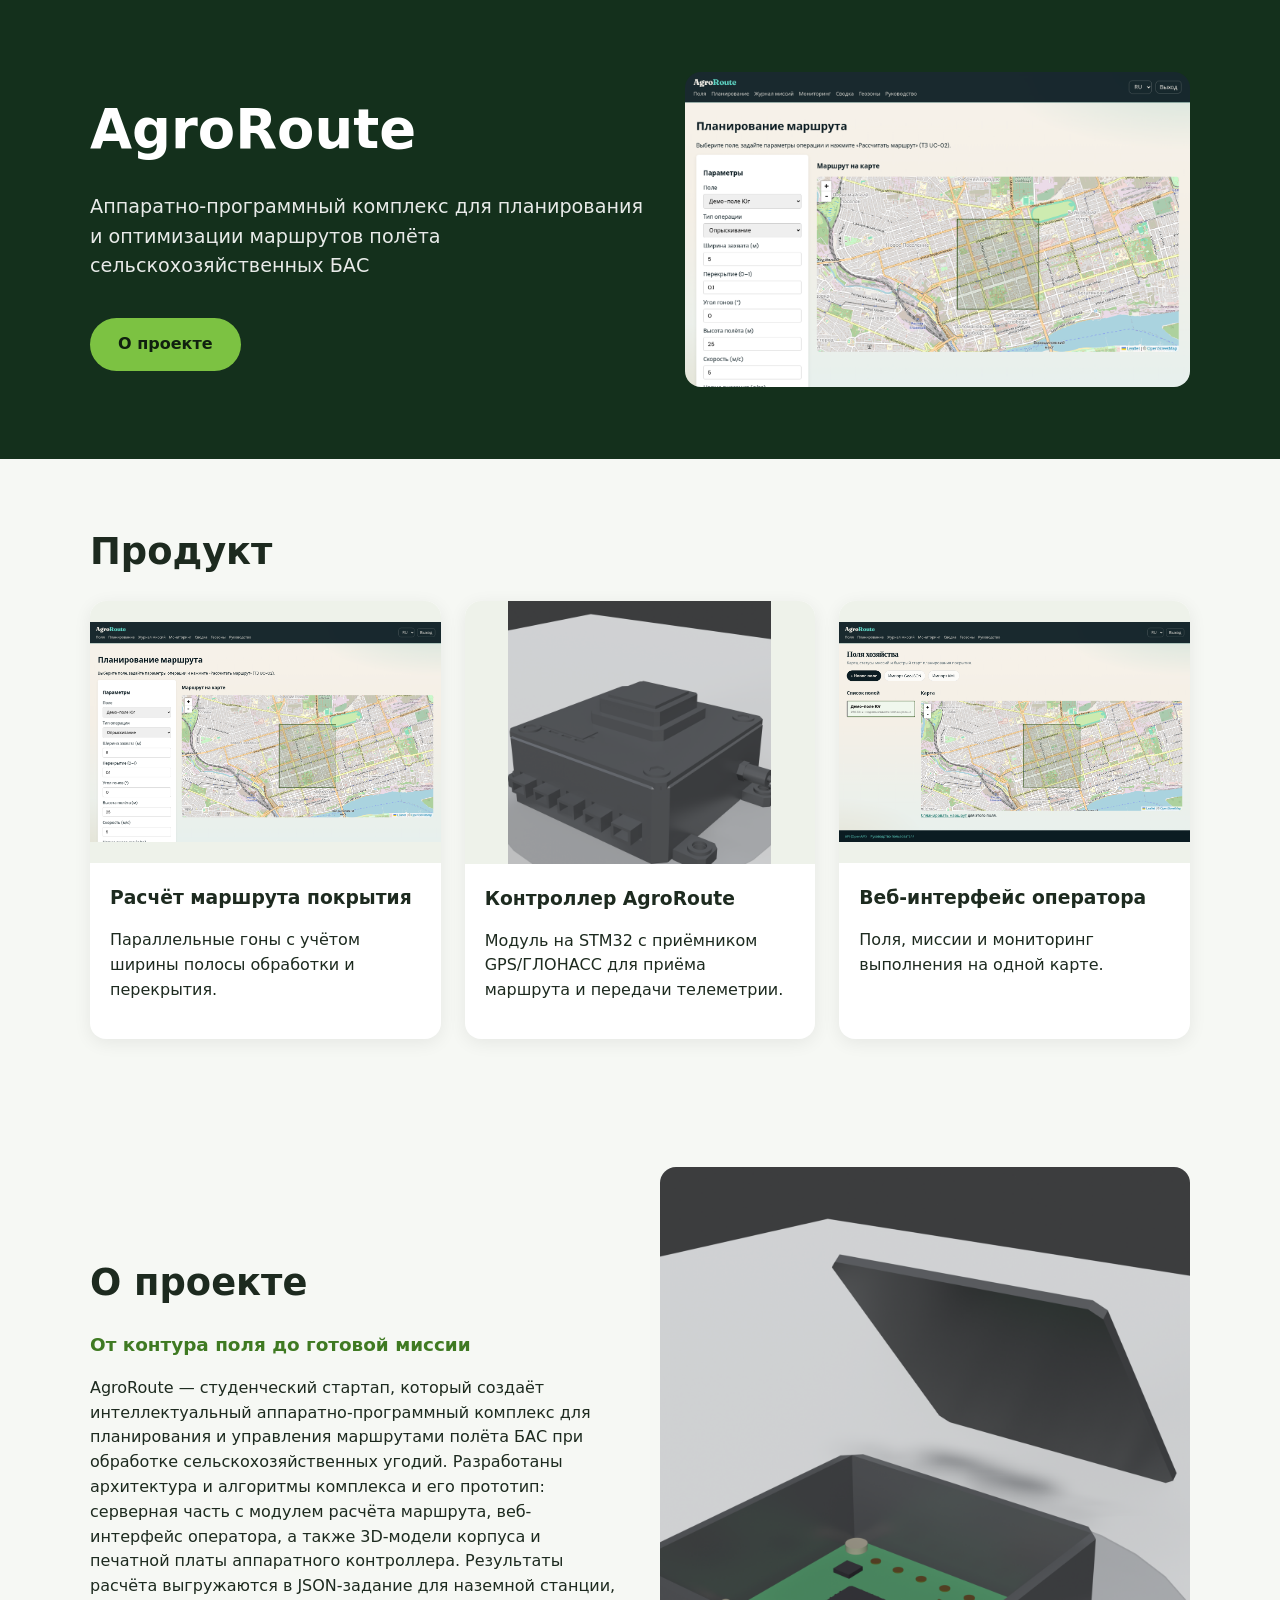
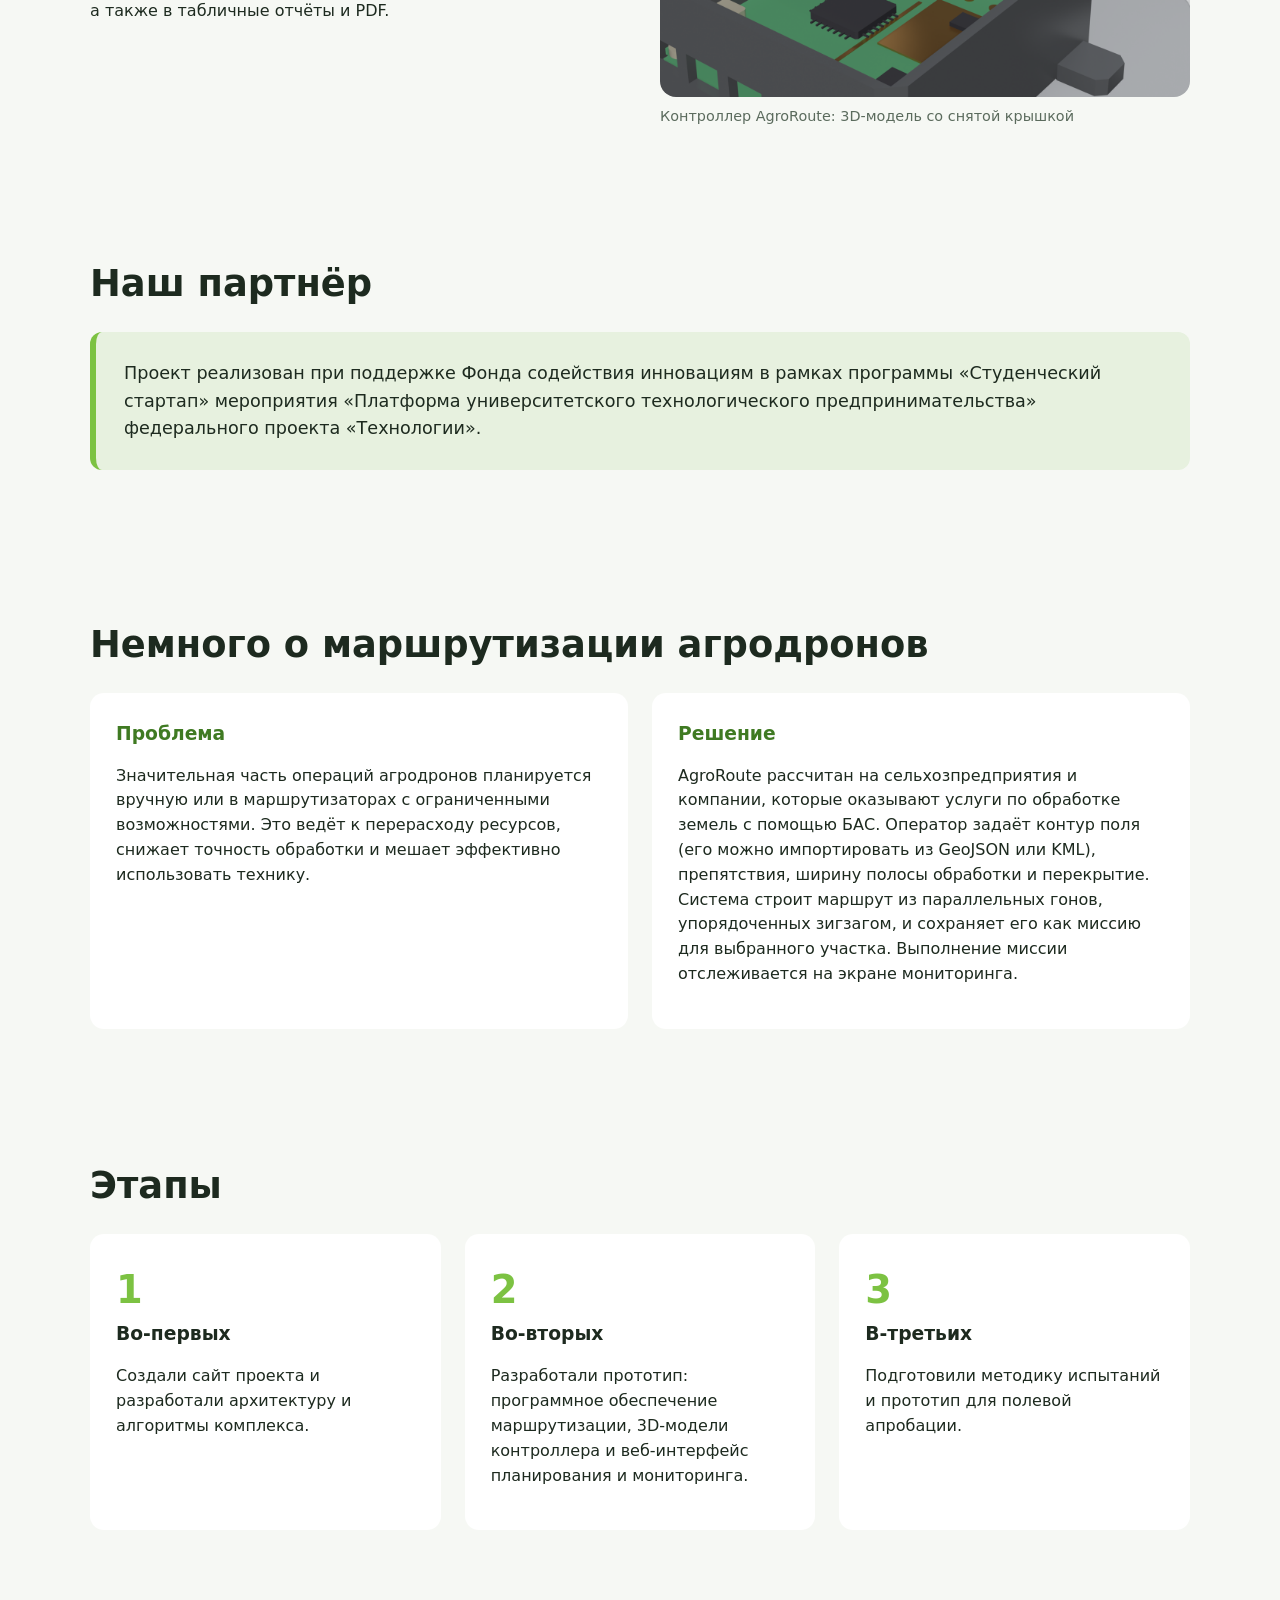
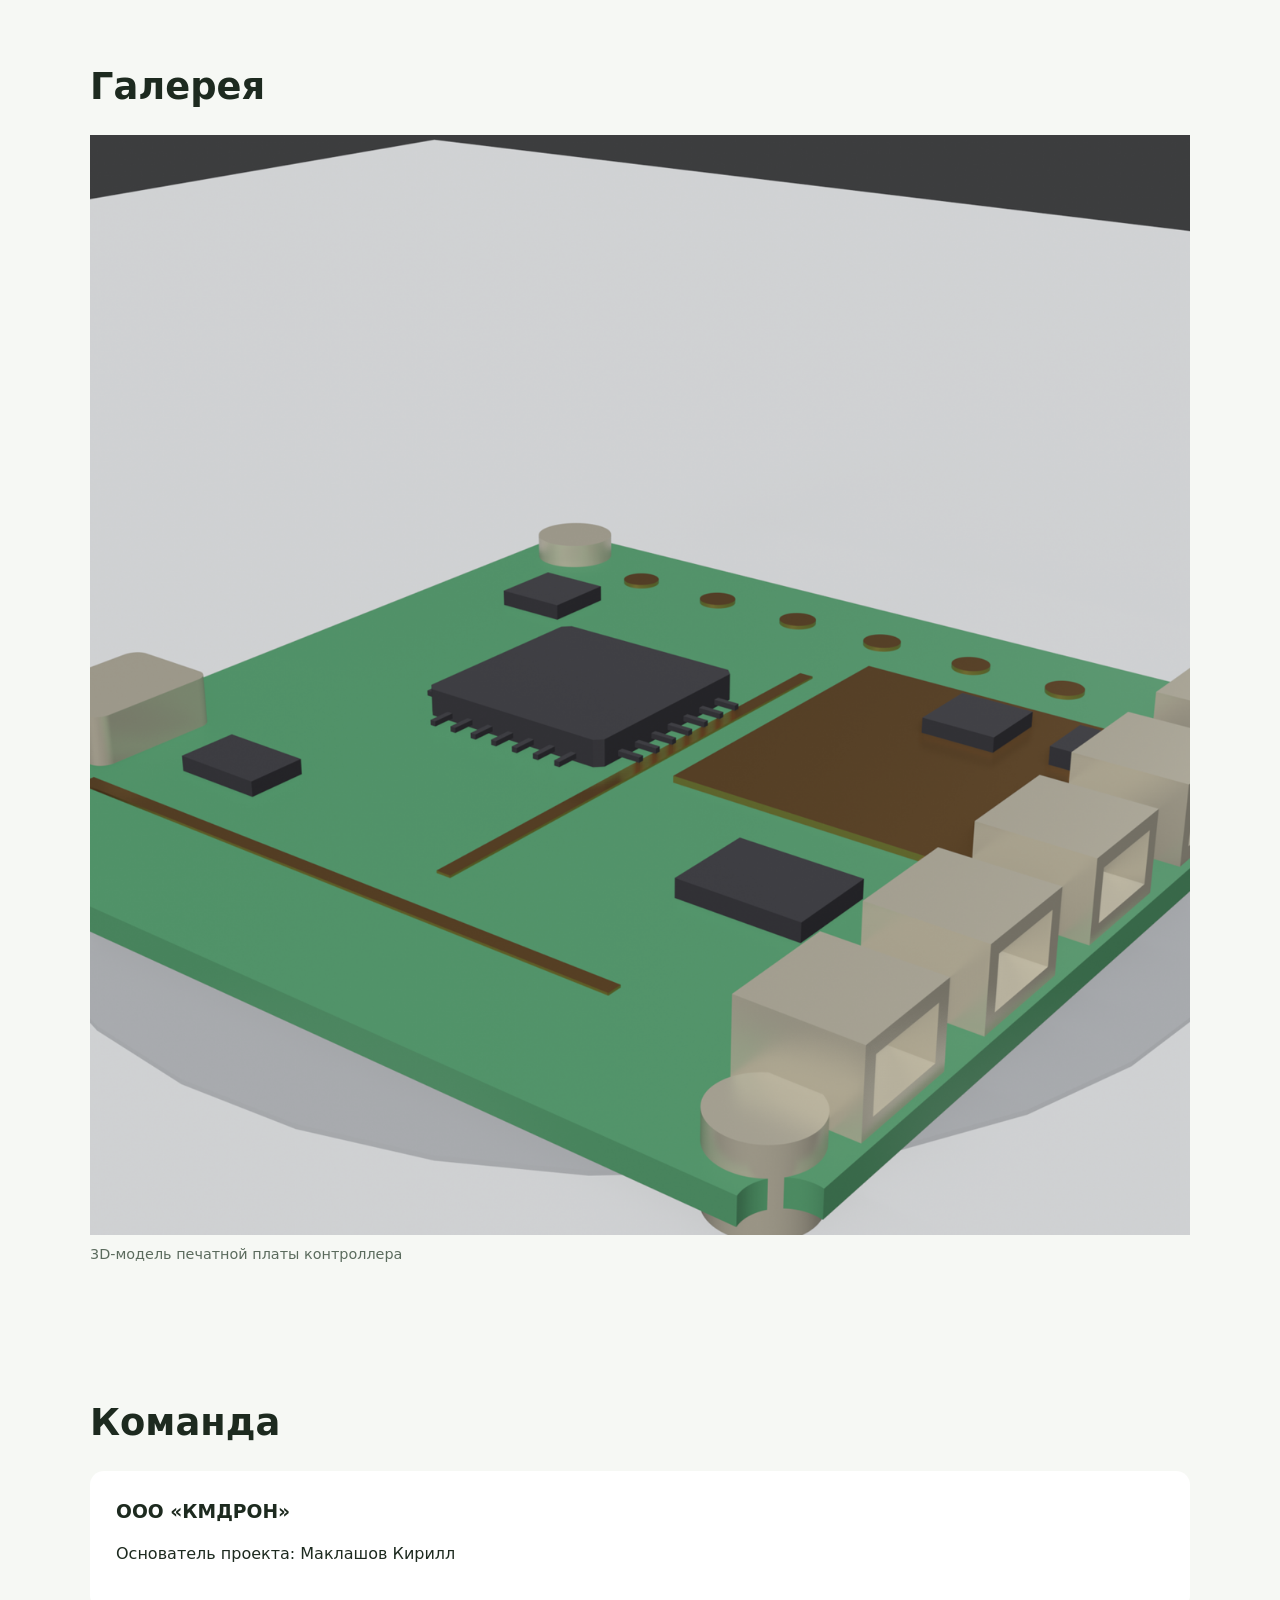
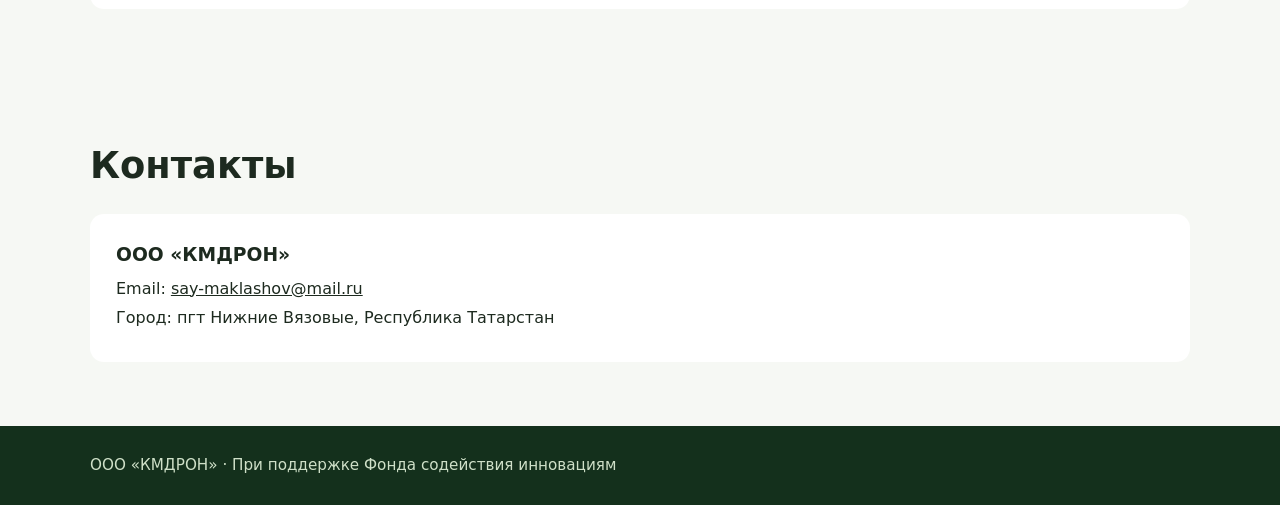
==== index.html @ 7f1ad987 "Add contacts section" ====
<!doctype html><html lang="ru"><head><meta charset="utf-8"><meta name="viewport" content="width=device-width,initial-scale=1"><title>AgroRoute</title><meta name="description" content="Аппаратно-программный комплекс для планирования и оптимизации маршрутов полёта сельскохозяйственных БАС"><link rel="stylesheet" href="style.css"></head><body>
<header class="hero"><div class="wrap"><div><h1>AgroRoute</h1><p>Аппаратно-программный комплекс для планирования и оптимизации маршрутов полёта сельскохозяйственных БАС</p><a class="btn" href="#about">О проекте</a></div><img src="img/01_planirovanie_marshruta_pokrytiya.png" alt="AgroRoute"></div></header>
<section><div class="wrap"><h2>Продукт</h2><div class="cards"><article class="card"><img src="img/01_planirovanie_marshruta_pokrytiya.png" alt="Расчёт маршрута покрытия" loading="lazy"><div class="b"><h3>Расчёт маршрута покрытия</h3><p>Параллельные гоны с учётом ширины полосы обработки и перекрытия.</p></div></article><article class="card"><img src="img/02_kontroller_agroroute_3d_izometriya.png" alt="Контроллер AgroRoute" loading="lazy"><div class="b"><h3>Контроллер AgroRoute</h3><p>Модуль на STM32 с приёмником GPS/ГЛОНАСС для приёма маршрута и передачи телеметрии.</p></div></article><article class="card"><img src="img/05_polya_hozyajstva_karta.png" alt="Веб-интерфейс оператора" loading="lazy"><div class="b"><h3>Веб-интерфейс оператора</h3><p>Поля, миссии и мониторинг выполнения на одной карте.</p></div></article></div></div></section>
<section id="about"><div class="wrap split"><div><h2>О проекте</h2><div class="sub">От контура поля до готовой миссии</div><p>AgroRoute — студенческий стартап, который создаёт интеллектуальный аппаратно-программный комплекс для планирования и управления маршрутами полёта БАС при обработке сельскохозяйственных угодий. Разработаны архитектура и алгоритмы комплекса и его прототип: серверная часть с модулем расчёта маршрута, веб-интерфейс оператора, а также 3D-модели корпуса и печатной платы аппаратного контроллера. Результаты расчёта выгружаются в JSON-задание для наземной станции, а также в табличные отчёты и PDF.</p></div><figure><img src="img/03_kontroller_agroroute_otkrytaya_kryshka.png" alt="Контроллер AgroRoute: 3D-модель со снятой крышкой" loading="lazy"><figcaption>Контроллер AgroRoute: 3D-модель со снятой крышкой</figcaption></figure></div></section>
<section><div class="wrap"><h2>Наш партнёр</h2><p class="fund">Проект реализован при поддержке Фонда содействия инновациям в рамках программы «Студенческий стартап» мероприятия «Платформа университетского технологического предпринимательства» федерального проекта «Технологии».</p></div></section>
<section><div class="wrap"><h2>Немного о маршрутизации агродронов</h2><div class="pb"><div><h3>Проблема</h3><p>Значительная часть операций агродронов планируется вручную или в маршрутизаторах с ограниченными возможностями. Это ведёт к перерасходу ресурсов, снижает точность обработки и мешает эффективно использовать технику.</p></div><div><h3>Решение</h3><p>AgroRoute рассчитан на сельхозпредприятия и компании, которые оказывают услуги по обработке земель с помощью БАС. Оператор задаёт контур поля (его можно импортировать из GeoJSON или KML), препятствия, ширину полосы обработки и перекрытие. Система строит маршрут из параллельных гонов, упорядоченных зигзагом, и сохраняет его как миссию для выбранного участка. Выполнение миссии отслеживается на экране мониторинга.</p></div></div></div></section>
<section><div class="wrap"><h2>Этапы</h2><div class="steps"><div class="step"><div class="n">1</div><h3>Во-первых</h3><p>Создали сайт проекта и разработали архитектуру и алгоритмы комплекса.</p></div><div class="step"><div class="n">2</div><h3>Во-вторых</h3><p>Разработали прототип: программное обеспечение маршрутизации, 3D-модели контроллера и веб-интерфейс планирования и мониторинга.</p></div><div class="step"><div class="n">3</div><h3>В-третьих</h3><p>Подготовили методику испытаний и прототип для полевой апробации.</p></div></div></div></section><section><div class="wrap"><h2>Галерея</h2><div class="cards" style="grid-template-columns:repeat(auto-fit,minmax(280px,1fr))"><figure><img src="img/04_pechatnaya_plata_kontrollera_3d.png" alt="3D-модель печатной платы контроллера" loading="lazy"><figcaption>3D-модель печатной платы контроллера</figcaption></figure></div></div></section>
<section><div class="wrap"><h2>Команда</h2><div class="team"><h3>ООО «КМДРОН»</h3><p>Основатель проекта: Маклашов Кирилл</p></div></div></section>
<section id="contacts"><div class="wrap"><h2>Контакты</h2><div class="team contacts"><h3>ООО «КМДРОН»</h3><p>Email: <a href="mailto:say-maklashov@mail.ru">say-maklashov@mail.ru</a></p><p>Город: пгт Нижние Вязовые, Республика Татарстан</p></div></div></section>
<footer><div class="wrap">ООО «КМДРОН» · При поддержке Фонда содействия инновациям</div></footer></body></html>
---- style.css ----
*{box-sizing:border-box}body{margin:0;font-family:system-ui,-apple-system,"Segoe UI",Roboto,Arial,sans-serif;color:#1d2a1f;background:#f6f8f4;line-height:1.55}
img{max-width:100%;display:block}.wrap{max-width:1140px;margin:0 auto;padding:0 20px}section{padding:64px 0}
h1{font-size:clamp(2rem,5vw,3.4rem);margin:0 0 16px}h2{font-size:clamp(1.6rem,3.5vw,2.3rem);margin:0 0 20px}h3{margin:0 0 8px}
.hero{background:#14301c;color:#fff;padding:72px 0}.hero .wrap{display:grid;grid-template-columns:1.1fr 1fr;gap:40px;align-items:center}
.hero p{font-size:1.2rem;opacity:.9}.btn{display:inline-block;margin-top:18px;background:#7cc242;color:#10200f;padding:14px 28px;border-radius:30px;text-decoration:none;font-weight:600}
.hero img{border-radius:16px;background:#fff}.cards{display:grid;grid-template-columns:repeat(3,1fr);gap:24px}
.card{background:#fff;border-radius:16px;overflow:hidden;box-shadow:0 4px 18px rgba(0,0,0,.07);display:flex;flex-direction:column}
.card img{aspect-ratio:4/3;object-fit:contain;background:#eef2ea;width:100%}.card .b{padding:20px}.cap{font-size:.85rem;color:#5b6b5d;padding:6px 20px 0}
.split{display:grid;grid-template-columns:1fr 1fr;gap:40px;align-items:center}.split img{border-radius:16px;background:#fff}
.sub{color:#3f7a22;font-weight:600;font-size:1.15rem;margin-bottom:12px}.fund{background:#e7f1df;border-left:6px solid #7cc242;padding:28px;border-radius:12px;font-size:1.1rem}
.pb{display:grid;grid-template-columns:1fr 1fr;gap:24px}.pb div{background:#fff;padding:26px;border-radius:14px}.pb h3{color:#3f7a22}
.steps{display:grid;grid-template-columns:repeat(3,1fr);gap:24px;counter-reset:s}.step{background:#fff;padding:26px;border-radius:14px;position:relative}
.step .n{font-size:2.4rem;font-weight:800;color:#7cc242}figure{margin:0}figcaption{font-size:.9rem;color:#5b6b5d;margin-top:8px}
.team{background:#fff;border-radius:14px;padding:26px}footer{background:#14301c;color:#cfe0c8;padding:28px 0;font-size:.95rem}
@media(max-width:820px){.hero .wrap,.split,.pb{grid-template-columns:1fr}.cards,.steps{grid-template-columns:1fr}section{padding:44px 0}}
.contacts a{color:inherit;text-decoration:underline}
.contacts p{margin:.3em 0}
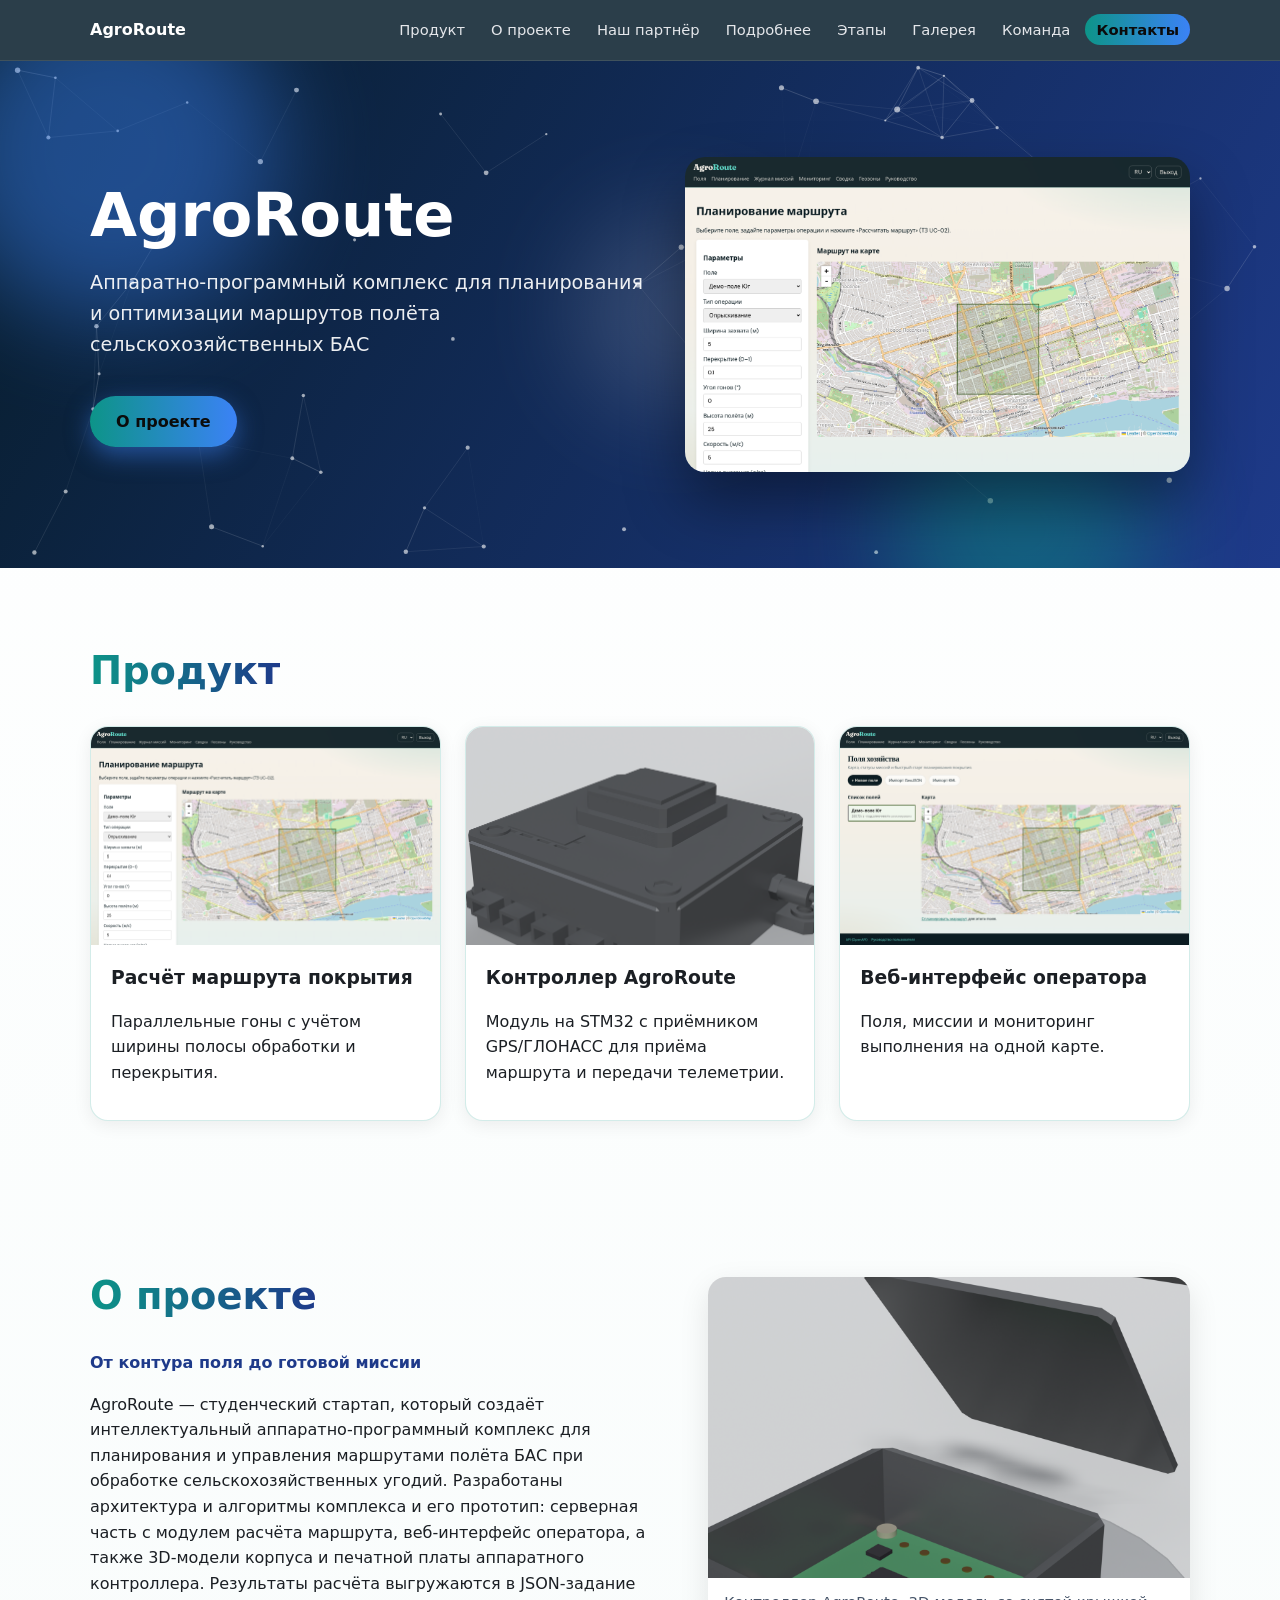
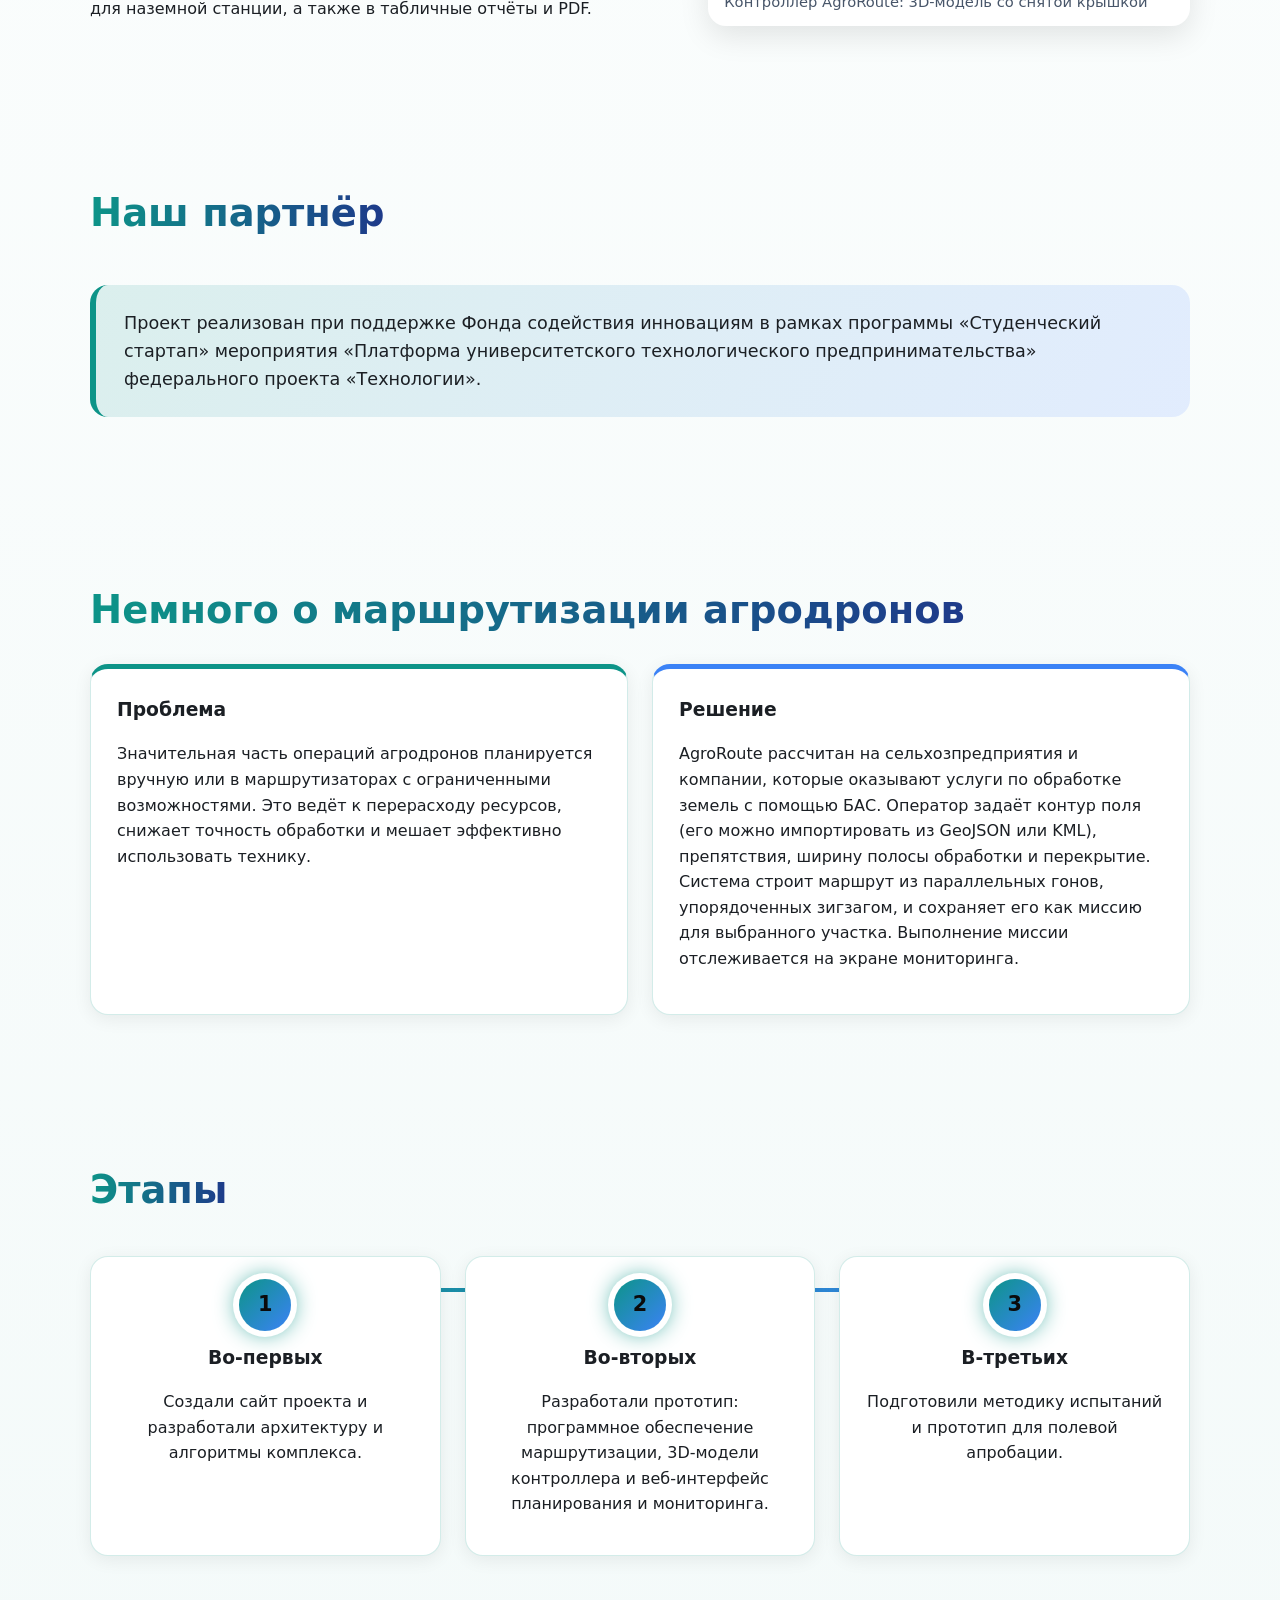
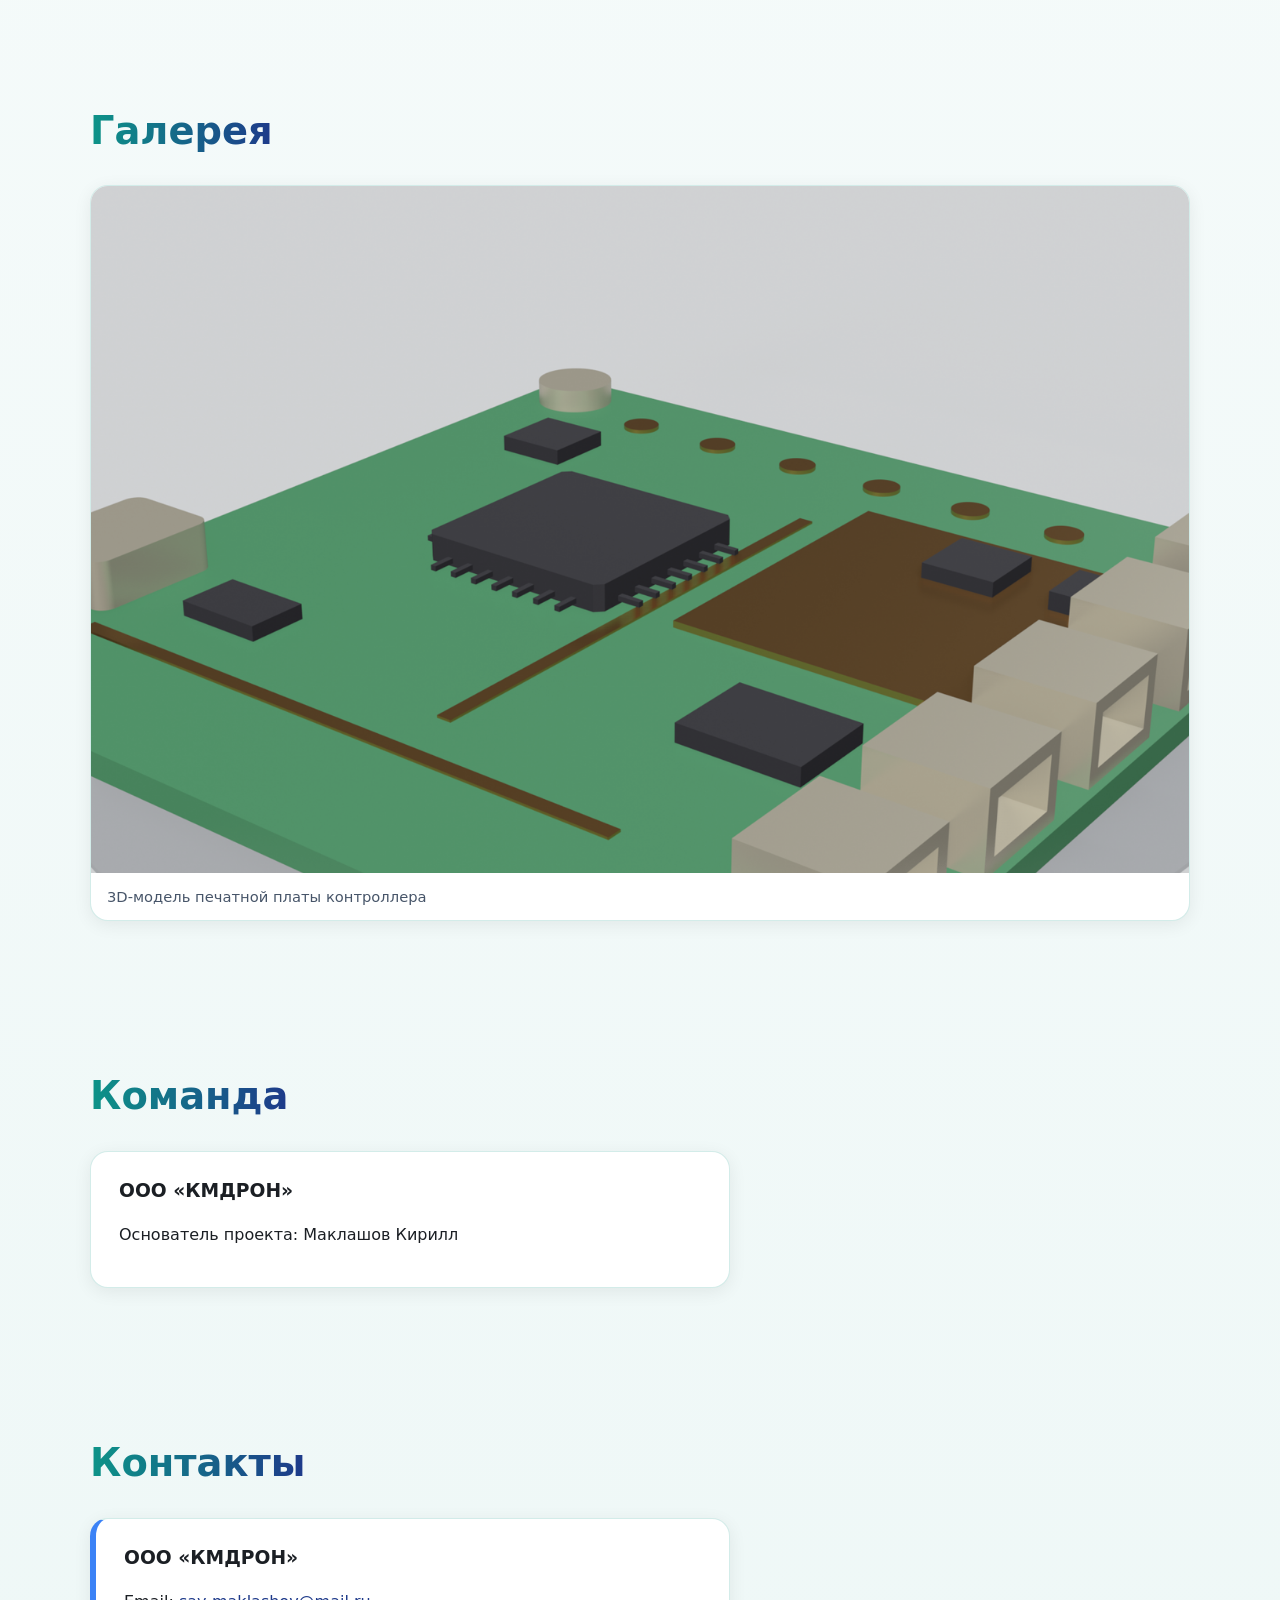
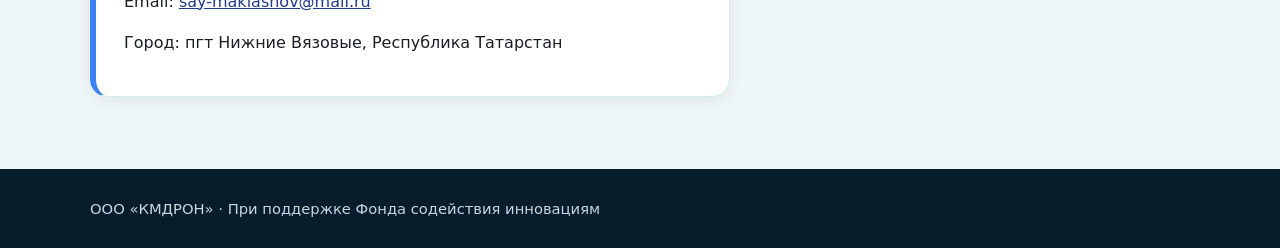
==== commit c4b638b8: "Colorful interactive redesign" ====
--- a/index.html
+++ b/index.html
@@ -1,10 +1,10 @@
-<!doctype html><html lang="ru"><head><meta charset="utf-8"><meta name="viewport" content="width=device-width,initial-scale=1"><title>AgroRoute</title><meta name="description" content="Аппаратно-программный комплекс для планирования и оптимизации маршрутов полёта сельскохозяйственных БАС"><link rel="stylesheet" href="style.css"></head><body>
-<header class="hero"><div class="wrap"><div><h1>AgroRoute</h1><p>Аппаратно-программный комплекс для планирования и оптимизации маршрутов полёта сельскохозяйственных БАС</p><a class="btn" href="#about">О проекте</a></div><img src="img/01_planirovanie_marshruta_pokrytiya.png" alt="AgroRoute"></div></header>
-<section><div class="wrap"><h2>Продукт</h2><div class="cards"><article class="card"><img src="img/01_planirovanie_marshruta_pokrytiya.png" alt="Расчёт маршрута покрытия" loading="lazy"><div class="b"><h3>Расчёт маршрута покрытия</h3><p>Параллельные гоны с учётом ширины полосы обработки и перекрытия.</p></div></article><article class="card"><img src="img/02_kontroller_agroroute_3d_izometriya.png" alt="Контроллер AgroRoute" loading="lazy"><div class="b"><h3>Контроллер AgroRoute</h3><p>Модуль на STM32 с приёмником GPS/ГЛОНАСС для приёма маршрута и передачи телеметрии.</p></div></article><article class="card"><img src="img/05_polya_hozyajstva_karta.png" alt="Веб-интерфейс оператора" loading="lazy"><div class="b"><h3>Веб-интерфейс оператора</h3><p>Поля, миссии и мониторинг выполнения на одной карте.</p></div></article></div></div></section>
-<section id="about"><div class="wrap split"><div><h2>О проекте</h2><div class="sub">От контура поля до готовой миссии</div><p>AgroRoute — студенческий стартап, который создаёт интеллектуальный аппаратно-программный комплекс для планирования и управления маршрутами полёта БАС при обработке сельскохозяйственных угодий. Разработаны архитектура и алгоритмы комплекса и его прототип: серверная часть с модулем расчёта маршрута, веб-интерфейс оператора, а также 3D-модели корпуса и печатной платы аппаратного контроллера. Результаты расчёта выгружаются в JSON-задание для наземной станции, а также в табличные отчёты и PDF.</p></div><figure><img src="img/03_kontroller_agroroute_otkrytaya_kryshka.png" alt="Контроллер AgroRoute: 3D-модель со снятой крышкой" loading="lazy"><figcaption>Контроллер AgroRoute: 3D-модель со снятой крышкой</figcaption></figure></div></section>
-<section><div class="wrap"><h2>Наш партнёр</h2><p class="fund">Проект реализован при поддержке Фонда содействия инновациям в рамках программы «Студенческий стартап» мероприятия «Платформа университетского технологического предпринимательства» федерального проекта «Технологии».</p></div></section>
-<section><div class="wrap"><h2>Немного о маршрутизации агродронов</h2><div class="pb"><div><h3>Проблема</h3><p>Значительная часть операций агродронов планируется вручную или в маршрутизаторах с ограниченными возможностями. Это ведёт к перерасходу ресурсов, снижает точность обработки и мешает эффективно использовать технику.</p></div><div><h3>Решение</h3><p>AgroRoute рассчитан на сельхозпредприятия и компании, которые оказывают услуги по обработке земель с помощью БАС. Оператор задаёт контур поля (его можно импортировать из GeoJSON или KML), препятствия, ширину полосы обработки и перекрытие. Система строит маршрут из параллельных гонов, упорядоченных зигзагом, и сохраняет его как миссию для выбранного участка. Выполнение миссии отслеживается на экране мониторинга.</p></div></div></div></section>
-<section><div class="wrap"><h2>Этапы</h2><div class="steps"><div class="step"><div class="n">1</div><h3>Во-первых</h3><p>Создали сайт проекта и разработали архитектуру и алгоритмы комплекса.</p></div><div class="step"><div class="n">2</div><h3>Во-вторых</h3><p>Разработали прототип: программное обеспечение маршрутизации, 3D-модели контроллера и веб-интерфейс планирования и мониторинга.</p></div><div class="step"><div class="n">3</div><h3>В-третьих</h3><p>Подготовили методику испытаний и прототип для полевой апробации.</p></div></div></div></section><section><div class="wrap"><h2>Галерея</h2><div class="cards" style="grid-template-columns:repeat(auto-fit,minmax(280px,1fr))"><figure><img src="img/04_pechatnaya_plata_kontrollera_3d.png" alt="3D-модель печатной платы контроллера" loading="lazy"><figcaption>3D-модель печатной платы контроллера</figcaption></figure></div></div></section>
-<section><div class="wrap"><h2>Команда</h2><div class="team"><h3>ООО «КМДРОН»</h3><p>Основатель проекта: Маклашов Кирилл</p></div></div></section>
-<section id="contacts"><div class="wrap"><h2>Контакты</h2><div class="team contacts"><h3>ООО «КМДРОН»</h3><p>Email: <a href="mailto:say-maklashov@mail.ru">say-maklashov@mail.ru</a></p><p>Город: пгт Нижние Вязовые, Республика Татарстан</p></div></div></section>
-<footer><div class="wrap">ООО «КМДРОН» · При поддержке Фонда содействия инновациям</div></footer></body></html>+<!doctype html><html lang="ru"><head><meta charset="utf-8"><meta name="viewport" content="width=device-width,initial-scale=1"><title>AgroRoute</title><meta name="description" content="Аппаратно-программный комплекс для планирования и оптимизации маршрутов полёта сельскохозяйственных БАС"><link rel="stylesheet" href="style.css"></head><body><nav id="topnav"><div class="wrap"><a class="logo" href="#top">AgroRoute</a><button class="burger" aria-label="Меню" aria-expanded="false"><span></span><span></span><span></span></button><ul><li><a href="#product">Продукт</a></li><li><a href="#about">О проекте</a></li><li><a href="#partner">Наш партнёр</a></li><li><a href="#info">Подробнее</a></li><li><a href="#steps">Этапы</a></li><li><a href="#gallery">Галерея</a></li><li><a href="#team">Команда</a></li><li><a href="#contacts">Контакты</a></li></ul></div></nav>
+<header class="hero" id="top"><canvas id="fx" aria-hidden="true"></canvas><div class="blob b1"></div><div class="blob b2"></div><div class="blob b3"></div><div class="wrap"><div><h1>AgroRoute</h1><p>Аппаратно-программный комплекс для планирования и оптимизации маршрутов полёта сельскохозяйственных БАС</p><a class="btn" href="#about">О проекте</a></div><img src="img/01_planirovanie_marshruta_pokrytiya.png" alt="AgroRoute"></div></header>
+<section id="product" class="reveal"><div class="wrap"><h2>Продукт</h2><div class="cards"><article class="card"><img src="img/01_planirovanie_marshruta_pokrytiya.png" alt="Расчёт маршрута покрытия" loading="lazy"><div class="b"><h3>Расчёт маршрута покрытия</h3><p>Параллельные гоны с учётом ширины полосы обработки и перекрытия.</p></div></article><article class="card"><img src="img/02_kontroller_agroroute_3d_izometriya.png" alt="Контроллер AgroRoute" loading="lazy"><div class="b"><h3>Контроллер AgroRoute</h3><p>Модуль на STM32 с приёмником GPS/ГЛОНАСС для приёма маршрута и передачи телеметрии.</p></div></article><article class="card"><img src="img/05_polya_hozyajstva_karta.png" alt="Веб-интерфейс оператора" loading="lazy"><div class="b"><h3>Веб-интерфейс оператора</h3><p>Поля, миссии и мониторинг выполнения на одной карте.</p></div></article></div></div></section>
+<section id="about" class="reveal"><div class="wrap split"><div><h2>О проекте</h2><div class="sub">От контура поля до готовой миссии</div><p>AgroRoute — студенческий стартап, который создаёт интеллектуальный аппаратно-программный комплекс для планирования и управления маршрутами полёта БАС при обработке сельскохозяйственных угодий. Разработаны архитектура и алгоритмы комплекса и его прототип: серверная часть с модулем расчёта маршрута, веб-интерфейс оператора, а также 3D-модели корпуса и печатной платы аппаратного контроллера. Результаты расчёта выгружаются в JSON-задание для наземной станции, а также в табличные отчёты и PDF.</p></div><figure><img src="img/03_kontroller_agroroute_otkrytaya_kryshka.png" alt="Контроллер AgroRoute: 3D-модель со снятой крышкой" loading="lazy"><figcaption>Контроллер AgroRoute: 3D-модель со снятой крышкой</figcaption></figure></div></section>
+<section id="partner" class="reveal"><div class="wrap"><h2>Наш партнёр</h2><p class="fund">Проект реализован при поддержке Фонда содействия инновациям в рамках программы «Студенческий стартап» мероприятия «Платформа университетского технологического предпринимательства» федерального проекта «Технологии».</p></div></section>
+<section id="info" class="reveal"><div class="wrap"><h2>Немного о маршрутизации агродронов</h2><div class="pb"><div><h3>Проблема</h3><p>Значительная часть операций агродронов планируется вручную или в маршрутизаторах с ограниченными возможностями. Это ведёт к перерасходу ресурсов, снижает точность обработки и мешает эффективно использовать технику.</p></div><div><h3>Решение</h3><p>AgroRoute рассчитан на сельхозпредприятия и компании, которые оказывают услуги по обработке земель с помощью БАС. Оператор задаёт контур поля (его можно импортировать из GeoJSON или KML), препятствия, ширину полосы обработки и перекрытие. Система строит маршрут из параллельных гонов, упорядоченных зигзагом, и сохраняет его как миссию для выбранного участка. Выполнение миссии отслеживается на экране мониторинга.</p></div></div></div></section>
+<section id="steps" class="reveal"><div class="wrap"><h2>Этапы</h2><div class="steps"><div class="step"><div class="n">1</div><h3>Во-первых</h3><p>Создали сайт проекта и разработали архитектуру и алгоритмы комплекса.</p></div><div class="step"><div class="n">2</div><h3>Во-вторых</h3><p>Разработали прототип: программное обеспечение маршрутизации, 3D-модели контроллера и веб-интерфейс планирования и мониторинга.</p></div><div class="step"><div class="n">3</div><h3>В-третьих</h3><p>Подготовили методику испытаний и прототип для полевой апробации.</p></div></div></div></section><section id="gallery" class="reveal"><div class="wrap"><h2>Галерея</h2><div class="cards" style="grid-template-columns:repeat(auto-fit,minmax(280px,1fr))"><figure><img src="img/04_pechatnaya_plata_kontrollera_3d.png" alt="3D-модель печатной платы контроллера" loading="lazy"><figcaption>3D-модель печатной платы контроллера</figcaption></figure></div></div></section>
+<section id="team" class="reveal"><div class="wrap"><h2>Команда</h2><div class="team"><h3>ООО «КМДРОН»</h3><p>Основатель проекта: Маклашов Кирилл</p></div></div></section>
+<section id="contacts" class="reveal"><div class="wrap"><h2>Контакты</h2><div class="team contacts"><h3>ООО «КМДРОН»</h3><p>Email: <a href="mailto:say-maklashov@mail.ru">say-maklashov@mail.ru</a></p><p>Город: пгт Нижние Вязовые, Республика Татарстан</p></div></div></section>
+<footer><div class="wrap">ООО «КМДРОН» · При поддержке Фонда содействия инновациям</div></footer><div id="lb" hidden><button aria-label="Закрыть">×</button><img alt=""><p></p></div><script src="app.js" defer></script></body></html>
--- a/style.css
+++ b/style.css
@@ -1,17 +1,41 @@
-*{box-sizing:border-box}body{margin:0;font-family:system-ui,-apple-system,"Segoe UI",Roboto,Arial,sans-serif;color:#1d2a1f;background:#f6f8f4;line-height:1.55}
-img{max-width:100%;display:block}.wrap{max-width:1140px;margin:0 auto;padding:0 20px}section{padding:64px 0}
-h1{font-size:clamp(2rem,5vw,3.4rem);margin:0 0 16px}h2{font-size:clamp(1.6rem,3.5vw,2.3rem);margin:0 0 20px}h3{margin:0 0 8px}
-.hero{background:#14301c;color:#fff;padding:72px 0}.hero .wrap{display:grid;grid-template-columns:1.1fr 1fr;gap:40px;align-items:center}
-.hero p{font-size:1.2rem;opacity:.9}.btn{display:inline-block;margin-top:18px;background:#7cc242;color:#10200f;padding:14px 28px;border-radius:30px;text-decoration:none;font-weight:600}
-.hero img{border-radius:16px;background:#fff}.cards{display:grid;grid-template-columns:repeat(3,1fr);gap:24px}
-.card{background:#fff;border-radius:16px;overflow:hidden;box-shadow:0 4px 18px rgba(0,0,0,.07);display:flex;flex-direction:column}
-.card img{aspect-ratio:4/3;object-fit:contain;background:#eef2ea;width:100%}.card .b{padding:20px}.cap{font-size:.85rem;color:#5b6b5d;padding:6px 20px 0}
-.split{display:grid;grid-template-columns:1fr 1fr;gap:40px;align-items:center}.split img{border-radius:16px;background:#fff}
-.sub{color:#3f7a22;font-weight:600;font-size:1.15rem;margin-bottom:12px}.fund{background:#e7f1df;border-left:6px solid #7cc242;padding:28px;border-radius:12px;font-size:1.1rem}
-.pb{display:grid;grid-template-columns:1fr 1fr;gap:24px}.pb div{background:#fff;padding:26px;border-radius:14px}.pb h3{color:#3f7a22}
-.steps{display:grid;grid-template-columns:repeat(3,1fr);gap:24px;counter-reset:s}.step{background:#fff;padding:26px;border-radius:14px;position:relative}
-.step .n{font-size:2.4rem;font-weight:800;color:#7cc242}figure{margin:0}figcaption{font-size:.9rem;color:#5b6b5d;margin-top:8px}
-.team{background:#fff;border-radius:14px;padding:26px}footer{background:#14301c;color:#cfe0c8;padding:28px 0;font-size:.95rem}
-@media(max-width:820px){.hero .wrap,.split,.pb{grid-template-columns:1fr}.cards,.steps{grid-template-columns:1fr}section{padding:44px 0}}
-.contacts a{color:inherit;text-decoration:underline}
-.contacts p{margin:.3em 0}
+:root{--a:#0d9488;--b:#3b82f6;--c:#1e3a8a;--d:#071d2b}
+*{box-sizing:border-box}html{scroll-behavior:smooth;scroll-padding-top:70px}body{margin:0;font-family:system-ui,-apple-system,"Segoe UI",Roboto,Arial,sans-serif;color:#1b1f24;background:linear-gradient(180deg,#fff,color-mix(in srgb,var(--a) 7%,#fff));line-height:1.6}
+img{max-width:100%;display:block}.wrap{max-width:1140px;margin:0 auto;padding:0 20px}section{padding:72px 0;position:relative}
+h1{font-size:clamp(2.1rem,5.5vw,3.8rem);margin:0 0 16px;line-height:1.1}h2{font-size:clamp(1.6rem,3.5vw,2.4rem);margin:0 0 24px;display:inline-block;background:linear-gradient(90deg,var(--a),var(--c));-webkit-background-clip:text;background-clip:text;color:transparent}h3{margin:0 0 8px}
+a{color:var(--c)}
+#topnav{position:sticky;top:0;z-index:50;background:color-mix(in srgb,var(--d) 85%,transparent);backdrop-filter:blur(10px);-webkit-backdrop-filter:blur(10px);border-bottom:1px solid rgba(255,255,255,.1)}
+#topnav .wrap{display:flex;align-items:center;justify-content:space-between;height:60px}.logo{color:#fff;font-weight:800;text-decoration:none;white-space:nowrap}
+#topnav ul{display:flex;gap:4px;list-style:none;margin:0;padding:0}#topnav ul a{color:#e5e7eb;text-decoration:none;padding:7px 11px;border-radius:999px;font-size:.92rem;transition:.25s}
+#topnav ul a:hover{background:rgba(255,255,255,.12)}#topnav ul a.active{background:linear-gradient(90deg,var(--a),var(--b));color:#0b0b0b;font-weight:600}
+.burger{display:none;background:none;border:0;padding:8px;cursor:pointer}.burger span{display:block;width:24px;height:2px;background:#fff;margin:5px 0;transition:.3s}
+.burger[aria-expanded=true] span:nth-child(1){transform:translateY(7px) rotate(45deg)}.burger[aria-expanded=true] span:nth-child(2){opacity:0}.burger[aria-expanded=true] span:nth-child(3){transform:translateY(-7px) rotate(-45deg)}
+@media(max-width:900px){.burger{display:block}#topnav ul{position:absolute;top:60px;left:0;right:0;flex-direction:column;background:var(--d);padding:10px 16px 18px;transform:translateY(-12px);opacity:0;pointer-events:none;transition:.3s}#topnav ul.open{transform:none;opacity:1;pointer-events:auto}#topnav ul a{display:block;padding:12px 14px}}
+.hero{position:relative;overflow:hidden;color:#fff;padding:96px 0;background:linear-gradient(120deg,var(--d),var(--c),var(--a),var(--d));background-size:300% 300%;animation:grad 16s ease infinite}
+@keyframes grad{0%,100%{background-position:0 50%}50%{background-position:100% 50%}}
+#fx{position:absolute;inset:0;width:100%;height:100%}.blob{position:absolute;border-radius:50%;filter:blur(50px);opacity:.45;animation:float 14s ease-in-out infinite}
+.b1{width:340px;height:340px;background:var(--b);top:-80px;left:-60px}.b2{width:260px;height:260px;background:var(--a);bottom:-90px;right:10%;animation-delay:-5s}.b3{width:200px;height:200px;background:#fff;top:30%;left:45%;opacity:.15;animation-delay:-9s}
+@keyframes float{0%,100%{transform:translate(0,0) scale(1)}50%{transform:translate(40px,30px) scale(1.15)}}
+.hero .wrap{position:relative;display:grid;grid-template-columns:1.1fr 1fr;gap:40px;align-items:center}.hero p{font-size:1.2rem;opacity:.92}
+.hero img{border-radius:20px;box-shadow:0 30px 60px rgba(0,0,0,.4);animation:bob 6s ease-in-out infinite}@keyframes bob{50%{transform:translateY(-10px)}}
+.btn{display:inline-block;margin-top:16px;padding:13px 26px;border-radius:999px;background:linear-gradient(90deg,var(--a),var(--b));color:#0b0b0b;font-weight:700;text-decoration:none;box-shadow:0 8px 24px color-mix(in srgb,var(--b) 50%,transparent);transition:.25s}.btn:hover{transform:translateY(-3px) scale(1.03)}
+.cards{display:grid;grid-template-columns:repeat(auto-fit,minmax(260px,1fr));gap:24px}
+.card,.cards figure,.pb>div,.team,.step{background:#fff;border-radius:18px;overflow:hidden;box-shadow:0 4px 18px rgba(0,0,0,.07);border:1px solid color-mix(in srgb,var(--a) 18%,transparent);transition:transform .3s,box-shadow .3s}
+.card:hover,.cards figure:hover,.pb>div:hover,.team:hover,.step:hover{transform:translateY(-6px);box-shadow:0 18px 40px color-mix(in srgb,var(--a) 35%,transparent)}
+.card img,figure img{width:100%;aspect-ratio:16/10;object-fit:cover;cursor:zoom-in;transition:transform .4s}.card:hover img,figure:hover img{transform:scale(1.04)}
+.card .b{padding:18px 20px}.cap{font-size:.8rem;padding:6px 20px 0;color:var(--c)}
+figure{margin:0}figcaption{padding:12px 16px;font-size:.92rem;color:#475569}.split{display:grid;grid-template-columns:1.2fr 1fr;gap:40px;align-items:center}.split figure{border-radius:18px;overflow:hidden;box-shadow:0 10px 30px rgba(0,0,0,.1);background:#fff}
+.sub{font-weight:700;color:var(--c);margin-bottom:10px}
+.fund{font-size:1.1rem;padding:24px 28px;border-radius:18px;background:linear-gradient(120deg,color-mix(in srgb,var(--a) 15%,#fff),color-mix(in srgb,var(--b) 15%,#fff));border-left:6px solid var(--a)}
+.pb{display:grid;grid-template-columns:1fr 1fr;gap:24px}.pb>div{padding:26px;border-top:5px solid var(--a)}.pb>div+div{border-top-color:var(--b)}
+.steps{position:relative;display:grid;grid-template-columns:repeat(3,1fr);gap:24px;padding-top:12px}
+.steps:before{content:"";position:absolute;top:44px;left:8%;right:8%;height:4px;border-radius:4px;background:linear-gradient(90deg,var(--a),var(--b));transform-origin:left;transform:scaleX(0);transition:transform 1.4s ease}
+.in .steps:before{transform:scaleX(1)}.step{position:relative;padding:22px;text-align:center}
+.step .n{width:52px;height:52px;margin:0 auto 12px;border-radius:50%;display:grid;place-items:center;font-weight:800;font-size:1.3rem;color:#0b0b0b;background:linear-gradient(135deg,var(--a),var(--b));box-shadow:0 0 0 6px #fff,0 0 24px var(--a)}
+.reveal .step{opacity:0;transform:translateY(30px);transition:.6s}.in .step{opacity:1;transform:none}.in .step:nth-child(2){transition-delay:.25s}.in .step:nth-child(3){transition-delay:.5s}
+.team{padding:24px 28px;max-width:640px}.contacts{border-left:6px solid var(--b)}
+footer{background:var(--d);color:#cbd5e1;padding:28px 0;font-size:.92rem}
+.reveal>.wrap{opacity:0;transform:translateY(40px);transition:opacity .8s,transform .8s}.reveal.in>.wrap{opacity:1;transform:none}
+#lb{position:fixed;inset:0;z-index:100;background:rgba(5,8,15,.9);display:flex;flex-direction:column;align-items:center;justify-content:center;padding:20px}#lb[hidden]{display:none}
+#lb img{max-height:82vh;max-width:94vw;border-radius:10px;animation:zoom .3s}#lb p{color:#e5e7eb}#lb button{position:absolute;top:14px;right:20px;font-size:2.4rem;background:none;border:0;color:#fff;cursor:pointer}@keyframes zoom{from{transform:scale(.9);opacity:0}}
+@media(max-width:800px){.hero{padding:56px 0}.hero .wrap,.split,.pb,.steps{grid-template-columns:1fr}.steps:before{top:8%;bottom:8%;left:50%;right:auto;width:4px;height:auto;transform-origin:top;transform:scaleY(0)}.in .steps:before{transform:scaleY(1)}section{padding:52px 0}}
+@media(prefers-reduced-motion:reduce){*,*:before,*:after{animation:none!important;transition:none!important;scroll-behavior:auto!important}.reveal>.wrap,.reveal .step{opacity:1;transform:none}.steps:before{transform:none}}
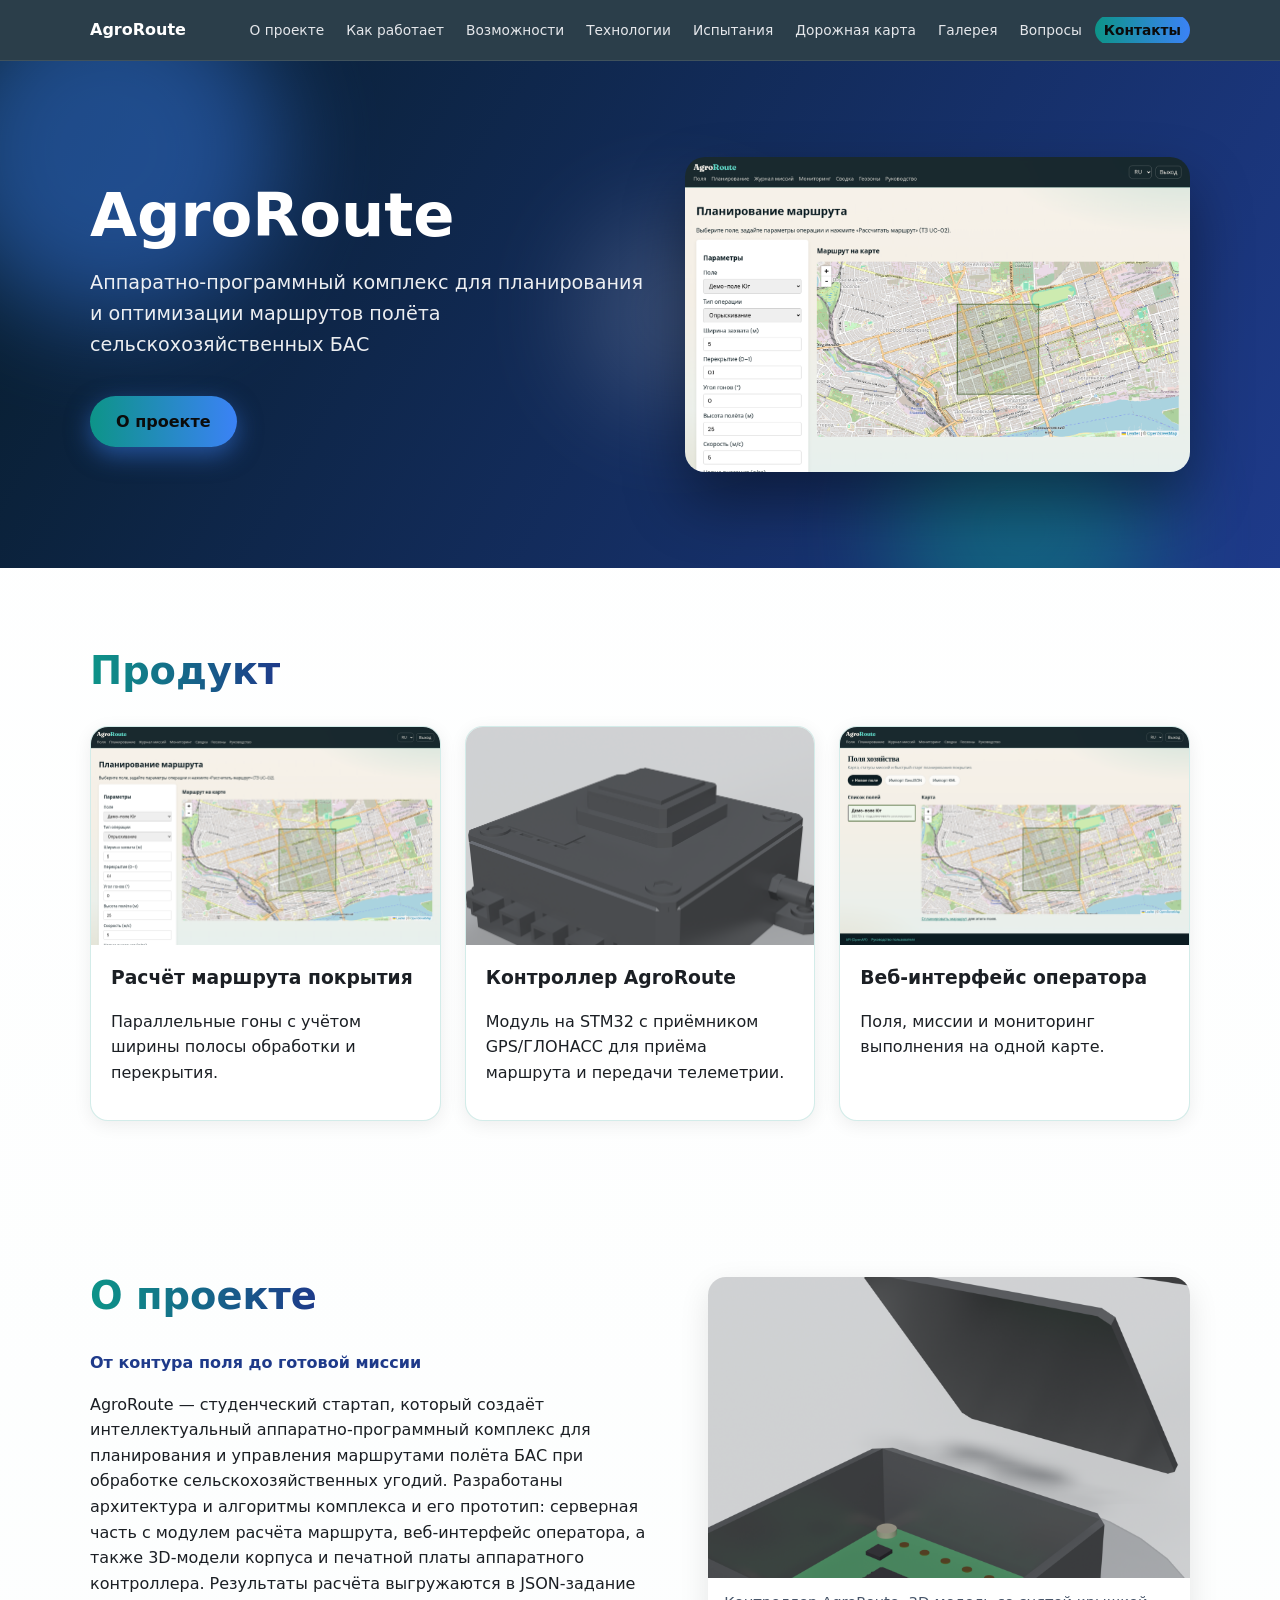
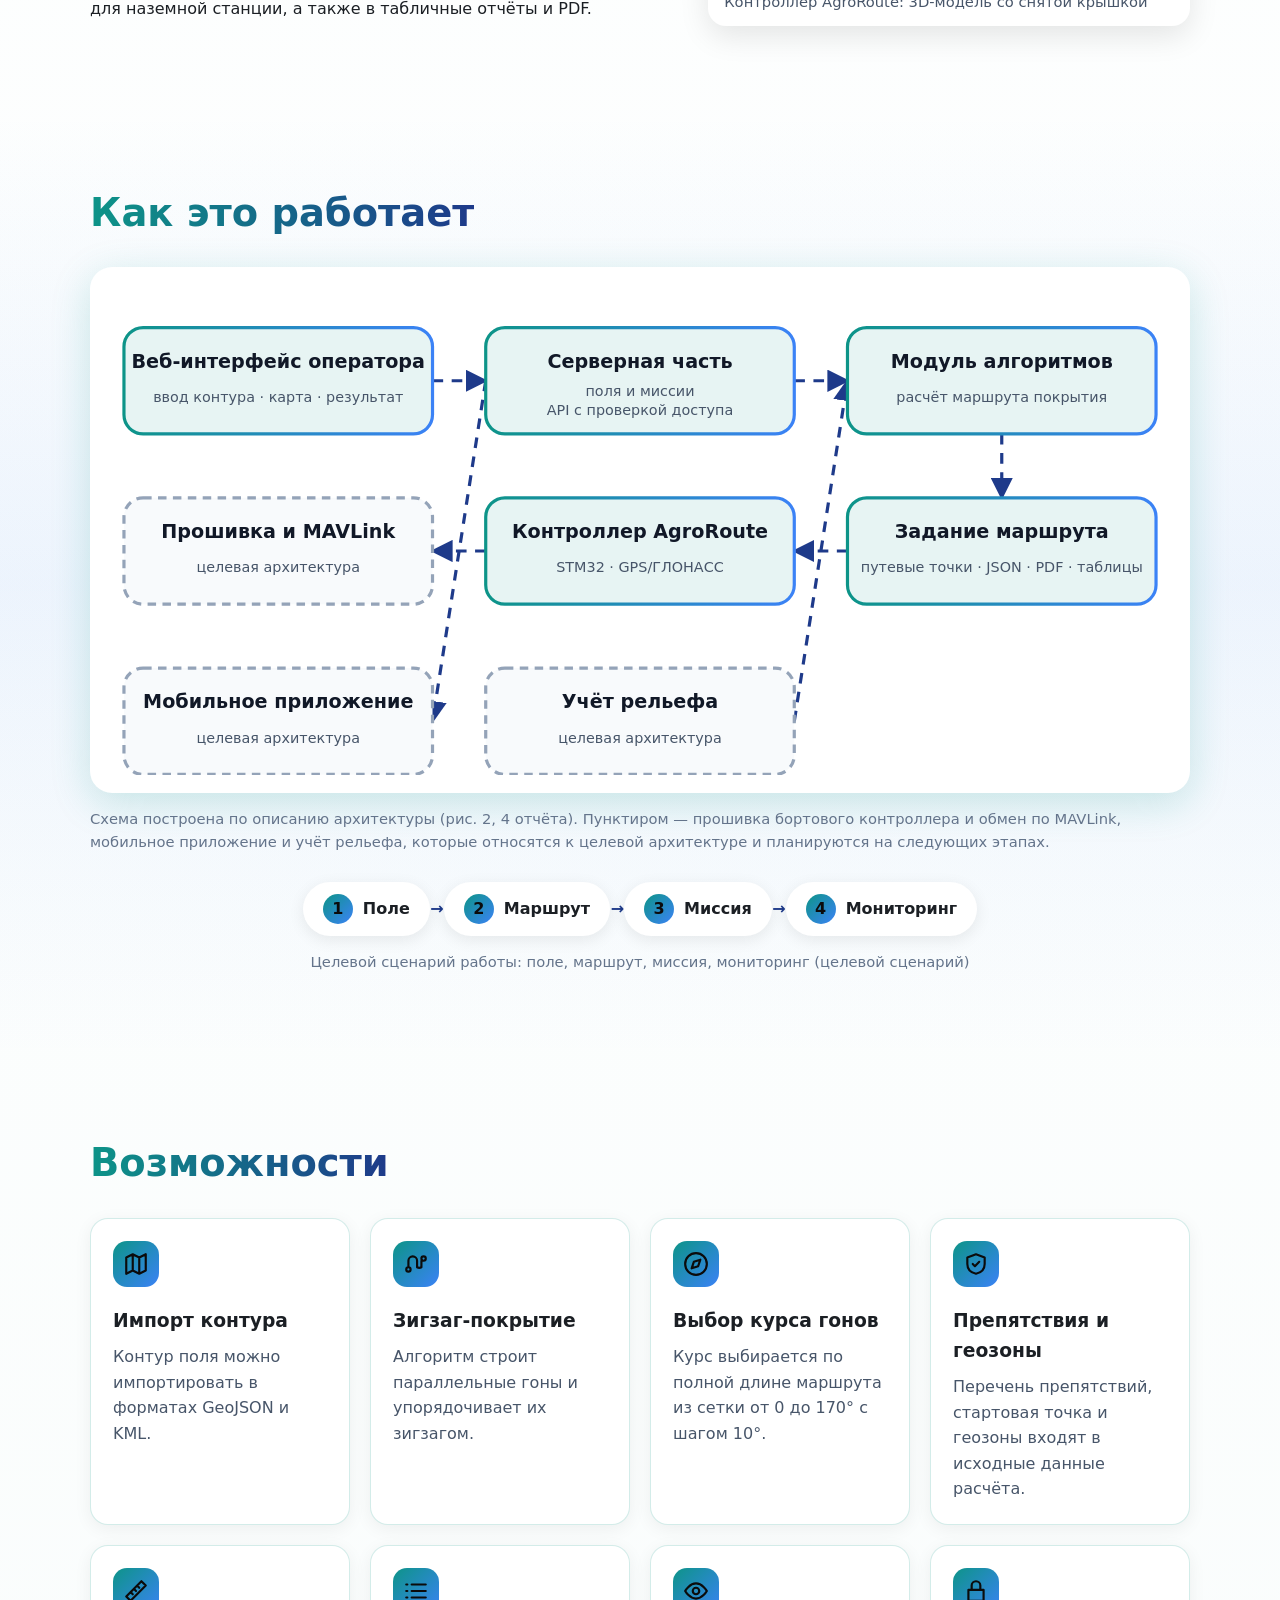
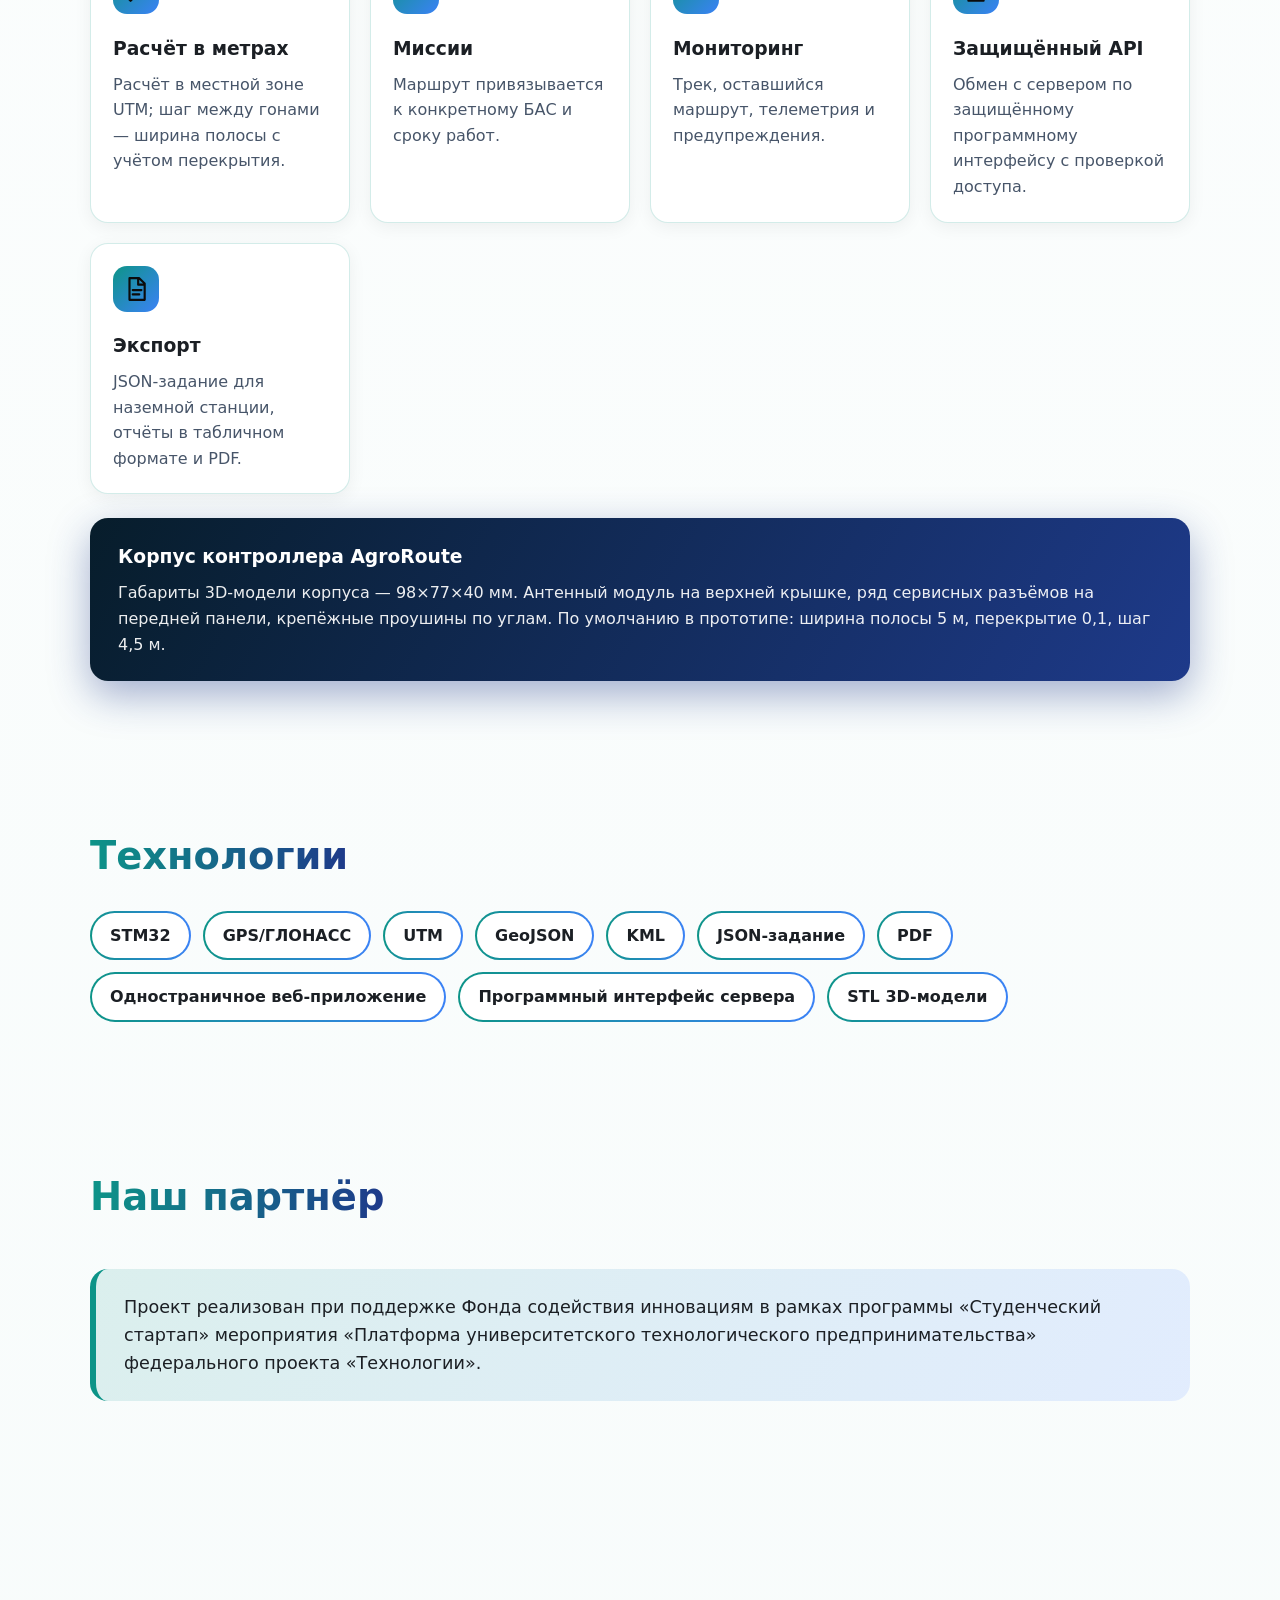
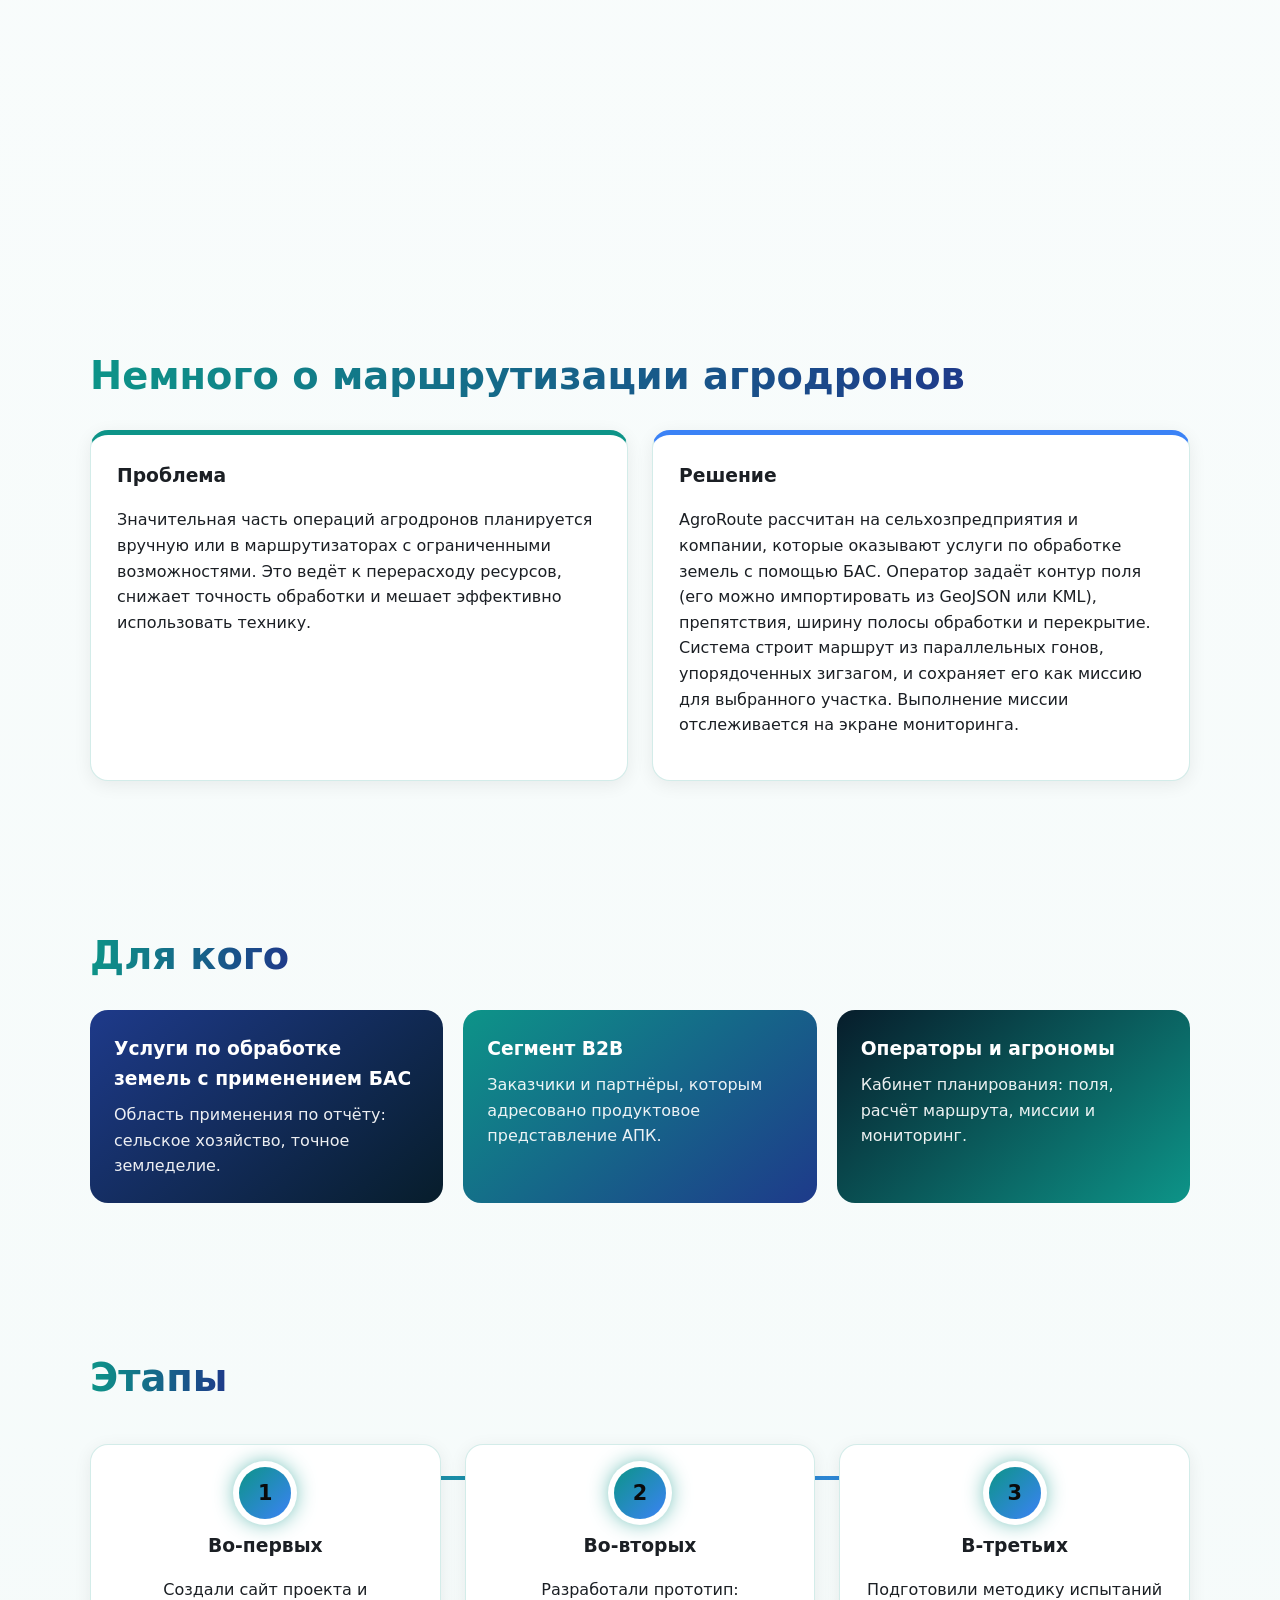
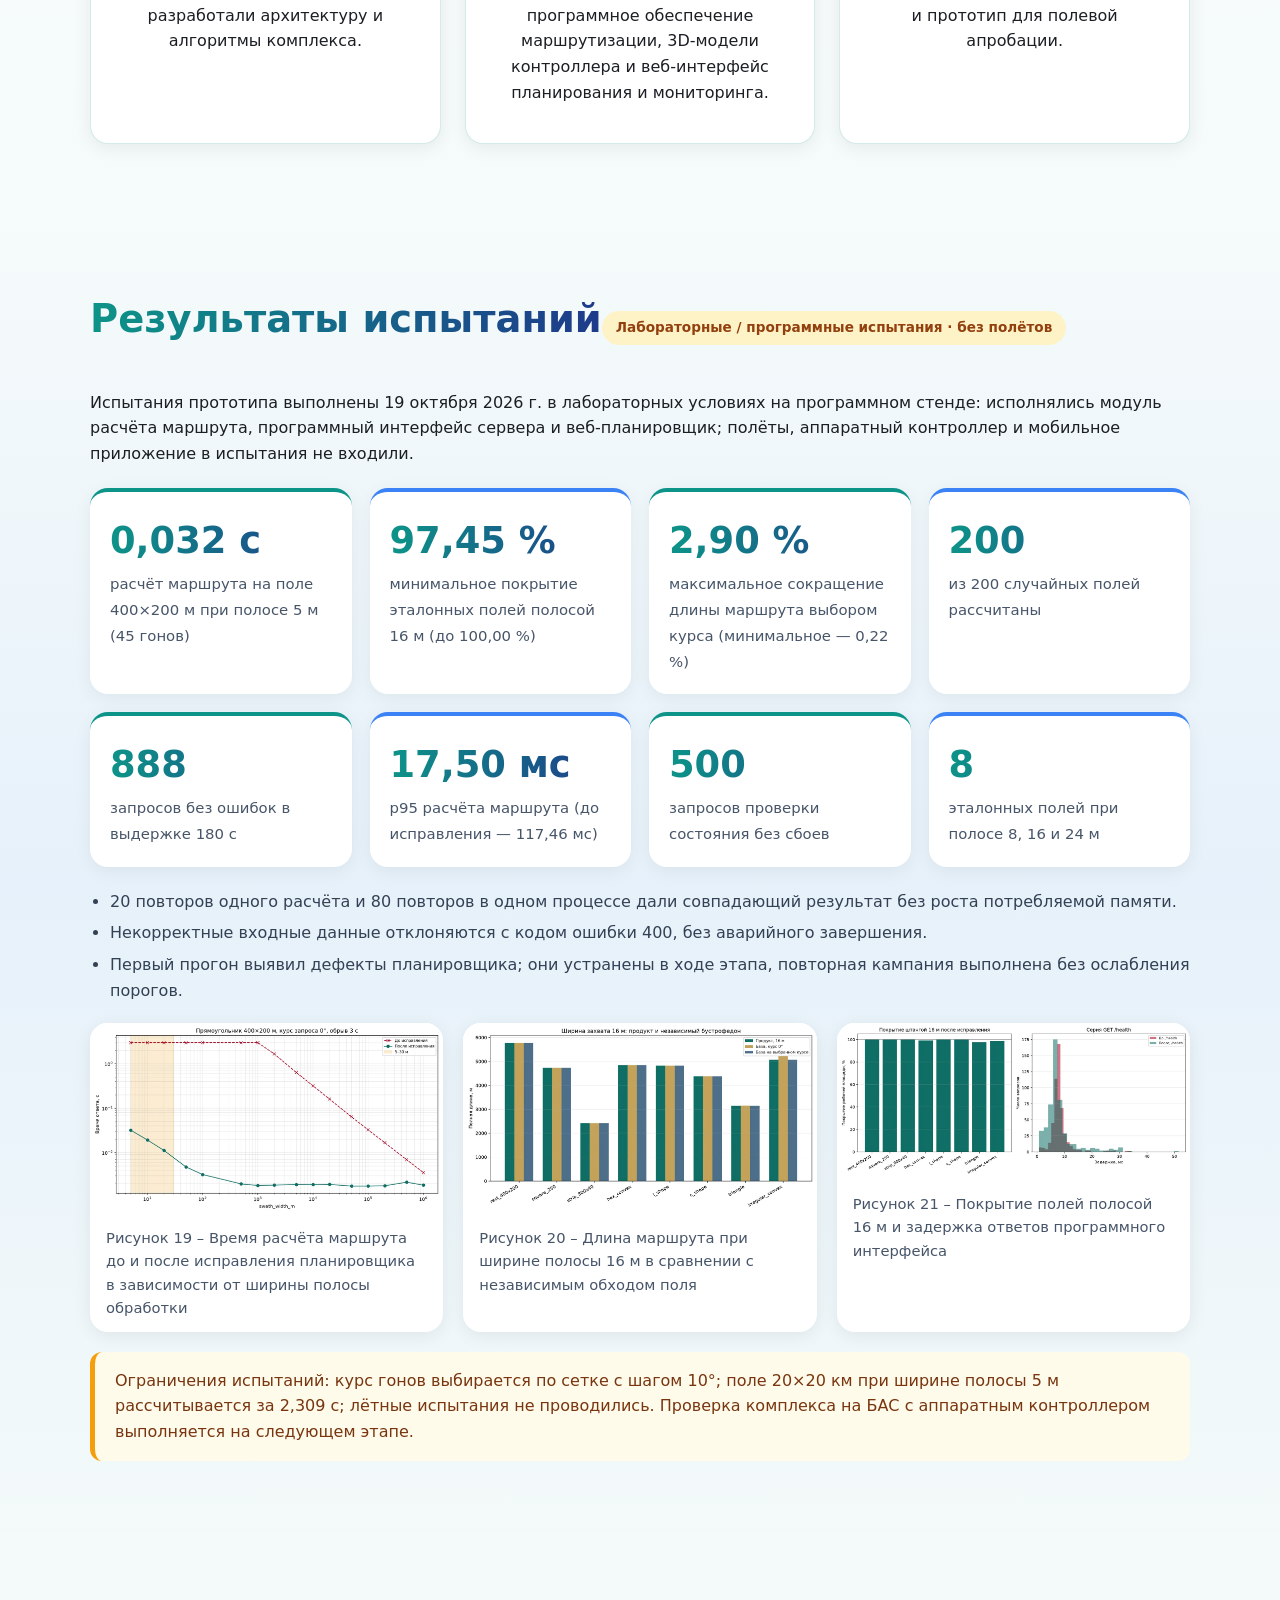
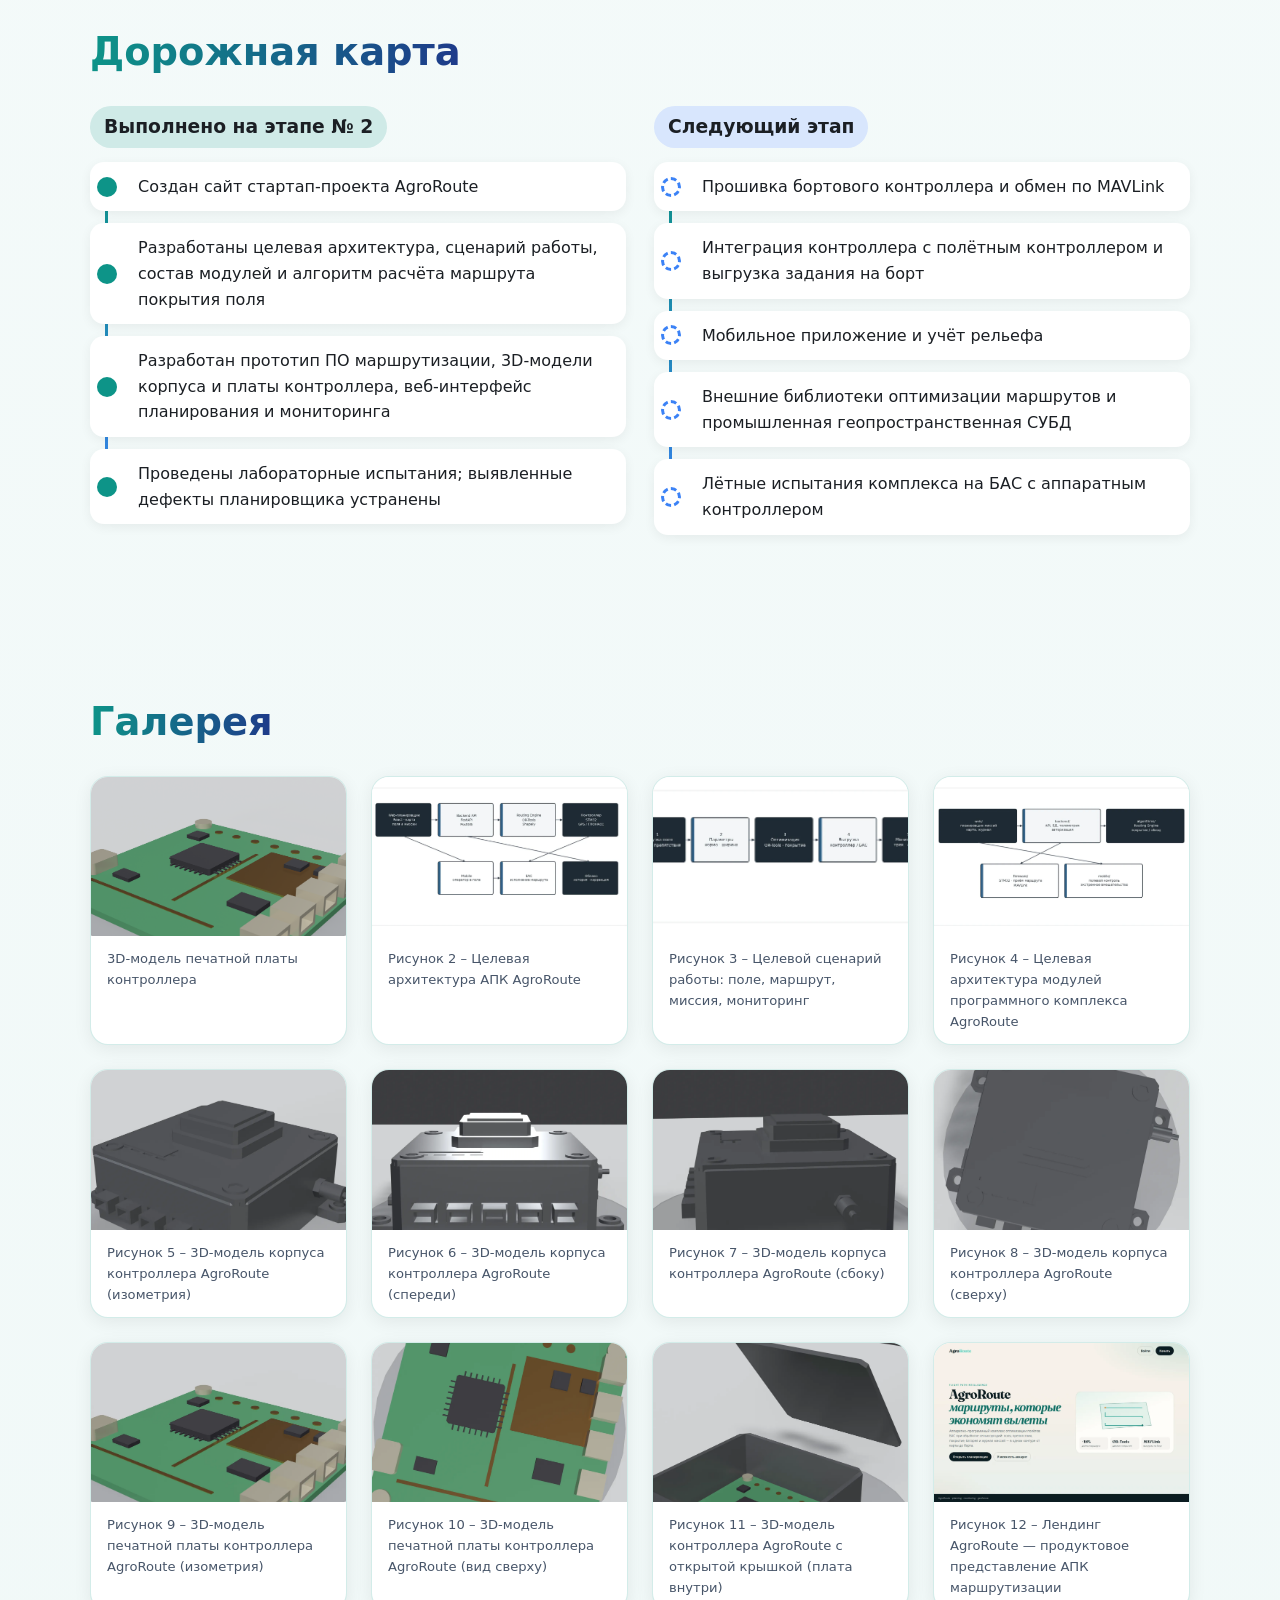
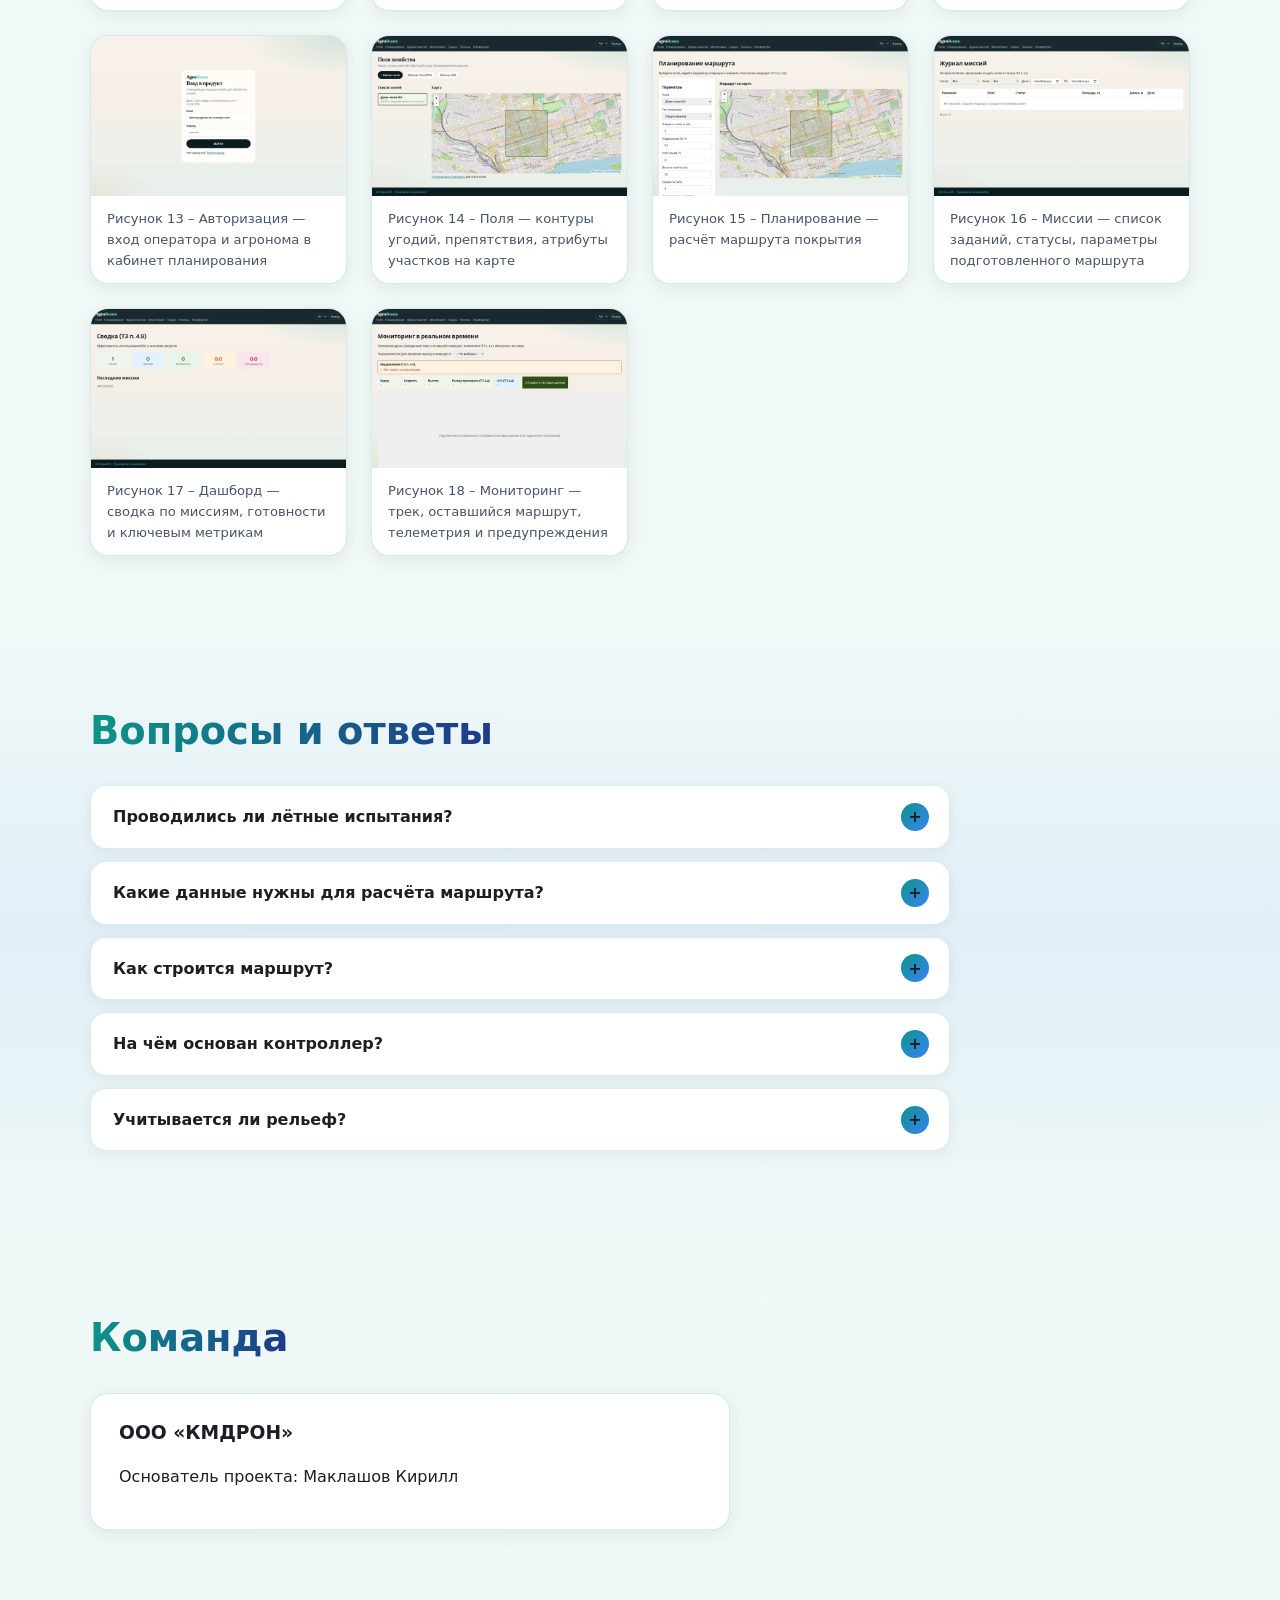
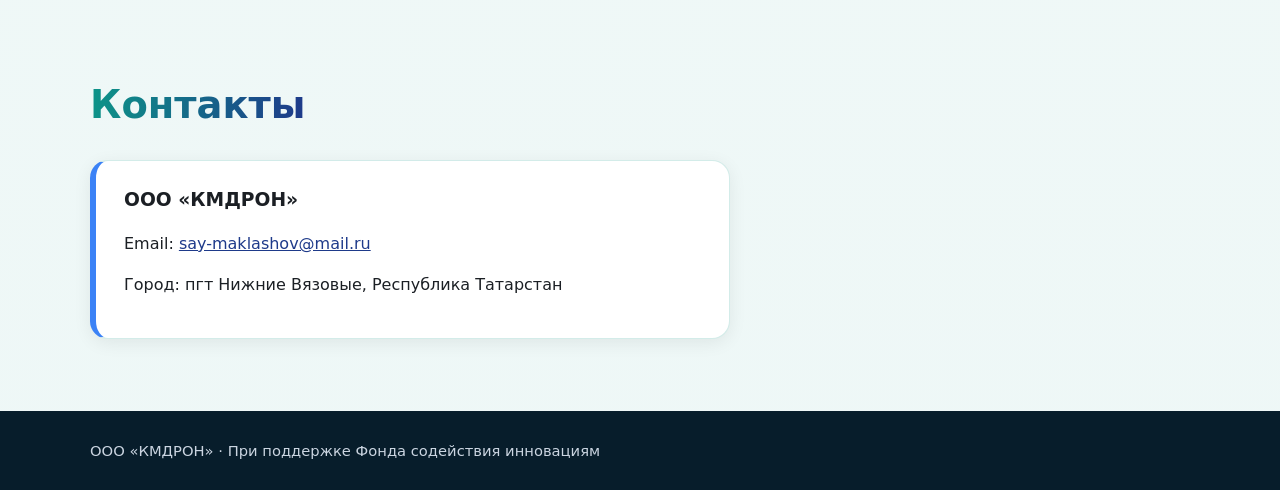
==== commit c323e971: "Add report-based sections: architecture, features, tech, tests, roadmap, FAQ, gallery, grant" ====
--- a/index.html
+++ b/index.html
@@ -1,10 +1,10 @@
-<!doctype html><html lang="ru"><head><meta charset="utf-8"><meta name="viewport" content="width=device-width,initial-scale=1"><title>AgroRoute</title><meta name="description" content="Аппаратно-программный комплекс для планирования и оптимизации маршрутов полёта сельскохозяйственных БАС"><link rel="stylesheet" href="style.css"></head><body><nav id="topnav"><div class="wrap"><a class="logo" href="#top">AgroRoute</a><button class="burger" aria-label="Меню" aria-expanded="false"><span></span><span></span><span></span></button><ul><li><a href="#product">Продукт</a></li><li><a href="#about">О проекте</a></li><li><a href="#partner">Наш партнёр</a></li><li><a href="#info">Подробнее</a></li><li><a href="#steps">Этапы</a></li><li><a href="#gallery">Галерея</a></li><li><a href="#team">Команда</a></li><li><a href="#contacts">Контакты</a></li></ul></div></nav>
+<!doctype html><html lang="ru"><head><meta charset="utf-8"><meta name="viewport" content="width=device-width,initial-scale=1"><title>AgroRoute</title><meta name="description" content="Аппаратно-программный комплекс для планирования и оптимизации маршрутов полёта сельскохозяйственных БАС"><link rel="stylesheet" href="style.css"></head><body><nav id="topnav"><div class="wrap"><a class="logo" href="#top">AgroRoute</a><button class="burger" aria-label="Меню" aria-expanded="false"><span></span><span></span><span></span></button><ul><li><a href="#about">О проекте</a></li><li><a href="#how">Как работает</a></li><li><a href="#features">Возможности</a></li><li><a href="#tech">Технологии</a></li><li><a href="#tests">Испытания</a></li><li><a href="#roadmap">Дорожная карта</a></li><li><a href="#gallery">Галерея</a></li><li><a href="#faq">Вопросы</a></li><li><a href="#contacts">Контакты</a></li></ul></div></nav>
 <header class="hero" id="top"><canvas id="fx" aria-hidden="true"></canvas><div class="blob b1"></div><div class="blob b2"></div><div class="blob b3"></div><div class="wrap"><div><h1>AgroRoute</h1><p>Аппаратно-программный комплекс для планирования и оптимизации маршрутов полёта сельскохозяйственных БАС</p><a class="btn" href="#about">О проекте</a></div><img src="img/01_planirovanie_marshruta_pokrytiya.png" alt="AgroRoute"></div></header>
 <section id="product" class="reveal"><div class="wrap"><h2>Продукт</h2><div class="cards"><article class="card"><img src="img/01_planirovanie_marshruta_pokrytiya.png" alt="Расчёт маршрута покрытия" loading="lazy"><div class="b"><h3>Расчёт маршрута покрытия</h3><p>Параллельные гоны с учётом ширины полосы обработки и перекрытия.</p></div></article><article class="card"><img src="img/02_kontroller_agroroute_3d_izometriya.png" alt="Контроллер AgroRoute" loading="lazy"><div class="b"><h3>Контроллер AgroRoute</h3><p>Модуль на STM32 с приёмником GPS/ГЛОНАСС для приёма маршрута и передачи телеметрии.</p></div></article><article class="card"><img src="img/05_polya_hozyajstva_karta.png" alt="Веб-интерфейс оператора" loading="lazy"><div class="b"><h3>Веб-интерфейс оператора</h3><p>Поля, миссии и мониторинг выполнения на одной карте.</p></div></article></div></div></section>
-<section id="about" class="reveal"><div class="wrap split"><div><h2>О проекте</h2><div class="sub">От контура поля до готовой миссии</div><p>AgroRoute — студенческий стартап, который создаёт интеллектуальный аппаратно-программный комплекс для планирования и управления маршрутами полёта БАС при обработке сельскохозяйственных угодий. Разработаны архитектура и алгоритмы комплекса и его прототип: серверная часть с модулем расчёта маршрута, веб-интерфейс оператора, а также 3D-модели корпуса и печатной платы аппаратного контроллера. Результаты расчёта выгружаются в JSON-задание для наземной станции, а также в табличные отчёты и PDF.</p></div><figure><img src="img/03_kontroller_agroroute_otkrytaya_kryshka.png" alt="Контроллер AgroRoute: 3D-модель со снятой крышкой" loading="lazy"><figcaption>Контроллер AgroRoute: 3D-модель со снятой крышкой</figcaption></figure></div></section>
-<section id="partner" class="reveal"><div class="wrap"><h2>Наш партнёр</h2><p class="fund">Проект реализован при поддержке Фонда содействия инновациям в рамках программы «Студенческий стартап» мероприятия «Платформа университетского технологического предпринимательства» федерального проекта «Технологии».</p></div></section>
-<section id="info" class="reveal"><div class="wrap"><h2>Немного о маршрутизации агродронов</h2><div class="pb"><div><h3>Проблема</h3><p>Значительная часть операций агродронов планируется вручную или в маршрутизаторах с ограниченными возможностями. Это ведёт к перерасходу ресурсов, снижает точность обработки и мешает эффективно использовать технику.</p></div><div><h3>Решение</h3><p>AgroRoute рассчитан на сельхозпредприятия и компании, которые оказывают услуги по обработке земель с помощью БАС. Оператор задаёт контур поля (его можно импортировать из GeoJSON или KML), препятствия, ширину полосы обработки и перекрытие. Система строит маршрут из параллельных гонов, упорядоченных зигзагом, и сохраняет его как миссию для выбранного участка. Выполнение миссии отслеживается на экране мониторинга.</p></div></div></div></section>
-<section id="steps" class="reveal"><div class="wrap"><h2>Этапы</h2><div class="steps"><div class="step"><div class="n">1</div><h3>Во-первых</h3><p>Создали сайт проекта и разработали архитектуру и алгоритмы комплекса.</p></div><div class="step"><div class="n">2</div><h3>Во-вторых</h3><p>Разработали прототип: программное обеспечение маршрутизации, 3D-модели контроллера и веб-интерфейс планирования и мониторинга.</p></div><div class="step"><div class="n">3</div><h3>В-третьих</h3><p>Подготовили методику испытаний и прототип для полевой апробации.</p></div></div></div></section><section id="gallery" class="reveal"><div class="wrap"><h2>Галерея</h2><div class="cards" style="grid-template-columns:repeat(auto-fit,minmax(280px,1fr))"><figure><img src="img/04_pechatnaya_plata_kontrollera_3d.png" alt="3D-модель печатной платы контроллера" loading="lazy"><figcaption>3D-модель печатной платы контроллера</figcaption></figure></div></div></section>
-<section id="team" class="reveal"><div class="wrap"><h2>Команда</h2><div class="team"><h3>ООО «КМДРОН»</h3><p>Основатель проекта: Маклашов Кирилл</p></div></div></section>
+<section id="about" class="reveal"><div class="wrap split"><div><h2>О проекте</h2><div class="sub">От контура поля до готовой миссии</div><p>AgroRoute — студенческий стартап, который создаёт интеллектуальный аппаратно-программный комплекс для планирования и управления маршрутами полёта БАС при обработке сельскохозяйственных угодий. Разработаны архитектура и алгоритмы комплекса и его прототип: серверная часть с модулем расчёта маршрута, веб-интерфейс оператора, а также 3D-модели корпуса и печатной платы аппаратного контроллера. Результаты расчёта выгружаются в JSON-задание для наземной станции, а также в табличные отчёты и PDF.</p></div><figure><img src="img/03_kontroller_agroroute_otkrytaya_kryshka.png" alt="Контроллер AgroRoute: 3D-модель со снятой крышкой" loading="lazy"><figcaption>Контроллер AgroRoute: 3D-модель со снятой крышкой</figcaption></figure></div></section><section id="how" class="reveal"><div class="wrap"><h2>Как это работает</h2><div class="archbox"><svg class="arch" viewBox="0 0 1000 460" role="img" aria-label="Схема архитектуры"><defs><linearGradient id="ag" x1="0" x2="1"><stop offset="0" stop-color="var(--a)"/><stop offset="1" stop-color="var(--b)"/></linearGradient><marker id="ar" viewBox="0 0 10 10" refX="9" refY="5" markerWidth="7" markerHeight="7" orient="auto"><path d="M0 0L10 5L0 10z" fill="var(--c)"/></marker></defs><path class="flow" d="M305 90.0 L355 90.0" marker-end="url(#ar)"/><path class="flow" d="M645 90.0 L695 90.0" marker-end="url(#ar)"/><path class="flow" d="M840.0 140 L840.0 200" marker-end="url(#ar)"/><path class="flow" d="M695 250.0 L645 250.0" marker-end="url(#ar)"/><path class="flow" d="M355 250.0 L305 250.0" marker-end="url(#ar)"/><path class="flow" d="M355 90.0 L305 410.0" marker-end="url(#ar)"/><path class="flow" d="M645 410.0 L695 90.0" marker-end="url(#ar)"/><g class="node"><rect x="15" y="40" width="290" height="100" rx="18"/><text x="160.0" y="78" class="t">Веб-интерфейс оператора</text><text x="160.0" y="110" class="s">ввод контура · карта · результат</text></g><g class="node"><rect x="355" y="40" width="290" height="100" rx="18"/><text x="500.0" y="78" class="t">Серверная часть</text><text x="500.0" y="104" class="s">поля и миссии</text><text x="500.0" y="122" class="s">API с проверкой доступа</text></g><g class="node"><rect x="695" y="40" width="290" height="100" rx="18"/><text x="840.0" y="78" class="t">Модуль алгоритмов</text><text x="840.0" y="110" class="s">расчёт маршрута покрытия</text></g><g class="node"><rect x="695" y="200" width="290" height="100" rx="18"/><text x="840.0" y="238" class="t">Задание маршрута</text><text x="840.0" y="270" class="s">путевые точки · JSON · PDF · таблицы</text></g><g class="node"><rect x="355" y="200" width="290" height="100" rx="18"/><text x="500.0" y="238" class="t">Контроллер AgroRoute</text><text x="500.0" y="270" class="s">STM32 · GPS/ГЛОНАСС</text></g><g class="node plan"><rect x="15" y="200" width="290" height="100" rx="18"/><text x="160.0" y="238" class="t">Прошивка и MAVLink</text><text x="160.0" y="270" class="s">целевая архитектура</text></g><g class="node plan"><rect x="15" y="360" width="290" height="100" rx="18"/><text x="160.0" y="398" class="t">Мобильное приложение</text><text x="160.0" y="430" class="s">целевая архитектура</text></g><g class="node plan"><rect x="355" y="360" width="290" height="100" rx="18"/><text x="500.0" y="398" class="t">Учёт рельефа</text><text x="500.0" y="430" class="s">целевая архитектура</text></g></svg></div><p class="note">Схема построена по описанию архитектуры (рис. 2, 4 отчёта). Пунктиром — прошивка бортового контроллера и обмен по MAVLink, мобильное приложение и учёт рельефа, которые относятся к целевой архитектуре и планируются на следующих этапах.</p><ol class="flowline"><li><span>1</span>Поле</li><li><span>2</span>Маршрут</li><li><span>3</span>Миссия</li><li><span>4</span>Мониторинг</li></ol><p class="note center">Целевой сценарий работы: поле, маршрут, миссия, мониторинг (целевой сценарий)</p></div></section><section id="features" class="reveal"><div class="wrap"><h2>Возможности</h2><div class="feat"><div class="fc"><svg viewBox="0 0 24 24" aria-hidden="true"><path d="M3 6l6-3 6 3 6-3v15l-6 3-6-3-6 3zM9 3v15M15 6v15"/></svg><h3>Импорт контура</h3><p>Контур поля можно импортировать в форматах GeoJSON и KML.</p></div><div class="fc"><svg viewBox="0 0 24 24" aria-hidden="true"><path d="M5 19a2 2 0 1 0 0-4 2 2 0 0 0 0 4zM19 9a2 2 0 1 0 0-4 2 2 0 0 0 0 4zM5 15V9a4 4 0 0 1 8 0v6a4 4 0 0 0 4 0V9"/></svg><h3>Зигзаг-покрытие</h3><p>Алгоритм строит параллельные гоны и упорядочивает их зигзагом.</p></div><div class="fc"><svg viewBox="0 0 24 24" aria-hidden="true"><path d="M12 2a10 10 0 1 0 0 20 10 10 0 0 0 0-20zM16 8l-2 6-6 2 2-6z"/></svg><h3>Выбор курса гонов</h3><p>Курс выбирается по полной длине маршрута из сетки от 0 до 170° с шагом 10°.</p></div><div class="fc"><svg viewBox="0 0 24 24" aria-hidden="true"><path d="M12 3l8 3v6c0 5-3.5 8-8 9-4.5-1-8-4-8-9V6zM9 12l2 2 4-4"/></svg><h3>Препятствия и геозоны</h3><p>Перечень препятствий, стартовая точка и геозоны входят в исходные данные расчёта.</p></div><div class="fc"><svg viewBox="0 0 24 24" aria-hidden="true"><path d="M3 17L17 3l4 4L7 21zM7 13l2 2M10 10l2 2M13 7l2 2"/></svg><h3>Расчёт в метрах</h3><p>Расчёт в местной зоне UTM; шаг между гонами — ширина полосы с учётом перекрытия.</p></div><div class="fc"><svg viewBox="0 0 24 24" aria-hidden="true"><path d="M8 6h13M8 12h13M8 18h13M3 6h1M3 12h1M3 18h1"/></svg><h3>Миссии</h3><p>Маршрут привязывается к конкретному БАС и сроку работ.</p></div><div class="fc"><svg viewBox="0 0 24 24" aria-hidden="true"><path d="M2 12s4-7 10-7 10 7 10 7-4 7-10 7S2 12 2 12zM12 9a3 3 0 1 0 0 6 3 3 0 0 0 0-6"/></svg><h3>Мониторинг</h3><p>Трек, оставшийся маршрут, телеметрия и предупреждения.</p></div><div class="fc"><svg viewBox="0 0 24 24" aria-hidden="true"><path d="M5 11h14v10H5zM8 11V7a4 4 0 0 1 8 0v4"/></svg><h3>Защищённый API</h3><p>Обмен с сервером по защищённому программному интерфейсу с проверкой доступа.</p></div><div class="fc"><svg viewBox="0 0 24 24" aria-hidden="true"><path d="M6 2h9l5 5v15H6zM14 2v6h6M9 13h8M9 17h6"/></svg><h3>Экспорт</h3><p>JSON-задание для наземной станции, отчёты в табличном формате и PDF.</p></div></div><div class="spec"><h3>Корпус контроллера AgroRoute</h3><p>Габариты 3D-модели корпуса — 98×77×40 мм. Антенный модуль на верхней крышке, ряд сервисных разъёмов на передней панели, крепёжные проушины по углам. По умолчанию в прототипе: ширина полосы 5 м, перекрытие 0,1, шаг 4,5 м.</p></div></div></section><section id="tech" class="reveal"><div class="wrap"><h2>Технологии</h2><div class="chips"><span class="chip">STM32</span><span class="chip">GPS/ГЛОНАСС</span><span class="chip">UTM</span><span class="chip">GeoJSON</span><span class="chip">KML</span><span class="chip">JSON-задание</span><span class="chip">PDF</span><span class="chip">Одностраничное веб-приложение</span><span class="chip">Программный интерфейс сервера</span><span class="chip">STL 3D-модели</span></div></div></section>
+<section id="partner" class="reveal"><div class="wrap"><h2>Наш партнёр</h2><p class="fund">Проект реализован при поддержке Фонда содействия инновациям в рамках программы «Студенческий стартап» мероприятия «Платформа университетского технологического предпринимательства» федерального проекта «Технологии».</p></div></section><section id="grant" class="reveal"><div class="wrap"><h2>Разработано при поддержке гранта</h2><div class="grant"><div class="gi"><svg viewBox="0 0 24 24" aria-hidden="true"><path d="M12 3l8 3v6c0 5-3.5 8-8 9-4.5-1-8-4-8-9V6zM9 12l2 2 4-4"/></svg></div><div><p>Тема проекта: «Аппаратно-программный комплекс оптимизации маршрутов полёта БАС (AgroRoute)».</p><p>Основанием для выполнения работы является договор <b>№ 535ГССС27/108819 от 2025 г.</b></p><p class="note">Фонд содействия инновациям · программа «Студенческий стартап»</p></div></div></div></section>
+<section id="info" class="reveal"><div class="wrap"><h2>Немного о маршрутизации агродронов</h2><div class="pb"><div><h3>Проблема</h3><p>Значительная часть операций агродронов планируется вручную или в маршрутизаторах с ограниченными возможностями. Это ведёт к перерасходу ресурсов, снижает точность обработки и мешает эффективно использовать технику.</p></div><div><h3>Решение</h3><p>AgroRoute рассчитан на сельхозпредприятия и компании, которые оказывают услуги по обработке земель с помощью БАС. Оператор задаёт контур поля (его можно импортировать из GeoJSON или KML), препятствия, ширину полосы обработки и перекрытие. Система строит маршрут из параллельных гонов, упорядоченных зигзагом, и сохраняет его как миссию для выбранного участка. Выполнение миссии отслеживается на экране мониторинга.</p></div></div></div></section><section id="who" class="reveal"><div class="wrap"><h2>Для кого</h2><div class="who"><div class="wc"><h3>Услуги по обработке земель с применением БАС</h3><p>Область применения по отчёту: сельское хозяйство, точное земледелие.</p></div><div class="wc"><h3>Сегмент B2B</h3><p>Заказчики и партнёры, которым адресовано продуктовое представление АПК.</p></div><div class="wc"><h3>Операторы и агрономы</h3><p>Кабинет планирования: поля, расчёт маршрута, миссии и мониторинг.</p></div></div></div></section>
+<section id="steps" class="reveal"><div class="wrap"><h2>Этапы</h2><div class="steps"><div class="step"><div class="n">1</div><h3>Во-первых</h3><p>Создали сайт проекта и разработали архитектуру и алгоритмы комплекса.</p></div><div class="step"><div class="n">2</div><h3>Во-вторых</h3><p>Разработали прототип: программное обеспечение маршрутизации, 3D-модели контроллера и веб-интерфейс планирования и мониторинга.</p></div><div class="step"><div class="n">3</div><h3>В-третьих</h3><p>Подготовили методику испытаний и прототип для полевой апробации.</p></div></div></div></section><section id="tests" class="reveal"><div class="wrap"><h2>Результаты испытаний</h2><div class="badge">Лабораторные / программные испытания · без полётов</div><p>Испытания прототипа выполнены 19 октября 2026 г. в лабораторных условиях на программном стенде: исполнялись модуль расчёта маршрута, программный интерфейс сервера и веб-планировщик; полёты, аппаратный контроллер и мобильное приложение в испытания не входили.</p><div class="counters"><div class="ct"><b data-to="0.032" data-dec="3" data-suf=" с">0,032 с</b><span>расчёт маршрута на поле 400×200 м при полосе 5 м (45 гонов)</span></div><div class="ct"><b data-to="97.45" data-dec="2" data-suf=" %">97,45 %</b><span>минимальное покрытие эталонных полей полосой 16 м (до 100,00 %)</span></div><div class="ct"><b data-to="2.9" data-dec="2" data-suf=" %">2,90 %</b><span>максимальное сокращение длины маршрута выбором курса (минимальное — 0,22 %)</span></div><div class="ct"><b data-to="200" data-dec="0" data-suf="">200</b><span>из 200 случайных полей рассчитаны</span></div><div class="ct"><b data-to="888" data-dec="0" data-suf="">888</b><span>запросов без ошибок в выдержке 180 с</span></div><div class="ct"><b data-to="17.5" data-dec="2" data-suf=" мс">17,50 мс</b><span>p95 расчёта маршрута (до исправления — 117,46 мс)</span></div><div class="ct"><b data-to="500" data-dec="0" data-suf="">500</b><span>запросов проверки состояния без сбоев</span></div><div class="ct"><b data-to="8" data-dec="0" data-suf="">8</b><span>эталонных полей при полосе 8, 16 и 24 м</span></div></div><ul class="more"><li>20 повторов одного расчёта и 80 повторов в одном процессе дали совпадающий результат без роста потребляемой памяти.</li><li>Некорректные входные данные отклоняются с кодом ошибки 400, без аварийного завершения.</li><li>Первый прогон выявил дефекты планировщика; они устранены в ходе этапа, повторная кампания выполнена без ослабления порогов.</li></ul><div class="charts"><figure><img src="img/r/fig19.webp" alt="Рисунок 19 – Время расчёта маршрута до и после исправления планировщика в зависимости от ширины полосы обработки" loading="lazy"><figcaption>Рисунок 19 – Время расчёта маршрута до и после исправления планировщика в зависимости от ширины полосы обработки</figcaption></figure><figure><img src="img/r/fig20.webp" alt="Рисунок 20 – Длина маршрута при ширине полосы 16 м в сравнении с независимым обходом поля" loading="lazy"><figcaption>Рисунок 20 – Длина маршрута при ширине полосы 16 м в сравнении с независимым обходом поля</figcaption></figure><figure><img src="img/r/fig21.webp" alt="Рисунок 21 – Покрытие полей полосой 16 м и задержка ответов программного интерфейса" loading="lazy"><figcaption>Рисунок 21 – Покрытие полей полосой 16 м и задержка ответов программного интерфейса</figcaption></figure></div><p class="limits">Ограничения испытаний: курс гонов выбирается по сетке с шагом 10°; поле 20×20 км при ширине полосы 5 м рассчитывается за 2,309 с; лётные испытания не проводились. Проверка комплекса на БАС с аппаратным контроллером выполняется на следующем этапе.</p></div></section><section id="roadmap" class="reveal"><div class="wrap"><h2>Дорожная карта</h2><div class="road"><div><h3 class="rh done">Выполнено на этапе № 2</h3><ul><li class="ok">Создан сайт стартап-проекта AgroRoute</li><li class="ok">Разработаны целевая архитектура, сценарий работы, состав модулей и алгоритм расчёта маршрута покрытия поля</li><li class="ok">Разработан прототип ПО маршрутизации, 3D-модели корпуса и платы контроллера, веб-интерфейс планирования и мониторинга</li><li class="ok">Проведены лабораторные испытания; выявленные дефекты планировщика устранены</li></ul></div><div><h3 class="rh next">Следующий этап</h3><ul><li class="nx">Прошивка бортового контроллера и обмен по MAVLink</li><li class="nx">Интеграция контроллера с полётным контроллером и выгрузка задания на борт</li><li class="nx">Мобильное приложение и учёт рельефа</li><li class="nx">Внешние библиотеки оптимизации маршрутов и промышленная геопространственная СУБД</li><li class="nx">Лётные испытания комплекса на БАС с аппаратным контроллером</li></ul></div></div></div></section><section id="gallery" class="reveal"><div class="wrap"><h2>Галерея</h2><div class="cards gal"><figure><img src="img/04_pechatnaya_plata_kontrollera_3d.png" alt="3D-модель печатной платы контроллера" loading="lazy"><figcaption>3D-модель печатной платы контроллера</figcaption></figure><figure><img src="img/r/fig02.webp" alt="Рисунок 2 – Целевая архитектура АПК AgroRoute" loading="lazy"><figcaption>Рисунок 2 – Целевая архитектура АПК AgroRoute</figcaption></figure><figure><img src="img/r/fig03.webp" alt="Рисунок 3 – Целевой сценарий работы: поле, маршрут, миссия, мониторинг" loading="lazy"><figcaption>Рисунок 3 – Целевой сценарий работы: поле, маршрут, миссия, мониторинг</figcaption></figure><figure><img src="img/r/fig04.webp" alt="Рисунок 4 – Целевая архитектура модулей программного комплекса AgroRoute" loading="lazy"><figcaption>Рисунок 4 – Целевая архитектура модулей программного комплекса AgroRoute</figcaption></figure><figure><img src="img/r/fig05.webp" alt="Рисунок 5 – 3D-модель корпуса контроллера AgroRoute (изометрия)" loading="lazy"><figcaption>Рисунок 5 – 3D-модель корпуса контроллера AgroRoute (изометрия)</figcaption></figure><figure><img src="img/r/fig06.webp" alt="Рисунок 6 – 3D-модель корпуса контроллера AgroRoute (спереди)" loading="lazy"><figcaption>Рисунок 6 – 3D-модель корпуса контроллера AgroRoute (спереди)</figcaption></figure><figure><img src="img/r/fig07.webp" alt="Рисунок 7 – 3D-модель корпуса контроллера AgroRoute (сбоку)" loading="lazy"><figcaption>Рисунок 7 – 3D-модель корпуса контроллера AgroRoute (сбоку)</figcaption></figure><figure><img src="img/r/fig08.webp" alt="Рисунок 8 – 3D-модель корпуса контроллера AgroRoute (сверху)" loading="lazy"><figcaption>Рисунок 8 – 3D-модель корпуса контроллера AgroRoute (сверху)</figcaption></figure><figure><img src="img/r/fig09.webp" alt="Рисунок 9 – 3D-модель печатной платы контроллера AgroRoute (изометрия)" loading="lazy"><figcaption>Рисунок 9 – 3D-модель печатной платы контроллера AgroRoute (изометрия)</figcaption></figure><figure><img src="img/r/fig10.webp" alt="Рисунок 10 – 3D-модель печатной платы контроллера AgroRoute (вид сверху)" loading="lazy"><figcaption>Рисунок 10 – 3D-модель печатной платы контроллера AgroRoute (вид сверху)</figcaption></figure><figure><img src="img/r/fig11.webp" alt="Рисунок 11 – 3D-модель контроллера AgroRoute с открытой крышкой (плата внутри)" loading="lazy"><figcaption>Рисунок 11 – 3D-модель контроллера AgroRoute с открытой крышкой (плата внутри)</figcaption></figure><figure><img src="img/r/fig12.webp" alt="Рисунок 12 – Лендинг AgroRoute — продуктовое представление АПК маршрутизации" loading="lazy"><figcaption>Рисунок 12 – Лендинг AgroRoute — продуктовое представление АПК маршрутизации</figcaption></figure><figure><img src="img/r/fig13.webp" alt="Рисунок 13 – Авторизация — вход оператора и агронома в кабинет планирования" loading="lazy"><figcaption>Рисунок 13 – Авторизация — вход оператора и агронома в кабинет планирования</figcaption></figure><figure><img src="img/r/fig14.webp" alt="Рисунок 14 – Поля — контуры угодий, препятствия, атрибуты участков на карте" loading="lazy"><figcaption>Рисунок 14 – Поля — контуры угодий, препятствия, атрибуты участков на карте</figcaption></figure><figure><img src="img/r/fig15.webp" alt="Рисунок 15 – Планирование — расчёт маршрута покрытия" loading="lazy"><figcaption>Рисунок 15 – Планирование — расчёт маршрута покрытия</figcaption></figure><figure><img src="img/r/fig16.webp" alt="Рисунок 16 – Миссии — список заданий, статусы, параметры подготовленного маршрута" loading="lazy"><figcaption>Рисунок 16 – Миссии — список заданий, статусы, параметры подготовленного маршрута</figcaption></figure><figure><img src="img/r/fig17.webp" alt="Рисунок 17 – Дашборд — сводка по миссиям, готовности и ключевым метрикам" loading="lazy"><figcaption>Рисунок 17 – Дашборд — сводка по миссиям, готовности и ключевым метрикам</figcaption></figure><figure><img src="img/r/fig18.webp" alt="Рисунок 18 – Мониторинг — трек, оставшийся маршрут, телеметрия и предупреждения" loading="lazy"><figcaption>Рисунок 18 – Мониторинг — трек, оставшийся маршрут, телеметрия и предупреждения</figcaption></figure></div></div></section>
+<section id="faq" class="reveal"><div class="wrap"><h2>Вопросы и ответы</h2><div class="faq"><details><summary>Проводились ли лётные испытания?</summary><p>Нет. Испытания выполнены в лабораторных условиях на программном стенде; лётные испытания выполняются на следующем этапе.</p></details><details><summary>Какие данные нужны для расчёта маршрута?</summary><p>Геометрия поля, перечень препятствий, ширина полосы обработки, доля перекрытия, угол гонов, необязательная стартовая точка и геозоны.</p></details><details><summary>Как строится маршрут?</summary><p>Алгоритм покрытия строит параллельные гоны и упорядочивает их зигзагом; шаг между гонами равен ширине полосы обработки с учётом перекрытия.</p></details><details><summary>На чём основан контроллер?</summary><p>На микроконтроллере STM32 и приёмнике GPS/ГЛОНАСС. Контроллер предназначен для приёма маршрута и передачи телеметрии.</p></details><details><summary>Учитывается ли рельеф?</summary><p>Учёт рельефа местности в прототипе не реализован и планируется.</p></details></div></div></section><section id="team" class="reveal"><div class="wrap"><h2>Команда</h2><div class="team"><h3>ООО «КМДРОН»</h3><p>Основатель проекта: Маклашов Кирилл</p></div></div></section>
 <section id="contacts" class="reveal"><div class="wrap"><h2>Контакты</h2><div class="team contacts"><h3>ООО «КМДРОН»</h3><p>Email: <a href="mailto:say-maklashov@mail.ru">say-maklashov@mail.ru</a></p><p>Город: пгт Нижние Вязовые, Республика Татарстан</p></div></div></section>
 <footer><div class="wrap">ООО «КМДРОН» · При поддержке Фонда содействия инновациям</div></footer><div id="lb" hidden><button aria-label="Закрыть">×</button><img alt=""><p></p></div><script src="app.js" defer></script></body></html>
--- a/style.css
+++ b/style.css
@@ -39,3 +39,57 @@
 #lb img{max-height:82vh;max-width:94vw;border-radius:10px;animation:zoom .3s}#lb p{color:#e5e7eb}#lb button{position:absolute;top:14px;right:20px;font-size:2.4rem;background:none;border:0;color:#fff;cursor:pointer}@keyframes zoom{from{transform:scale(.9);opacity:0}}
 @media(max-width:800px){.hero{padding:56px 0}.hero .wrap,.split,.pb,.steps{grid-template-columns:1fr}.steps:before{top:8%;bottom:8%;left:50%;right:auto;width:4px;height:auto;transform-origin:top;transform:scaleY(0)}.in .steps:before{transform:scaleY(1)}section{padding:52px 0}}
 @media(prefers-reduced-motion:reduce){*,*:before,*:after{animation:none!important;transition:none!important;scroll-behavior:auto!important}.reveal>.wrap,.reveal .step{opacity:1;transform:none}.steps:before{transform:none}}
+/* v2 sections */
+#topnav ul{overflow-x:auto;scrollbar-width:none}#topnav ul a{white-space:nowrap}
+@media(min-width:901px){#topnav ul a{padding:7px 9px;font-size:.86rem}}
+#how,#tests,#faq{background:linear-gradient(180deg,transparent,color-mix(in srgb,var(--b) 8%,transparent),transparent)}
+.archbox{background:#fff;border-radius:22px;padding:18px;box-shadow:0 10px 40px color-mix(in srgb,var(--a) 20%,transparent);overflow-x:auto}
+.arch{width:100%;min-width:600px;height:auto;display:block}
+.arch .node rect{fill:color-mix(in srgb,var(--a) 10%,#fff);stroke:url(#ag);stroke-width:3;transition:.3s}
+.arch .node:hover rect{fill:color-mix(in srgb,var(--b) 22%,#fff)}
+.arch .plan rect{stroke:#94a3b8;stroke-dasharray:8 6;fill:#f8fafc}
+.arch .t{text-anchor:middle;font-weight:700;font-size:18px;fill:#111827}.arch .s{text-anchor:middle;font-size:13.5px;fill:#475569}
+.arch .flow{stroke:var(--c);stroke-width:3;fill:none;stroke-dasharray:10 8;animation:dash 1.2s linear infinite}@keyframes dash{to{stroke-dashoffset:-36}}
+.note{font-size:.92rem;color:#64748b;margin-top:14px}.center{text-align:center}
+.flowline{list-style:none;padding:0;margin:28px 0 0;display:flex;gap:14px;flex-wrap:wrap;justify-content:center}
+.flowline li{display:flex;align-items:center;gap:10px;padding:12px 20px;border-radius:999px;background:#fff;font-weight:700;box-shadow:0 4px 16px rgba(0,0,0,.08);position:relative}
+.flowline li span{width:30px;height:30px;border-radius:50%;display:grid;place-items:center;background:linear-gradient(135deg,var(--a),var(--b));color:#0b0b0b}
+.flowline li:not(:last-child):after{content:"→";position:absolute;right:-14px;color:var(--c);font-weight:900}
+.feat{display:grid;grid-template-columns:repeat(auto-fit,minmax(250px,1fr));gap:20px}
+.fc{background:#fff;border-radius:18px;padding:22px;box-shadow:0 4px 18px rgba(0,0,0,.06);border:1px solid color-mix(in srgb,var(--a) 18%,transparent);transition:.3s}
+.fc:hover{transform:translateY(-6px) rotate(-.4deg);box-shadow:0 18px 40px color-mix(in srgb,var(--b) 35%,transparent)}
+.fc svg,.gi svg{width:46px;height:46px;padding:10px;border-radius:14px;background:linear-gradient(135deg,var(--a),var(--b));stroke:#0b0b0b;stroke-width:2;fill:none;stroke-linecap:round;stroke-linejoin:round;margin-bottom:12px}
+.fc p{margin:0;color:#475569}
+.spec{margin-top:24px;padding:24px 28px;border-radius:18px;color:#fff;background:linear-gradient(120deg,var(--d),var(--c));box-shadow:0 14px 40px color-mix(in srgb,var(--c) 40%,transparent)}.spec p{margin:0;opacity:.92}
+.chips{display:flex;flex-wrap:wrap;gap:12px}
+.chip{padding:10px 18px;border-radius:999px;font-weight:600;background:#fff;border:2px solid transparent;background-image:linear-gradient(#fff,#fff),linear-gradient(90deg,var(--a),var(--b));background-origin:border-box;background-clip:padding-box,border-box;transition:.25s;cursor:default}
+.chip:hover{transform:translateY(-3px) scale(1.05);box-shadow:0 8px 20px color-mix(in srgb,var(--a) 40%,transparent)}
+.grant{display:flex;gap:22px;align-items:flex-start;padding:26px 30px;border-radius:22px;background:linear-gradient(120deg,color-mix(in srgb,var(--a) 14%,#fff),color-mix(in srgb,var(--b) 18%,#fff));border:1px solid color-mix(in srgb,var(--a) 30%,transparent)}
+.grant p{margin:0 0 8px}.gi svg{width:64px;height:64px;padding:14px}
+.who{display:grid;grid-template-columns:repeat(auto-fit,minmax(260px,1fr));gap:20px}
+.wc{padding:24px;border-radius:18px;color:#fff;background:linear-gradient(140deg,var(--c),var(--d));transition:.3s}.wc:nth-child(2){background:linear-gradient(140deg,var(--a),var(--c))}.wc:nth-child(3){background:linear-gradient(140deg,var(--d),var(--a))}
+.wc:hover{transform:translateY(-6px);box-shadow:0 18px 40px color-mix(in srgb,var(--a) 40%,transparent)}.wc p{margin:0;opacity:.92}
+.badge{display:inline-block;padding:6px 14px;border-radius:999px;background:#fef3c7;color:#92400e;font-weight:700;font-size:.85rem;margin-bottom:10px}
+.counters{display:grid;grid-template-columns:repeat(auto-fit,minmax(220px,1fr));gap:18px;margin:22px 0}
+.ct{background:#fff;border-radius:18px;padding:20px;box-shadow:0 4px 18px rgba(0,0,0,.06);border-top:4px solid var(--a);transition:.3s}.ct:nth-child(even){border-top-color:var(--b)}
+.ct:hover{transform:translateY(-5px);box-shadow:0 16px 36px color-mix(in srgb,var(--a) 30%,transparent)}
+.ct b{display:block;font-size:clamp(1.7rem,3.5vw,2.3rem);background:linear-gradient(90deg,var(--a),var(--c));-webkit-background-clip:text;background-clip:text;color:transparent;font-variant-numeric:tabular-nums}
+.ct span{color:#475569;font-size:.93rem}
+.more{padding-left:20px;color:#334155}.more li{margin:6px 0}
+.charts{display:grid;grid-template-columns:repeat(auto-fit,minmax(320px,1fr));gap:20px;margin-top:20px}
+.charts figure{background:#fff;border-radius:18px;overflow:hidden;box-shadow:0 4px 18px rgba(0,0,0,.07)}.charts img{aspect-ratio:auto;object-fit:contain;background:#fff}
+.limits{margin-top:20px;padding:16px 20px;border-left:5px solid #f59e0b;background:#fffbeb;border-radius:12px;color:#78350f}
+.road{display:grid;grid-template-columns:1fr 1fr;gap:28px}.road ul{list-style:none;padding:0;margin:0;position:relative}
+.road ul:before{content:"";position:absolute;left:15px;top:6px;bottom:6px;width:3px;background:linear-gradient(var(--a),var(--b));border-radius:3px}
+.road li{position:relative;padding:12px 16px 12px 48px;margin-bottom:12px;background:#fff;border-radius:14px;box-shadow:0 3px 12px rgba(0,0,0,.06);opacity:0;transform:translateX(-20px);transition:.5s}
+.in .road li{opacity:1;transform:none}.in .road li:nth-child(2){transition-delay:.1s}.in .road li:nth-child(3){transition-delay:.2s}.in .road li:nth-child(4){transition-delay:.3s}.in .road li:nth-child(5){transition-delay:.4s}
+.road li:before{content:"";position:absolute;left:7px;top:50%;margin-top:-10px;width:20px;height:20px;border-radius:50%;box-shadow:0 0 0 4px #fff}
+.ok:before{background:var(--a)}.nx:before{background:#fff;border:3px dashed var(--b);box-sizing:border-box}
+.rh{display:inline-block;padding:6px 14px;border-radius:999px;margin-bottom:14px}.rh.done{background:color-mix(in srgb,var(--a) 20%,#fff)}.rh.next{background:color-mix(in srgb,var(--b) 20%,#fff)}
+.gal{grid-template-columns:repeat(auto-fill,minmax(240px,1fr))!important}.gal figcaption{font-size:.82rem}
+.faq{max-width:860px}.faq details{background:#fff;border-radius:16px;margin-bottom:12px;box-shadow:0 3px 14px rgba(0,0,0,.06);border:1px solid color-mix(in srgb,var(--a) 15%,transparent);overflow:hidden}
+.faq summary{cursor:pointer;padding:18px 56px 18px 22px;font-weight:700;list-style:none;position:relative}.faq summary::-webkit-details-marker{display:none}
+.faq summary:after{content:"+";position:absolute;right:20px;top:50%;transform:translateY(-50%);width:28px;height:28px;border-radius:50%;display:grid;place-items:center;background:linear-gradient(135deg,var(--a),var(--b));transition:.3s}
+.faq details[open] summary:after{transform:translateY(-50%) rotate(45deg)}.faq details p{margin:0;padding:0 22px 18px;color:#475569;animation:fade .35s}@keyframes fade{from{opacity:0;transform:translateY(-6px)}}
+@media(max-width:800px){.road{grid-template-columns:1fr}.grant{flex-direction:column}.flowline li:after{display:none}}
+@media(prefers-reduced-motion:reduce){.road li{opacity:1;transform:none}.arch .flow{animation:none}}
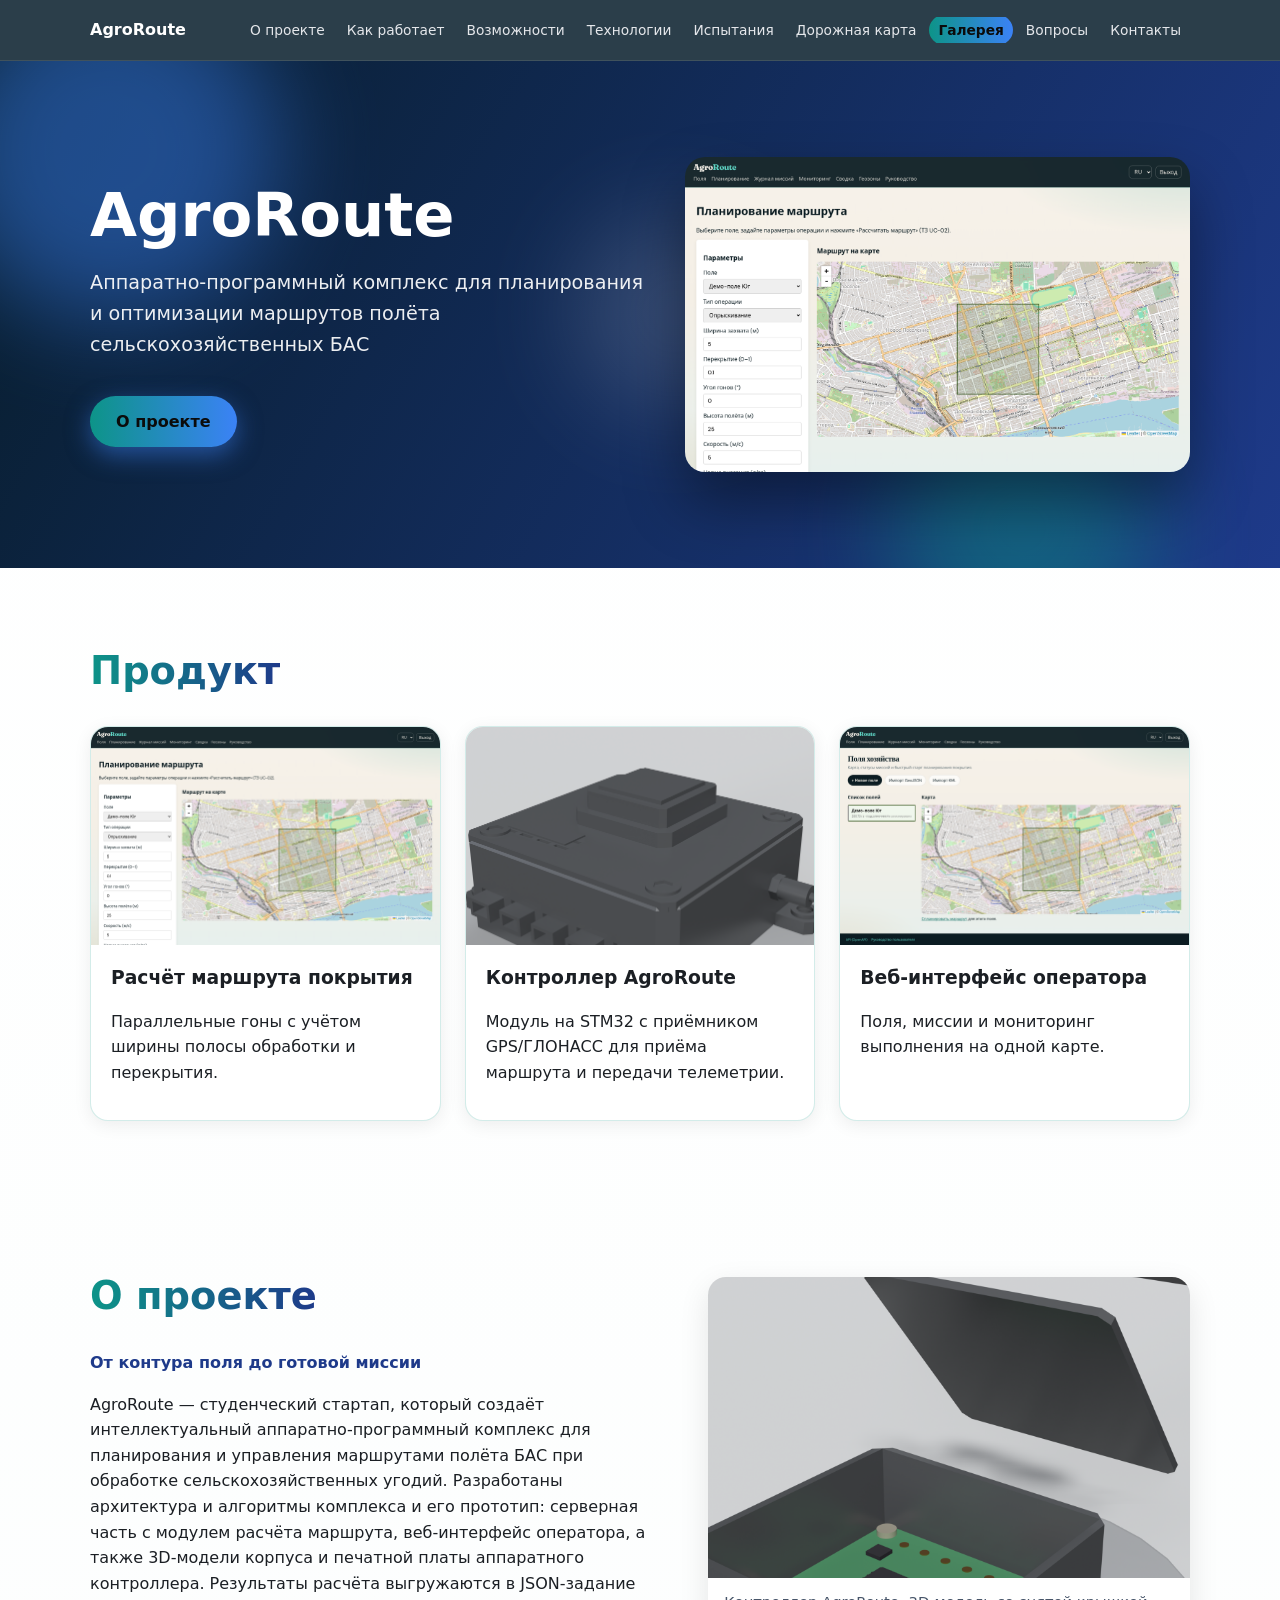
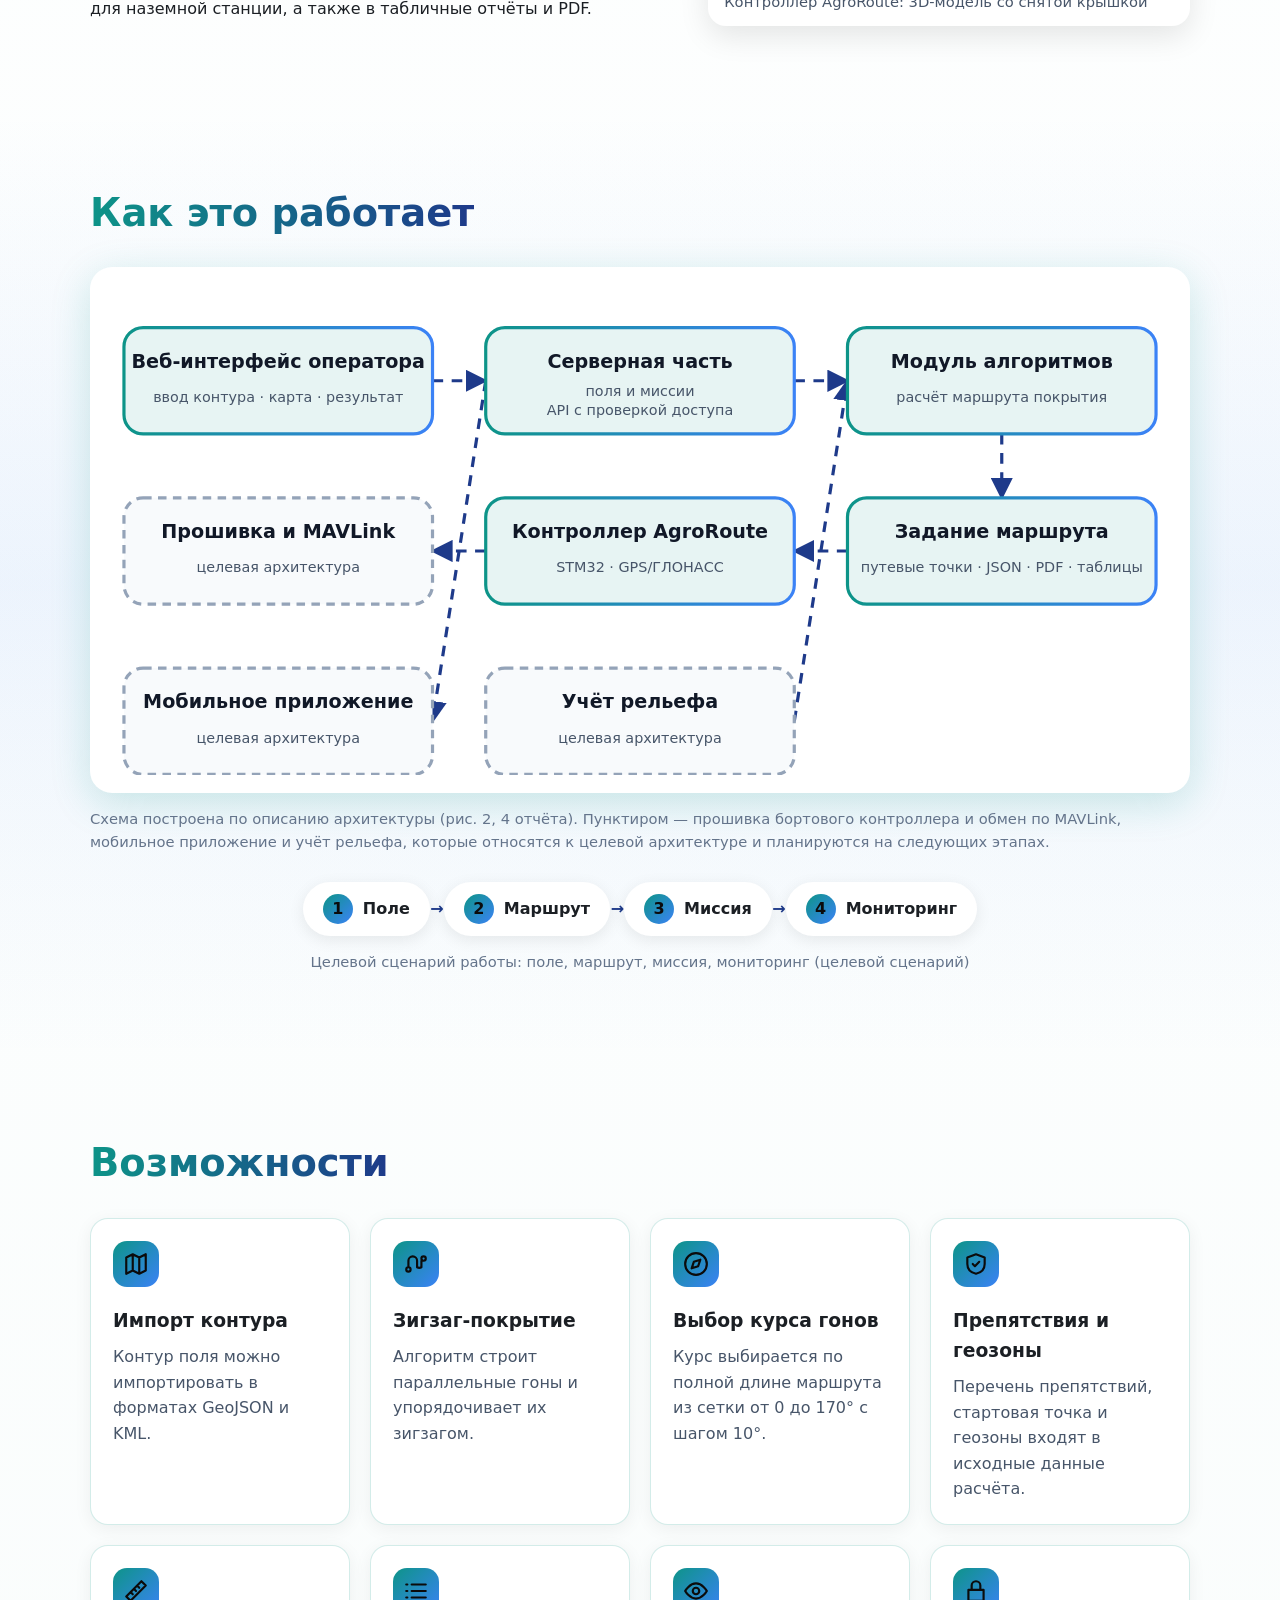
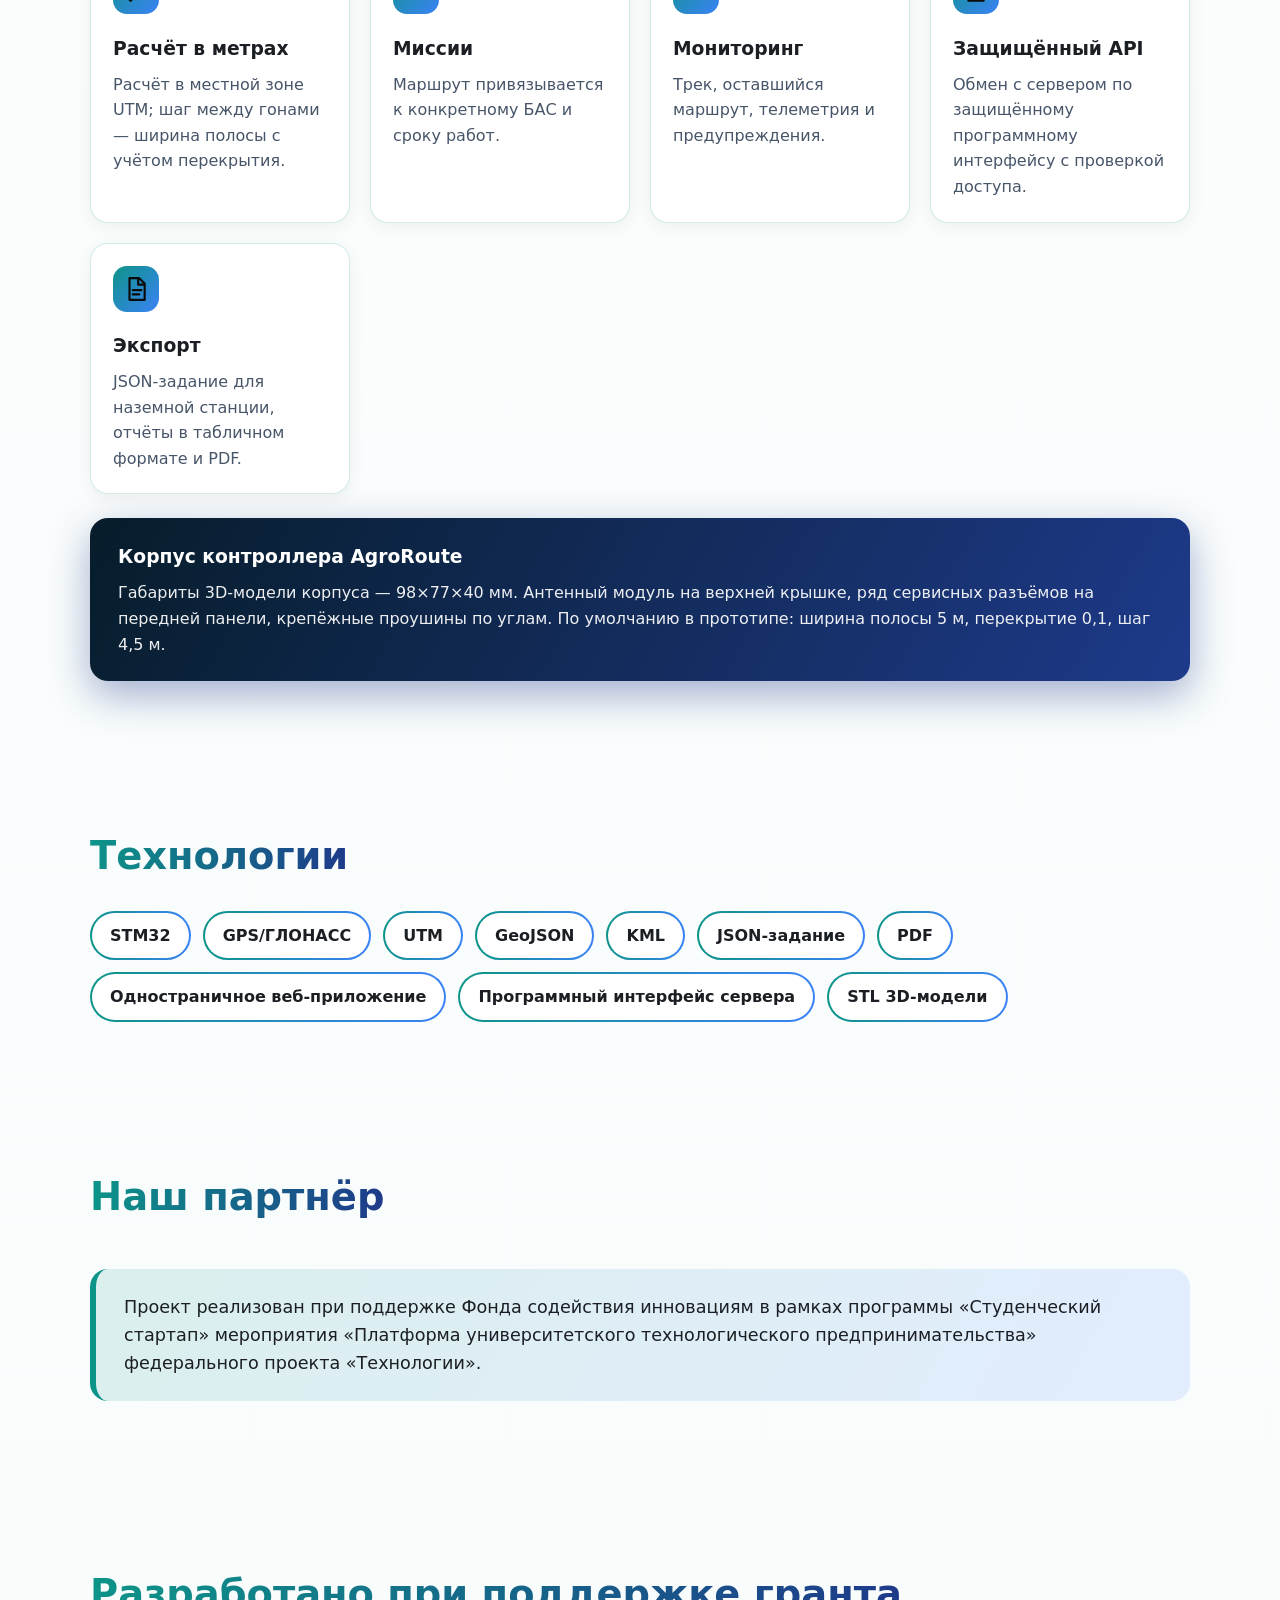
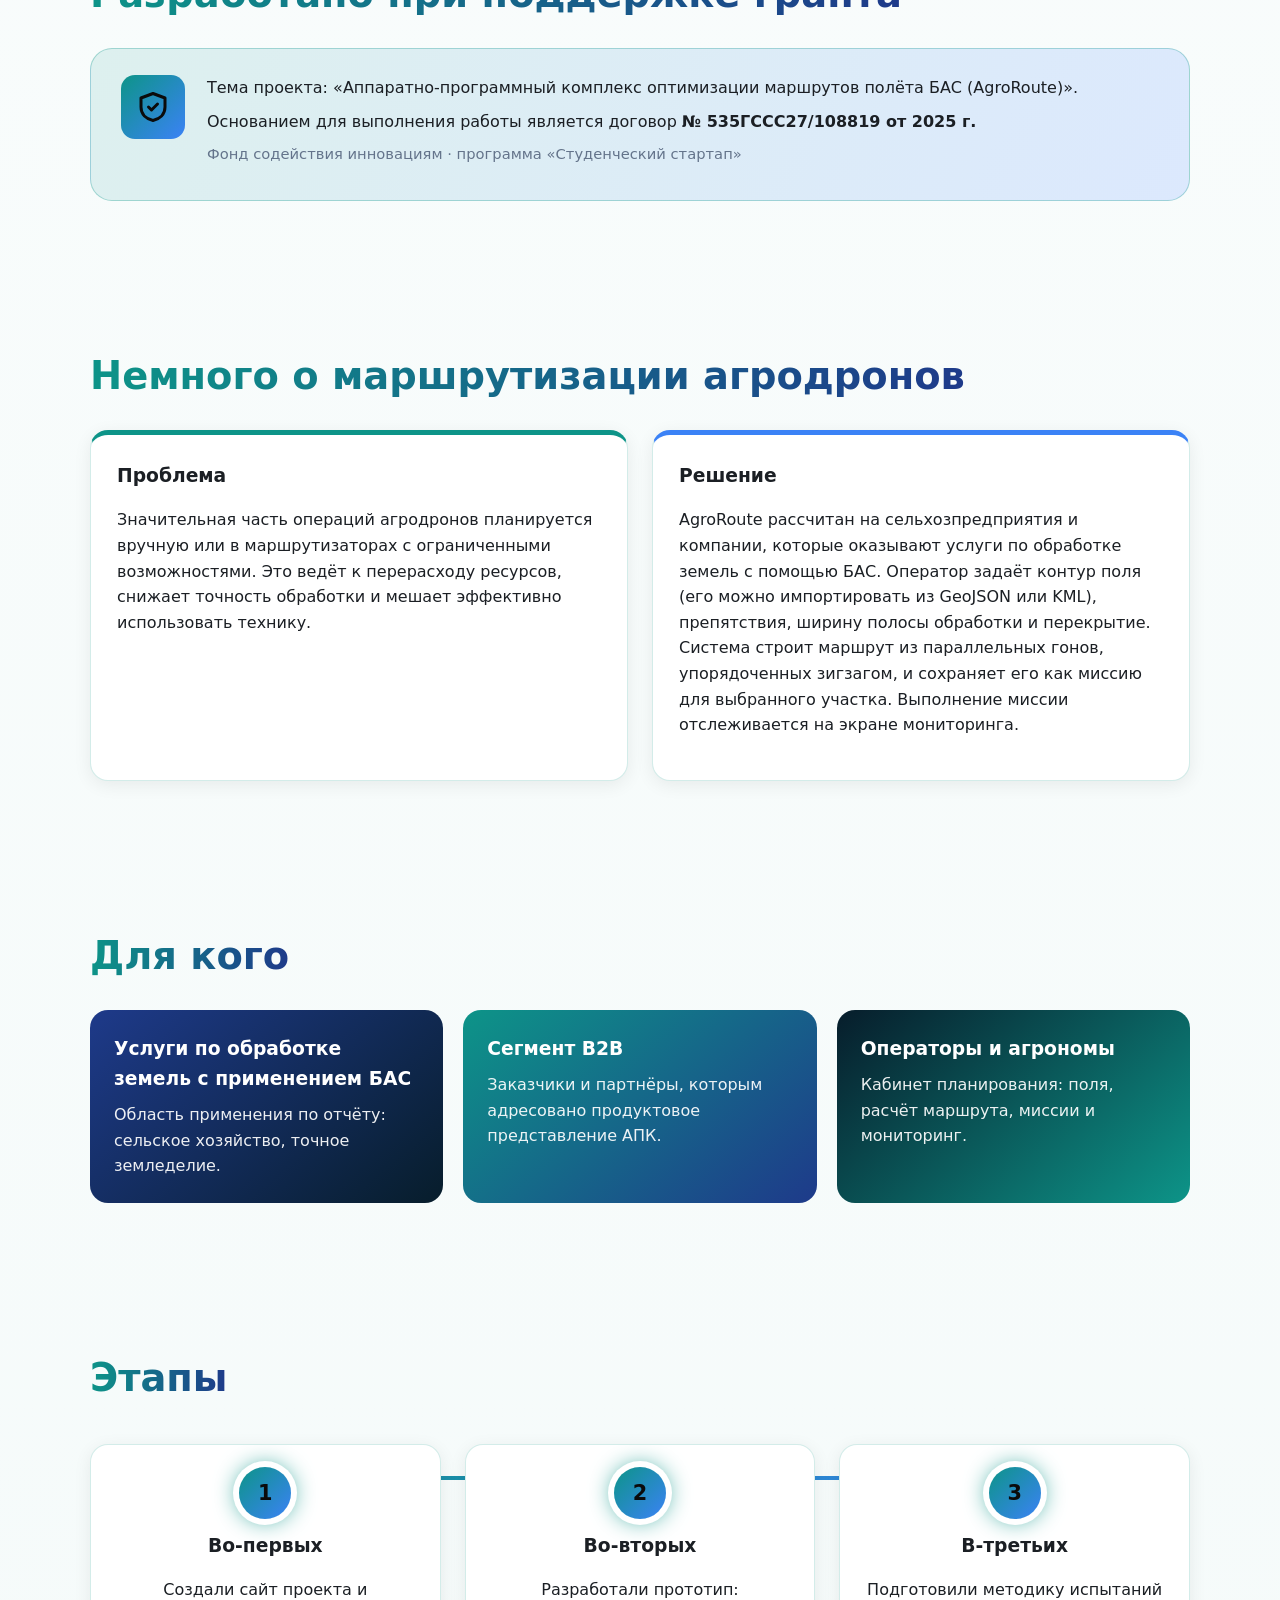
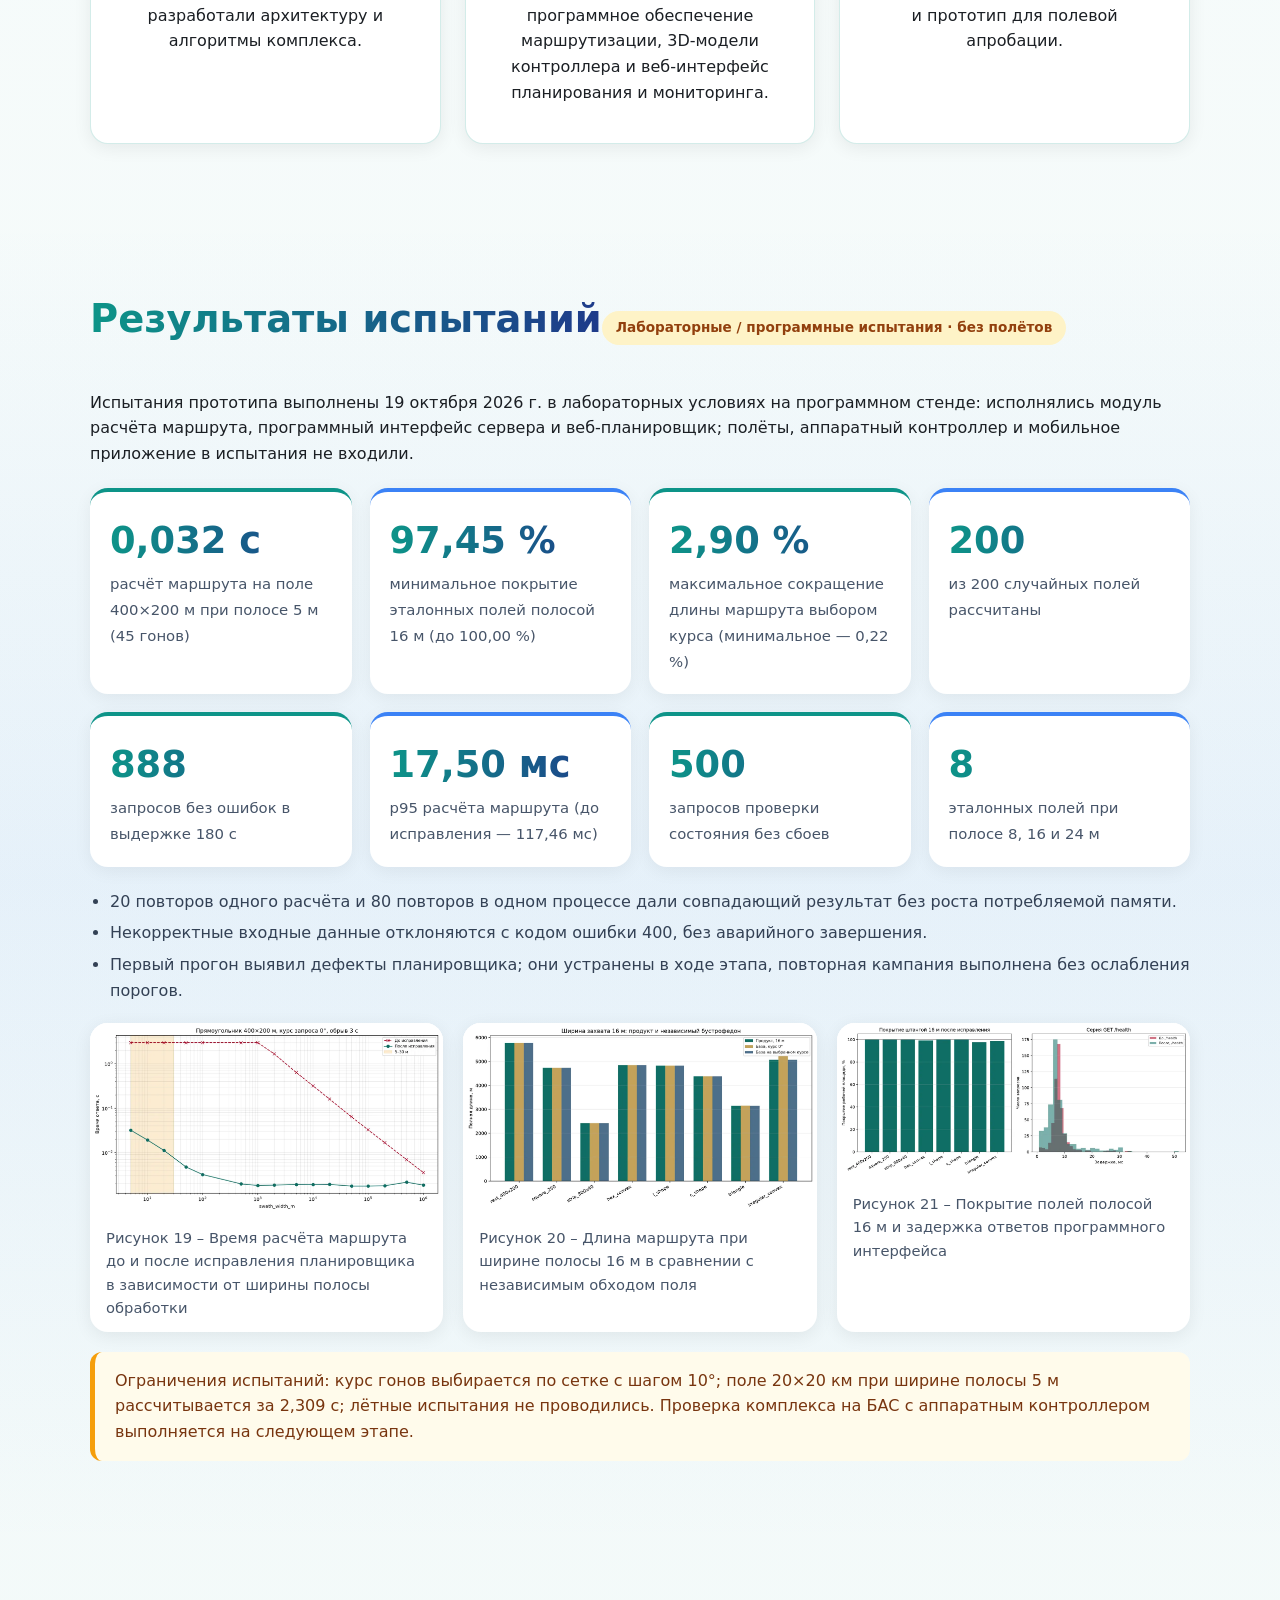
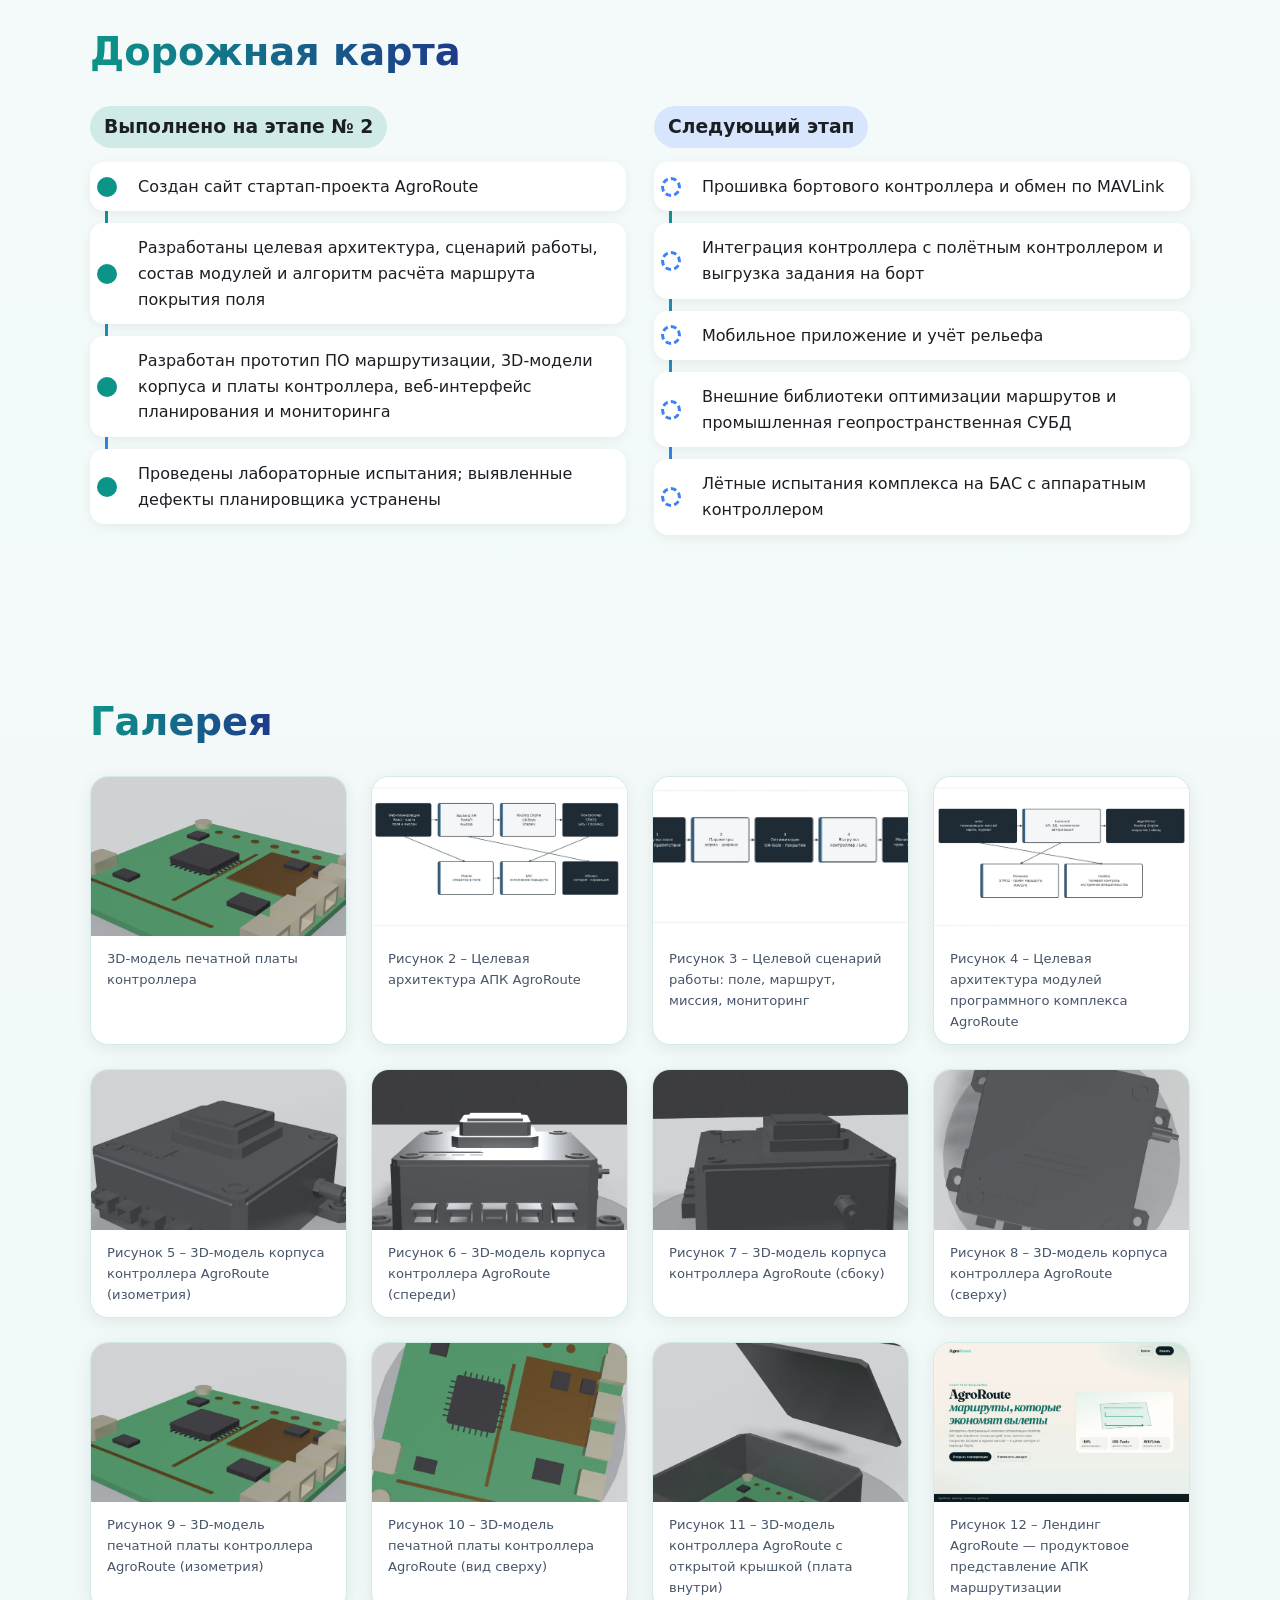
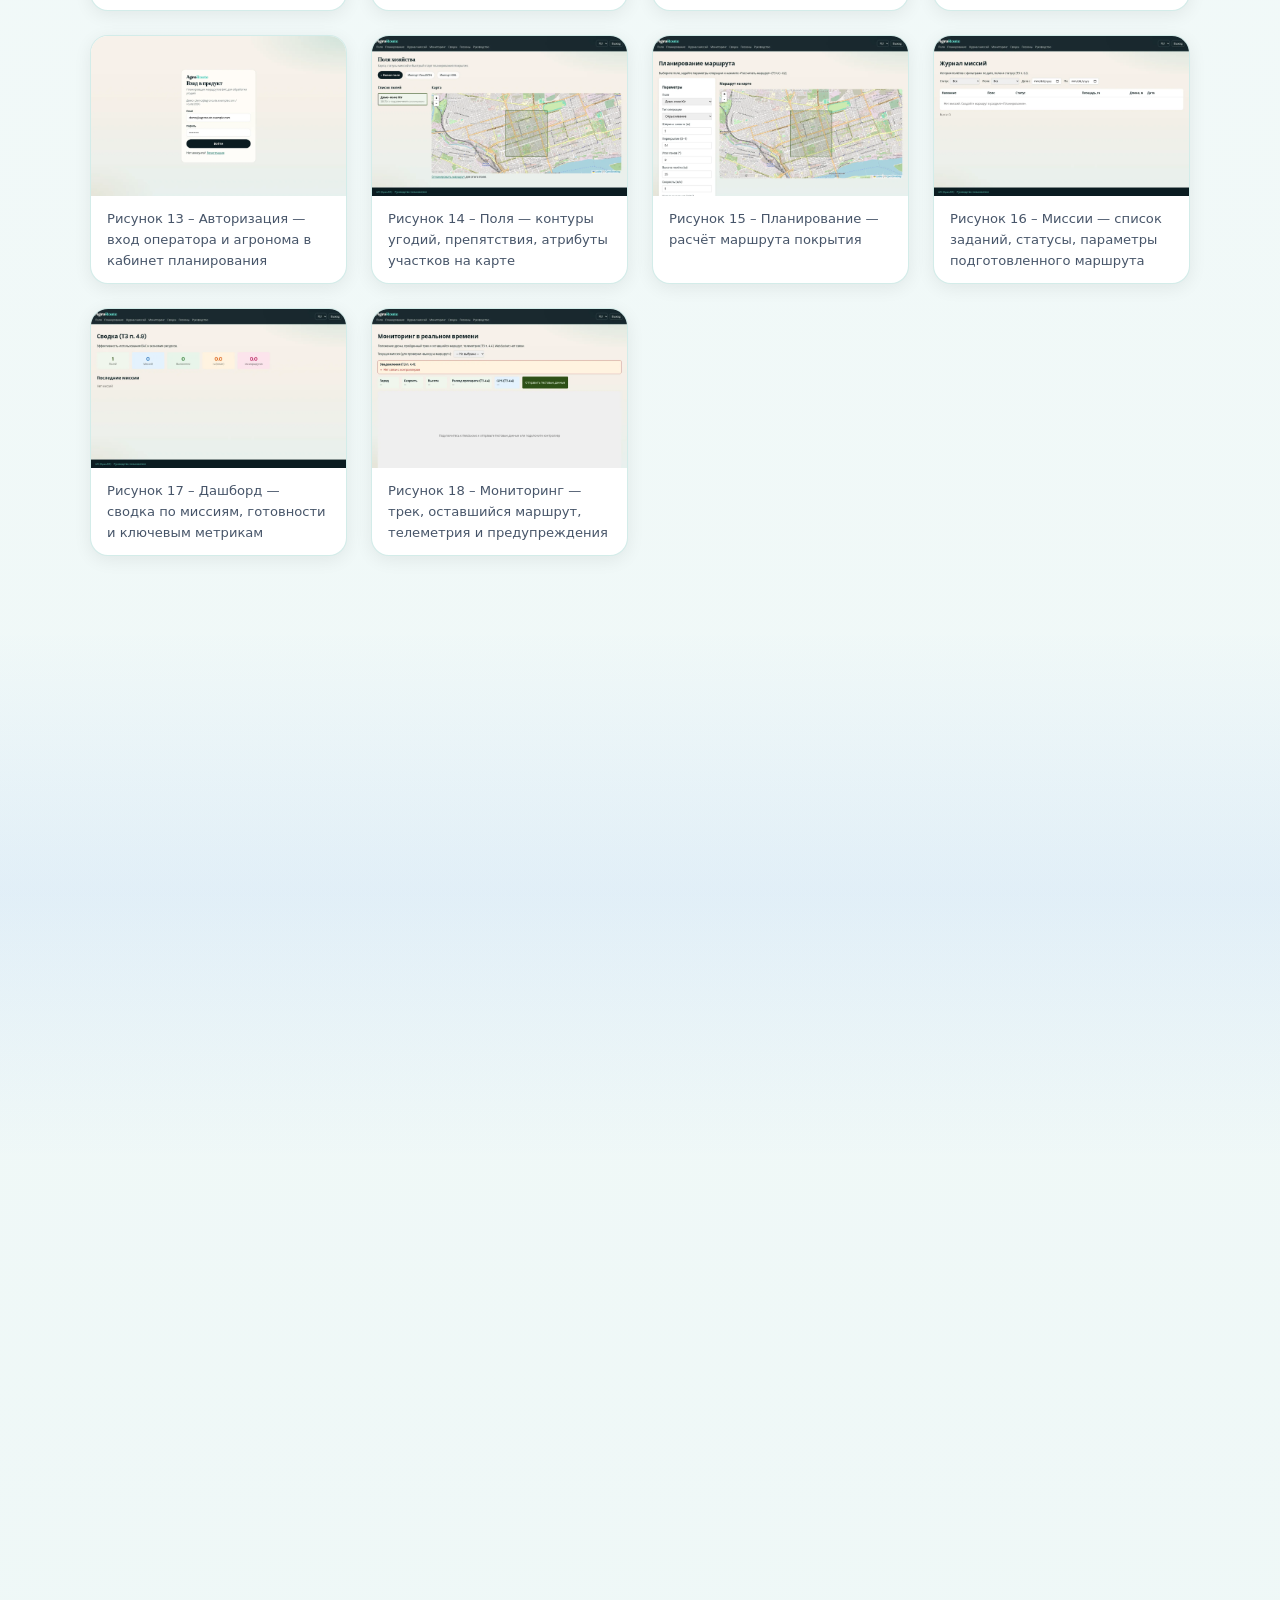
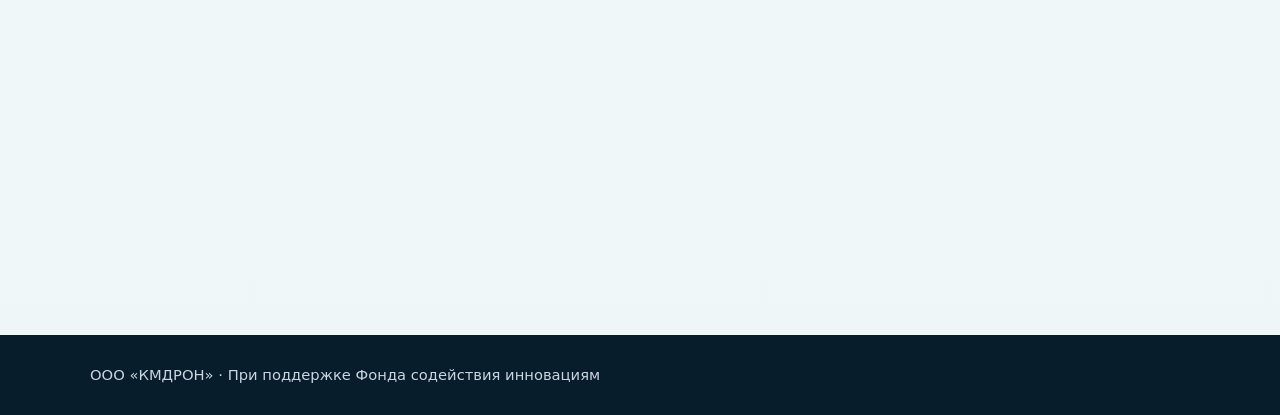
==== commit 1573b8ad: "Убран вопрос о полётах" ====
--- a/index.html
+++ b/index.html
@@ -5,6 +5,6 @@
 <section id="partner" class="reveal"><div class="wrap"><h2>Наш партнёр</h2><p class="fund">Проект реализован при поддержке Фонда содействия инновациям в рамках программы «Студенческий стартап» мероприятия «Платформа университетского технологического предпринимательства» федерального проекта «Технологии».</p></div></section><section id="grant" class="reveal"><div class="wrap"><h2>Разработано при поддержке гранта</h2><div class="grant"><div class="gi"><svg viewBox="0 0 24 24" aria-hidden="true"><path d="M12 3l8 3v6c0 5-3.5 8-8 9-4.5-1-8-4-8-9V6zM9 12l2 2 4-4"/></svg></div><div><p>Тема проекта: «Аппаратно-программный комплекс оптимизации маршрутов полёта БАС (AgroRoute)».</p><p>Основанием для выполнения работы является договор <b>№ 535ГССС27/108819 от 2025 г.</b></p><p class="note">Фонд содействия инновациям · программа «Студенческий стартап»</p></div></div></div></section>
 <section id="info" class="reveal"><div class="wrap"><h2>Немного о маршрутизации агродронов</h2><div class="pb"><div><h3>Проблема</h3><p>Значительная часть операций агродронов планируется вручную или в маршрутизаторах с ограниченными возможностями. Это ведёт к перерасходу ресурсов, снижает точность обработки и мешает эффективно использовать технику.</p></div><div><h3>Решение</h3><p>AgroRoute рассчитан на сельхозпредприятия и компании, которые оказывают услуги по обработке земель с помощью БАС. Оператор задаёт контур поля (его можно импортировать из GeoJSON или KML), препятствия, ширину полосы обработки и перекрытие. Система строит маршрут из параллельных гонов, упорядоченных зигзагом, и сохраняет его как миссию для выбранного участка. Выполнение миссии отслеживается на экране мониторинга.</p></div></div></div></section><section id="who" class="reveal"><div class="wrap"><h2>Для кого</h2><div class="who"><div class="wc"><h3>Услуги по обработке земель с применением БАС</h3><p>Область применения по отчёту: сельское хозяйство, точное земледелие.</p></div><div class="wc"><h3>Сегмент B2B</h3><p>Заказчики и партнёры, которым адресовано продуктовое представление АПК.</p></div><div class="wc"><h3>Операторы и агрономы</h3><p>Кабинет планирования: поля, расчёт маршрута, миссии и мониторинг.</p></div></div></div></section>
 <section id="steps" class="reveal"><div class="wrap"><h2>Этапы</h2><div class="steps"><div class="step"><div class="n">1</div><h3>Во-первых</h3><p>Создали сайт проекта и разработали архитектуру и алгоритмы комплекса.</p></div><div class="step"><div class="n">2</div><h3>Во-вторых</h3><p>Разработали прототип: программное обеспечение маршрутизации, 3D-модели контроллера и веб-интерфейс планирования и мониторинга.</p></div><div class="step"><div class="n">3</div><h3>В-третьих</h3><p>Подготовили методику испытаний и прототип для полевой апробации.</p></div></div></div></section><section id="tests" class="reveal"><div class="wrap"><h2>Результаты испытаний</h2><div class="badge">Лабораторные / программные испытания · без полётов</div><p>Испытания прототипа выполнены 19 октября 2026 г. в лабораторных условиях на программном стенде: исполнялись модуль расчёта маршрута, программный интерфейс сервера и веб-планировщик; полёты, аппаратный контроллер и мобильное приложение в испытания не входили.</p><div class="counters"><div class="ct"><b data-to="0.032" data-dec="3" data-suf=" с">0,032 с</b><span>расчёт маршрута на поле 400×200 м при полосе 5 м (45 гонов)</span></div><div class="ct"><b data-to="97.45" data-dec="2" data-suf=" %">97,45 %</b><span>минимальное покрытие эталонных полей полосой 16 м (до 100,00 %)</span></div><div class="ct"><b data-to="2.9" data-dec="2" data-suf=" %">2,90 %</b><span>максимальное сокращение длины маршрута выбором курса (минимальное — 0,22 %)</span></div><div class="ct"><b data-to="200" data-dec="0" data-suf="">200</b><span>из 200 случайных полей рассчитаны</span></div><div class="ct"><b data-to="888" data-dec="0" data-suf="">888</b><span>запросов без ошибок в выдержке 180 с</span></div><div class="ct"><b data-to="17.5" data-dec="2" data-suf=" мс">17,50 мс</b><span>p95 расчёта маршрута (до исправления — 117,46 мс)</span></div><div class="ct"><b data-to="500" data-dec="0" data-suf="">500</b><span>запросов проверки состояния без сбоев</span></div><div class="ct"><b data-to="8" data-dec="0" data-suf="">8</b><span>эталонных полей при полосе 8, 16 и 24 м</span></div></div><ul class="more"><li>20 повторов одного расчёта и 80 повторов в одном процессе дали совпадающий результат без роста потребляемой памяти.</li><li>Некорректные входные данные отклоняются с кодом ошибки 400, без аварийного завершения.</li><li>Первый прогон выявил дефекты планировщика; они устранены в ходе этапа, повторная кампания выполнена без ослабления порогов.</li></ul><div class="charts"><figure><img src="img/r/fig19.webp" alt="Рисунок 19 – Время расчёта маршрута до и после исправления планировщика в зависимости от ширины полосы обработки" loading="lazy"><figcaption>Рисунок 19 – Время расчёта маршрута до и после исправления планировщика в зависимости от ширины полосы обработки</figcaption></figure><figure><img src="img/r/fig20.webp" alt="Рисунок 20 – Длина маршрута при ширине полосы 16 м в сравнении с независимым обходом поля" loading="lazy"><figcaption>Рисунок 20 – Длина маршрута при ширине полосы 16 м в сравнении с независимым обходом поля</figcaption></figure><figure><img src="img/r/fig21.webp" alt="Рисунок 21 – Покрытие полей полосой 16 м и задержка ответов программного интерфейса" loading="lazy"><figcaption>Рисунок 21 – Покрытие полей полосой 16 м и задержка ответов программного интерфейса</figcaption></figure></div><p class="limits">Ограничения испытаний: курс гонов выбирается по сетке с шагом 10°; поле 20×20 км при ширине полосы 5 м рассчитывается за 2,309 с; лётные испытания не проводились. Проверка комплекса на БАС с аппаратным контроллером выполняется на следующем этапе.</p></div></section><section id="roadmap" class="reveal"><div class="wrap"><h2>Дорожная карта</h2><div class="road"><div><h3 class="rh done">Выполнено на этапе № 2</h3><ul><li class="ok">Создан сайт стартап-проекта AgroRoute</li><li class="ok">Разработаны целевая архитектура, сценарий работы, состав модулей и алгоритм расчёта маршрута покрытия поля</li><li class="ok">Разработан прототип ПО маршрутизации, 3D-модели корпуса и платы контроллера, веб-интерфейс планирования и мониторинга</li><li class="ok">Проведены лабораторные испытания; выявленные дефекты планировщика устранены</li></ul></div><div><h3 class="rh next">Следующий этап</h3><ul><li class="nx">Прошивка бортового контроллера и обмен по MAVLink</li><li class="nx">Интеграция контроллера с полётным контроллером и выгрузка задания на борт</li><li class="nx">Мобильное приложение и учёт рельефа</li><li class="nx">Внешние библиотеки оптимизации маршрутов и промышленная геопространственная СУБД</li><li class="nx">Лётные испытания комплекса на БАС с аппаратным контроллером</li></ul></div></div></div></section><section id="gallery" class="reveal"><div class="wrap"><h2>Галерея</h2><div class="cards gal"><figure><img src="img/04_pechatnaya_plata_kontrollera_3d.png" alt="3D-модель печатной платы контроллера" loading="lazy"><figcaption>3D-модель печатной платы контроллера</figcaption></figure><figure><img src="img/r/fig02.webp" alt="Рисунок 2 – Целевая архитектура АПК AgroRoute" loading="lazy"><figcaption>Рисунок 2 – Целевая архитектура АПК AgroRoute</figcaption></figure><figure><img src="img/r/fig03.webp" alt="Рисунок 3 – Целевой сценарий работы: поле, маршрут, миссия, мониторинг" loading="lazy"><figcaption>Рисунок 3 – Целевой сценарий работы: поле, маршрут, миссия, мониторинг</figcaption></figure><figure><img src="img/r/fig04.webp" alt="Рисунок 4 – Целевая архитектура модулей программного комплекса AgroRoute" loading="lazy"><figcaption>Рисунок 4 – Целевая архитектура модулей программного комплекса AgroRoute</figcaption></figure><figure><img src="img/r/fig05.webp" alt="Рисунок 5 – 3D-модель корпуса контроллера AgroRoute (изометрия)" loading="lazy"><figcaption>Рисунок 5 – 3D-модель корпуса контроллера AgroRoute (изометрия)</figcaption></figure><figure><img src="img/r/fig06.webp" alt="Рисунок 6 – 3D-модель корпуса контроллера AgroRoute (спереди)" loading="lazy"><figcaption>Рисунок 6 – 3D-модель корпуса контроллера AgroRoute (спереди)</figcaption></figure><figure><img src="img/r/fig07.webp" alt="Рисунок 7 – 3D-модель корпуса контроллера AgroRoute (сбоку)" loading="lazy"><figcaption>Рисунок 7 – 3D-модель корпуса контроллера AgroRoute (сбоку)</figcaption></figure><figure><img src="img/r/fig08.webp" alt="Рисунок 8 – 3D-модель корпуса контроллера AgroRoute (сверху)" loading="lazy"><figcaption>Рисунок 8 – 3D-модель корпуса контроллера AgroRoute (сверху)</figcaption></figure><figure><img src="img/r/fig09.webp" alt="Рисунок 9 – 3D-модель печатной платы контроллера AgroRoute (изометрия)" loading="lazy"><figcaption>Рисунок 9 – 3D-модель печатной платы контроллера AgroRoute (изометрия)</figcaption></figure><figure><img src="img/r/fig10.webp" alt="Рисунок 10 – 3D-модель печатной платы контроллера AgroRoute (вид сверху)" loading="lazy"><figcaption>Рисунок 10 – 3D-модель печатной платы контроллера AgroRoute (вид сверху)</figcaption></figure><figure><img src="img/r/fig11.webp" alt="Рисунок 11 – 3D-модель контроллера AgroRoute с открытой крышкой (плата внутри)" loading="lazy"><figcaption>Рисунок 11 – 3D-модель контроллера AgroRoute с открытой крышкой (плата внутри)</figcaption></figure><figure><img src="img/r/fig12.webp" alt="Рисунок 12 – Лендинг AgroRoute — продуктовое представление АПК маршрутизации" loading="lazy"><figcaption>Рисунок 12 – Лендинг AgroRoute — продуктовое представление АПК маршрутизации</figcaption></figure><figure><img src="img/r/fig13.webp" alt="Рисунок 13 – Авторизация — вход оператора и агронома в кабинет планирования" loading="lazy"><figcaption>Рисунок 13 – Авторизация — вход оператора и агронома в кабинет планирования</figcaption></figure><figure><img src="img/r/fig14.webp" alt="Рисунок 14 – Поля — контуры угодий, препятствия, атрибуты участков на карте" loading="lazy"><figcaption>Рисунок 14 – Поля — контуры угодий, препятствия, атрибуты участков на карте</figcaption></figure><figure><img src="img/r/fig15.webp" alt="Рисунок 15 – Планирование — расчёт маршрута покрытия" loading="lazy"><figcaption>Рисунок 15 – Планирование — расчёт маршрута покрытия</figcaption></figure><figure><img src="img/r/fig16.webp" alt="Рисунок 16 – Миссии — список заданий, статусы, параметры подготовленного маршрута" loading="lazy"><figcaption>Рисунок 16 – Миссии — список заданий, статусы, параметры подготовленного маршрута</figcaption></figure><figure><img src="img/r/fig17.webp" alt="Рисунок 17 – Дашборд — сводка по миссиям, готовности и ключевым метрикам" loading="lazy"><figcaption>Рисунок 17 – Дашборд — сводка по миссиям, готовности и ключевым метрикам</figcaption></figure><figure><img src="img/r/fig18.webp" alt="Рисунок 18 – Мониторинг — трек, оставшийся маршрут, телеметрия и предупреждения" loading="lazy"><figcaption>Рисунок 18 – Мониторинг — трек, оставшийся маршрут, телеметрия и предупреждения</figcaption></figure></div></div></section>
-<section id="faq" class="reveal"><div class="wrap"><h2>Вопросы и ответы</h2><div class="faq"><details><summary>Проводились ли лётные испытания?</summary><p>Нет. Испытания выполнены в лабораторных условиях на программном стенде; лётные испытания выполняются на следующем этапе.</p></details><details><summary>Какие данные нужны для расчёта маршрута?</summary><p>Геометрия поля, перечень препятствий, ширина полосы обработки, доля перекрытия, угол гонов, необязательная стартовая точка и геозоны.</p></details><details><summary>Как строится маршрут?</summary><p>Алгоритм покрытия строит параллельные гоны и упорядочивает их зигзагом; шаг между гонами равен ширине полосы обработки с учётом перекрытия.</p></details><details><summary>На чём основан контроллер?</summary><p>На микроконтроллере STM32 и приёмнике GPS/ГЛОНАСС. Контроллер предназначен для приёма маршрута и передачи телеметрии.</p></details><details><summary>Учитывается ли рельеф?</summary><p>Учёт рельефа местности в прототипе не реализован и планируется.</p></details></div></div></section><section id="team" class="reveal"><div class="wrap"><h2>Команда</h2><div class="team"><h3>ООО «КМДРОН»</h3><p>Основатель проекта: Маклашов Кирилл</p></div></div></section>
+<section id="faq" class="reveal"><div class="wrap"><h2>Вопросы и ответы</h2><div class="faq"><details><summary>Какие данные нужны для расчёта маршрута?</summary><p>Геометрия поля, перечень препятствий, ширина полосы обработки, доля перекрытия, угол гонов, необязательная стартовая точка и геозоны.</p></details><details><summary>Как строится маршрут?</summary><p>Алгоритм покрытия строит параллельные гоны и упорядочивает их зигзагом; шаг между гонами равен ширине полосы обработки с учётом перекрытия.</p></details><details><summary>На чём основан контроллер?</summary><p>На микроконтроллере STM32 и приёмнике GPS/ГЛОНАСС. Контроллер предназначен для приёма маршрута и передачи телеметрии.</p></details><details><summary>Учитывается ли рельеф?</summary><p>Учёт рельефа местности в прототипе не реализован и планируется.</p></details></div></div></section><section id="team" class="reveal"><div class="wrap"><h2>Команда</h2><div class="team"><h3>ООО «КМДРОН»</h3><p>Основатель проекта: Маклашов Кирилл</p></div></div></section>
 <section id="contacts" class="reveal"><div class="wrap"><h2>Контакты</h2><div class="team contacts"><h3>ООО «КМДРОН»</h3><p>Email: <a href="mailto:say-maklashov@mail.ru">say-maklashov@mail.ru</a></p><p>Город: пгт Нижние Вязовые, Республика Татарстан</p></div></div></section>
 <footer><div class="wrap">ООО «КМДРОН» · При поддержке Фонда содействия инновациям</div></footer><div id="lb" hidden><button aria-label="Закрыть">×</button><img alt=""><p></p></div><script src="app.js" defer></script></body></html>
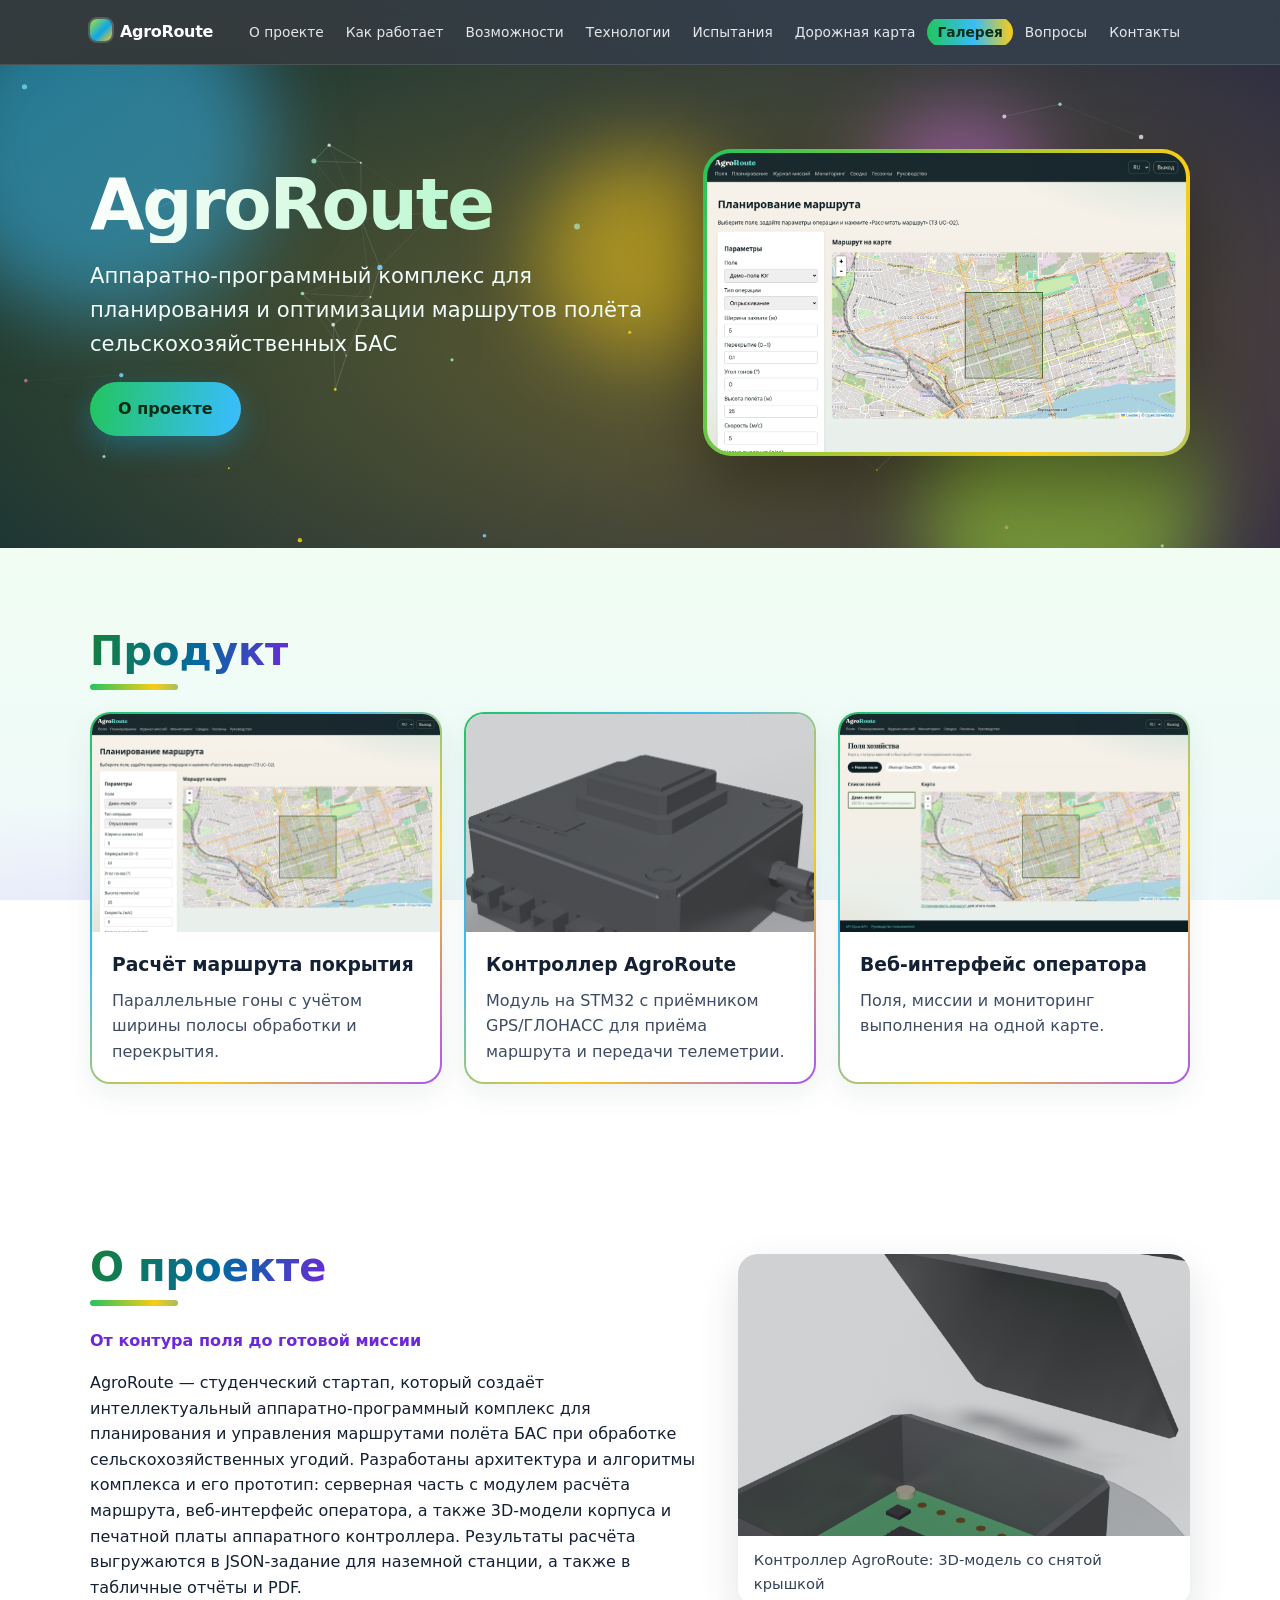
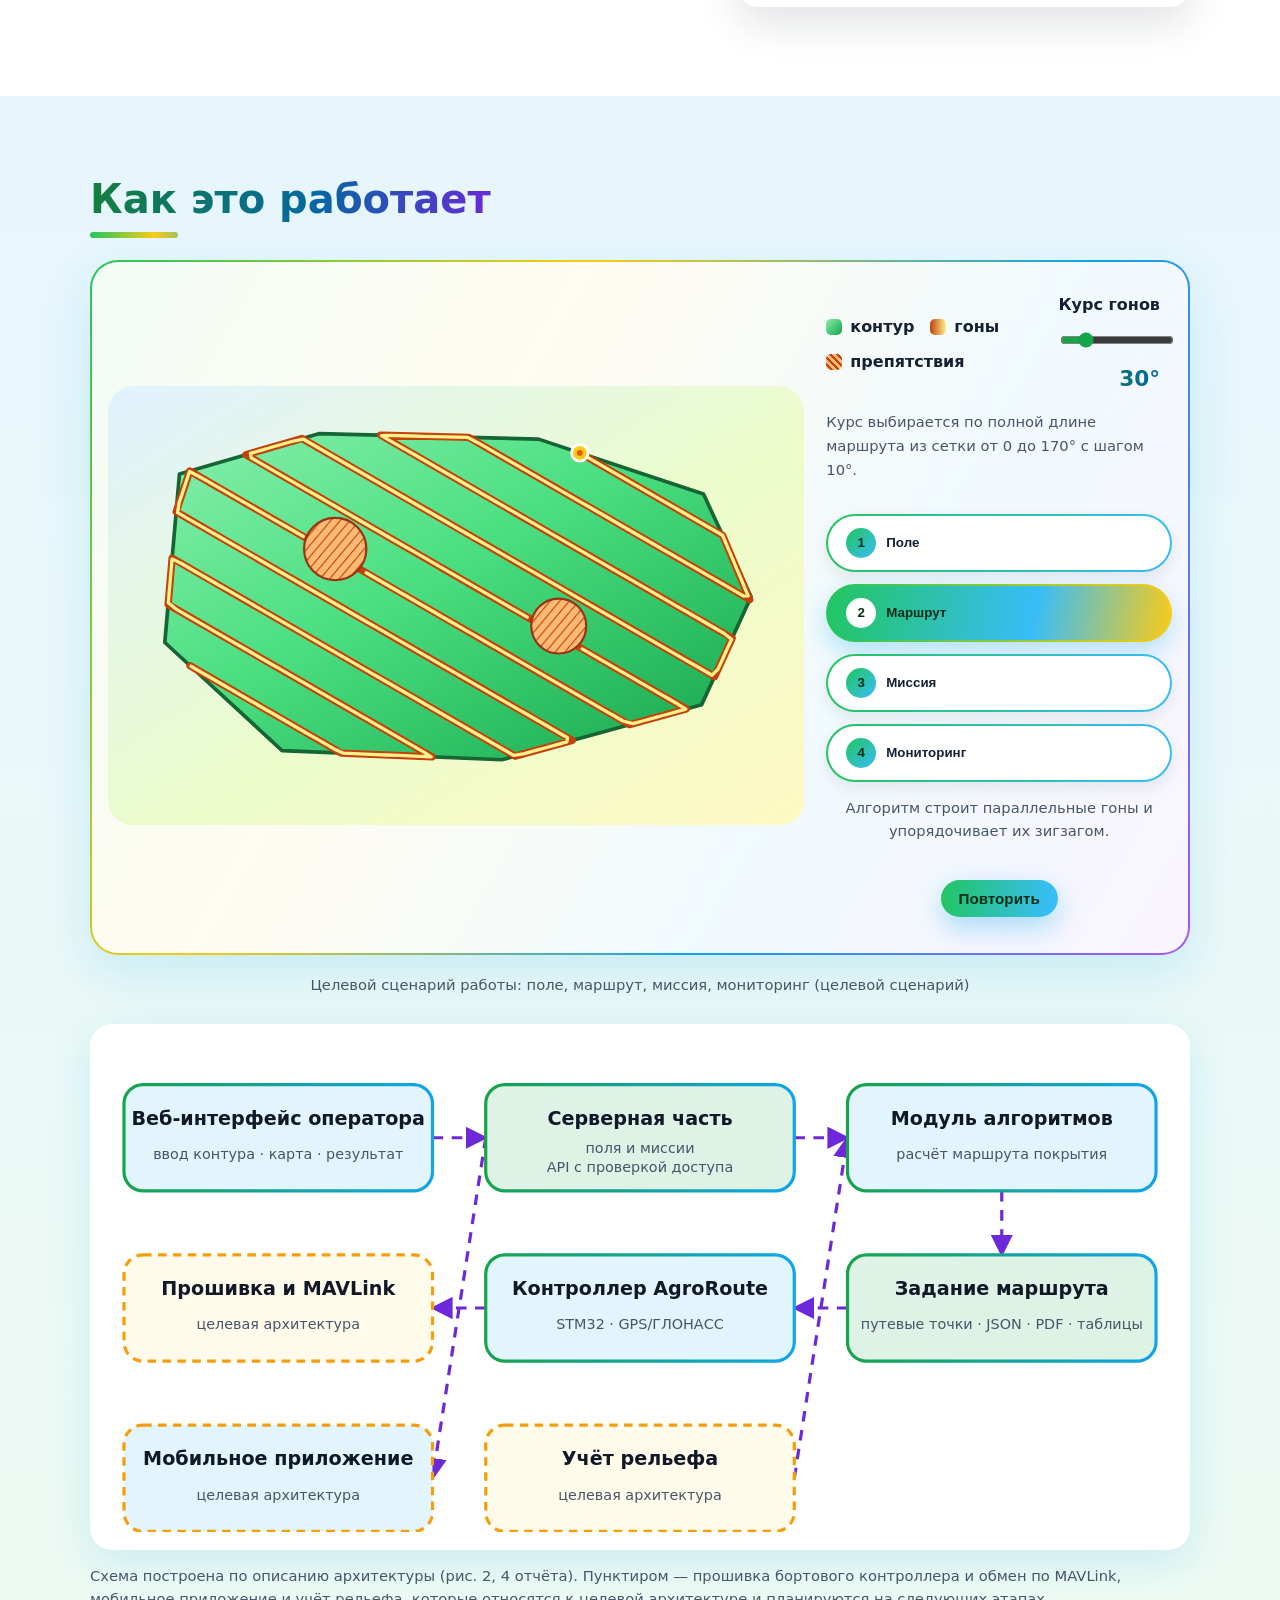
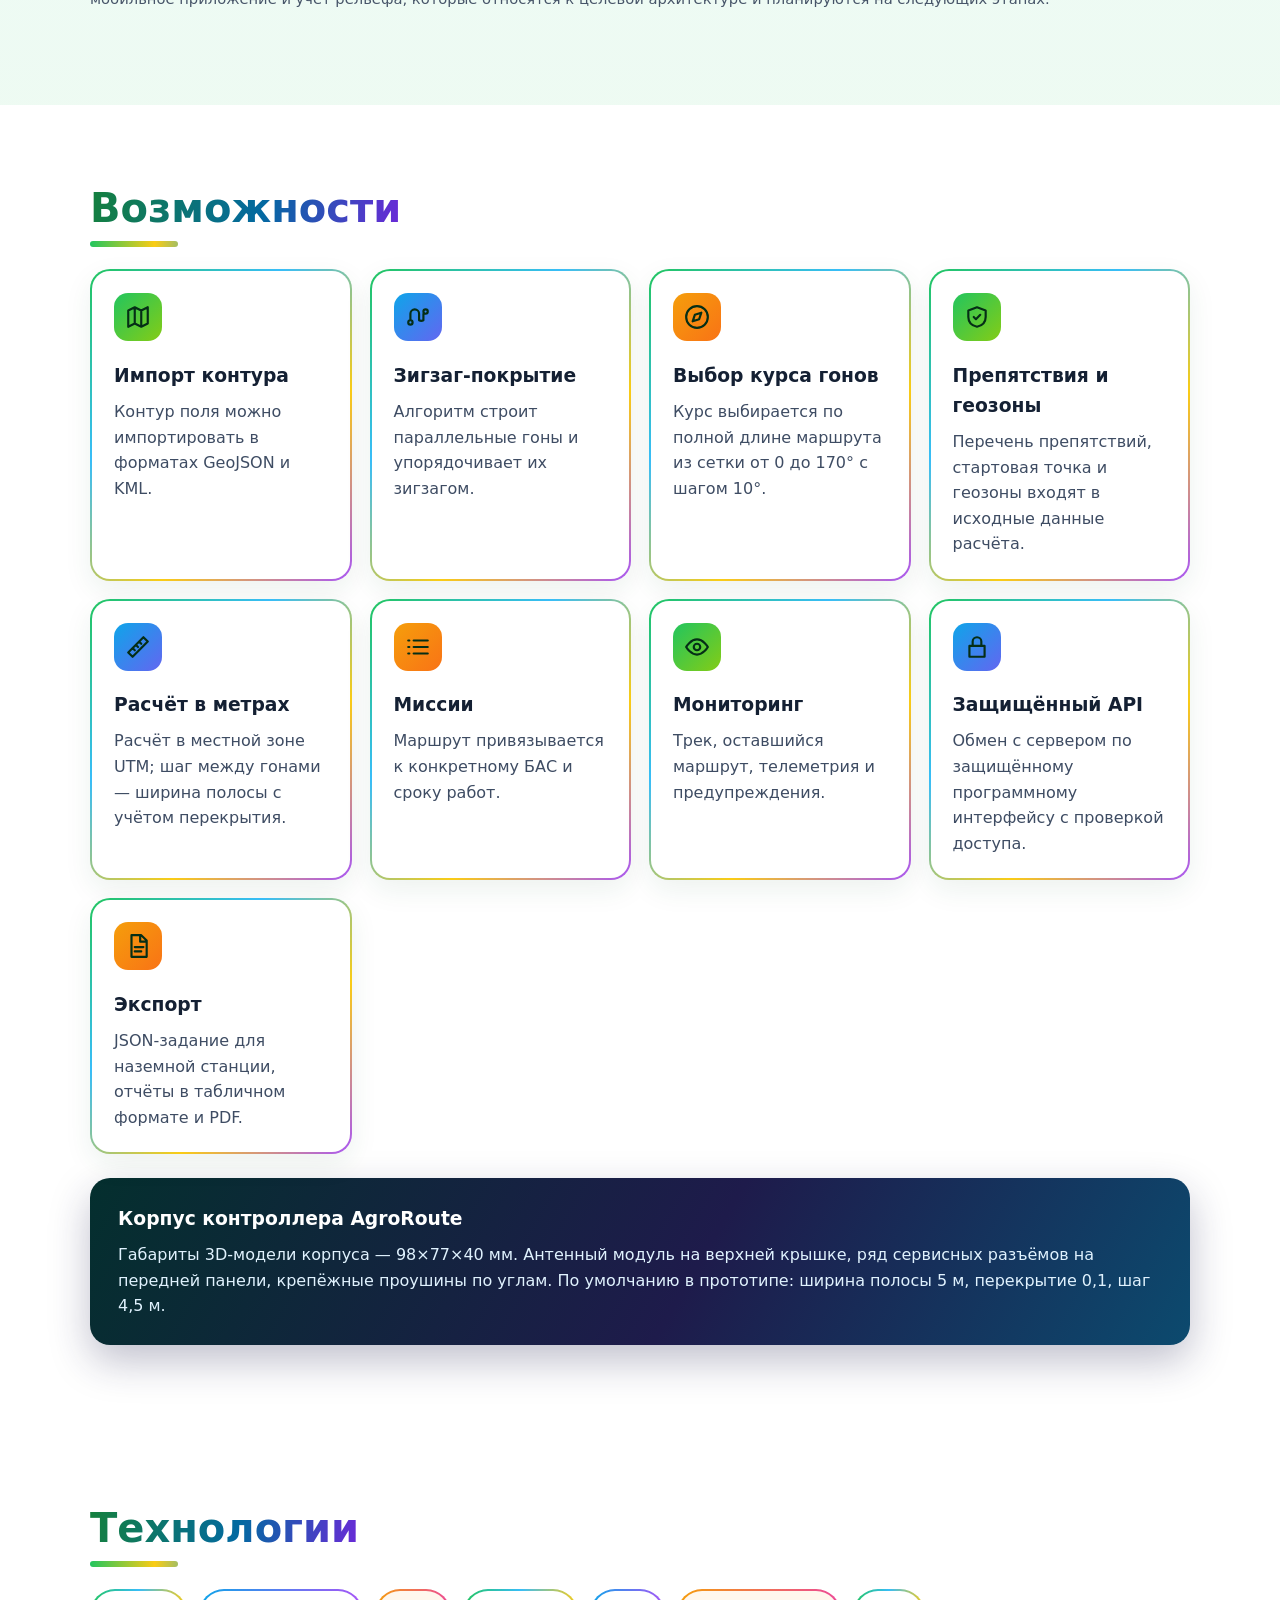
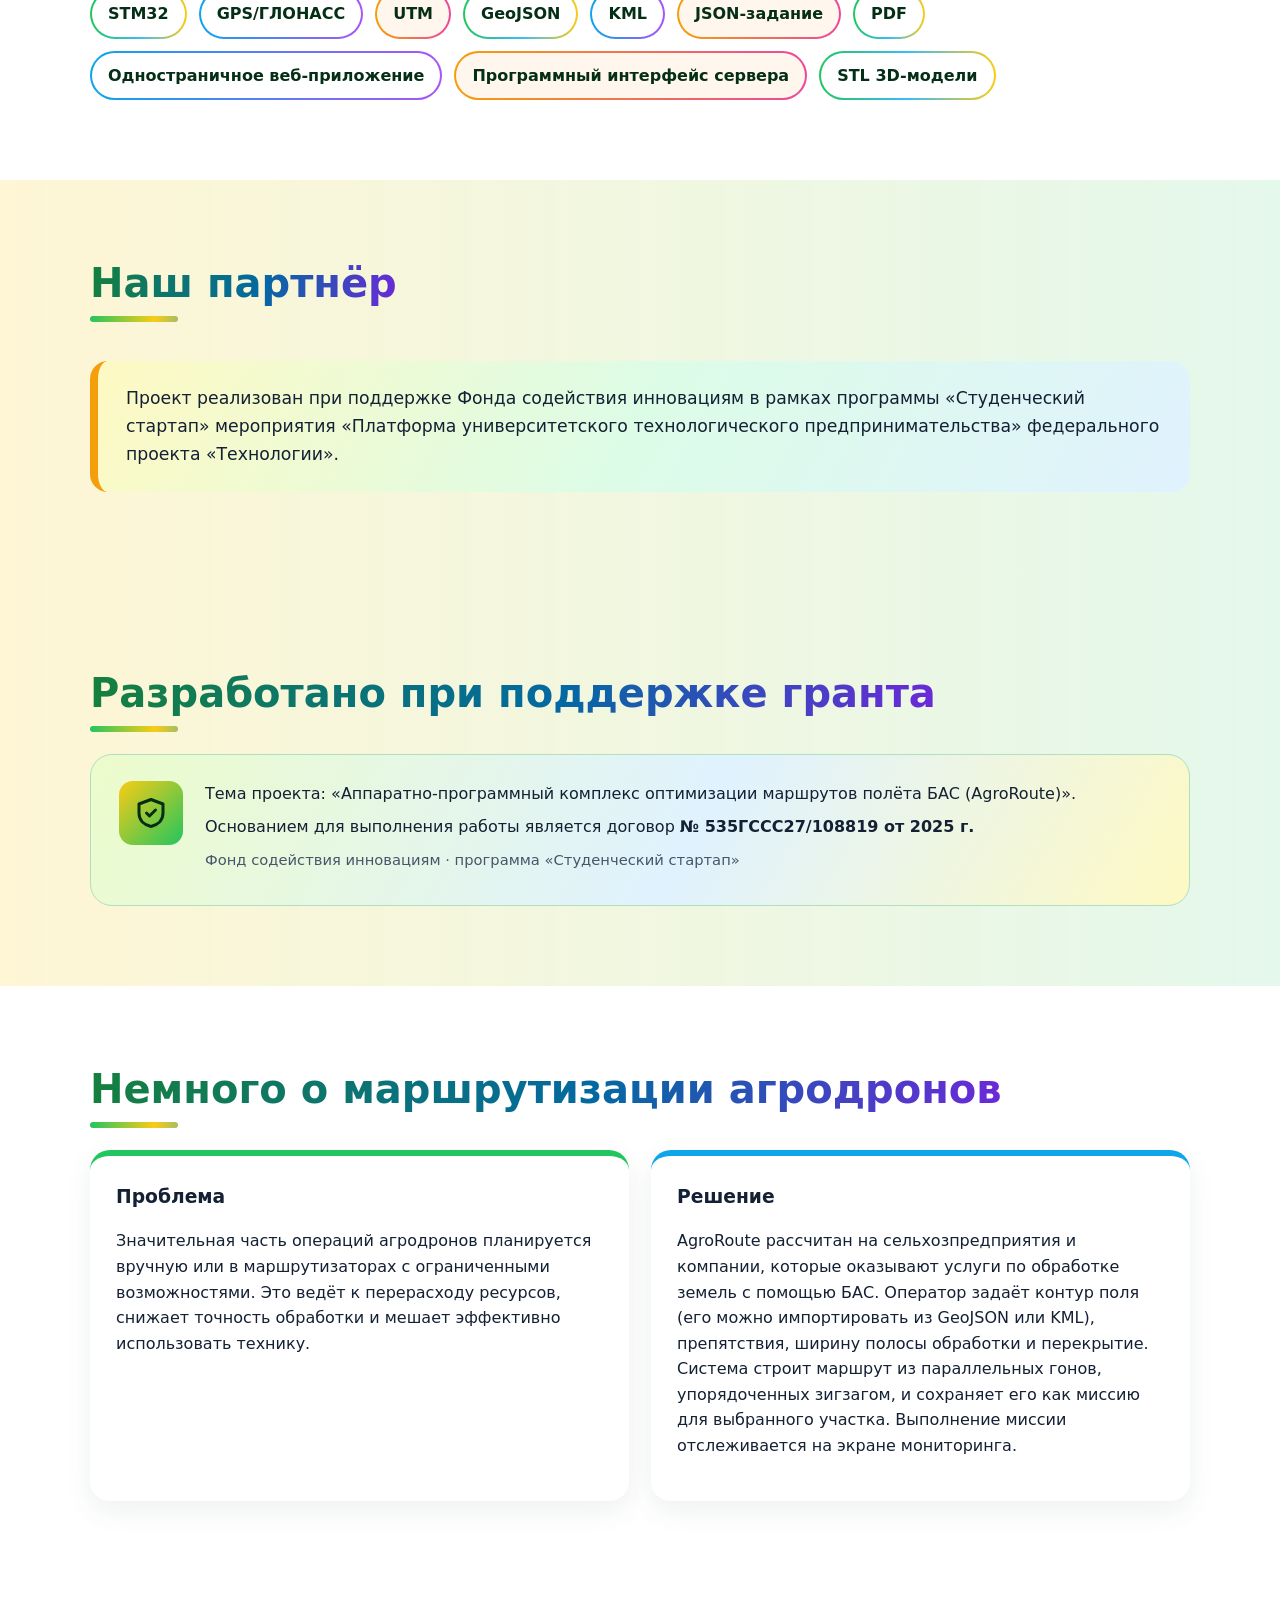
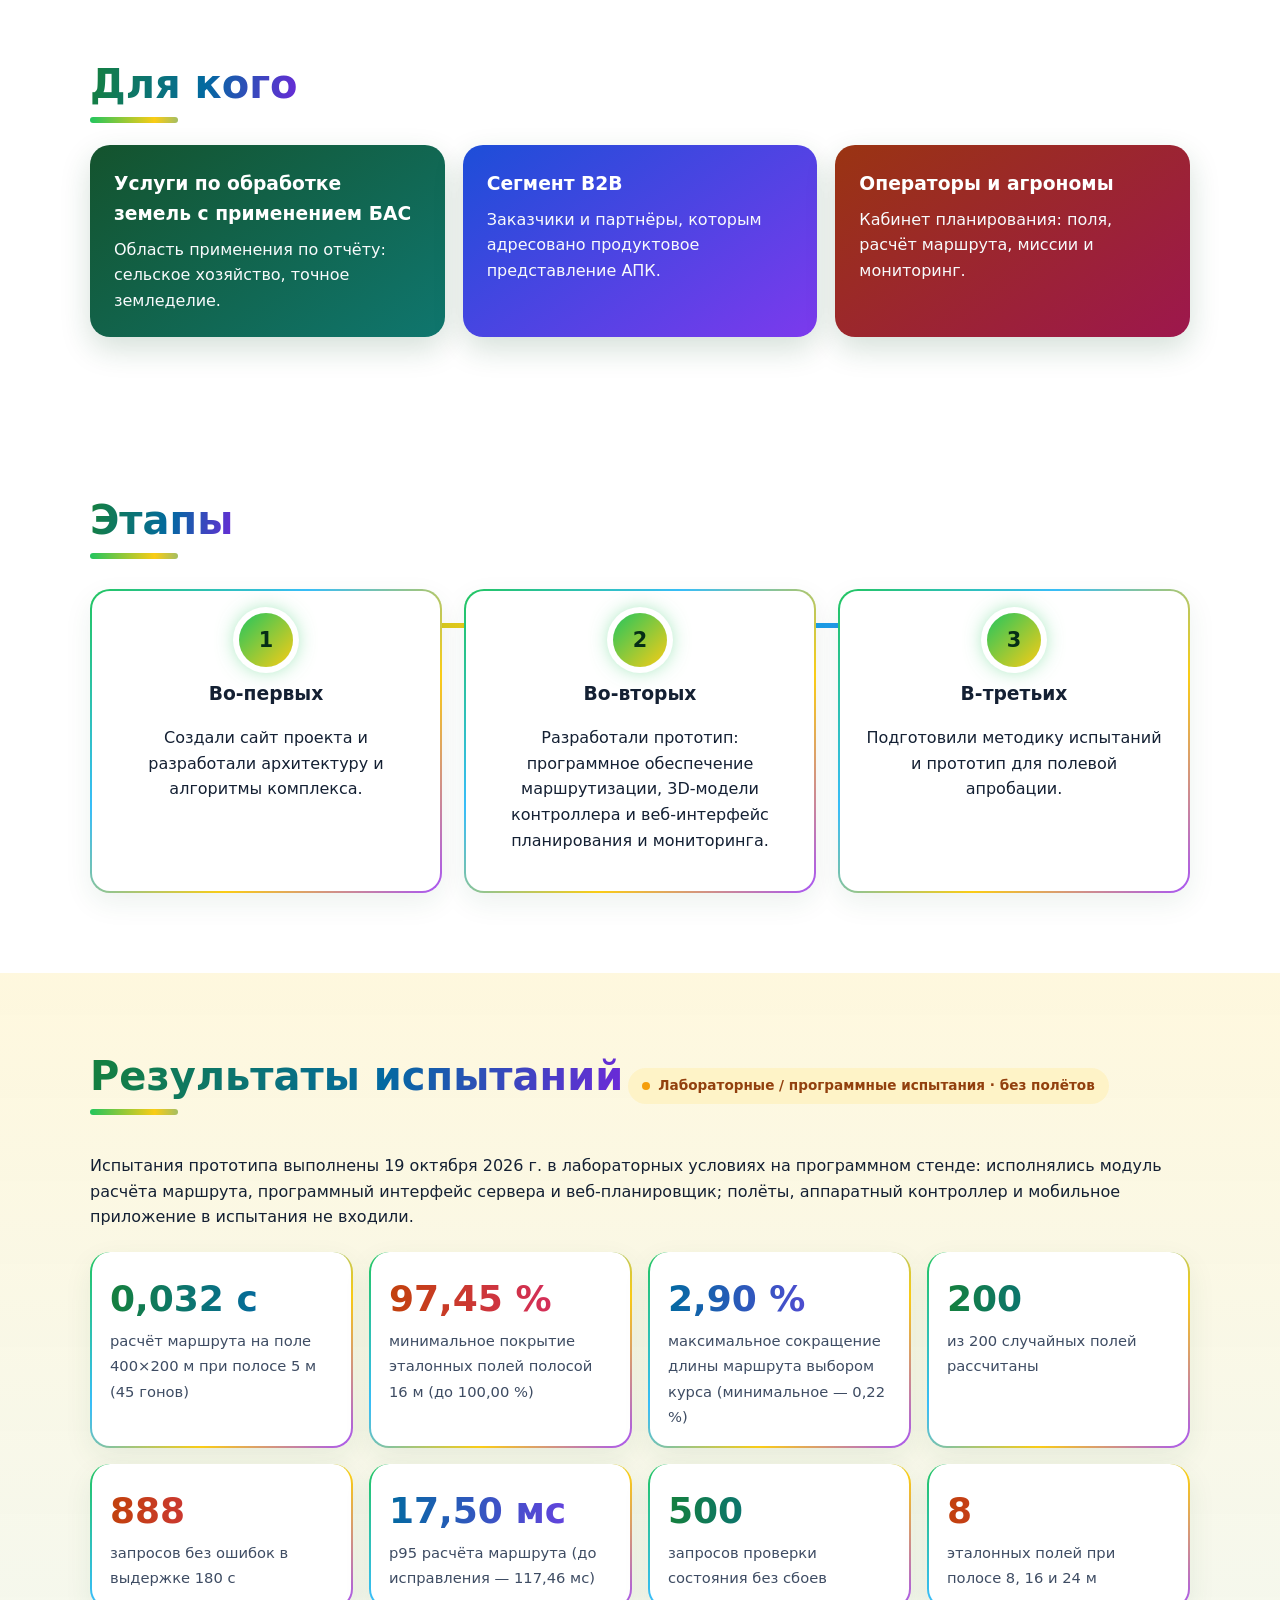
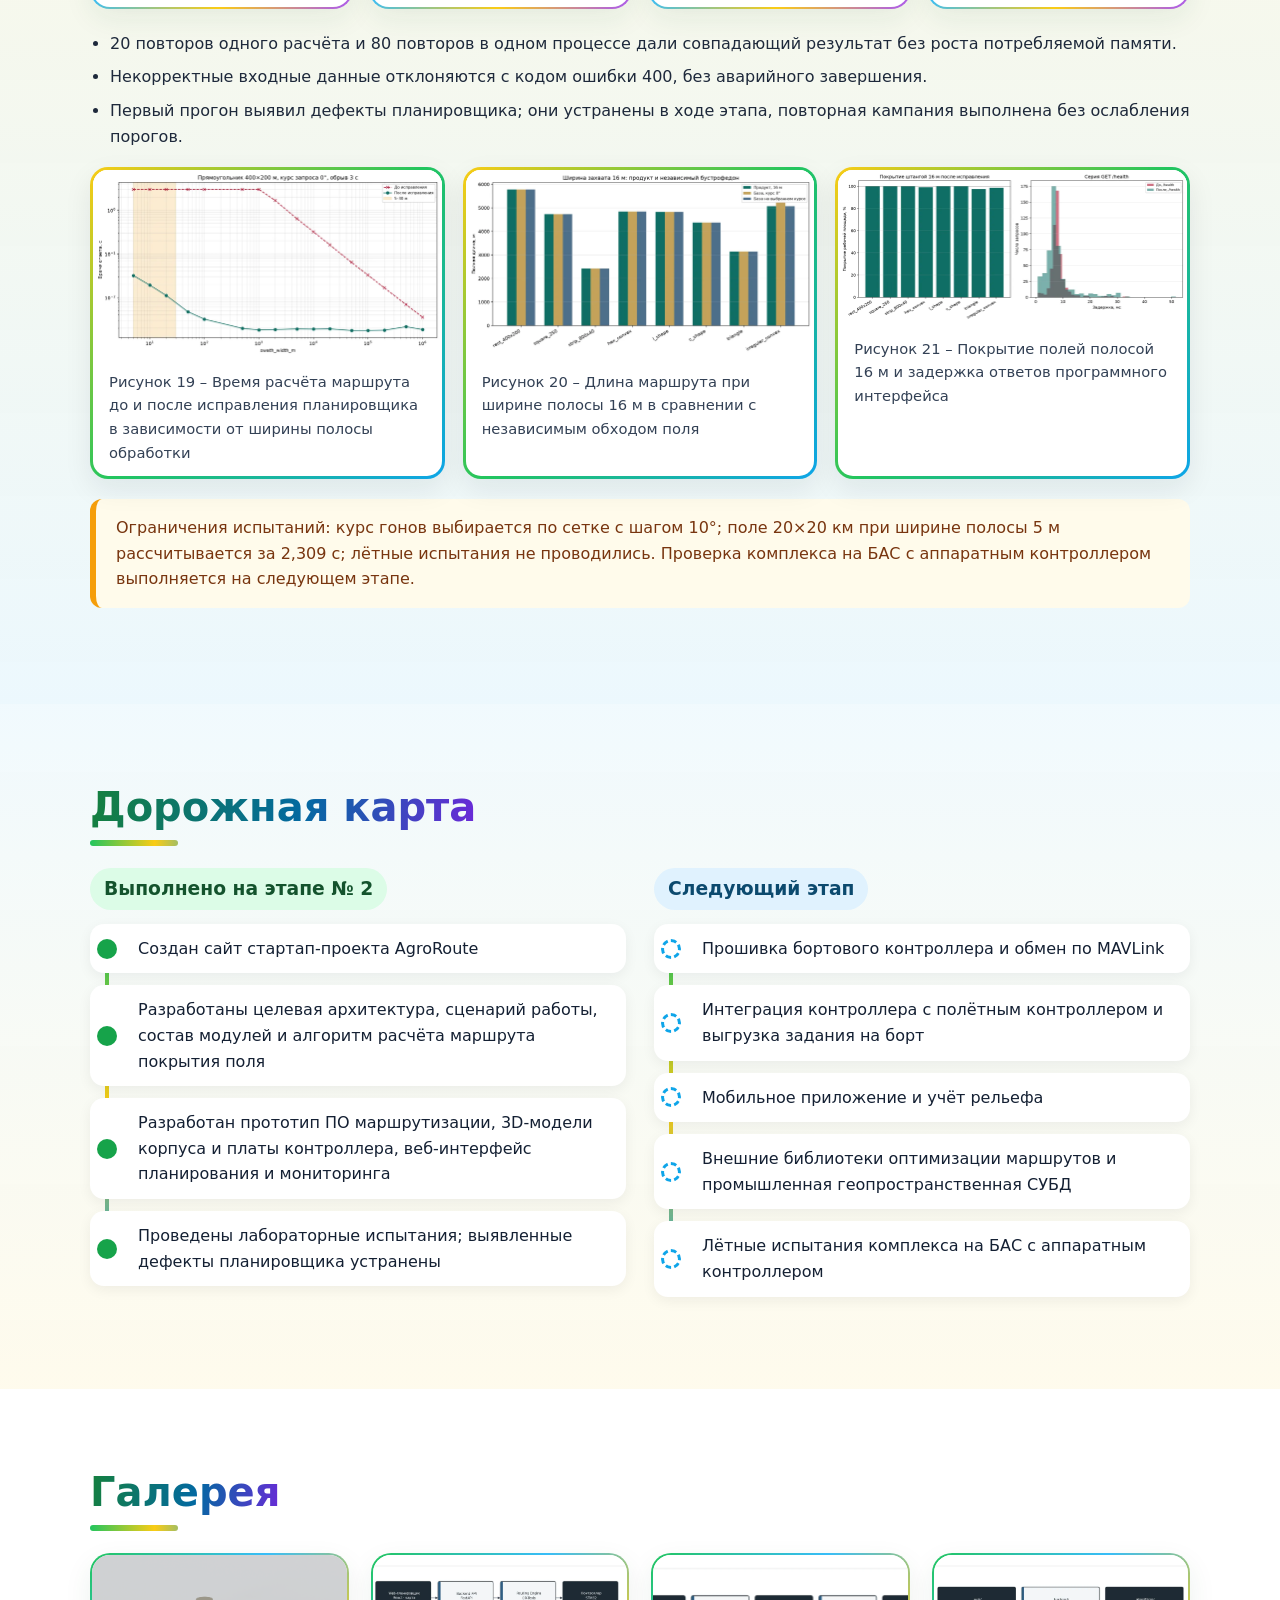
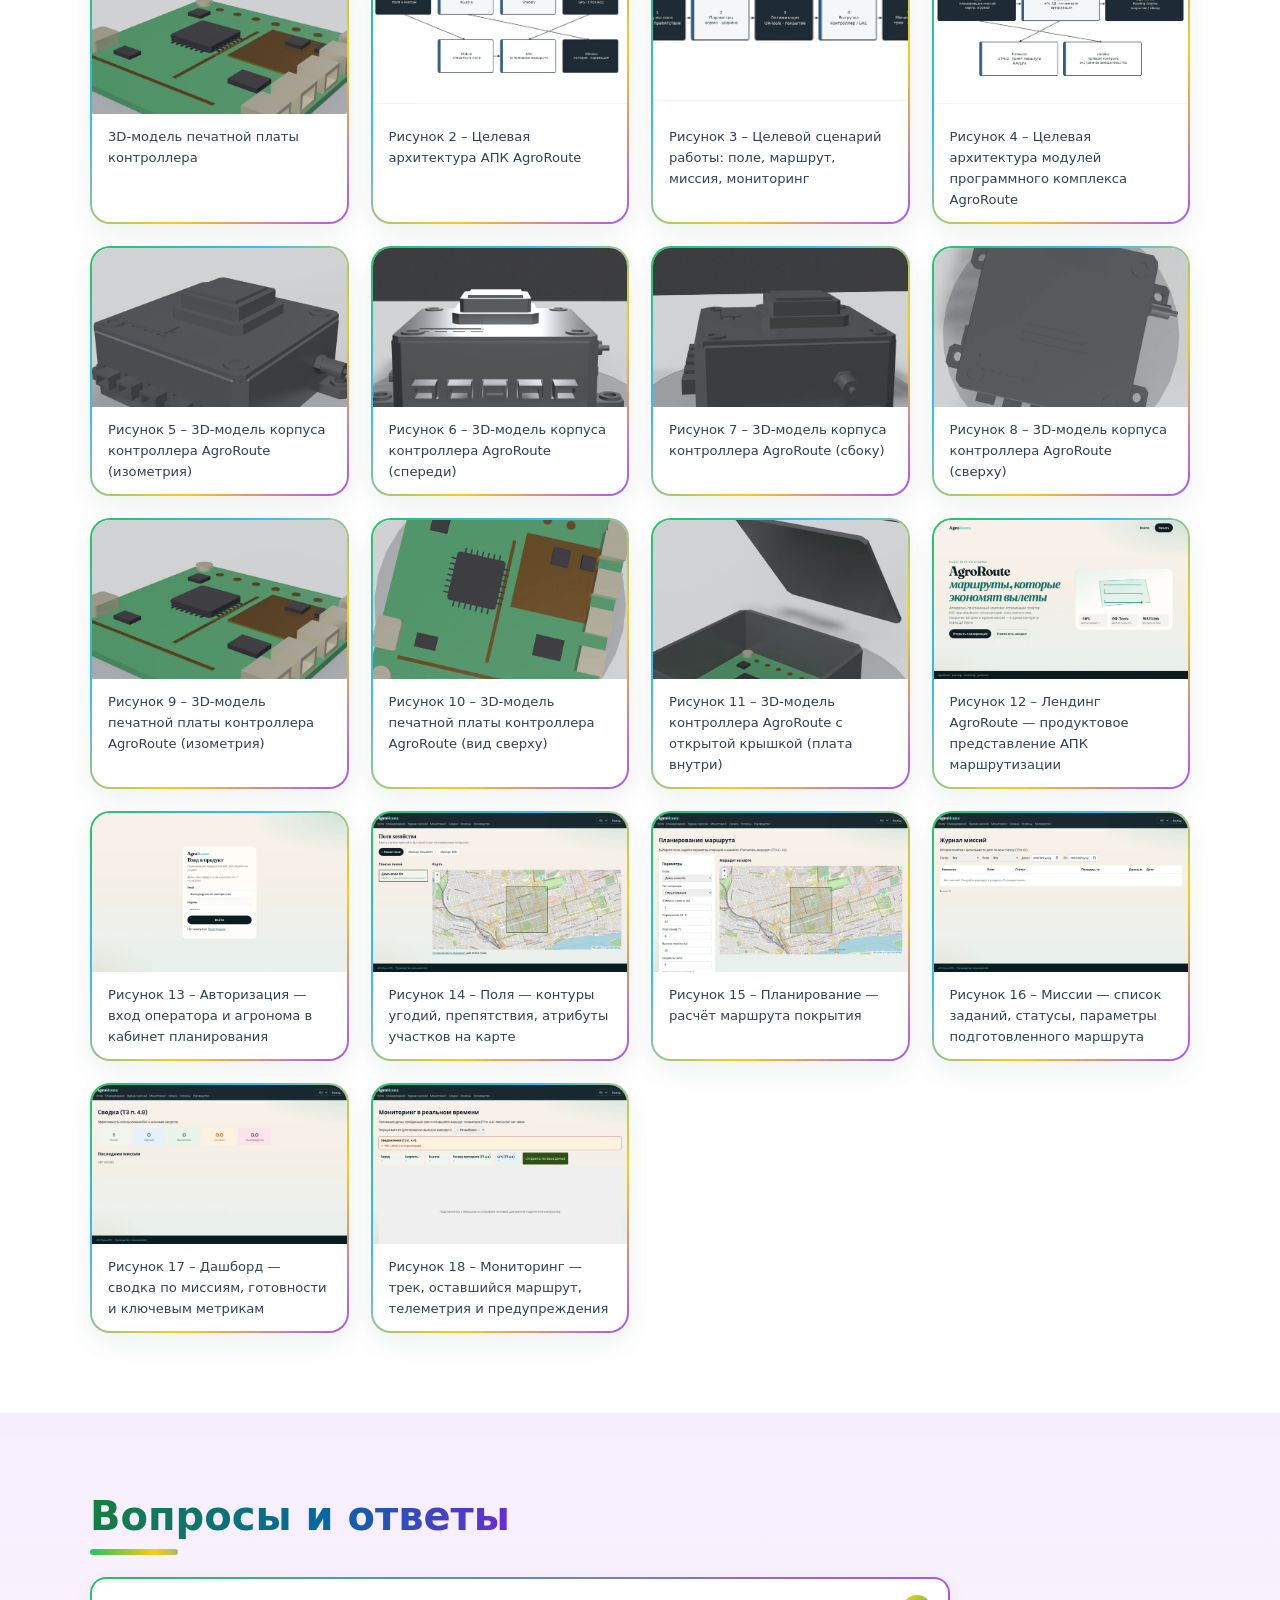
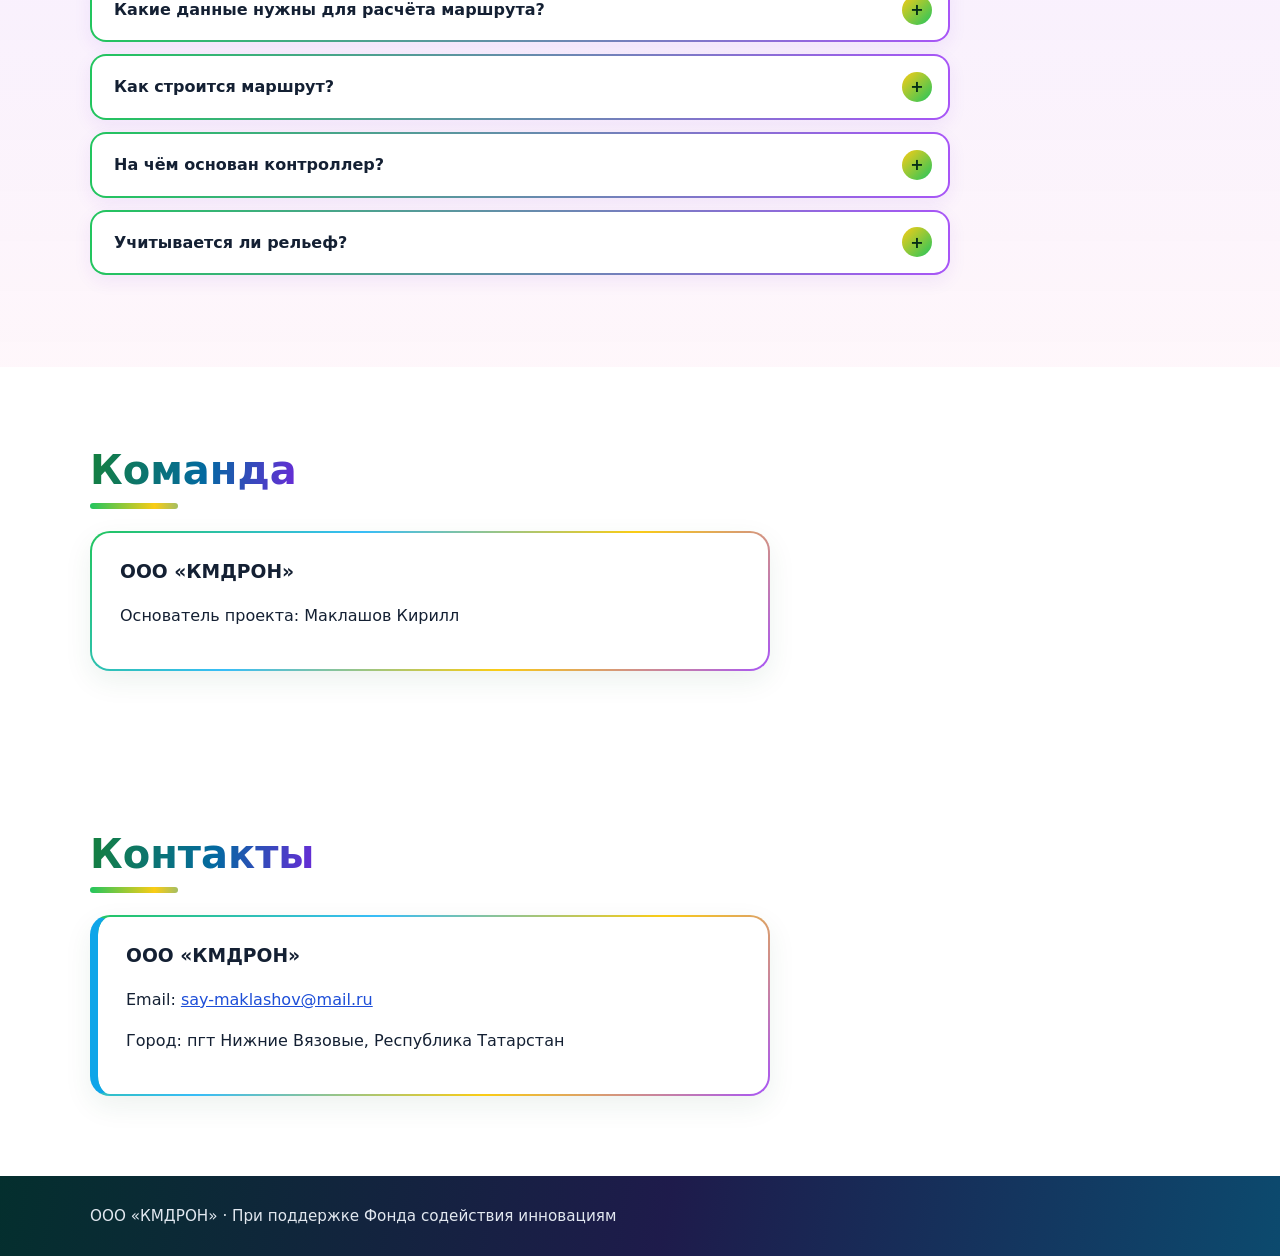
==== commit 1aeef2d8: "Make the AgroRoute landing page more colorful and interactive. Add a page-wide animated gradient, a " ====
--- a/index.html
+++ b/index.html
@@ -1,10 +1,400 @@
-<!doctype html><html lang="ru"><head><meta charset="utf-8"><meta name="viewport" content="width=device-width,initial-scale=1"><title>AgroRoute</title><meta name="description" content="Аппаратно-программный комплекс для планирования и оптимизации маршрутов полёта сельскохозяйственных БАС"><link rel="stylesheet" href="style.css"></head><body><nav id="topnav"><div class="wrap"><a class="logo" href="#top">AgroRoute</a><button class="burger" aria-label="Меню" aria-expanded="false"><span></span><span></span><span></span></button><ul><li><a href="#about">О проекте</a></li><li><a href="#how">Как работает</a></li><li><a href="#features">Возможности</a></li><li><a href="#tech">Технологии</a></li><li><a href="#tests">Испытания</a></li><li><a href="#roadmap">Дорожная карта</a></li><li><a href="#gallery">Галерея</a></li><li><a href="#faq">Вопросы</a></li><li><a href="#contacts">Контакты</a></li></ul></div></nav>
-<header class="hero" id="top"><canvas id="fx" aria-hidden="true"></canvas><div class="blob b1"></div><div class="blob b2"></div><div class="blob b3"></div><div class="wrap"><div><h1>AgroRoute</h1><p>Аппаратно-программный комплекс для планирования и оптимизации маршрутов полёта сельскохозяйственных БАС</p><a class="btn" href="#about">О проекте</a></div><img src="img/01_planirovanie_marshruta_pokrytiya.png" alt="AgroRoute"></div></header>
-<section id="product" class="reveal"><div class="wrap"><h2>Продукт</h2><div class="cards"><article class="card"><img src="img/01_planirovanie_marshruta_pokrytiya.png" alt="Расчёт маршрута покрытия" loading="lazy"><div class="b"><h3>Расчёт маршрута покрытия</h3><p>Параллельные гоны с учётом ширины полосы обработки и перекрытия.</p></div></article><article class="card"><img src="img/02_kontroller_agroroute_3d_izometriya.png" alt="Контроллер AgroRoute" loading="lazy"><div class="b"><h3>Контроллер AgroRoute</h3><p>Модуль на STM32 с приёмником GPS/ГЛОНАСС для приёма маршрута и передачи телеметрии.</p></div></article><article class="card"><img src="img/05_polya_hozyajstva_karta.png" alt="Веб-интерфейс оператора" loading="lazy"><div class="b"><h3>Веб-интерфейс оператора</h3><p>Поля, миссии и мониторинг выполнения на одной карте.</p></div></article></div></div></section>
-<section id="about" class="reveal"><div class="wrap split"><div><h2>О проекте</h2><div class="sub">От контура поля до готовой миссии</div><p>AgroRoute — студенческий стартап, который создаёт интеллектуальный аппаратно-программный комплекс для планирования и управления маршрутами полёта БАС при обработке сельскохозяйственных угодий. Разработаны архитектура и алгоритмы комплекса и его прототип: серверная часть с модулем расчёта маршрута, веб-интерфейс оператора, а также 3D-модели корпуса и печатной платы аппаратного контроллера. Результаты расчёта выгружаются в JSON-задание для наземной станции, а также в табличные отчёты и PDF.</p></div><figure><img src="img/03_kontroller_agroroute_otkrytaya_kryshka.png" alt="Контроллер AgroRoute: 3D-модель со снятой крышкой" loading="lazy"><figcaption>Контроллер AgroRoute: 3D-модель со снятой крышкой</figcaption></figure></div></section><section id="how" class="reveal"><div class="wrap"><h2>Как это работает</h2><div class="archbox"><svg class="arch" viewBox="0 0 1000 460" role="img" aria-label="Схема архитектуры"><defs><linearGradient id="ag" x1="0" x2="1"><stop offset="0" stop-color="var(--a)"/><stop offset="1" stop-color="var(--b)"/></linearGradient><marker id="ar" viewBox="0 0 10 10" refX="9" refY="5" markerWidth="7" markerHeight="7" orient="auto"><path d="M0 0L10 5L0 10z" fill="var(--c)"/></marker></defs><path class="flow" d="M305 90.0 L355 90.0" marker-end="url(#ar)"/><path class="flow" d="M645 90.0 L695 90.0" marker-end="url(#ar)"/><path class="flow" d="M840.0 140 L840.0 200" marker-end="url(#ar)"/><path class="flow" d="M695 250.0 L645 250.0" marker-end="url(#ar)"/><path class="flow" d="M355 250.0 L305 250.0" marker-end="url(#ar)"/><path class="flow" d="M355 90.0 L305 410.0" marker-end="url(#ar)"/><path class="flow" d="M645 410.0 L695 90.0" marker-end="url(#ar)"/><g class="node"><rect x="15" y="40" width="290" height="100" rx="18"/><text x="160.0" y="78" class="t">Веб-интерфейс оператора</text><text x="160.0" y="110" class="s">ввод контура · карта · результат</text></g><g class="node"><rect x="355" y="40" width="290" height="100" rx="18"/><text x="500.0" y="78" class="t">Серверная часть</text><text x="500.0" y="104" class="s">поля и миссии</text><text x="500.0" y="122" class="s">API с проверкой доступа</text></g><g class="node"><rect x="695" y="40" width="290" height="100" rx="18"/><text x="840.0" y="78" class="t">Модуль алгоритмов</text><text x="840.0" y="110" class="s">расчёт маршрута покрытия</text></g><g class="node"><rect x="695" y="200" width="290" height="100" rx="18"/><text x="840.0" y="238" class="t">Задание маршрута</text><text x="840.0" y="270" class="s">путевые точки · JSON · PDF · таблицы</text></g><g class="node"><rect x="355" y="200" width="290" height="100" rx="18"/><text x="500.0" y="238" class="t">Контроллер AgroRoute</text><text x="500.0" y="270" class="s">STM32 · GPS/ГЛОНАСС</text></g><g class="node plan"><rect x="15" y="200" width="290" height="100" rx="18"/><text x="160.0" y="238" class="t">Прошивка и MAVLink</text><text x="160.0" y="270" class="s">целевая архитектура</text></g><g class="node plan"><rect x="15" y="360" width="290" height="100" rx="18"/><text x="160.0" y="398" class="t">Мобильное приложение</text><text x="160.0" y="430" class="s">целевая архитектура</text></g><g class="node plan"><rect x="355" y="360" width="290" height="100" rx="18"/><text x="500.0" y="398" class="t">Учёт рельефа</text><text x="500.0" y="430" class="s">целевая архитектура</text></g></svg></div><p class="note">Схема построена по описанию архитектуры (рис. 2, 4 отчёта). Пунктиром — прошивка бортового контроллера и обмен по MAVLink, мобильное приложение и учёт рельефа, которые относятся к целевой архитектуре и планируются на следующих этапах.</p><ol class="flowline"><li><span>1</span>Поле</li><li><span>2</span>Маршрут</li><li><span>3</span>Миссия</li><li><span>4</span>Мониторинг</li></ol><p class="note center">Целевой сценарий работы: поле, маршрут, миссия, мониторинг (целевой сценарий)</p></div></section><section id="features" class="reveal"><div class="wrap"><h2>Возможности</h2><div class="feat"><div class="fc"><svg viewBox="0 0 24 24" aria-hidden="true"><path d="M3 6l6-3 6 3 6-3v15l-6 3-6-3-6 3zM9 3v15M15 6v15"/></svg><h3>Импорт контура</h3><p>Контур поля можно импортировать в форматах GeoJSON и KML.</p></div><div class="fc"><svg viewBox="0 0 24 24" aria-hidden="true"><path d="M5 19a2 2 0 1 0 0-4 2 2 0 0 0 0 4zM19 9a2 2 0 1 0 0-4 2 2 0 0 0 0 4zM5 15V9a4 4 0 0 1 8 0v6a4 4 0 0 0 4 0V9"/></svg><h3>Зигзаг-покрытие</h3><p>Алгоритм строит параллельные гоны и упорядочивает их зигзагом.</p></div><div class="fc"><svg viewBox="0 0 24 24" aria-hidden="true"><path d="M12 2a10 10 0 1 0 0 20 10 10 0 0 0 0-20zM16 8l-2 6-6 2 2-6z"/></svg><h3>Выбор курса гонов</h3><p>Курс выбирается по полной длине маршрута из сетки от 0 до 170° с шагом 10°.</p></div><div class="fc"><svg viewBox="0 0 24 24" aria-hidden="true"><path d="M12 3l8 3v6c0 5-3.5 8-8 9-4.5-1-8-4-8-9V6zM9 12l2 2 4-4"/></svg><h3>Препятствия и геозоны</h3><p>Перечень препятствий, стартовая точка и геозоны входят в исходные данные расчёта.</p></div><div class="fc"><svg viewBox="0 0 24 24" aria-hidden="true"><path d="M3 17L17 3l4 4L7 21zM7 13l2 2M10 10l2 2M13 7l2 2"/></svg><h3>Расчёт в метрах</h3><p>Расчёт в местной зоне UTM; шаг между гонами — ширина полосы с учётом перекрытия.</p></div><div class="fc"><svg viewBox="0 0 24 24" aria-hidden="true"><path d="M8 6h13M8 12h13M8 18h13M3 6h1M3 12h1M3 18h1"/></svg><h3>Миссии</h3><p>Маршрут привязывается к конкретному БАС и сроку работ.</p></div><div class="fc"><svg viewBox="0 0 24 24" aria-hidden="true"><path d="M2 12s4-7 10-7 10 7 10 7-4 7-10 7S2 12 2 12zM12 9a3 3 0 1 0 0 6 3 3 0 0 0 0-6"/></svg><h3>Мониторинг</h3><p>Трек, оставшийся маршрут, телеметрия и предупреждения.</p></div><div class="fc"><svg viewBox="0 0 24 24" aria-hidden="true"><path d="M5 11h14v10H5zM8 11V7a4 4 0 0 1 8 0v4"/></svg><h3>Защищённый API</h3><p>Обмен с сервером по защищённому программному интерфейсу с проверкой доступа.</p></div><div class="fc"><svg viewBox="0 0 24 24" aria-hidden="true"><path d="M6 2h9l5 5v15H6zM14 2v6h6M9 13h8M9 17h6"/></svg><h3>Экспорт</h3><p>JSON-задание для наземной станции, отчёты в табличном формате и PDF.</p></div></div><div class="spec"><h3>Корпус контроллера AgroRoute</h3><p>Габариты 3D-модели корпуса — 98×77×40 мм. Антенный модуль на верхней крышке, ряд сервисных разъёмов на передней панели, крепёжные проушины по углам. По умолчанию в прототипе: ширина полосы 5 м, перекрытие 0,1, шаг 4,5 м.</p></div></div></section><section id="tech" class="reveal"><div class="wrap"><h2>Технологии</h2><div class="chips"><span class="chip">STM32</span><span class="chip">GPS/ГЛОНАСС</span><span class="chip">UTM</span><span class="chip">GeoJSON</span><span class="chip">KML</span><span class="chip">JSON-задание</span><span class="chip">PDF</span><span class="chip">Одностраничное веб-приложение</span><span class="chip">Программный интерфейс сервера</span><span class="chip">STL 3D-модели</span></div></div></section>
-<section id="partner" class="reveal"><div class="wrap"><h2>Наш партнёр</h2><p class="fund">Проект реализован при поддержке Фонда содействия инновациям в рамках программы «Студенческий стартап» мероприятия «Платформа университетского технологического предпринимательства» федерального проекта «Технологии».</p></div></section><section id="grant" class="reveal"><div class="wrap"><h2>Разработано при поддержке гранта</h2><div class="grant"><div class="gi"><svg viewBox="0 0 24 24" aria-hidden="true"><path d="M12 3l8 3v6c0 5-3.5 8-8 9-4.5-1-8-4-8-9V6zM9 12l2 2 4-4"/></svg></div><div><p>Тема проекта: «Аппаратно-программный комплекс оптимизации маршрутов полёта БАС (AgroRoute)».</p><p>Основанием для выполнения работы является договор <b>№ 535ГССС27/108819 от 2025 г.</b></p><p class="note">Фонд содействия инновациям · программа «Студенческий стартап»</p></div></div></div></section>
-<section id="info" class="reveal"><div class="wrap"><h2>Немного о маршрутизации агродронов</h2><div class="pb"><div><h3>Проблема</h3><p>Значительная часть операций агродронов планируется вручную или в маршрутизаторах с ограниченными возможностями. Это ведёт к перерасходу ресурсов, снижает точность обработки и мешает эффективно использовать технику.</p></div><div><h3>Решение</h3><p>AgroRoute рассчитан на сельхозпредприятия и компании, которые оказывают услуги по обработке земель с помощью БАС. Оператор задаёт контур поля (его можно импортировать из GeoJSON или KML), препятствия, ширину полосы обработки и перекрытие. Система строит маршрут из параллельных гонов, упорядоченных зигзагом, и сохраняет его как миссию для выбранного участка. Выполнение миссии отслеживается на экране мониторинга.</p></div></div></div></section><section id="who" class="reveal"><div class="wrap"><h2>Для кого</h2><div class="who"><div class="wc"><h3>Услуги по обработке земель с применением БАС</h3><p>Область применения по отчёту: сельское хозяйство, точное земледелие.</p></div><div class="wc"><h3>Сегмент B2B</h3><p>Заказчики и партнёры, которым адресовано продуктовое представление АПК.</p></div><div class="wc"><h3>Операторы и агрономы</h3><p>Кабинет планирования: поля, расчёт маршрута, миссии и мониторинг.</p></div></div></div></section>
-<section id="steps" class="reveal"><div class="wrap"><h2>Этапы</h2><div class="steps"><div class="step"><div class="n">1</div><h3>Во-первых</h3><p>Создали сайт проекта и разработали архитектуру и алгоритмы комплекса.</p></div><div class="step"><div class="n">2</div><h3>Во-вторых</h3><p>Разработали прототип: программное обеспечение маршрутизации, 3D-модели контроллера и веб-интерфейс планирования и мониторинга.</p></div><div class="step"><div class="n">3</div><h3>В-третьих</h3><p>Подготовили методику испытаний и прототип для полевой апробации.</p></div></div></div></section><section id="tests" class="reveal"><div class="wrap"><h2>Результаты испытаний</h2><div class="badge">Лабораторные / программные испытания · без полётов</div><p>Испытания прототипа выполнены 19 октября 2026 г. в лабораторных условиях на программном стенде: исполнялись модуль расчёта маршрута, программный интерфейс сервера и веб-планировщик; полёты, аппаратный контроллер и мобильное приложение в испытания не входили.</p><div class="counters"><div class="ct"><b data-to="0.032" data-dec="3" data-suf=" с">0,032 с</b><span>расчёт маршрута на поле 400×200 м при полосе 5 м (45 гонов)</span></div><div class="ct"><b data-to="97.45" data-dec="2" data-suf=" %">97,45 %</b><span>минимальное покрытие эталонных полей полосой 16 м (до 100,00 %)</span></div><div class="ct"><b data-to="2.9" data-dec="2" data-suf=" %">2,90 %</b><span>максимальное сокращение длины маршрута выбором курса (минимальное — 0,22 %)</span></div><div class="ct"><b data-to="200" data-dec="0" data-suf="">200</b><span>из 200 случайных полей рассчитаны</span></div><div class="ct"><b data-to="888" data-dec="0" data-suf="">888</b><span>запросов без ошибок в выдержке 180 с</span></div><div class="ct"><b data-to="17.5" data-dec="2" data-suf=" мс">17,50 мс</b><span>p95 расчёта маршрута (до исправления — 117,46 мс)</span></div><div class="ct"><b data-to="500" data-dec="0" data-suf="">500</b><span>запросов проверки состояния без сбоев</span></div><div class="ct"><b data-to="8" data-dec="0" data-suf="">8</b><span>эталонных полей при полосе 8, 16 и 24 м</span></div></div><ul class="more"><li>20 повторов одного расчёта и 80 повторов в одном процессе дали совпадающий результат без роста потребляемой памяти.</li><li>Некорректные входные данные отклоняются с кодом ошибки 400, без аварийного завершения.</li><li>Первый прогон выявил дефекты планировщика; они устранены в ходе этапа, повторная кампания выполнена без ослабления порогов.</li></ul><div class="charts"><figure><img src="img/r/fig19.webp" alt="Рисунок 19 – Время расчёта маршрута до и после исправления планировщика в зависимости от ширины полосы обработки" loading="lazy"><figcaption>Рисунок 19 – Время расчёта маршрута до и после исправления планировщика в зависимости от ширины полосы обработки</figcaption></figure><figure><img src="img/r/fig20.webp" alt="Рисунок 20 – Длина маршрута при ширине полосы 16 м в сравнении с независимым обходом поля" loading="lazy"><figcaption>Рисунок 20 – Длина маршрута при ширине полосы 16 м в сравнении с независимым обходом поля</figcaption></figure><figure><img src="img/r/fig21.webp" alt="Рисунок 21 – Покрытие полей полосой 16 м и задержка ответов программного интерфейса" loading="lazy"><figcaption>Рисунок 21 – Покрытие полей полосой 16 м и задержка ответов программного интерфейса</figcaption></figure></div><p class="limits">Ограничения испытаний: курс гонов выбирается по сетке с шагом 10°; поле 20×20 км при ширине полосы 5 м рассчитывается за 2,309 с; лётные испытания не проводились. Проверка комплекса на БАС с аппаратным контроллером выполняется на следующем этапе.</p></div></section><section id="roadmap" class="reveal"><div class="wrap"><h2>Дорожная карта</h2><div class="road"><div><h3 class="rh done">Выполнено на этапе № 2</h3><ul><li class="ok">Создан сайт стартап-проекта AgroRoute</li><li class="ok">Разработаны целевая архитектура, сценарий работы, состав модулей и алгоритм расчёта маршрута покрытия поля</li><li class="ok">Разработан прототип ПО маршрутизации, 3D-модели корпуса и платы контроллера, веб-интерфейс планирования и мониторинга</li><li class="ok">Проведены лабораторные испытания; выявленные дефекты планировщика устранены</li></ul></div><div><h3 class="rh next">Следующий этап</h3><ul><li class="nx">Прошивка бортового контроллера и обмен по MAVLink</li><li class="nx">Интеграция контроллера с полётным контроллером и выгрузка задания на борт</li><li class="nx">Мобильное приложение и учёт рельефа</li><li class="nx">Внешние библиотеки оптимизации маршрутов и промышленная геопространственная СУБД</li><li class="nx">Лётные испытания комплекса на БАС с аппаратным контроллером</li></ul></div></div></div></section><section id="gallery" class="reveal"><div class="wrap"><h2>Галерея</h2><div class="cards gal"><figure><img src="img/04_pechatnaya_plata_kontrollera_3d.png" alt="3D-модель печатной платы контроллера" loading="lazy"><figcaption>3D-модель печатной платы контроллера</figcaption></figure><figure><img src="img/r/fig02.webp" alt="Рисунок 2 – Целевая архитектура АПК AgroRoute" loading="lazy"><figcaption>Рисунок 2 – Целевая архитектура АПК AgroRoute</figcaption></figure><figure><img src="img/r/fig03.webp" alt="Рисунок 3 – Целевой сценарий работы: поле, маршрут, миссия, мониторинг" loading="lazy"><figcaption>Рисунок 3 – Целевой сценарий работы: поле, маршрут, миссия, мониторинг</figcaption></figure><figure><img src="img/r/fig04.webp" alt="Рисунок 4 – Целевая архитектура модулей программного комплекса AgroRoute" loading="lazy"><figcaption>Рисунок 4 – Целевая архитектура модулей программного комплекса AgroRoute</figcaption></figure><figure><img src="img/r/fig05.webp" alt="Рисунок 5 – 3D-модель корпуса контроллера AgroRoute (изометрия)" loading="lazy"><figcaption>Рисунок 5 – 3D-модель корпуса контроллера AgroRoute (изометрия)</figcaption></figure><figure><img src="img/r/fig06.webp" alt="Рисунок 6 – 3D-модель корпуса контроллера AgroRoute (спереди)" loading="lazy"><figcaption>Рисунок 6 – 3D-модель корпуса контроллера AgroRoute (спереди)</figcaption></figure><figure><img src="img/r/fig07.webp" alt="Рисунок 7 – 3D-модель корпуса контроллера AgroRoute (сбоку)" loading="lazy"><figcaption>Рисунок 7 – 3D-модель корпуса контроллера AgroRoute (сбоку)</figcaption></figure><figure><img src="img/r/fig08.webp" alt="Рисунок 8 – 3D-модель корпуса контроллера AgroRoute (сверху)" loading="lazy"><figcaption>Рисунок 8 – 3D-модель корпуса контроллера AgroRoute (сверху)</figcaption></figure><figure><img src="img/r/fig09.webp" alt="Рисунок 9 – 3D-модель печатной платы контроллера AgroRoute (изометрия)" loading="lazy"><figcaption>Рисунок 9 – 3D-модель печатной платы контроллера AgroRoute (изометрия)</figcaption></figure><figure><img src="img/r/fig10.webp" alt="Рисунок 10 – 3D-модель печатной платы контроллера AgroRoute (вид сверху)" loading="lazy"><figcaption>Рисунок 10 – 3D-модель печатной платы контроллера AgroRoute (вид сверху)</figcaption></figure><figure><img src="img/r/fig11.webp" alt="Рисунок 11 – 3D-модель контроллера AgroRoute с открытой крышкой (плата внутри)" loading="lazy"><figcaption>Рисунок 11 – 3D-модель контроллера AgroRoute с открытой крышкой (плата внутри)</figcaption></figure><figure><img src="img/r/fig12.webp" alt="Рисунок 12 – Лендинг AgroRoute — продуктовое представление АПК маршрутизации" loading="lazy"><figcaption>Рисунок 12 – Лендинг AgroRoute — продуктовое представление АПК маршрутизации</figcaption></figure><figure><img src="img/r/fig13.webp" alt="Рисунок 13 – Авторизация — вход оператора и агронома в кабинет планирования" loading="lazy"><figcaption>Рисунок 13 – Авторизация — вход оператора и агронома в кабинет планирования</figcaption></figure><figure><img src="img/r/fig14.webp" alt="Рисунок 14 – Поля — контуры угодий, препятствия, атрибуты участков на карте" loading="lazy"><figcaption>Рисунок 14 – Поля — контуры угодий, препятствия, атрибуты участков на карте</figcaption></figure><figure><img src="img/r/fig15.webp" alt="Рисунок 15 – Планирование — расчёт маршрута покрытия" loading="lazy"><figcaption>Рисунок 15 – Планирование — расчёт маршрута покрытия</figcaption></figure><figure><img src="img/r/fig16.webp" alt="Рисунок 16 – Миссии — список заданий, статусы, параметры подготовленного маршрута" loading="lazy"><figcaption>Рисунок 16 – Миссии — список заданий, статусы, параметры подготовленного маршрута</figcaption></figure><figure><img src="img/r/fig17.webp" alt="Рисунок 17 – Дашборд — сводка по миссиям, готовности и ключевым метрикам" loading="lazy"><figcaption>Рисунок 17 – Дашборд — сводка по миссиям, готовности и ключевым метрикам</figcaption></figure><figure><img src="img/r/fig18.webp" alt="Рисунок 18 – Мониторинг — трек, оставшийся маршрут, телеметрия и предупреждения" loading="lazy"><figcaption>Рисунок 18 – Мониторинг — трек, оставшийся маршрут, телеметрия и предупреждения</figcaption></figure></div></div></section>
-<section id="faq" class="reveal"><div class="wrap"><h2>Вопросы и ответы</h2><div class="faq"><details><summary>Какие данные нужны для расчёта маршрута?</summary><p>Геометрия поля, перечень препятствий, ширина полосы обработки, доля перекрытия, угол гонов, необязательная стартовая точка и геозоны.</p></details><details><summary>Как строится маршрут?</summary><p>Алгоритм покрытия строит параллельные гоны и упорядочивает их зигзагом; шаг между гонами равен ширине полосы обработки с учётом перекрытия.</p></details><details><summary>На чём основан контроллер?</summary><p>На микроконтроллере STM32 и приёмнике GPS/ГЛОНАСС. Контроллер предназначен для приёма маршрута и передачи телеметрии.</p></details><details><summary>Учитывается ли рельеф?</summary><p>Учёт рельефа местности в прототипе не реализован и планируется.</p></details></div></div></section><section id="team" class="reveal"><div class="wrap"><h2>Команда</h2><div class="team"><h3>ООО «КМДРОН»</h3><p>Основатель проекта: Маклашов Кирилл</p></div></div></section>
-<section id="contacts" class="reveal"><div class="wrap"><h2>Контакты</h2><div class="team contacts"><h3>ООО «КМДРОН»</h3><p>Email: <a href="mailto:say-maklashov@mail.ru">say-maklashov@mail.ru</a></p><p>Город: пгт Нижние Вязовые, Республика Татарстан</p></div></div></section>
-<footer><div class="wrap">ООО «КМДРОН» · При поддержке Фонда содействия инновациям</div></footer><div id="lb" hidden><button aria-label="Закрыть">×</button><img alt=""><p></p></div><script src="app.js" defer></script></body></html>+<!doctype html>
+<html lang="ru">
+<head>
+<meta charset="utf-8">
+<meta name="viewport" content="width=device-width, initial-scale=1">
+<title>AgroRoute</title>
+<meta name="description" content="Аппаратно-программный комплекс для планирования и оптимизации маршрутов полёта сельскохозяйственных БАС">
+<link rel="stylesheet" href="style.css">
+<script>document.documentElement.classList.add('js')</script>
+</head>
+<body>
+<div class="progress" aria-hidden="true"><span id="progress"></span></div>
+<div class="mesh" aria-hidden="true"></div>
+<nav id="topnav">
+  <div class="wrap">
+    <a class="logo" href="#top"><span class="logo-mark" aria-hidden="true"></span>AgroRoute</a>
+    <button class="burger" type="button" aria-label="Меню" aria-expanded="false"><span></span><span></span><span></span></button>
+    <ul>
+      <li><a href="#about">О проекте</a></li>
+      <li><a href="#how">Как работает</a></li>
+      <li><a href="#features">Возможности</a></li>
+      <li><a href="#tech">Технологии</a></li>
+      <li><a href="#tests">Испытания</a></li>
+      <li><a href="#roadmap">Дорожная карта</a></li>
+      <li><a href="#gallery">Галерея</a></li>
+      <li><a href="#faq">Вопросы</a></li>
+      <li><a href="#contacts">Контакты</a></li>
+    </ul>
+  </div>
+</nav>
+
+<header class="hero" id="top">
+  <div class="hero-sky" data-depth="0.22" aria-hidden="true"></div>
+  <canvas id="fx" aria-hidden="true"></canvas>
+  <div class="blobs" data-depth="0.14" aria-hidden="true"><i class="b1"></i><i class="b2"></i><i class="b3"></i><i class="b4"></i></div>
+  <div class="wrap hero-grid">
+    <div class="hero-copy" data-depth="0.05">
+      <h1>AgroRoute</h1>
+      <p>Аппаратно-программный комплекс для планирования и оптимизации маршрутов полёта сельскохозяйственных БАС</p>
+      <a class="btn" href="#about">О проекте</a>
+    </div>
+    <div class="hero-visual" data-depth="-0.07">
+      <img src="img/01_planirovanie_marshruta_pokrytiya.png" alt="AgroRoute" fetchpriority="high">
+    </div>
+  </div>
+</header>
+
+<section id="product" class="reveal">
+  <div class="wrap">
+    <h2>Продукт</h2>
+    <div class="cards">
+      <article class="card pop">
+        <img src="img/01_planirovanie_marshruta_pokrytiya.png" alt="Расчёт маршрута покрытия" loading="lazy">
+        <div class="b"><h3>Расчёт маршрута покрытия</h3><p>Параллельные гоны с учётом ширины полосы обработки и перекрытия.</p></div>
+      </article>
+      <article class="card pop">
+        <img src="img/02_kontroller_agroroute_3d_izometriya.png" alt="Контроллер AgroRoute" loading="lazy">
+        <div class="b"><h3>Контроллер AgroRoute</h3><p>Модуль на STM32 с приёмником GPS/ГЛОНАСС для приёма маршрута и передачи телеметрии.</p></div>
+      </article>
+      <article class="card pop">
+        <img src="img/05_polya_hozyajstva_karta.png" alt="Веб-интерфейс оператора" loading="lazy">
+        <div class="b"><h3>Веб-интерфейс оператора</h3><p>Поля, миссии и мониторинг выполнения на одной карте.</p></div>
+      </article>
+    </div>
+  </div>
+</section>
+
+<section id="about" class="reveal">
+  <div class="wrap split">
+    <div>
+      <h2>О проекте</h2>
+      <div class="sub">От контура поля до готовой миссии</div>
+      <p>AgroRoute — студенческий стартап, который создаёт интеллектуальный аппаратно-программный комплекс для планирования и управления маршрутами полёта БАС при обработке сельскохозяйственных угодий. Разработаны архитектура и алгоритмы комплекса и его прототип: серверная часть с модулем расчёта маршрута, веб-интерфейс оператора, а также 3D-модели корпуса и печатной платы аппаратного контроллера. Результаты расчёта выгружаются в JSON-задание для наземной станции, а также в табличные отчёты и PDF.</p>
+    </div>
+    <figure class="pop">
+      <img src="img/03_kontroller_agroroute_otkrytaya_kryshka.png" alt="Контроллер AgroRoute: 3D-модель со снятой крышкой" loading="lazy">
+      <figcaption>Контроллер AgroRoute: 3D-модель со снятой крышкой</figcaption>
+    </figure>
+  </div>
+</section>
+
+<section id="how" class="reveal">
+  <div class="wrap">
+    <h2>Как это работает</h2>
+    <div class="route-card" id="route-demo">
+      <svg id="field-svg" viewBox="0 0 760 480" role="img" aria-labelledby="field-title field-desc" data-mode="route">
+        <title id="field-title">Схема: параллельные гоны, упорядоченные зигзагом</title>
+        <desc id="field-desc">Наглядная схема: контур поля, параллельные гоны, упорядоченные зигзагом, и препятствия.</desc>
+        <defs>
+          <linearGradient id="rd-sky" x1="0" y1="0" x2="1" y2="1">
+            <stop offset="0" stop-color="#e0f2fe"/>
+            <stop offset="0.55" stop-color="#ecfccb"/>
+            <stop offset="1" stop-color="#fef9c3"/>
+          </linearGradient>
+          <linearGradient id="rd-field-fill" x1="0" y1="0" x2="1" y2="1">
+            <stop offset="0" stop-color="#86efac"/>
+            <stop offset="0.45" stop-color="#4ade80"/>
+            <stop offset="1" stop-color="#16a34a"/>
+          </linearGradient>
+          <pattern id="rd-hatch" width="8" height="8" patternUnits="userSpaceOnUse" patternTransform="rotate(40)">
+            <rect width="8" height="8" fill="#fdba74"/>
+            <line x1="0" y1="0" x2="0" y2="8" stroke="#c2410c" stroke-width="2.4"/>
+          </pattern>
+        </defs>
+        <rect width="760" height="480" rx="28" fill="url(#rd-sky)"/>
+        <path id="rd-field" d="M78 96 L230 52 L470 58 L650 118 L702 230 L648 348 L430 408 L190 398 L62 280 Z" fill="url(#rd-field-fill)" stroke="#166534" stroke-width="4" stroke-linejoin="round"/>
+        <path id="rd-under" fill="none" stroke="#c2410c" stroke-width="8" stroke-linecap="round" stroke-linejoin="round"/>
+        <path id="rd-route" fill="none" stroke="#fef08a" stroke-width="3.6" stroke-linecap="round" stroke-linejoin="round"/>
+        <path id="rd-done" fill="none" stroke="#fde047" stroke-width="5" stroke-linecap="round" stroke-linejoin="round"/>
+        <g id="rd-obs"></g>
+        <g id="rd-wps"></g>
+        <g id="rd-start" aria-hidden="true">
+          <circle r="9" fill="#facc15" stroke="#fff" stroke-width="3"/>
+          <circle r="3.2" fill="#ea580c"/>
+        </g>
+        <g id="rd-drone" aria-hidden="true">
+          <circle r="15" fill="#fff" stroke="#0f172a" stroke-width="1.5"/>
+          <line x1="-16" y1="-9" x2="16" y2="9" stroke="#0f172a" stroke-width="2"/>
+          <line x1="-16" y1="9" x2="16" y2="-9" stroke="#0f172a" stroke-width="2"/>
+          <circle cx="-16" cy="-9" r="5.5" fill="#38bdf8"/>
+          <circle cx="16" cy="-9" r="5.5" fill="#38bdf8"/>
+          <circle cx="-16" cy="9" r="5.5" fill="#a3e635"/>
+          <circle cx="16" cy="9" r="5.5" fill="#a3e635"/>
+          <circle r="4.2" fill="#facc15" stroke="#0f172a" stroke-width="1.2"/>
+        </g>
+      </svg>
+      <div class="route-controls">
+        <ul class="legend">
+          <li><i class="swatch sw-field"></i>контур</li>
+          <li><i class="swatch sw-route"></i>гоны</li>
+          <li><i class="swatch sw-obs"></i>препятствия</li>
+        </ul>
+        <label class="course">Курс гонов
+          <input id="course" type="range" min="0" max="170" step="10" value="30" aria-valuemin="0" aria-valuemax="170" aria-valuenow="30">
+          <output id="course-out" for="course">30°</output>
+        </label>
+      </div>
+      <p class="note">Курс выбирается по полной длине маршрута из сетки от 0 до 170° с шагом 10°.</p>
+      <div class="flowline" role="tablist" aria-label="Целевой сценарий работы">
+        <button type="button" role="tab" id="tab-field" aria-selected="false" aria-controls="route-caption" data-mode="field"><span>1</span>Поле</button>
+        <button type="button" role="tab" id="tab-route" aria-selected="true" aria-controls="route-caption" data-mode="route"><span>2</span>Маршрут</button>
+        <button type="button" role="tab" id="tab-mission" aria-selected="false" aria-controls="route-caption" data-mode="mission"><span>3</span>Миссия</button>
+        <button type="button" role="tab" id="tab-monitor" aria-selected="false" aria-controls="route-caption" data-mode="monitor"><span>4</span>Мониторинг</button>
+      </div>
+      <p class="note center" id="route-caption" role="tabpanel">Алгоритм строит параллельные гоны и упорядочивает их зигзагом.</p>
+      <p class="center"><button type="button" class="btn btn-small" id="replay">Повторить</button></p>
+    </div>
+    <p class="note center">Целевой сценарий работы: поле, маршрут, миссия, мониторинг (целевой сценарий)</p>
+
+    <div class="archbox">
+      <svg class="arch" viewBox="0 0 1000 460" role="img" aria-label="Схема архитектуры">
+        <defs>
+          <linearGradient id="ag" x1="0" x2="1"><stop offset="0" stop-color="var(--a)"/><stop offset="1" stop-color="var(--b)"/></linearGradient>
+          <marker id="ar" viewBox="0 0 10 10" refX="9" refY="5" markerWidth="7" markerHeight="7" orient="auto"><path d="M0 0L10 5L0 10z" fill="var(--c)"/></marker>
+        </defs>
+        <path class="flow" d="M305 90.0 L355 90.0" marker-end="url(#ar)"/>
+        <path class="flow" d="M645 90.0 L695 90.0" marker-end="url(#ar)"/>
+        <path class="flow" d="M840.0 140 L840.0 200" marker-end="url(#ar)"/>
+        <path class="flow" d="M695 250.0 L645 250.0" marker-end="url(#ar)"/>
+        <path class="flow" d="M355 250.0 L305 250.0" marker-end="url(#ar)"/>
+        <path class="flow" d="M355 90.0 L305 410.0" marker-end="url(#ar)"/>
+        <path class="flow" d="M645 410.0 L695 90.0" marker-end="url(#ar)"/>
+        <g class="node"><rect x="15" y="40" width="290" height="100" rx="18"/><text x="160.0" y="78" class="t">Веб-интерфейс оператора</text><text x="160.0" y="110" class="s">ввод контура · карта · результат</text></g>
+        <g class="node"><rect x="355" y="40" width="290" height="100" rx="18"/><text x="500.0" y="78" class="t">Серверная часть</text><text x="500.0" y="104" class="s">поля и миссии</text><text x="500.0" y="122" class="s">API с проверкой доступа</text></g>
+        <g class="node"><rect x="695" y="40" width="290" height="100" rx="18"/><text x="840.0" y="78" class="t">Модуль алгоритмов</text><text x="840.0" y="110" class="s">расчёт маршрута покрытия</text></g>
+        <g class="node"><rect x="695" y="200" width="290" height="100" rx="18"/><text x="840.0" y="238" class="t">Задание маршрута</text><text x="840.0" y="270" class="s">путевые точки · JSON · PDF · таблицы</text></g>
+        <g class="node"><rect x="355" y="200" width="290" height="100" rx="18"/><text x="500.0" y="238" class="t">Контроллер AgroRoute</text><text x="500.0" y="270" class="s">STM32 · GPS/ГЛОНАСС</text></g>
+        <g class="node plan"><rect x="15" y="200" width="290" height="100" rx="18"/><text x="160.0" y="238" class="t">Прошивка и MAVLink</text><text x="160.0" y="270" class="s">целевая архитектура</text></g>
+        <g class="node plan"><rect x="15" y="360" width="290" height="100" rx="18"/><text x="160.0" y="398" class="t">Мобильное приложение</text><text x="160.0" y="430" class="s">целевая архитектура</text></g>
+        <g class="node plan"><rect x="355" y="360" width="290" height="100" rx="18"/><text x="500.0" y="398" class="t">Учёт рельефа</text><text x="500.0" y="430" class="s">целевая архитектура</text></g>
+      </svg>
+    </div>
+    <p class="note">Схема построена по описанию архитектуры (рис. 2, 4 отчёта). Пунктиром — прошивка бортового контроллера и обмен по MAVLink, мобильное приложение и учёт рельефа, которые относятся к целевой архитектуре и планируются на следующих этапах.</p>
+  </div>
+</section>
+
+<section id="features" class="reveal">
+  <div class="wrap">
+    <h2>Возможности</h2>
+    <div class="feat">
+      <div class="fc pop"><svg viewBox="0 0 24 24" aria-hidden="true"><path d="M3 6l6-3 6 3 6-3v15l-6 3-6-3-6 3zM9 3v15M15 6v15"/></svg><h3>Импорт контура</h3><p>Контур поля можно импортировать в форматах GeoJSON и KML.</p></div>
+      <div class="fc pop"><svg viewBox="0 0 24 24" aria-hidden="true"><path d="M5 19a2 2 0 1 0 0-4 2 2 0 0 0 0 4zM19 9a2 2 0 1 0 0-4 2 2 0 0 0 0 4zM5 15V9a4 4 0 0 1 8 0v6a4 4 0 0 0 4 0V9"/></svg><h3>Зигзаг-покрытие</h3><p>Алгоритм строит параллельные гоны и упорядочивает их зигзагом.</p></div>
+      <div class="fc pop"><svg viewBox="0 0 24 24" aria-hidden="true"><path d="M12 2a10 10 0 1 0 0 20 10 10 0 0 0 0-20zM16 8l-2 6-6 2 2-6z"/></svg><h3>Выбор курса гонов</h3><p>Курс выбирается по полной длине маршрута из сетки от 0 до 170° с шагом 10°.</p></div>
+      <div class="fc pop"><svg viewBox="0 0 24 24" aria-hidden="true"><path d="M12 3l8 3v6c0 5-3.5 8-8 9-4.5-1-8-4-8-9V6zM9 12l2 2 4-4"/></svg><h3>Препятствия и геозоны</h3><p>Перечень препятствий, стартовая точка и геозоны входят в исходные данные расчёта.</p></div>
+      <div class="fc pop"><svg viewBox="0 0 24 24" aria-hidden="true"><path d="M3 17L17 3l4 4L7 21zM7 13l2 2M10 10l2 2M13 7l2 2"/></svg><h3>Расчёт в метрах</h3><p>Расчёт в местной зоне UTM; шаг между гонами — ширина полосы с учётом перекрытия.</p></div>
+      <div class="fc pop"><svg viewBox="0 0 24 24" aria-hidden="true"><path d="M8 6h13M8 12h13M8 18h13M3 6h1M3 12h1M3 18h1"/></svg><h3>Миссии</h3><p>Маршрут привязывается к конкретному БАС и сроку работ.</p></div>
+      <div class="fc pop"><svg viewBox="0 0 24 24" aria-hidden="true"><path d="M2 12s4-7 10-7 10 7 10 7-4 7-10 7S2 12 2 12zM12 9a3 3 0 1 0 0 6 3 3 0 0 0 0-6"/></svg><h3>Мониторинг</h3><p>Трек, оставшийся маршрут, телеметрия и предупреждения.</p></div>
+      <div class="fc pop"><svg viewBox="0 0 24 24" aria-hidden="true"><path d="M5 11h14v10H5zM8 11V7a4 4 0 0 1 8 0v4"/></svg><h3>Защищённый API</h3><p>Обмен с сервером по защищённому программному интерфейсу с проверкой доступа.</p></div>
+      <div class="fc pop"><svg viewBox="0 0 24 24" aria-hidden="true"><path d="M6 2h9l5 5v15H6zM14 2v6h6M9 13h8M9 17h6"/></svg><h3>Экспорт</h3><p>JSON-задание для наземной станции, отчёты в табличном формате и PDF.</p></div>
+    </div>
+    <div class="spec">
+      <h3>Корпус контроллера AgroRoute</h3>
+      <p>Габариты 3D-модели корпуса — 98×77×40 мм. Антенный модуль на верхней крышке, ряд сервисных разъёмов на передней панели, крепёжные проушины по углам. По умолчанию в прототипе: ширина полосы 5 м, перекрытие 0,1, шаг 4,5 м.</p>
+    </div>
+  </div>
+</section>
+
+<section id="tech" class="reveal">
+  <div class="wrap">
+    <h2>Технологии</h2>
+    <div class="chips">
+      <span class="chip pop">STM32</span>
+      <span class="chip pop">GPS/ГЛОНАСС</span>
+      <span class="chip pop">UTM</span>
+      <span class="chip pop">GeoJSON</span>
+      <span class="chip pop">KML</span>
+      <span class="chip pop">JSON-задание</span>
+      <span class="chip pop">PDF</span>
+      <span class="chip pop">Одностраничное веб-приложение</span>
+      <span class="chip pop">Программный интерфейс сервера</span>
+      <span class="chip pop">STL 3D-модели</span>
+    </div>
+  </div>
+</section>
+
+<section id="partner" class="reveal">
+  <div class="wrap">
+    <h2>Наш партнёр</h2>
+    <p class="fund">Проект реализован при поддержке Фонда содействия инновациям в рамках программы «Студенческий стартап» мероприятия «Платформа университетского технологического предпринимательства» федерального проекта «Технологии».</p>
+  </div>
+</section>
+
+<section id="grant" class="reveal">
+  <div class="wrap">
+    <h2>Разработано при поддержке гранта</h2>
+    <div class="grant">
+      <div class="gi"><svg viewBox="0 0 24 24" aria-hidden="true"><path d="M12 3l8 3v6c0 5-3.5 8-8 9-4.5-1-8-4-8-9V6zM9 12l2 2 4-4"/></svg></div>
+      <div>
+        <p>Тема проекта: «Аппаратно-программный комплекс оптимизации маршрутов полёта БАС (AgroRoute)».</p>
+        <p>Основанием для выполнения работы является договор <b>№ 535ГССС27/108819 от 2025 г.</b></p>
+        <p class="note">Фонд содействия инновациям · программа «Студенческий стартап»</p>
+      </div>
+    </div>
+  </div>
+</section>
+
+<section id="info" class="reveal">
+  <div class="wrap">
+    <h2>Немного о маршрутизации агродронов</h2>
+    <div class="pb">
+      <div class="pop"><h3>Проблема</h3><p>Значительная часть операций агродронов планируется вручную или в маршрутизаторах с ограниченными возможностями. Это ведёт к перерасходу ресурсов, снижает точность обработки и мешает эффективно использовать технику.</p></div>
+      <div class="pop"><h3>Решение</h3><p>AgroRoute рассчитан на сельхозпредприятия и компании, которые оказывают услуги по обработке земель с помощью БАС. Оператор задаёт контур поля (его можно импортировать из GeoJSON или KML), препятствия, ширину полосы обработки и перекрытие. Система строит маршрут из параллельных гонов, упорядоченных зигзагом, и сохраняет его как миссию для выбранного участка. Выполнение миссии отслеживается на экране мониторинга.</p></div>
+    </div>
+  </div>
+</section>
+
+<section id="who" class="reveal">
+  <div class="wrap">
+    <h2>Для кого</h2>
+    <div class="who">
+      <div class="wc pop"><h3>Услуги по обработке земель с применением БАС</h3><p>Область применения по отчёту: сельское хозяйство, точное земледелие.</p></div>
+      <div class="wc pop"><h3>Сегмент B2B</h3><p>Заказчики и партнёры, которым адресовано продуктовое представление АПК.</p></div>
+      <div class="wc pop"><h3>Операторы и агрономы</h3><p>Кабинет планирования: поля, расчёт маршрута, миссии и мониторинг.</p></div>
+    </div>
+  </div>
+</section>
+
+<section id="steps" class="reveal">
+  <div class="wrap">
+    <h2>Этапы</h2>
+    <div class="steps">
+      <div class="step pop"><div class="n">1</div><h3>Во-первых</h3><p>Создали сайт проекта и разработали архитектуру и алгоритмы комплекса.</p></div>
+      <div class="step pop"><div class="n">2</div><h3>Во-вторых</h3><p>Разработали прототип: программное обеспечение маршрутизации, 3D-модели контроллера и веб-интерфейс планирования и мониторинга.</p></div>
+      <div class="step pop"><div class="n">3</div><h3>В-третьих</h3><p>Подготовили методику испытаний и прототип для полевой апробации.</p></div>
+    </div>
+  </div>
+</section>
+
+<section id="tests" class="reveal">
+  <div class="wrap">
+    <h2>Результаты испытаний</h2>
+    <div class="badge">Лабораторные / программные испытания · без полётов</div>
+    <p>Испытания прототипа выполнены 19 октября 2026 г. в лабораторных условиях на программном стенде: исполнялись модуль расчёта маршрута, программный интерфейс сервера и веб-планировщик; полёты, аппаратный контроллер и мобильное приложение в испытания не входили.</p>
+    <div class="counters">
+      <div class="ct pop"><b data-to="0.032" data-dec="3" data-suf=" с">0,032 с</b><span>расчёт маршрута на поле 400×200 м при полосе 5 м (45 гонов)</span></div>
+      <div class="ct pop"><b data-to="97.45" data-dec="2" data-suf=" %">97,45 %</b><span>минимальное покрытие эталонных полей полосой 16 м (до 100,00 %)</span></div>
+      <div class="ct pop"><b data-to="2.9" data-dec="2" data-suf=" %">2,90 %</b><span>максимальное сокращение длины маршрута выбором курса (минимальное — 0,22 %)</span></div>
+      <div class="ct pop"><b data-to="200" data-dec="0" data-suf="">200</b><span>из 200 случайных полей рассчитаны</span></div>
+      <div class="ct pop"><b data-to="888" data-dec="0" data-suf="">888</b><span>запросов без ошибок в выдержке 180 с</span></div>
+      <div class="ct pop"><b data-to="17.5" data-dec="2" data-suf=" мс">17,50 мс</b><span>p95 расчёта маршрута (до исправления — 117,46 мс)</span></div>
+      <div class="ct pop"><b data-to="500" data-dec="0" data-suf="">500</b><span>запросов проверки состояния без сбоев</span></div>
+      <div class="ct pop"><b data-to="8" data-dec="0" data-suf="">8</b><span>эталонных полей при полосе 8, 16 и 24 м</span></div>
+    </div>
+    <ul class="more">
+      <li>20 повторов одного расчёта и 80 повторов в одном процессе дали совпадающий результат без роста потребляемой памяти.</li>
+      <li>Некорректные входные данные отклоняются с кодом ошибки 400, без аварийного завершения.</li>
+      <li>Первый прогон выявил дефекты планировщика; они устранены в ходе этапа, повторная кампания выполнена без ослабления порогов.</li>
+    </ul>
+    <div class="charts">
+      <figure><img src="img/r/fig19.webp" alt="Рисунок 19 – Время расчёта маршрута до и после исправления планировщика в зависимости от ширины полосы обработки" loading="lazy"><figcaption>Рисунок 19 – Время расчёта маршрута до и после исправления планировщика в зависимости от ширины полосы обработки</figcaption></figure>
+      <figure><img src="img/r/fig20.webp" alt="Рисунок 20 – Длина маршрута при ширине полосы 16&nbsp;м в сравнении с независимым обходом поля" loading="lazy"><figcaption>Рисунок 20 – Длина маршрута при ширине полосы 16&nbsp;м в сравнении с независимым обходом поля</figcaption></figure>
+      <figure><img src="img/r/fig21.webp" alt="Рисунок 21 – Покрытие полей полосой 16&nbsp;м и задержка ответов программного интерфейса" loading="lazy"><figcaption>Рисунок 21 – Покрытие полей полосой 16&nbsp;м и задержка ответов программного интерфейса</figcaption></figure>
+    </div>
+    <p class="limits">Ограничения испытаний: курс гонов выбирается по сетке с шагом 10°; поле 20×20 км при ширине полосы 5 м рассчитывается за 2,309 с; лётные испытания не проводились. Проверка комплекса на БАС с аппаратным контроллером выполняется на следующем этапе.</p>
+  </div>
+</section>
+
+<section id="roadmap" class="reveal">
+  <div class="wrap">
+    <h2>Дорожная карта</h2>
+    <div class="road">
+      <div>
+        <h3 class="rh done">Выполнено на этапе № 2</h3>
+        <ul>
+          <li class="ok">Создан сайт стартап-проекта AgroRoute</li>
+          <li class="ok">Разработаны целевая архитектура, сценарий работы, состав модулей и алгоритм расчёта маршрута покрытия поля</li>
+          <li class="ok">Разработан прототип ПО маршрутизации, 3D-модели корпуса и платы контроллера, веб-интерфейс планирования и мониторинга</li>
+          <li class="ok">Проведены лабораторные испытания; выявленные дефекты планировщика устранены</li>
+        </ul>
+      </div>
+      <div>
+        <h3 class="rh next">Следующий этап</h3>
+        <ul>
+          <li class="nx">Прошивка бортового контроллера и обмен по MAVLink</li>
+          <li class="nx">Интеграция контроллера с полётным контроллером и выгрузка задания на борт</li>
+          <li class="nx">Мобильное приложение и учёт рельефа</li>
+          <li class="nx">Внешние библиотеки оптимизации маршрутов и промышленная геопространственная СУБД</li>
+          <li class="nx">Лётные испытания комплекса на БАС с аппаратным контроллером</li>
+        </ul>
+      </div>
+    </div>
+  </div>
+</section>
+
+<section id="gallery" class="reveal">
+  <div class="wrap">
+    <h2>Галерея</h2>
+    <div class="cards gal">
+      <figure class="pop"><img src="img/04_pechatnaya_plata_kontrollera_3d.png" alt="3D-модель печатной платы контроллера" loading="lazy"><figcaption>3D-модель печатной платы контроллера</figcaption></figure>
+      <figure class="pop"><img src="img/r/fig02.webp" alt="Рисунок 2 – Целевая архитектура АПК AgroRoute" loading="lazy"><figcaption>Рисунок 2 – Целевая архитектура АПК AgroRoute</figcaption></figure>
+      <figure class="pop"><img src="img/r/fig03.webp" alt="Рисунок 3 – Целевой сценарий работы: поле, маршрут, миссия, мониторинг" loading="lazy"><figcaption>Рисунок 3 – Целевой сценарий работы: поле, маршрут, миссия, мониторинг</figcaption></figure>
+      <figure class="pop"><img src="img/r/fig04.webp" alt="Рисунок 4 – Целевая архитектура модулей программного комплекса AgroRoute" loading="lazy"><figcaption>Рисунок 4 – Целевая архитектура модулей программного комплекса AgroRoute</figcaption></figure>
+      <figure class="pop"><img src="img/r/fig05.webp" alt="Рисунок 5 – 3D-модель корпуса контроллера AgroRoute (изометрия)" loading="lazy"><figcaption>Рисунок 5 – 3D-модель корпуса контроллера AgroRoute (изометрия)</figcaption></figure>
+      <figure class="pop"><img src="img/r/fig06.webp" alt="Рисунок 6 – 3D-модель корпуса контроллера AgroRoute (спереди)" loading="lazy"><figcaption>Рисунок 6 – 3D-модель корпуса контроллера AgroRoute (спереди)</figcaption></figure>
+      <figure class="pop"><img src="img/r/fig07.webp" alt="Рисунок 7 – 3D-модель корпуса контроллера AgroRoute (сбоку)" loading="lazy"><figcaption>Рисунок 7 – 3D-модель корпуса контроллера AgroRoute (сбоку)</figcaption></figure>
+      <figure class="pop"><img src="img/r/fig08.webp" alt="Рисунок 8 – 3D-модель корпуса контроллера AgroRoute (сверху)" loading="lazy"><figcaption>Рисунок 8 – 3D-модель корпуса контроллера AgroRoute (сверху)</figcaption></figure>
+      <figure class="pop"><img src="img/r/fig09.webp" alt="Рисунок 9 – 3D-модель печатной платы контроллера AgroRoute (изометрия)" loading="lazy"><figcaption>Рисунок 9 – 3D-модель печатной платы контроллера AgroRoute (изометрия)</figcaption></figure>
+      <figure class="pop"><img src="img/r/fig10.webp" alt="Рисунок 10 – 3D-модель печатной платы контроллера AgroRoute (вид сверху)" loading="lazy"><figcaption>Рисунок 10 – 3D-модель печатной платы контроллера AgroRoute (вид сверху)</figcaption></figure>
+      <figure class="pop"><img src="img/r/fig11.webp" alt="Рисунок 11 – 3D-модель контроллера AgroRoute с открытой крышкой (плата внутри)" loading="lazy"><figcaption>Рисунок 11 – 3D-модель контроллера AgroRoute с открытой крышкой (плата внутри)</figcaption></figure>
+      <figure class="pop"><img src="img/r/fig12.webp" alt="Рисунок 12 – Лендинг AgroRoute — продуктовое представление АПК маршрутизации" loading="lazy"><figcaption>Рисунок 12 – Лендинг AgroRoute — продуктовое представление АПК маршрутизации</figcaption></figure>
+      <figure class="pop"><img src="img/r/fig13.webp" alt="Рисунок 13 – Авторизация — вход оператора и агронома в кабинет планирования" loading="lazy"><figcaption>Рисунок 13 – Авторизация — вход оператора и агронома в кабинет планирования</figcaption></figure>
+      <figure class="pop"><img src="img/r/fig14.webp" alt="Рисунок 14 – Поля — контуры угодий, препятствия, атрибуты участков на карте" loading="lazy"><figcaption>Рисунок 14 – Поля — контуры угодий, препятствия, атрибуты участков на карте</figcaption></figure>
+      <figure class="pop"><img src="img/r/fig15.webp" alt="Рисунок 15 – Планирование — расчёт маршрута покрытия" loading="lazy"><figcaption>Рисунок 15 – Планирование — расчёт маршрута покрытия</figcaption></figure>
+      <figure class="pop"><img src="img/r/fig16.webp" alt="Рисунок 16 – Миссии — список заданий, статусы, параметры подготовленного маршрута" loading="lazy"><figcaption>Рисунок 16 – Миссии — список заданий, статусы, параметры подготовленного маршрута</figcaption></figure>
+      <figure class="pop"><img src="img/r/fig17.webp" alt="Рисунок 17 – Дашборд — сводка по миссиям, готовности и ключевым метрикам" loading="lazy"><figcaption>Рисунок 17 – Дашборд — сводка по миссиям, готовности и ключевым метрикам</figcaption></figure>
+      <figure class="pop"><img src="img/r/fig18.webp" alt="Рисунок 18 – Мониторинг — трек, оставшийся маршрут, телеметрия и предупреждения" loading="lazy"><figcaption>Рисунок 18 – Мониторинг — трек, оставшийся маршрут, телеметрия и предупреждения</figcaption></figure>
+    </div>
+  </div>
+</section>
+
+<section id="faq" class="reveal">
+  <div class="wrap">
+    <h2>Вопросы и ответы</h2>
+    <div class="faq">
+      <details>
+        <summary>Какие данные нужны для расчёта маршрута?</summary>
+        <div class="faq-a"><p>Геометрия поля, перечень препятствий, ширина полосы обработки, доля перекрытия, угол гонов, необязательная стартовая точка и геозоны.</p></div>
+      </details>
+      <details>
+        <summary>Как строится маршрут?</summary>
+        <div class="faq-a"><p>Алгоритм покрытия строит параллельные гоны и упорядочивает их зигзагом; шаг между гонами равен ширине полосы обработки с учётом перекрытия.</p></div>
+      </details>
+      <details>
+        <summary>На чём основан контроллер?</summary>
+        <div class="faq-a"><p>На микроконтроллере STM32 и приёмнике GPS/ГЛОНАСС. Контроллер предназначен для приёма маршрута и передачи телеметрии.</p></div>
+      </details>
+      <details>
+        <summary>Учитывается ли рельеф?</summary>
+        <div class="faq-a"><p>Учёт рельефа местности в прототипе не реализован и планируется.</p></div>
+      </details>
+    </div>
+  </div>
+</section>
+
+<section id="team" class="reveal">
+  <div class="wrap">
+    <h2>Команда</h2>
+    <div class="team">
+      <h3>ООО «КМДРОН»</h3>
+      <p>Основатель проекта: Маклашов Кирилл</p>
+    </div>
+  </div>
+</section>
+
+<section id="contacts" class="reveal">
+  <div class="wrap">
+    <h2>Контакты</h2>
+    <div class="team contacts">
+      <h3>ООО «КМДРОН»</h3>
+      <p>Email: <a href="mailto:say-maklashov@mail.ru">say-maklashov@mail.ru</a></p>
+      <p>Город: пгт Нижние Вязовые, Республика Татарстан</p>
+    </div>
+  </div>
+</section>
+
+<footer><div class="wrap">ООО «КМДРОН» · При поддержке Фонда содействия инновациям</div></footer>
+<div id="lb" hidden><button type="button" aria-label="Закрыть">×</button><img alt=""><p></p></div>
+<script src="app.js" defer></script>
+</body>
+</html>
--- a/style.css
+++ b/style.css
@@ -1,95 +1,517 @@
-:root{--a:#0d9488;--b:#3b82f6;--c:#1e3a8a;--d:#071d2b}
-*{box-sizing:border-box}html{scroll-behavior:smooth;scroll-padding-top:70px}body{margin:0;font-family:system-ui,-apple-system,"Segoe UI",Roboto,Arial,sans-serif;color:#1b1f24;background:linear-gradient(180deg,#fff,color-mix(in srgb,var(--a) 7%,#fff));line-height:1.6}
-img{max-width:100%;display:block}.wrap{max-width:1140px;margin:0 auto;padding:0 20px}section{padding:72px 0;position:relative}
-h1{font-size:clamp(2.1rem,5.5vw,3.8rem);margin:0 0 16px;line-height:1.1}h2{font-size:clamp(1.6rem,3.5vw,2.4rem);margin:0 0 24px;display:inline-block;background:linear-gradient(90deg,var(--a),var(--c));-webkit-background-clip:text;background-clip:text;color:transparent}h3{margin:0 0 8px}
-a{color:var(--c)}
-#topnav{position:sticky;top:0;z-index:50;background:color-mix(in srgb,var(--d) 85%,transparent);backdrop-filter:blur(10px);-webkit-backdrop-filter:blur(10px);border-bottom:1px solid rgba(255,255,255,.1)}
-#topnav .wrap{display:flex;align-items:center;justify-content:space-between;height:60px}.logo{color:#fff;font-weight:800;text-decoration:none;white-space:nowrap}
-#topnav ul{display:flex;gap:4px;list-style:none;margin:0;padding:0}#topnav ul a{color:#e5e7eb;text-decoration:none;padding:7px 11px;border-radius:999px;font-size:.92rem;transition:.25s}
-#topnav ul a:hover{background:rgba(255,255,255,.12)}#topnav ul a.active{background:linear-gradient(90deg,var(--a),var(--b));color:#0b0b0b;font-weight:600}
-.burger{display:none;background:none;border:0;padding:8px;cursor:pointer}.burger span{display:block;width:24px;height:2px;background:#fff;margin:5px 0;transition:.3s}
-.burger[aria-expanded=true] span:nth-child(1){transform:translateY(7px) rotate(45deg)}.burger[aria-expanded=true] span:nth-child(2){opacity:0}.burger[aria-expanded=true] span:nth-child(3){transform:translateY(-7px) rotate(-45deg)}
-@media(max-width:900px){.burger{display:block}#topnav ul{position:absolute;top:60px;left:0;right:0;flex-direction:column;background:var(--d);padding:10px 16px 18px;transform:translateY(-12px);opacity:0;pointer-events:none;transition:.3s}#topnav ul.open{transform:none;opacity:1;pointer-events:auto}#topnav ul a{display:block;padding:12px 14px}}
-.hero{position:relative;overflow:hidden;color:#fff;padding:96px 0;background:linear-gradient(120deg,var(--d),var(--c),var(--a),var(--d));background-size:300% 300%;animation:grad 16s ease infinite}
-@keyframes grad{0%,100%{background-position:0 50%}50%{background-position:100% 50%}}
-#fx{position:absolute;inset:0;width:100%;height:100%}.blob{position:absolute;border-radius:50%;filter:blur(50px);opacity:.45;animation:float 14s ease-in-out infinite}
-.b1{width:340px;height:340px;background:var(--b);top:-80px;left:-60px}.b2{width:260px;height:260px;background:var(--a);bottom:-90px;right:10%;animation-delay:-5s}.b3{width:200px;height:200px;background:#fff;top:30%;left:45%;opacity:.15;animation-delay:-9s}
-@keyframes float{0%,100%{transform:translate(0,0) scale(1)}50%{transform:translate(40px,30px) scale(1.15)}}
-.hero .wrap{position:relative;display:grid;grid-template-columns:1.1fr 1fr;gap:40px;align-items:center}.hero p{font-size:1.2rem;opacity:.92}
-.hero img{border-radius:20px;box-shadow:0 30px 60px rgba(0,0,0,.4);animation:bob 6s ease-in-out infinite}@keyframes bob{50%{transform:translateY(-10px)}}
-.btn{display:inline-block;margin-top:16px;padding:13px 26px;border-radius:999px;background:linear-gradient(90deg,var(--a),var(--b));color:#0b0b0b;font-weight:700;text-decoration:none;box-shadow:0 8px 24px color-mix(in srgb,var(--b) 50%,transparent);transition:.25s}.btn:hover{transform:translateY(-3px) scale(1.03)}
-.cards{display:grid;grid-template-columns:repeat(auto-fit,minmax(260px,1fr));gap:24px}
-.card,.cards figure,.pb>div,.team,.step{background:#fff;border-radius:18px;overflow:hidden;box-shadow:0 4px 18px rgba(0,0,0,.07);border:1px solid color-mix(in srgb,var(--a) 18%,transparent);transition:transform .3s,box-shadow .3s}
-.card:hover,.cards figure:hover,.pb>div:hover,.team:hover,.step:hover{transform:translateY(-6px);box-shadow:0 18px 40px color-mix(in srgb,var(--a) 35%,transparent)}
-.card img,figure img{width:100%;aspect-ratio:16/10;object-fit:cover;cursor:zoom-in;transition:transform .4s}.card:hover img,figure:hover img{transform:scale(1.04)}
-.card .b{padding:18px 20px}.cap{font-size:.8rem;padding:6px 20px 0;color:var(--c)}
-figure{margin:0}figcaption{padding:12px 16px;font-size:.92rem;color:#475569}.split{display:grid;grid-template-columns:1.2fr 1fr;gap:40px;align-items:center}.split figure{border-radius:18px;overflow:hidden;box-shadow:0 10px 30px rgba(0,0,0,.1);background:#fff}
-.sub{font-weight:700;color:var(--c);margin-bottom:10px}
-.fund{font-size:1.1rem;padding:24px 28px;border-radius:18px;background:linear-gradient(120deg,color-mix(in srgb,var(--a) 15%,#fff),color-mix(in srgb,var(--b) 15%,#fff));border-left:6px solid var(--a)}
-.pb{display:grid;grid-template-columns:1fr 1fr;gap:24px}.pb>div{padding:26px;border-top:5px solid var(--a)}.pb>div+div{border-top-color:var(--b)}
-.steps{position:relative;display:grid;grid-template-columns:repeat(3,1fr);gap:24px;padding-top:12px}
-.steps:before{content:"";position:absolute;top:44px;left:8%;right:8%;height:4px;border-radius:4px;background:linear-gradient(90deg,var(--a),var(--b));transform-origin:left;transform:scaleX(0);transition:transform 1.4s ease}
-.in .steps:before{transform:scaleX(1)}.step{position:relative;padding:22px;text-align:center}
-.step .n{width:52px;height:52px;margin:0 auto 12px;border-radius:50%;display:grid;place-items:center;font-weight:800;font-size:1.3rem;color:#0b0b0b;background:linear-gradient(135deg,var(--a),var(--b));box-shadow:0 0 0 6px #fff,0 0 24px var(--a)}
-.reveal .step{opacity:0;transform:translateY(30px);transition:.6s}.in .step{opacity:1;transform:none}.in .step:nth-child(2){transition-delay:.25s}.in .step:nth-child(3){transition-delay:.5s}
-.team{padding:24px 28px;max-width:640px}.contacts{border-left:6px solid var(--b)}
-footer{background:var(--d);color:#cbd5e1;padding:28px 0;font-size:.92rem}
-.reveal>.wrap{opacity:0;transform:translateY(40px);transition:opacity .8s,transform .8s}.reveal.in>.wrap{opacity:1;transform:none}
-#lb{position:fixed;inset:0;z-index:100;background:rgba(5,8,15,.9);display:flex;flex-direction:column;align-items:center;justify-content:center;padding:20px}#lb[hidden]{display:none}
-#lb img{max-height:82vh;max-width:94vw;border-radius:10px;animation:zoom .3s}#lb p{color:#e5e7eb}#lb button{position:absolute;top:14px;right:20px;font-size:2.4rem;background:none;border:0;color:#fff;cursor:pointer}@keyframes zoom{from{transform:scale(.9);opacity:0}}
-@media(max-width:800px){.hero{padding:56px 0}.hero .wrap,.split,.pb,.steps{grid-template-columns:1fr}.steps:before{top:8%;bottom:8%;left:50%;right:auto;width:4px;height:auto;transform-origin:top;transform:scaleY(0)}.in .steps:before{transform:scaleY(1)}section{padding:52px 0}}
-@media(prefers-reduced-motion:reduce){*,*:before,*:after{animation:none!important;transition:none!important;scroll-behavior:auto!important}.reveal>.wrap,.reveal .step{opacity:1;transform:none}.steps:before{transform:none}}
-/* v2 sections */
-#topnav ul{overflow-x:auto;scrollbar-width:none}#topnav ul a{white-space:nowrap}
-@media(min-width:901px){#topnav ul a{padding:7px 9px;font-size:.86rem}}
-#how,#tests,#faq{background:linear-gradient(180deg,transparent,color-mix(in srgb,var(--b) 8%,transparent),transparent)}
-.archbox{background:#fff;border-radius:22px;padding:18px;box-shadow:0 10px 40px color-mix(in srgb,var(--a) 20%,transparent);overflow-x:auto}
-.arch{width:100%;min-width:600px;height:auto;display:block}
-.arch .node rect{fill:color-mix(in srgb,var(--a) 10%,#fff);stroke:url(#ag);stroke-width:3;transition:.3s}
-.arch .node:hover rect{fill:color-mix(in srgb,var(--b) 22%,#fff)}
-.arch .plan rect{stroke:#94a3b8;stroke-dasharray:8 6;fill:#f8fafc}
-.arch .t{text-anchor:middle;font-weight:700;font-size:18px;fill:#111827}.arch .s{text-anchor:middle;font-size:13.5px;fill:#475569}
-.arch .flow{stroke:var(--c);stroke-width:3;fill:none;stroke-dasharray:10 8;animation:dash 1.2s linear infinite}@keyframes dash{to{stroke-dashoffset:-36}}
-.note{font-size:.92rem;color:#64748b;margin-top:14px}.center{text-align:center}
-.flowline{list-style:none;padding:0;margin:28px 0 0;display:flex;gap:14px;flex-wrap:wrap;justify-content:center}
-.flowline li{display:flex;align-items:center;gap:10px;padding:12px 20px;border-radius:999px;background:#fff;font-weight:700;box-shadow:0 4px 16px rgba(0,0,0,.08);position:relative}
-.flowline li span{width:30px;height:30px;border-radius:50%;display:grid;place-items:center;background:linear-gradient(135deg,var(--a),var(--b));color:#0b0b0b}
-.flowline li:not(:last-child):after{content:"→";position:absolute;right:-14px;color:var(--c);font-weight:900}
-.feat{display:grid;grid-template-columns:repeat(auto-fit,minmax(250px,1fr));gap:20px}
-.fc{background:#fff;border-radius:18px;padding:22px;box-shadow:0 4px 18px rgba(0,0,0,.06);border:1px solid color-mix(in srgb,var(--a) 18%,transparent);transition:.3s}
-.fc:hover{transform:translateY(-6px) rotate(-.4deg);box-shadow:0 18px 40px color-mix(in srgb,var(--b) 35%,transparent)}
-.fc svg,.gi svg{width:46px;height:46px;padding:10px;border-radius:14px;background:linear-gradient(135deg,var(--a),var(--b));stroke:#0b0b0b;stroke-width:2;fill:none;stroke-linecap:round;stroke-linejoin:round;margin-bottom:12px}
-.fc p{margin:0;color:#475569}
-.spec{margin-top:24px;padding:24px 28px;border-radius:18px;color:#fff;background:linear-gradient(120deg,var(--d),var(--c));box-shadow:0 14px 40px color-mix(in srgb,var(--c) 40%,transparent)}.spec p{margin:0;opacity:.92}
-.chips{display:flex;flex-wrap:wrap;gap:12px}
-.chip{padding:10px 18px;border-radius:999px;font-weight:600;background:#fff;border:2px solid transparent;background-image:linear-gradient(#fff,#fff),linear-gradient(90deg,var(--a),var(--b));background-origin:border-box;background-clip:padding-box,border-box;transition:.25s;cursor:default}
-.chip:hover{transform:translateY(-3px) scale(1.05);box-shadow:0 8px 20px color-mix(in srgb,var(--a) 40%,transparent)}
-.grant{display:flex;gap:22px;align-items:flex-start;padding:26px 30px;border-radius:22px;background:linear-gradient(120deg,color-mix(in srgb,var(--a) 14%,#fff),color-mix(in srgb,var(--b) 18%,#fff));border:1px solid color-mix(in srgb,var(--a) 30%,transparent)}
-.grant p{margin:0 0 8px}.gi svg{width:64px;height:64px;padding:14px}
-.who{display:grid;grid-template-columns:repeat(auto-fit,minmax(260px,1fr));gap:20px}
-.wc{padding:24px;border-radius:18px;color:#fff;background:linear-gradient(140deg,var(--c),var(--d));transition:.3s}.wc:nth-child(2){background:linear-gradient(140deg,var(--a),var(--c))}.wc:nth-child(3){background:linear-gradient(140deg,var(--d),var(--a))}
-.wc:hover{transform:translateY(-6px);box-shadow:0 18px 40px color-mix(in srgb,var(--a) 40%,transparent)}.wc p{margin:0;opacity:.92}
-.badge{display:inline-block;padding:6px 14px;border-radius:999px;background:#fef3c7;color:#92400e;font-weight:700;font-size:.85rem;margin-bottom:10px}
-.counters{display:grid;grid-template-columns:repeat(auto-fit,minmax(220px,1fr));gap:18px;margin:22px 0}
-.ct{background:#fff;border-radius:18px;padding:20px;box-shadow:0 4px 18px rgba(0,0,0,.06);border-top:4px solid var(--a);transition:.3s}.ct:nth-child(even){border-top-color:var(--b)}
-.ct:hover{transform:translateY(-5px);box-shadow:0 16px 36px color-mix(in srgb,var(--a) 30%,transparent)}
-.ct b{display:block;font-size:clamp(1.7rem,3.5vw,2.3rem);background:linear-gradient(90deg,var(--a),var(--c));-webkit-background-clip:text;background-clip:text;color:transparent;font-variant-numeric:tabular-nums}
-.ct span{color:#475569;font-size:.93rem}
-.more{padding-left:20px;color:#334155}.more li{margin:6px 0}
-.charts{display:grid;grid-template-columns:repeat(auto-fit,minmax(320px,1fr));gap:20px;margin-top:20px}
-.charts figure{background:#fff;border-radius:18px;overflow:hidden;box-shadow:0 4px 18px rgba(0,0,0,.07)}.charts img{aspect-ratio:auto;object-fit:contain;background:#fff}
-.limits{margin-top:20px;padding:16px 20px;border-left:5px solid #f59e0b;background:#fffbeb;border-radius:12px;color:#78350f}
-.road{display:grid;grid-template-columns:1fr 1fr;gap:28px}.road ul{list-style:none;padding:0;margin:0;position:relative}
-.road ul:before{content:"";position:absolute;left:15px;top:6px;bottom:6px;width:3px;background:linear-gradient(var(--a),var(--b));border-radius:3px}
-.road li{position:relative;padding:12px 16px 12px 48px;margin-bottom:12px;background:#fff;border-radius:14px;box-shadow:0 3px 12px rgba(0,0,0,.06);opacity:0;transform:translateX(-20px);transition:.5s}
-.in .road li{opacity:1;transform:none}.in .road li:nth-child(2){transition-delay:.1s}.in .road li:nth-child(3){transition-delay:.2s}.in .road li:nth-child(4){transition-delay:.3s}.in .road li:nth-child(5){transition-delay:.4s}
-.road li:before{content:"";position:absolute;left:7px;top:50%;margin-top:-10px;width:20px;height:20px;border-radius:50%;box-shadow:0 0 0 4px #fff}
-.ok:before{background:var(--a)}.nx:before{background:#fff;border:3px dashed var(--b);box-sizing:border-box}
-.rh{display:inline-block;padding:6px 14px;border-radius:999px;margin-bottom:14px}.rh.done{background:color-mix(in srgb,var(--a) 20%,#fff)}.rh.next{background:color-mix(in srgb,var(--b) 20%,#fff)}
-.gal{grid-template-columns:repeat(auto-fill,minmax(240px,1fr))!important}.gal figcaption{font-size:.82rem}
-.faq{max-width:860px}.faq details{background:#fff;border-radius:16px;margin-bottom:12px;box-shadow:0 3px 14px rgba(0,0,0,.06);border:1px solid color-mix(in srgb,var(--a) 15%,transparent);overflow:hidden}
-.faq summary{cursor:pointer;padding:18px 56px 18px 22px;font-weight:700;list-style:none;position:relative}.faq summary::-webkit-details-marker{display:none}
-.faq summary:after{content:"+";position:absolute;right:20px;top:50%;transform:translateY(-50%);width:28px;height:28px;border-radius:50%;display:grid;place-items:center;background:linear-gradient(135deg,var(--a),var(--b));transition:.3s}
-.faq details[open] summary:after{transform:translateY(-50%) rotate(45deg)}.faq details p{margin:0;padding:0 22px 18px;color:#475569;animation:fade .35s}@keyframes fade{from{opacity:0;transform:translateY(-6px)}}
-@media(max-width:800px){.road{grid-template-columns:1fr}.grant{flex-direction:column}.flowline li:after{display:none}}
-@media(prefers-reduced-motion:reduce){.road li{opacity:1;transform:none}.arch .flow{animation:none}}
+:root {
+  --a: #16a34a;
+  --b: #0ea5e9;
+  --c: #6d28d9;
+  --d: #071427;
+  --sun: #f59e0b;
+  --ink: #142033;
+  --muted: #3e4c63;
+}
+* { box-sizing: border-box; }
+html { scroll-behavior: smooth; scroll-padding-top: 76px; }
+body {
+  margin: 0;
+  font-family: system-ui, -apple-system, "Segoe UI", Roboto, Arial, sans-serif;
+  color: var(--ink);
+  background: transparent;
+  line-height: 1.6;
+}
+img { max-width: 100%; display: block; }
+.wrap { max-width: 1140px; margin: 0 auto; padding: 0 20px; }
+section { padding: 80px 0; position: relative; z-index: 1; }
+header.hero, footer { position: relative; z-index: 1; }
+h1 { font-size: clamp(2.4rem, 6vw, 4.4rem); margin: 0 0 16px; line-height: 1.05; letter-spacing: -0.03em; }
+h2 {
+  font-size: clamp(1.7rem, 3.6vw, 2.5rem);
+  margin: 0 0 22px;
+  display: inline-block;
+  line-height: 1.15;
+  color: #14532d;
+}
+h2::after {
+  content: "";
+  display: block;
+  height: 6px;
+  width: 88px;
+  margin-top: 10px;
+  border-radius: 99px;
+  background: linear-gradient(90deg, #22c55e, #facc15, #0ea5e9, #a855f7);
+  background-size: 220% 100%;
+  animation: slide 5s linear infinite;
+}
+h3 { margin: 0 0 8px; }
+a { color: #1d4ed8; }
+:focus-visible { outline: 3px solid var(--sun); outline-offset: 3px; }
+
+@supports ((background-clip: text) or (-webkit-background-clip: text)) {
+  h2 {
+    background: linear-gradient(100deg, #15803d, #0369a1 55%, #6d28d9);
+    -webkit-background-clip: text;
+    background-clip: text;
+    -webkit-text-fill-color: transparent;
+    color: transparent;
+  }
+}
+
+.mesh {
+  position: fixed;
+  inset: 0;
+  z-index: 0;
+  pointer-events: none;
+  background:
+    radial-gradient(ellipse 48% 38% at 8% 12%, rgba(250, 204, 21, .55), transparent 68%),
+    radial-gradient(ellipse 42% 36% at 92% 4%, rgba(14, 165, 233, .42), transparent 70%),
+    radial-gradient(ellipse 40% 34% at 84% 72%, rgba(34, 197, 94, .38), transparent 68%),
+    radial-gradient(ellipse 36% 32% at 6% 78%, rgba(168, 85, 247, .28), transparent 70%),
+    radial-gradient(ellipse 30% 28% at 48% 100%, rgba(244, 114, 182, .22), transparent 70%),
+    linear-gradient(180deg, #fffbeb, #f0fdf4 42%, #eff6ff 74%, #fdf4ff);
+  background-size: 160% 160%;
+  animation: mesh 24s ease-in-out infinite alternate;
+}
+@keyframes mesh { from { background-position: 0% 0%; } to { background-position: 100% 40%; } }
+@keyframes slide { to { background-position: 220% 0; } }
+@keyframes grad { 0%, 100% { background-position: 0% 50%; } 50% { background-position: 100% 50%; } }
+@keyframes float { 0%, 100% { transform: translate3d(0, 0, 0) scale(1); } 50% { transform: translate3d(36px, 26px, 0) scale(1.12); } }
+@keyframes bob { 50% { transform: translateY(-12px); } }
+@keyframes shine { to { background-position: 220% center; } }
+@keyframes dash { to { stroke-dashoffset: -36; } }
+@keyframes pulse { 50% { transform: scale(1.06); } }
+
+.progress { position: fixed; top: 0; left: 0; right: 0; height: 4px; z-index: 80; pointer-events: none; }
+.progress span {
+  display: block; height: 100%; width: 100%; transform-origin: 0 50%; transform: scaleX(0);
+  background: linear-gradient(90deg, #22c55e, #facc15, #0ea5e9, #e879f9);
+}
+
+#topnav {
+  position: sticky; top: 0; z-index: 50;
+  background: color-mix(in srgb, var(--d) 82%, transparent);
+  backdrop-filter: blur(14px);
+  -webkit-backdrop-filter: blur(14px);
+  border-bottom: 1px solid rgba(255, 255, 255, .12);
+}
+#topnav .wrap { display: flex; align-items: center; justify-content: space-between; height: 64px; gap: 12px; }
+.logo { color: #fff; font-weight: 800; text-decoration: none; white-space: nowrap; letter-spacing: -0.02em; }
+.logo-mark {
+  width: 22px; height: 22px; border-radius: 7px; display: inline-block; margin-right: 8px; vertical-align: -4px;
+  background: linear-gradient(135deg, #a3e635, #0ea5e9 55%, #facc15);
+  box-shadow: 0 0 0 2px rgba(255, 255, 255, .18);
+}
+#topnav ul { display: flex; gap: 2px; list-style: none; margin: 0; padding: 0; overflow-x: auto; scrollbar-width: none; }
+#topnav ul::-webkit-scrollbar { display: none; }
+#topnav ul a {
+  color: #e5e7eb; text-decoration: none; padding: 7px 10px; border-radius: 999px;
+  font-size: .86rem; white-space: nowrap; transition: background .25s, color .25s, transform .25s;
+}
+#topnav ul a:hover { background: rgba(255, 255, 255, .14); color: #fff; }
+#topnav ul a.active {
+  background: linear-gradient(90deg, #22c55e, #38bdf8 55%, #facc15);
+  color: #052e16; font-weight: 700;
+}
+.burger { display: none; background: none; border: 0; padding: 8px; cursor: pointer; }
+.burger span { display: block; width: 24px; height: 2px; background: #fff; margin: 5px 0; transition: .3s; }
+.burger[aria-expanded="true"] span:nth-child(1) { transform: translateY(7px) rotate(45deg); }
+.burger[aria-expanded="true"] span:nth-child(2) { opacity: 0; }
+.burger[aria-expanded="true"] span:nth-child(3) { transform: translateY(-7px) rotate(-45deg); }
+
+.hero {
+  overflow: hidden;
+  color: #fff;
+  background: #042f2e;
+  isolation: isolate;
+}
+.hero-sky {
+  position: absolute; inset: -14%;
+  background:
+    radial-gradient(ellipse 40% 50% at 20% 20%, rgba(250, 204, 21, .35), transparent 60%),
+    radial-gradient(ellipse 36% 46% at 80% 10%, rgba(56, 189, 248, .4), transparent 62%),
+    radial-gradient(ellipse 30% 40% at 70% 80%, rgba(167, 139, 250, .35), transparent 64%),
+    linear-gradient(120deg, #042f2e, #1e1b4b 32%, #0c4a6e 58%, #14532d 82%, #3b0764);
+  background-size: 280% 280%;
+  animation: grad 18s ease infinite;
+}
+#fx { position: absolute; inset: 0; width: 100%; height: 100%; pointer-events: none; }
+.blobs { position: absolute; inset: 0; pointer-events: none; }
+.blobs i { position: absolute; border-radius: 50%; filter: blur(40px); opacity: .5; animation: float 14s ease-in-out infinite; }
+.b1 { width: 340px; height: 340px; background: #38bdf8; top: -90px; left: -70px; }
+.b2 { width: 280px; height: 280px; background: #a3e635; bottom: -100px; right: 6%; animation-delay: -5s; }
+.b3 { width: 200px; height: 200px; background: #facc15; top: 18%; left: 42%; opacity: .35; animation-delay: -9s; }
+.b4 { width: 180px; height: 180px; background: #e879f9; top: 10%; right: 18%; animation-delay: -3s; }
+.hero-grid {
+  position: relative; z-index: 2;
+  display: grid; grid-template-columns: 1.08fr .92fr; gap: 42px; align-items: center;
+  padding-top: 84px; padding-bottom: 92px;
+}
+.hero p { font-size: clamp(1.08rem, 2.1vw, 1.32rem); color: #f0fdfa; margin: 0; max-width: 38rem; }
+.hero h1 { color: #fff; }
+@supports ((background-clip: text) or (-webkit-background-clip: text)) {
+  .hero h1 {
+    background: linear-gradient(100deg, #fff, #bbf7d0 30%, #fde68a 55%, #bae6fd 78%, #fff);
+    background-size: 220% auto;
+    -webkit-background-clip: text;
+    background-clip: text;
+    -webkit-text-fill-color: transparent;
+    color: transparent;
+    animation: shine 9s linear infinite;
+  }
+}
+.hero-visual {
+  padding: 4px; border-radius: 28px;
+  background: linear-gradient(120deg, #22c55e, #facc15, #38bdf8, #c084fc, #22c55e);
+  background-size: 300% 300%;
+  animation: grad 8s ease infinite;
+  box-shadow: 0 30px 70px rgba(0, 0, 0, .38);
+}
+.hero-visual img { border-radius: 24px; width: 100%; animation: bob 6.5s ease-in-out infinite; background: #0f172a; }
+
+.btn {
+  display: inline-block; margin-top: 22px; padding: 14px 28px; border: 0; border-radius: 999px;
+  background: linear-gradient(100deg, #22c55e, #38bdf8 48%, #facc15);
+  background-size: 200% 100%;
+  color: #052e16; font-weight: 800; text-decoration: none; cursor: pointer;
+  box-shadow: 0 10px 28px rgba(14, 165, 233, .35);
+  transition: transform .25s, box-shadow .25s;
+  animation: slide 6s linear infinite;
+}
+.btn-small { margin-top: 6px; padding: 10px 18px; font-size: .95rem; }
+@media (hover: hover) {
+  .btn:hover { transform: translateY(-3px) scale(1.04); box-shadow: 0 16px 36px rgba(250, 204, 21, .35); }
+}
+.btn:active { transform: translateY(0) scale(.98); }
+
+.cards { display: grid; grid-template-columns: repeat(auto-fit, minmax(260px, 1fr)); gap: 22px; }
+.card, .cards figure, .pb > div, .team, .step, .fc, .ct {
+  background: #fff;
+  border-radius: 20px;
+  box-shadow: 0 10px 28px rgba(20, 83, 45, .08);
+}
+.card, .cards figure, .fc, .ct, .step, .team {
+  border: 2px solid transparent;
+  background-image: linear-gradient(#fff, #fff), linear-gradient(135deg, #22c55e, #38bdf8, #facc15, #a855f7);
+  background-origin: border-box;
+  background-clip: padding-box, border-box;
+}
+.card, .cards figure { overflow: hidden; }
+.card img, .gal figure img { width: 100%; aspect-ratio: 16/10; object-fit: cover; cursor: zoom-in; transition: transform .45s ease; }
+.card .b { padding: 18px 20px; }
+.card .b p, .fc p, .wc p { margin: 0; color: var(--muted); }
+figure { margin: 0; }
+figcaption { padding: 12px 16px; font-size: .92rem; color: #334155; }
+.split { display: grid; grid-template-columns: 1.15fr .85fr; gap: 36px; align-items: center; }
+.split figure { border-radius: 20px; overflow: hidden; background: #fff; box-shadow: 0 16px 40px rgba(15, 23, 42, .12); }
+.split figure img { width: 100%; aspect-ratio: 16/10; object-fit: cover; cursor: zoom-in; }
+.sub { font-weight: 800; color: #6d28d9; margin-bottom: 10px; }
+
+#how { background: linear-gradient(180deg, rgba(14, 165, 233, .1), rgba(34, 197, 94, .08)); }
+#tests { background: linear-gradient(180deg, rgba(250, 204, 21, .14), rgba(14, 165, 233, .08)); }
+#faq { background: linear-gradient(180deg, rgba(168, 85, 247, .1), rgba(244, 114, 182, .06)); }
+#partner, #grant { background: linear-gradient(90deg, rgba(250, 204, 21, .18), rgba(34, 197, 94, .12)); }
+#roadmap { background: linear-gradient(180deg, rgba(14, 165, 233, .06), rgba(250, 204, 21, .08)); }
+
+.route-card {
+  background: rgba(255, 255, 255, .9);
+  border-radius: 28px;
+  padding: 16px 16px 20px;
+  margin-bottom: 18px;
+  box-shadow: 0 18px 50px rgba(14, 165, 233, .16);
+  border: 2px solid transparent;
+  background-image: linear-gradient(rgba(255,255,255,.94), rgba(255,255,255,.94)), linear-gradient(120deg, #22c55e, #facc15, #0ea5e9, #a855f7);
+  background-origin: border-box;
+  background-clip: padding-box, border-box;
+}
+@media (min-width: 900px) {
+  .route-card {
+    display: grid;
+    grid-template-columns: minmax(0, 1.45fr) minmax(250px, .72fr);
+    column-gap: 22px;
+    align-items: center;
+  }
+  #field-svg { grid-column: 1; grid-row: 1 / span 6; }
+  .route-card > :not(#field-svg) { grid-column: 2; }
+  .route-card .flowline { flex-direction: column; align-items: stretch; }
+  .route-card .flowline button { width: 100%; justify-content: flex-start; }
+}
+#field-svg { width: 100%; height: auto; display: block; border-radius: 20px; }
+#field-svg .obs { transform-box: fill-box; transform-origin: center; }
+#field-svg[data-mode="field"] .obs { animation: pulse 2.6s ease-in-out infinite; }
+#rd-drone { display: none; }
+#rd-wps { opacity: 0; }
+#field-svg[data-mode="mission"] #rd-wps { opacity: 1; transition: opacity .35s ease; }
+#field-svg[data-mode="field"] #rd-under,
+#field-svg[data-mode="field"] #rd-route,
+#field-svg[data-mode="field"] #rd-done,
+#field-svg[data-mode="field"] #rd-drone { display: none; }
+#field-svg[data-mode="monitor"] #rd-route { display: none; }
+#field-svg:not([data-mode="monitor"]) #rd-done { display: none; }
+#field-svg[data-mode="monitor"] #rd-under { stroke: #0369a1; stroke-width: 4.5; stroke-dasharray: 1.5 11; opacity: .95; }
+.wp { fill: #fff; stroke: #6d28d9; stroke-width: 2; }
+.route-controls {
+  display: grid; grid-template-columns: auto 1fr; gap: 16px 28px; align-items: center;
+  margin-top: 14px;
+}
+.legend { display: flex; flex-wrap: wrap; gap: 10px 16px; list-style: none; margin: 0; padding: 0; font-weight: 700; }
+.legend li { display: flex; align-items: center; gap: 8px; }
+.swatch { width: 16px; height: 16px; border-radius: 5px; display: inline-block; }
+.sw-field { background: linear-gradient(135deg, #86efac, #16a34a); }
+.sw-route { background: linear-gradient(90deg, #c2410c, #fef08a); }
+.sw-obs { background: repeating-linear-gradient(45deg, #fdba74, #fdba74 3px, #c2410c 3px, #c2410c 5px); }
+.course { display: grid; grid-template-columns: 1fr auto; gap: 6px 12px; align-items: center; font-weight: 800; white-space: nowrap; }
+.course input { grid-column: 1 / -1; width: 100%; accent-color: #16a34a; height: 28px; cursor: pointer; }
+.course output { font-size: 1.35rem; min-width: 3.2rem; text-align: right; color: #15803d; font-weight: 800; }
+@supports ((background-clip: text) or (-webkit-background-clip: text)) {
+  .course output {
+    background: linear-gradient(90deg, #15803d, #0369a1);
+    -webkit-background-clip: text; background-clip: text; -webkit-text-fill-color: transparent; color: transparent;
+  }
+}
+.note { font-size: .92rem; color: #475569; margin-top: 14px; }
+.center { text-align: center; }
+
+.flowline { display: flex; gap: 12px; flex-wrap: wrap; justify-content: center; margin: 18px 0 0; }
+.flowline button {
+  display: flex; align-items: center; gap: 10px; padding: 12px 18px; border-radius: 999px;
+  background: #fff; font-weight: 800; border: 2px solid transparent; cursor: pointer; color: var(--ink);
+  box-shadow: 0 6px 16px rgba(15, 23, 42, .08);
+  background-image: linear-gradient(#fff, #fff), linear-gradient(90deg, #22c55e, #38bdf8);
+  background-origin: border-box; background-clip: padding-box, border-box;
+  transition: transform .25s, box-shadow .25s;
+}
+.flowline button span {
+  width: 30px; height: 30px; border-radius: 50%; display: grid; place-items: center;
+  background: linear-gradient(135deg, #22c55e, #38bdf8); color: #052e16;
+}
+.flowline button[aria-selected="true"] {
+  background-image: linear-gradient(100deg, #22c55e, #38bdf8 60%, #facc15), linear-gradient(90deg, #22c55e, #facc15);
+  color: #052e16;
+  box-shadow: 0 10px 24px rgba(14, 165, 233, .28);
+}
+.flowline button[aria-selected="true"] span { background: #fff; }
+@media (hover: hover) {
+  .flowline button:hover { transform: translateY(-3px); }
+}
+
+.archbox {
+  background: #fff; border-radius: 22px; padding: 18px; margin-top: 28px;
+  box-shadow: 0 12px 40px rgba(14, 165, 233, .16);
+  overflow-x: auto; -webkit-overflow-scrolling: touch;
+}
+.archbox::-webkit-scrollbar { height: 8px; }
+.archbox::-webkit-scrollbar-thumb { background: linear-gradient(90deg, #22c55e, #0ea5e9); border-radius: 99px; }
+.arch { width: 100%; min-width: 640px; height: auto; display: block; }
+.arch .node rect { fill: color-mix(in srgb, var(--a) 14%, #fff); stroke: url(#ag); stroke-width: 3; transition: fill .3s; }
+.arch .node:nth-child(odd) rect { fill: color-mix(in srgb, var(--b) 12%, #fff); }
+.arch .node:hover rect { fill: color-mix(in srgb, var(--sun) 28%, #fff); }
+.arch .plan rect { stroke: #f59e0b; stroke-dasharray: 8 6; fill: #fffbeb; }
+.arch .t { text-anchor: middle; font-weight: 700; font-size: 18px; fill: #111827; }
+.arch .s { text-anchor: middle; font-size: 13.5px; fill: #475569; }
+.arch .flow { stroke: var(--c); stroke-width: 3; fill: none; stroke-dasharray: 10 8; animation: dash 1.2s linear infinite; }
+
+.feat { display: grid; grid-template-columns: repeat(auto-fit, minmax(240px, 1fr)); gap: 18px; }
+.fc { padding: 22px; }
+.fc svg, .gi svg {
+  width: 48px; height: 48px; padding: 11px; border-radius: 14px;
+  background: linear-gradient(135deg, #22c55e, #84cc16);
+  stroke: #052e16; stroke-width: 2; fill: none; stroke-linecap: round; stroke-linejoin: round; margin-bottom: 12px;
+  transition: transform .3s;
+}
+.fc:nth-child(3n+2) svg { background: linear-gradient(135deg, #0ea5e9, #6366f1); }
+.fc:nth-child(3n) svg { background: linear-gradient(135deg, #f59e0b, #f97316); }
+.spec {
+  margin-top: 24px; padding: 26px 28px; border-radius: 20px; color: #fff;
+  background: linear-gradient(120deg, #042f2e, #1e1b4b 55%, #0c4a6e);
+  box-shadow: 0 16px 40px rgba(30, 27, 75, .28);
+}
+.spec p { margin: 0; color: #e0f2fe; }
+.chips { display: flex; flex-wrap: wrap; gap: 12px; }
+.chip {
+  padding: 10px 16px; border-radius: 999px; font-weight: 700; color: #052e16;
+  border: 2px solid transparent;
+  background-image: linear-gradient(#fff, #fff), linear-gradient(90deg, #22c55e, #38bdf8, #facc15);
+  background-origin: border-box; background-clip: padding-box, border-box;
+}
+.chip:nth-child(3n+2) { background-image: linear-gradient(#fff, #fff), linear-gradient(90deg, #0ea5e9, #a855f7); }
+.chip:nth-child(3n) { background-image: linear-gradient(#fff7ed, #fff7ed), linear-gradient(90deg, #f59e0b, #ec4899); }
+.grant {
+  display: flex; gap: 22px; align-items: flex-start; padding: 26px 28px; border-radius: 22px;
+  background: linear-gradient(120deg, #ecfccb, #e0f2fe 55%, #fef9c3);
+  border: 1px solid color-mix(in srgb, var(--a) 35%, #fff);
+}
+.grant p { margin: 0 0 8px; }
+.gi svg { width: 64px; height: 64px; padding: 14px; background: linear-gradient(135deg, #facc15, #22c55e); }
+.fund {
+  font-size: 1.08rem; padding: 24px 28px; border-radius: 18px;
+  background: linear-gradient(120deg, #fef9c3, #dcfce7 50%, #e0f2fe);
+  border-left: 8px solid #f59e0b;
+}
+.pb { display: grid; grid-template-columns: 1fr 1fr; gap: 22px; }
+.pb > div { padding: 26px; border-top: 6px solid #22c55e; }
+.pb > div + div { border-top-color: #0ea5e9; }
+.who { display: grid; grid-template-columns: repeat(auto-fit, minmax(240px, 1fr)); gap: 18px; }
+.wc { padding: 24px; border-radius: 20px; color: #fff; background: linear-gradient(145deg, #14532d, #0f766e); box-shadow: 0 12px 30px rgba(20, 83, 45, .18); }
+.wc:nth-child(2) { background: linear-gradient(145deg, #1d4ed8, #7c3aed); }
+.wc:nth-child(3) { background: linear-gradient(145deg, #9a3412, #9d174d); }
+.wc p { color: #f8fafc; }
+.steps { position: relative; display: grid; grid-template-columns: repeat(3, 1fr); gap: 22px; padding-top: 8px; }
+.steps:before {
+  content: ""; position: absolute; top: 42px; left: 8%; right: 8%; height: 5px; border-radius: 5px;
+  background: linear-gradient(90deg, #22c55e, #facc15, #0ea5e9, #a855f7);
+  transform: none; transform-origin: left; transition: transform 1.1s ease;
+}
+.js .steps:before { transform: scaleX(0); }
+.js .reveal.in .steps:before { transform: scaleX(1); }
+.step { position: relative; padding: 22px; text-align: center; }
+.step .n {
+  width: 54px; height: 54px; margin: 0 auto 12px; border-radius: 50%; display: grid; place-items: center;
+  font-weight: 800; font-size: 1.3rem; color: #052e16;
+  background: linear-gradient(135deg, #22c55e, #facc15);
+  box-shadow: 0 0 0 6px #fff, 0 0 22px rgba(34, 197, 94, .7);
+}
+.team { padding: 24px 28px; max-width: 680px; }
+.contacts { border-left: 8px solid #0ea5e9; }
+
+.badge {
+  display: inline-flex; align-items: center; gap: 8px; padding: 7px 14px; border-radius: 999px;
+  background: #fef3c7; color: #92400e; font-weight: 800; font-size: .85rem; margin-bottom: 10px;
+}
+.badge::before { content: ""; width: 8px; height: 8px; border-radius: 50%; background: #f59e0b; box-shadow: 0 0 0 0 rgba(245, 158, 11, .6); animation: ping 1.8s ease-out infinite; }
+@keyframes ping { 70%, 100% { box-shadow: 0 0 0 8px transparent; } }
+.counters { display: grid; grid-template-columns: repeat(auto-fit, minmax(210px, 1fr)); gap: 16px; margin: 22px 0; }
+.ct { padding: 18px 18px 16px; border-top: 0; }
+.ct b {
+  display: block; font-size: clamp(1.7rem, 3.2vw, 2.25rem); font-variant-numeric: tabular-nums;
+  background: linear-gradient(90deg, #15803d, #0369a1 70%, #6d28d9);
+  -webkit-background-clip: text; background-clip: text; color: transparent;
+}
+.ct:nth-child(3n+2) b { background-image: linear-gradient(90deg, #c2410c, #db2777); }
+.ct:nth-child(3n) b { background-image: linear-gradient(90deg, #0369a1, #7c3aed); }
+.ct span { color: var(--muted); font-size: .92rem; }
+.more { padding-left: 20px; color: #1e293b; }
+.more li { margin: 8px 0; }
+.charts { display: grid; grid-template-columns: repeat(auto-fit, minmax(280px, 1fr)); gap: 18px; margin-top: 18px; }
+.charts figure {
+  background: #fff; border-radius: 18px; overflow: hidden;
+  border: 3px solid transparent;
+  background-image: linear-gradient(#fff, #fff), linear-gradient(135deg, #facc15, #22c55e, #0ea5e9);
+  background-origin: border-box; background-clip: padding-box, border-box;
+  box-shadow: 0 10px 28px rgba(15, 23, 42, .08);
+}
+.charts img { width: 100%; height: auto; aspect-ratio: auto; object-fit: contain; background: #fff; cursor: zoom-in; }
+.limits { margin-top: 20px; padding: 16px 20px; border-left: 6px solid #f59e0b; background: #fffbeb; border-radius: 12px; color: #78350f; }
+
+.road { display: grid; grid-template-columns: 1fr 1fr; gap: 28px; }
+.road ul { list-style: none; padding: 0; margin: 0; position: relative; }
+.road ul:before {
+  content: ""; position: absolute; left: 15px; top: 6px; bottom: 6px; width: 4px; border-radius: 4px;
+  background: linear-gradient(#22c55e, #facc15, #0ea5e9);
+}
+.road li {
+  position: relative; padding: 12px 16px 12px 48px; margin-bottom: 12px; background: #fff; border-radius: 14px;
+  box-shadow: 0 4px 14px rgba(15, 23, 42, .06);
+}
+.road li:before { content: ""; position: absolute; left: 7px; top: 50%; margin-top: -10px; width: 20px; height: 20px; border-radius: 50%; box-shadow: 0 0 0 4px #fff; }
+.ok:before { background: #16a34a; }
+.nx:before { background: #fff; border: 3px dashed #0ea5e9; box-sizing: border-box; }
+.rh { display: inline-block; padding: 6px 14px; border-radius: 999px; margin-bottom: 14px; }
+.rh.done { background: #dcfce7; color: #14532d; }
+.rh.next { background: #e0f2fe; color: #0c4a6e; }
+.gal { grid-template-columns: repeat(auto-fill, minmax(230px, 1fr)); }
+.gal figcaption { font-size: .82rem; }
+
+.faq { max-width: 860px; }
+.faq details {
+  background: #fff; border-radius: 16px; margin-bottom: 12px;
+  box-shadow: 0 6px 18px rgba(109, 40, 217, .08);
+  border: 2px solid transparent;
+  background-image: linear-gradient(#fff, #fff), linear-gradient(90deg, #22c55e, #a855f7);
+  background-origin: border-box; background-clip: padding-box, border-box;
+  overflow: hidden;
+}
+.faq summary { cursor: pointer; padding: 18px 56px 18px 22px; font-weight: 800; list-style: none; position: relative; }
+.faq summary::-webkit-details-marker { display: none; }
+.faq summary:after {
+  content: "+"; position: absolute; right: 16px; top: 50%; transform: translateY(-50%);
+  width: 30px; height: 30px; border-radius: 50%; display: grid; place-items: center; color: #052e16;
+  background: linear-gradient(135deg, #facc15, #22c55e); transition: transform .3s;
+}
+.faq details[open] summary:after { transform: translateY(-50%) rotate(45deg); }
+.faq-a { display: grid; grid-template-rows: 0fr; transition: grid-template-rows .35s ease; }
+.faq details[open] .faq-a { grid-template-rows: 1fr; }
+.faq-a p { overflow: hidden; min-height: 0; margin: 0; padding: 0 22px 18px; color: #475569; }
+
+.js .reveal .pop { opacity: 0; transform: translateY(26px); transition: opacity .65s ease, transform .65s ease, box-shadow .3s; }
+.js .reveal.in .pop { opacity: 1; transform: none; }
+.pop:nth-child(2) { --d: 1; }
+.pop:nth-child(3) { --d: 2; }
+.pop:nth-child(4) { --d: 3; }
+.pop:nth-child(5) { --d: 4; }
+.pop:nth-child(6) { --d: 5; }
+.pop:nth-child(7) { --d: 6; }
+.pop:nth-child(8) { --d: 7; }
+.pop:nth-child(n+9) { --d: 4; }
+.js .reveal.in .pop { transition-delay: calc(var(--d, 0) * 55ms); }
+.js .road li { opacity: 0; transform: translateX(-18px); transition: opacity .5s ease, transform .5s ease; }
+.js .reveal.in .road li { opacity: 1; transform: none; }
+.js .reveal.in .road li:nth-child(2) { transition-delay: .08s; }
+.js .reveal.in .road li:nth-child(3) { transition-delay: .16s; }
+.js .reveal.in .road li:nth-child(4) { transition-delay: .24s; }
+.js .reveal.in .road li:nth-child(5) { transition-delay: .32s; }
+
+@media (hover: hover) {
+  .js .reveal.in .card:hover,
+  .js .reveal.in .fc:hover,
+  .js .reveal.in .ct:hover,
+  .js .reveal.in .step:hover,
+  .js .reveal.in .team:hover,
+  .js .reveal.in .wc:hover,
+  .js .reveal.in .pb > .pop:hover,
+  .card:hover, .fc:hover, .ct:hover, .step:hover, .team:hover, .wc:hover, .pb > div:hover {
+    transform: translateY(-8px);
+    box-shadow: 0 18px 40px rgba(14, 165, 233, .22);
+  }
+  .js .reveal.in .card:hover img,
+  .js .reveal.in figure:hover img,
+  .card:hover img, figure:hover img { transform: scale(1.05); }
+  .js .reveal.in .fc:hover svg, .fc:hover svg { transform: rotate(-8deg) scale(1.06); }
+  .js .reveal.in .chip:hover, .chip:hover { transform: translateY(-4px) scale(1.05); box-shadow: 0 10px 22px rgba(34, 197, 94, .25); }
+  .js .reveal.in .gal figure:hover { transform: translateY(-6px) rotate(-0.4deg); }
+}
+
+footer {
+  background: linear-gradient(100deg, #042f2e, #1e1b4b 52%, #0c4a6e);
+  color: #e2e8f0; padding: 28px 0; font-size: .95rem;
+}
+#lb {
+  position: fixed; inset: 0; z-index: 100; background: rgba(7, 10, 24, .9);
+  display: flex; flex-direction: column; align-items: center; justify-content: center; padding: 24px;
+}
+#lb[hidden] { display: none; }
+#lb img { max-height: 82vh; max-width: 94vw; border-radius: 14px; box-shadow: 0 0 0 4px #facc15; }
+#lb p { color: #e5e7eb; text-align: center; }
+#lb button { position: absolute; top: 12px; right: 16px; font-size: 2.4rem; background: none; border: 0; color: #fff; cursor: pointer; }
+
+@media (max-width: 1040px) {
+  .burger { display: block; }
+  #topnav ul {
+    position: absolute; top: 64px; left: 0; right: 0; flex-direction: column;
+    background: linear-gradient(180deg, #042f2e, #1e1b4b 62%, #0c4a6e);
+    padding: 10px 16px 18px; transform: translateY(-8px); opacity: 0; pointer-events: none; transition: .3s;
+  }
+  #topnav ul.open { transform: none; opacity: 1; pointer-events: auto; }
+  #topnav ul a { display: block; padding: 12px 14px; font-size: 1rem; }
+}
+@media (max-width: 800px) {
+  section { padding: 56px 0; }
+  .hero-grid, .split, .pb, .steps, .road, .route-controls { grid-template-columns: 1fr; }
+  .hero-grid { padding-top: 48px; padding-bottom: 56px; }
+  .grant { flex-direction: column; }
+  .steps:before { top: 8%; bottom: 8%; left: 26px; right: auto; width: 5px; height: auto; transform-origin: top; }
+  .js .steps:before { transform: scaleY(0); }
+  .js .reveal.in .steps:before { transform: scaleY(1); }
+  .flowline button { width: calc(50% - 8px); justify-content: flex-start; }
+}
+@media (prefers-reduced-motion: reduce) {
+  *, *::before, *::after { animation: none !important; transition: none !important; scroll-behavior: auto !important; }
+  .js .reveal .pop, .js .road li, .js .reveal.in .pop, .js .reveal.in .road li { opacity: 1 !important; transform: none !important; }
+  .steps:before, .js .steps:before, .js .reveal.in .steps:before { transform: none !important; }
+  #field-svg .obs { animation: none !important; }
+}
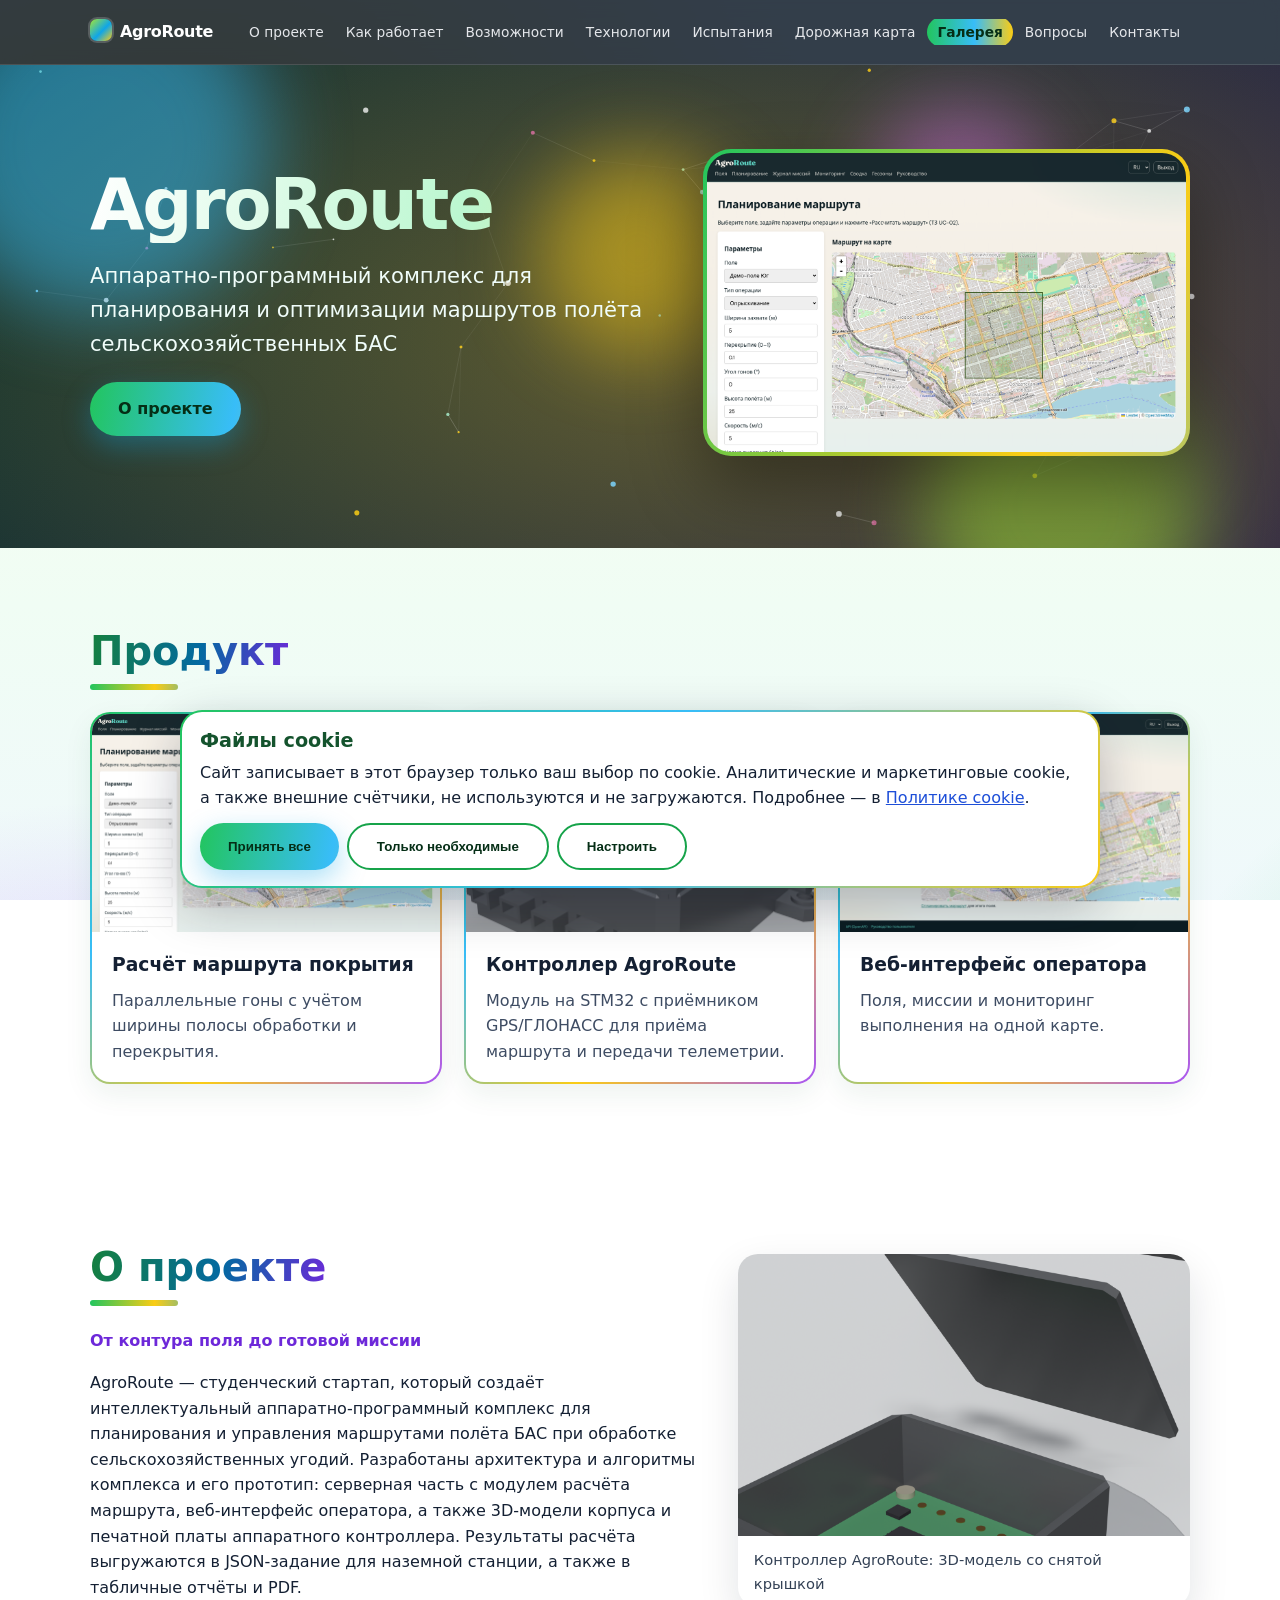
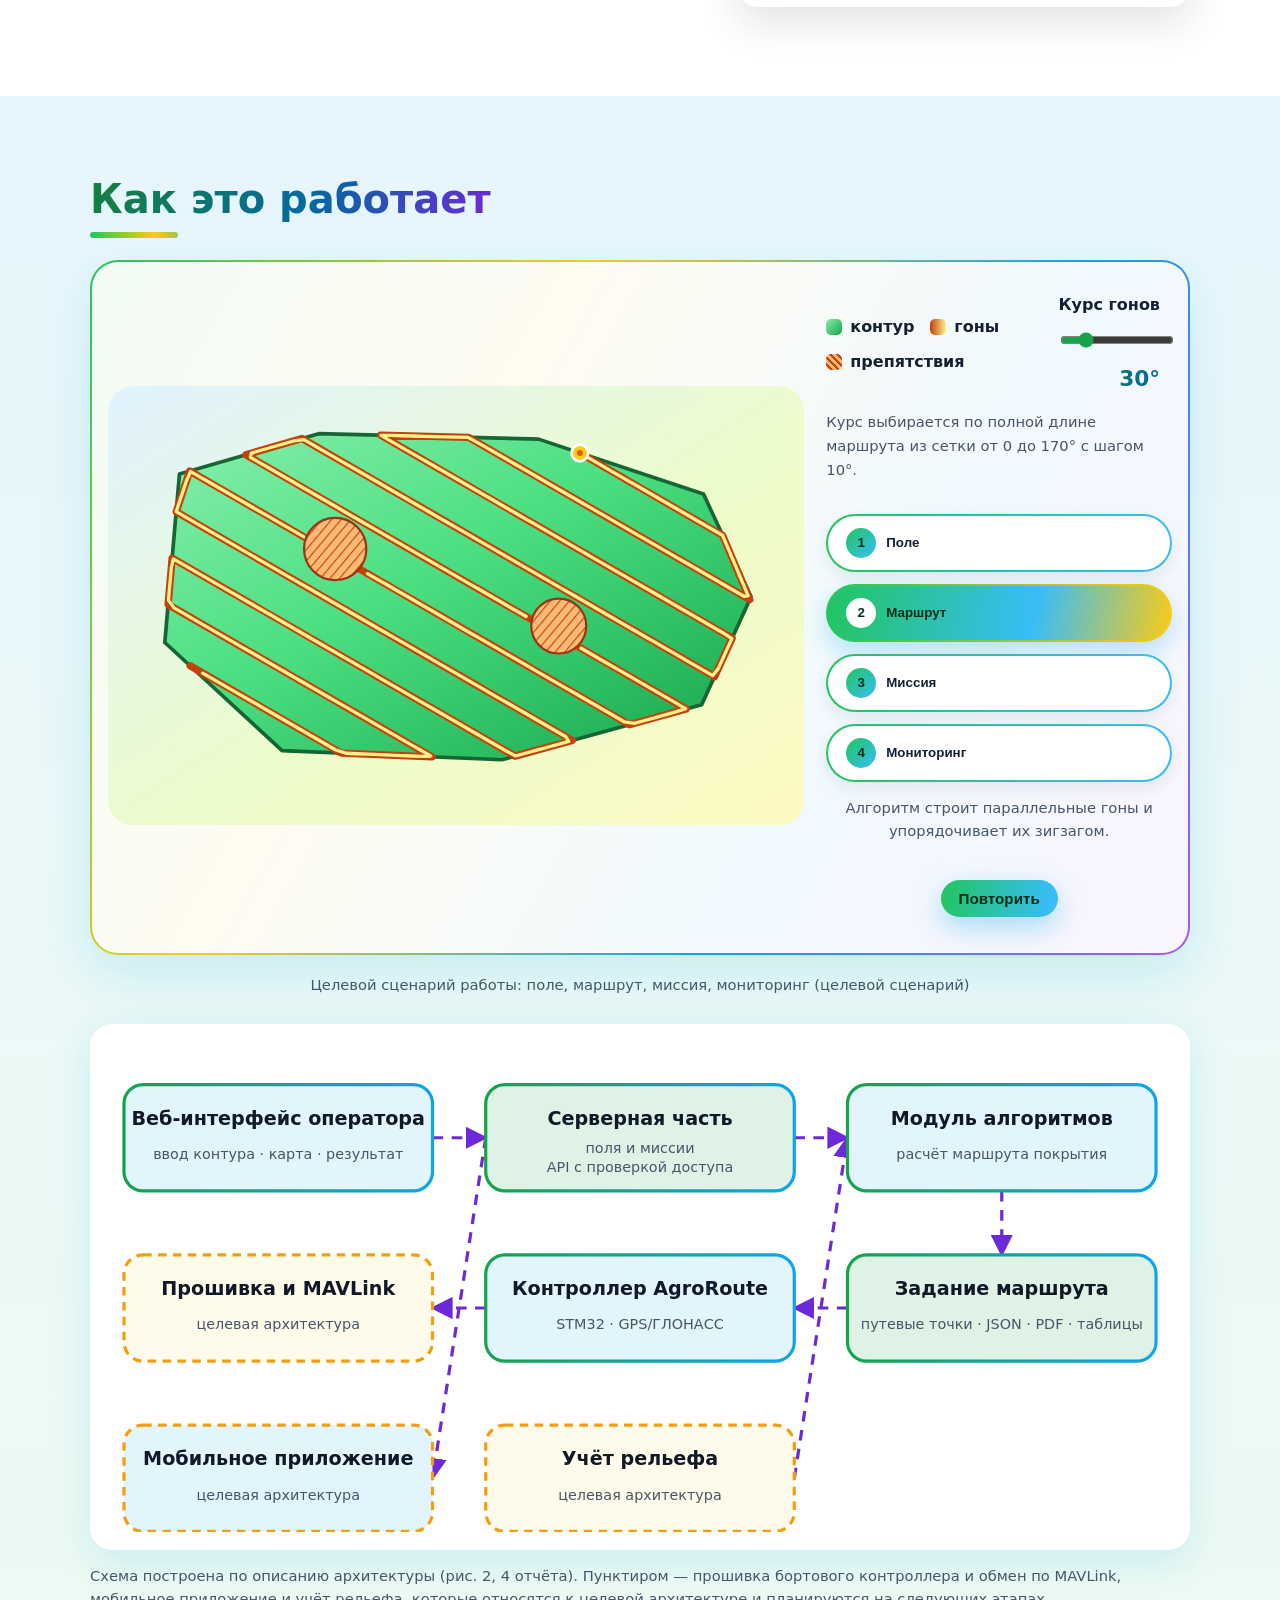
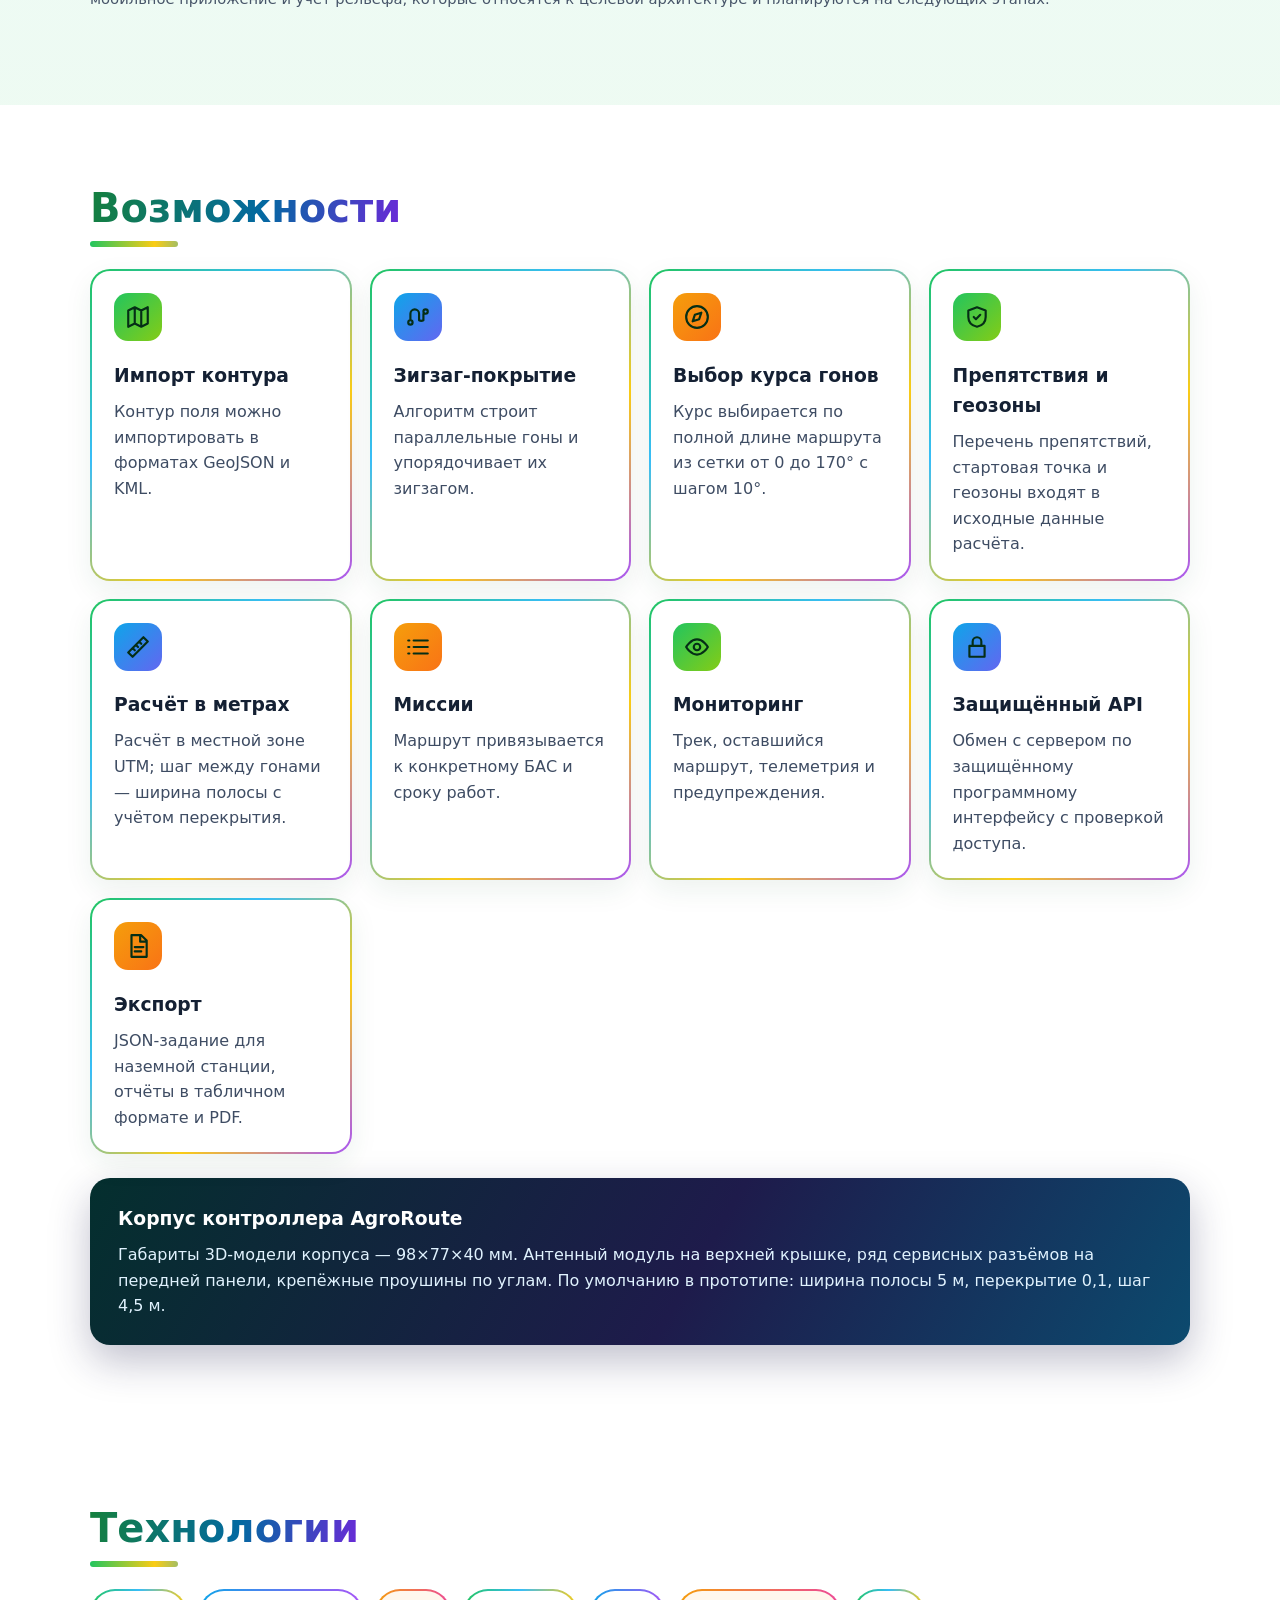
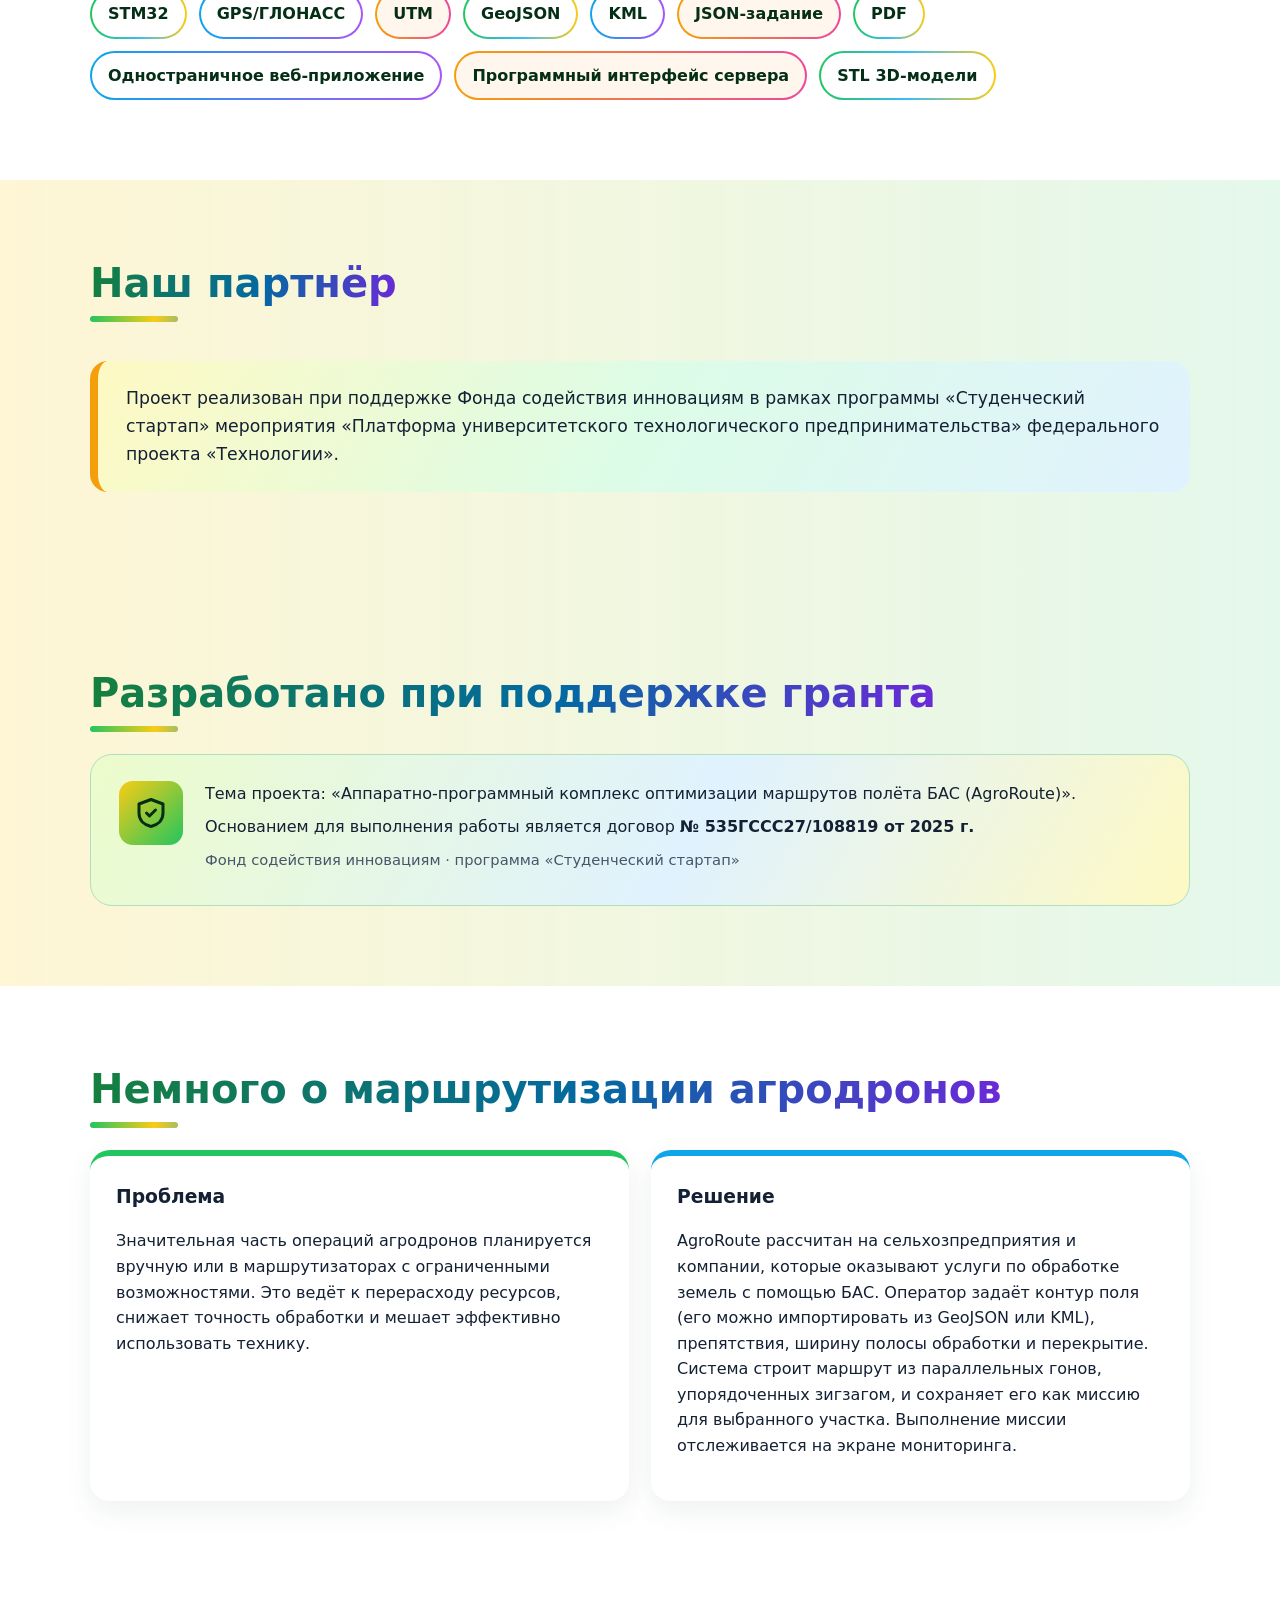
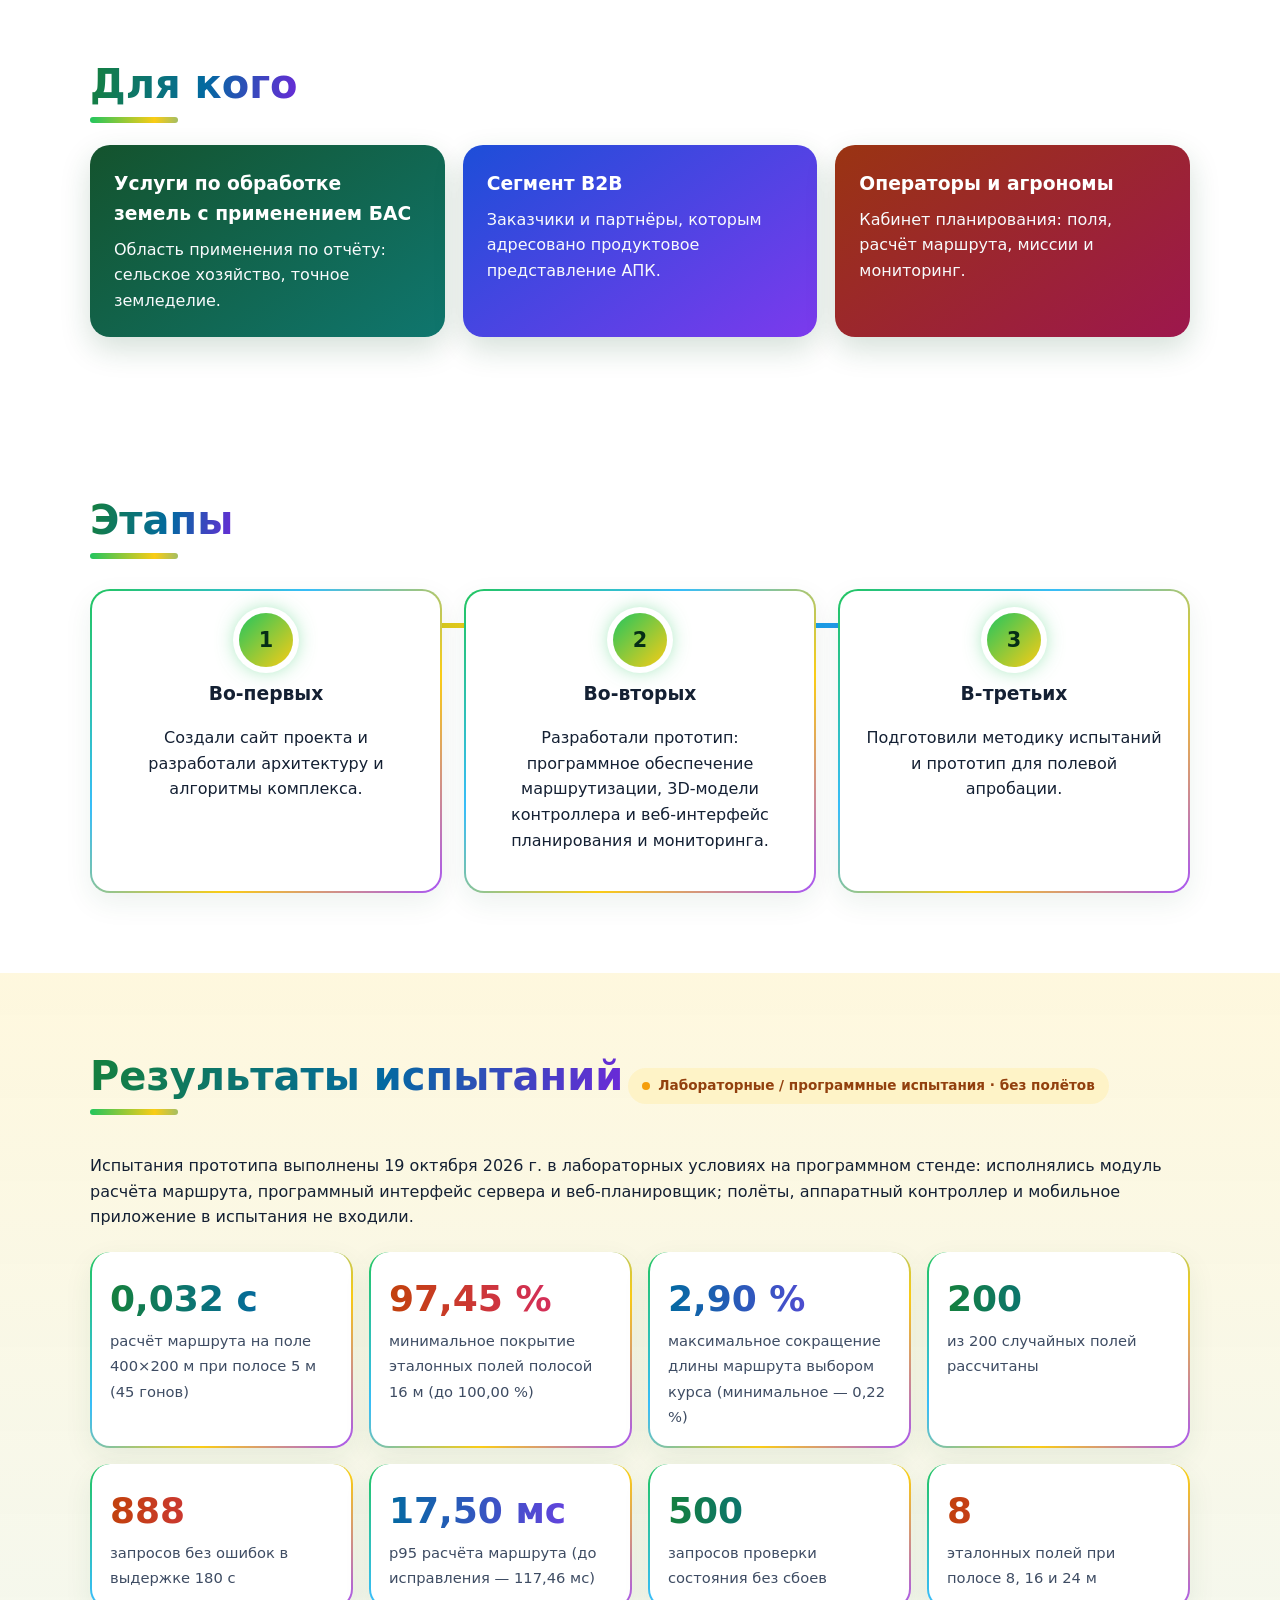
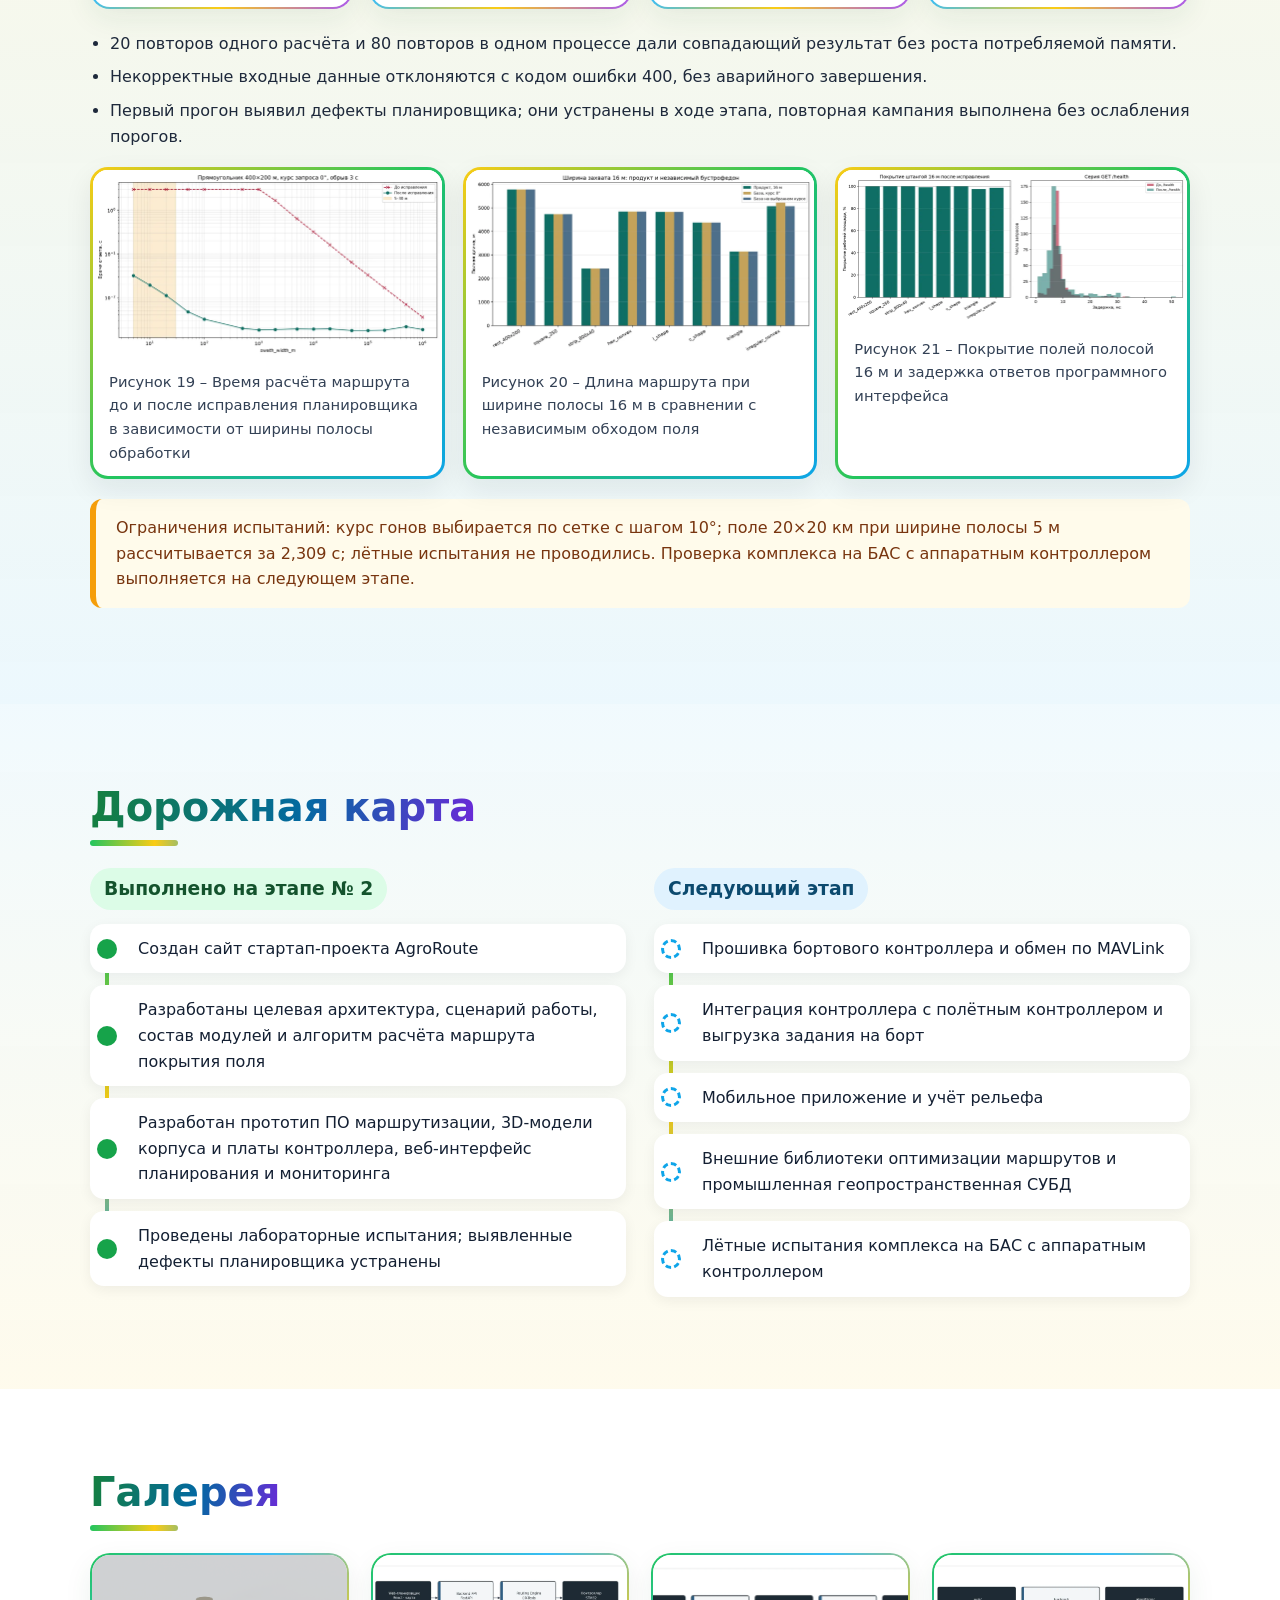
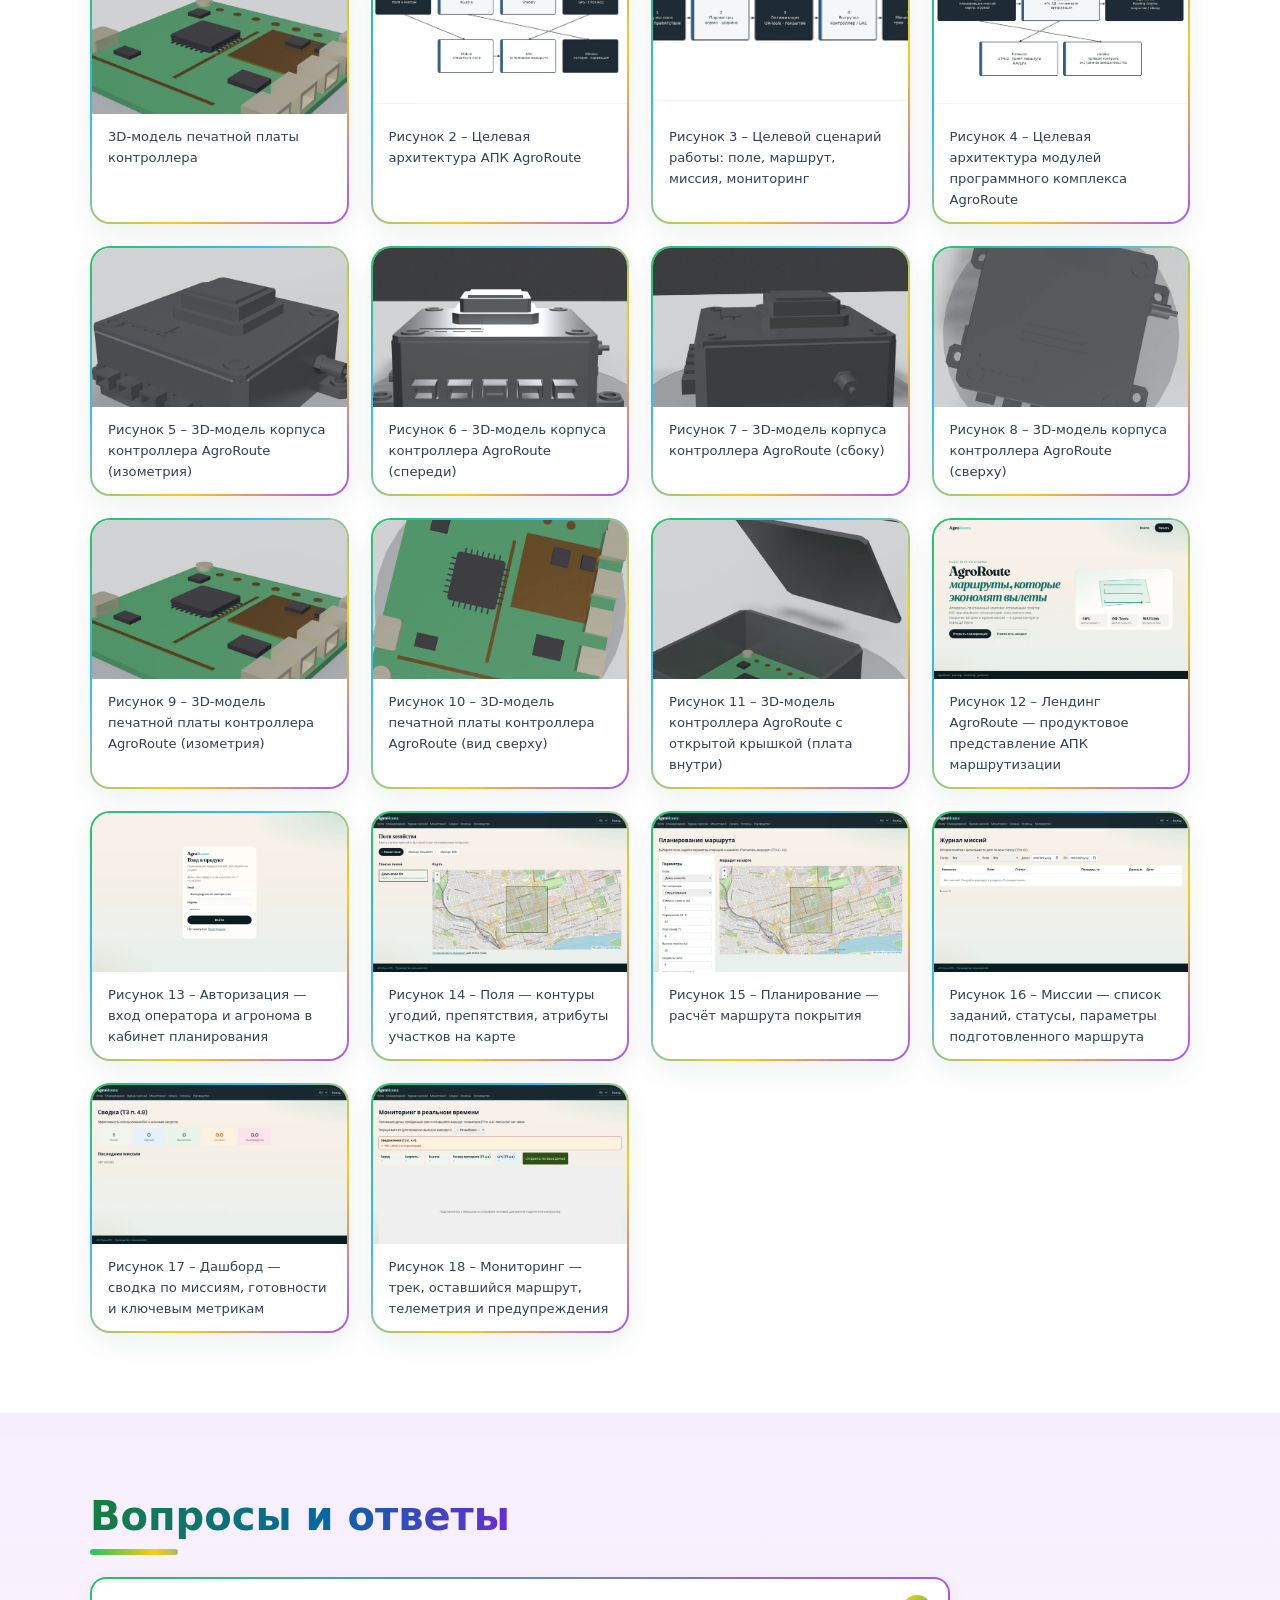
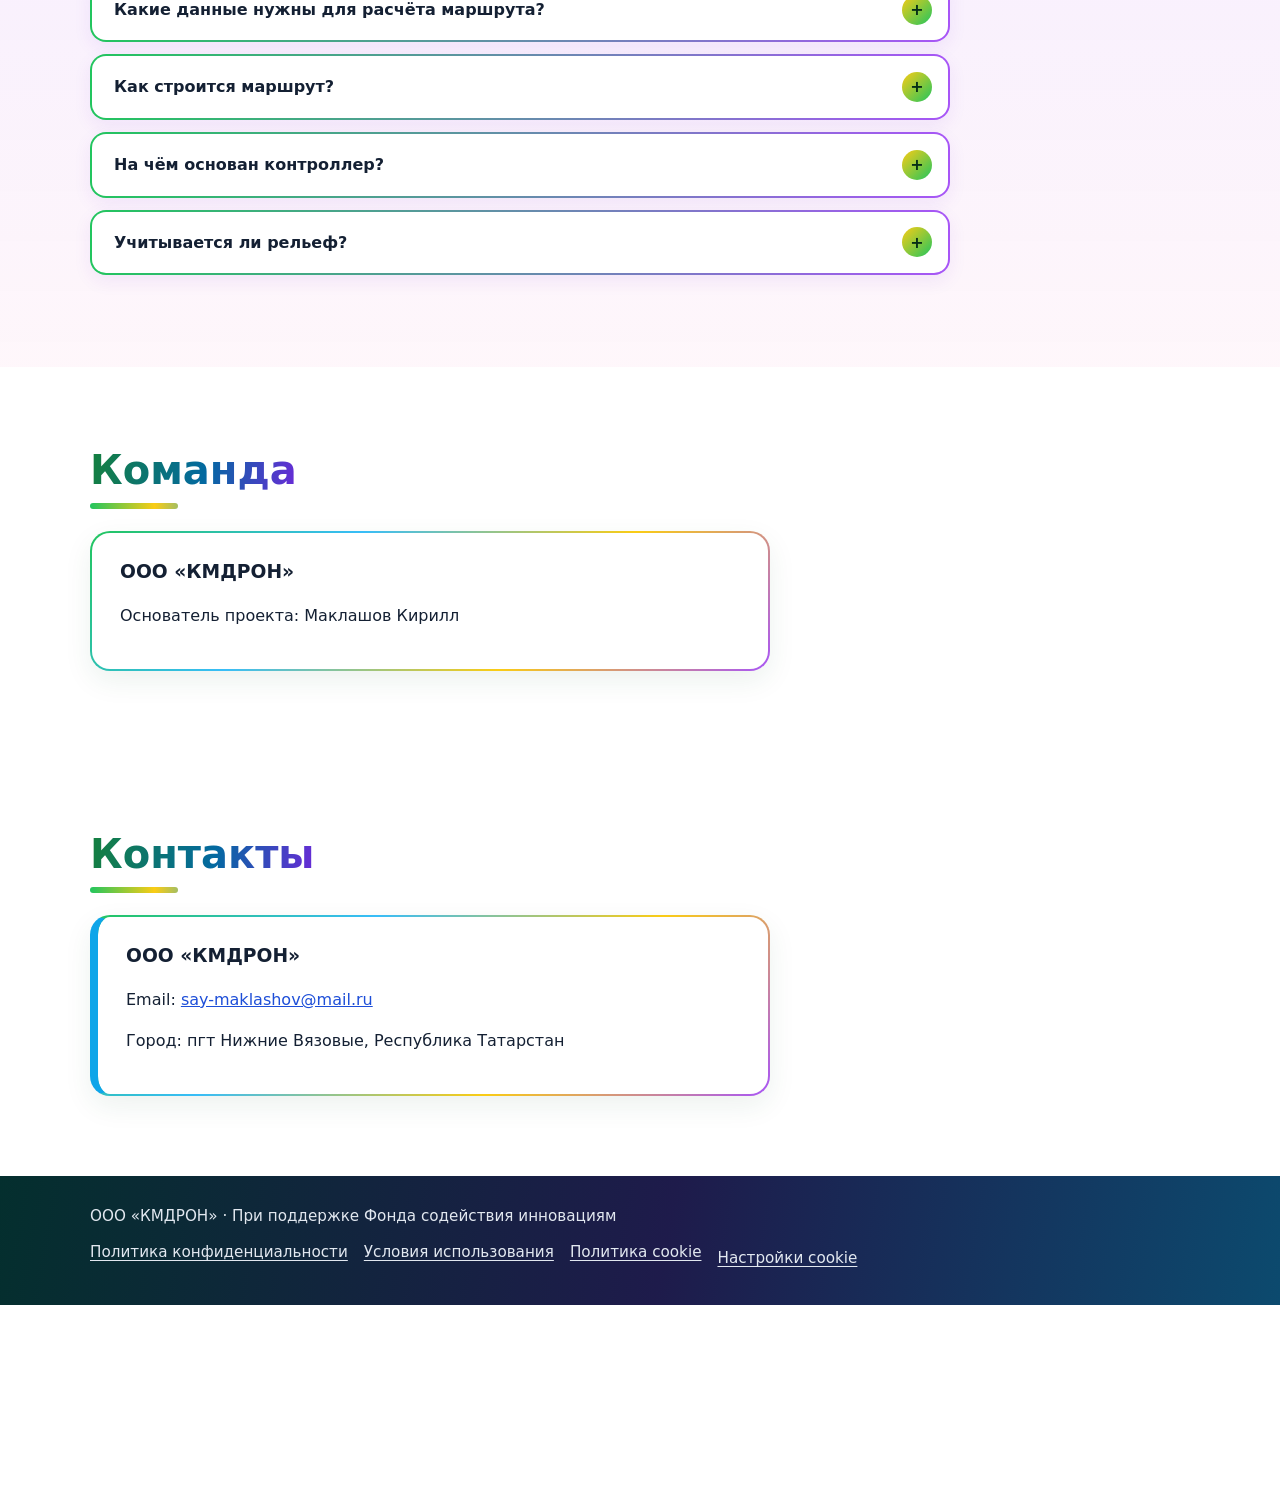
==== commit 41da1f04: "Add a Russian privacy, terms, and cookie package. The policies match what this static site actually " ====
--- a/index.html
+++ b/index.html
@@ -393,8 +393,39 @@
   </div>
 </section>
 
-<footer><div class="wrap">ООО «КМДРОН» · При поддержке Фонда содействия инновациям</div></footer>
+<footer>
+  <div class="wrap">
+    <div>ООО «КМДРОН» · При поддержке Фонда содействия инновациям</div>
+    <ul class="legal-links">
+      <li><a href="privacy.html">Политика конфиденциальности</a></li>
+      <li><a href="terms.html">Условия использования</a></li>
+      <li><a href="cookies.html">Политика cookie</a></li>
+      <li><button type="button" data-cookie-settings>Настройки cookie</button></li>
+    </ul>
+  </div>
+</footer>
 <div id="lb" hidden><button type="button" aria-label="Закрыть">×</button><img alt=""><p></p></div>
+<div id="cookie-banner" class="cookie-banner" role="dialog" aria-labelledby="cookie-title" aria-describedby="cookie-desc">
+  <div class="cookie-card">
+    <h2 id="cookie-title">Файлы cookie</h2>
+    <p id="cookie-desc">Сайт записывает в этот браузер только ваш выбор по cookie. Аналитические и маркетинговые cookie, а также внешние счётчики, не используются и не загружаются. Подробнее — в <a href="cookies.html">Политике cookie</a>.</p>
+    <div class="cookie-actions">
+      <button type="button" class="btn" id="cookie-accept">Принять все</button>
+      <button type="button" class="btn btn-ghost" id="cookie-necessary">Только необходимые</button>
+      <button type="button" class="btn btn-ghost" id="cookie-settings" aria-expanded="false" aria-controls="cookie-panel">Настроить</button>
+    </div>
+    <div id="cookie-panel" class="cookie-panel" hidden>
+      <label><input type="checkbox" checked disabled><span>Строго необходимые<small>Всегда включены. В localStorage сохраняется ключ agroroute_cookie_consent — запись о вашем выборе. На сервер оператора она не отправляется.</small></span></label>
+      <label><input id="cookie-analytics" type="checkbox"><span>Аналитические<small>На сайте не используются: скрипт аналитики не подключается ни до, ни после согласия.</small></span></label>
+      <label><input id="cookie-marketing" type="checkbox"><span>Маркетинговые<small>На сайте не используются: рекламные cookie и пиксели не подключаются.</small></span></label>
+      <button type="button" class="btn" id="cookie-save">Сохранить выбор</button>
+    </div>
+  </div>
+</div>
+<script>
+try { if (localStorage.getItem('agroroute_cookie_consent')) document.getElementById('cookie-banner').hidden = true; } catch (e) {}
+</script>
+<script src="consent.js" defer></script>
 <script src="app.js" defer></script>
 </body>
 </html>
--- a/style.css
+++ b/style.css
@@ -480,6 +480,55 @@
   background: linear-gradient(100deg, #042f2e, #1e1b4b 52%, #0c4a6e);
   color: #e2e8f0; padding: 28px 0; font-size: .95rem;
 }
+.legal-links { display: flex; flex-wrap: wrap; gap: 8px 16px; margin: 12px 0 0; padding: 0; list-style: none; }
+.legal-links a, .legal-links button {
+  color: #e2e8f0; background: none; border: 0; padding: 6px 0; font: inherit;
+  text-decoration: underline; text-underline-offset: 3px; cursor: pointer;
+}
+.legal-links a:hover, .legal-links button:hover { color: #fde68a; }
+.btn-ghost {
+  background: #fff; color: #052e16; animation: none; box-shadow: none; border: 2px solid #16a34a;
+}
+.cookie-banner { position: fixed; z-index: 90; left: 0; right: 0; bottom: 0; padding: 12px 12px calc(12px + env(safe-area-inset-bottom)); }
+.cookie-banner[hidden] { display: none; }
+.cookie-card {
+  max-width: 920px; margin: 0 auto; padding: 18px 18px 16px; border-radius: 22px; color: #142033;
+  background: #fff; box-shadow: 0 18px 50px rgba(15, 23, 42, .28);
+  border: 2px solid transparent;
+  background-image: linear-gradient(#fff, #fff), linear-gradient(120deg, #22c55e, #38bdf8, #facc15);
+  background-origin: border-box; background-clip: padding-box, border-box;
+  max-height: min(78vh, 640px); overflow: auto;
+}
+.cookie-card h2 { display: block; margin: 0 0 8px; font-size: 1.2rem; color: #14532d; background: none; -webkit-text-fill-color: #14532d; }
+.cookie-card h2::after { display: none; }
+.cookie-card p { margin: 0 0 12px; }
+.cookie-actions { display: flex; flex-wrap: wrap; gap: 8px; }
+.cookie-actions .btn { margin-top: 0; }
+.cookie-panel { display: grid; gap: 10px; margin-top: 14px; padding-top: 12px; border-top: 1px solid #e2e8f0; }
+.cookie-panel[hidden] { display: none; }
+.cookie-panel label { display: flex; gap: 10px; align-items: flex-start; font-weight: 600; }
+.cookie-panel label span { display: block; }
+.cookie-panel input { width: 1.15rem; height: 1.15rem; margin-top: 0.2rem; accent-color: #16a34a; flex: none; }
+.cookie-panel small { display: block; font-weight: 450; color: #3e4c63; }
+.legal-top { position: relative; z-index: 1; background: color-mix(in srgb, var(--d) 90%, #000); }
+.legal-top .wrap { display: flex; align-items: center; height: 64px; }
+.legal-top .logo { color: #fff; font-weight: 800; text-decoration: none; }
+main.legal-doc {
+  position: relative; z-index: 1; max-width: 900px; margin: 28px auto 36px;
+  padding: 28px 22px 36px; background: rgba(255, 255, 255, .94); border-radius: 24px;
+  box-shadow: 0 12px 40px rgba(20, 83, 45, .08);
+}
+.legal-doc h1 { font-size: clamp(1.7rem, 4vw, 2.5rem); color: #14532d; letter-spacing: -0.02em; }
+.legal-doc h2 { font-size: 1.25rem; }
+.legal-doc ul, .legal-doc ol { padding-left: 1.2rem; }
+.legal-doc table { width: 100%; border-collapse: collapse; font-size: .95rem; }
+.legal-doc th, .legal-doc td { border: 1px solid #cbd5e1; padding: 8px 10px; text-align: left; vertical-align: top; }
+.legal-doc th { background: #f0fdf4; }
+.table-wrap { overflow-x: auto; }
+@media (max-width: 640px) {
+  .cookie-actions { flex-direction: column; }
+  .cookie-actions .btn { width: 100%; text-align: center; }
+}
 #lb {
   position: fixed; inset: 0; z-index: 100; background: rgba(7, 10, 24, .9);
   display: flex; flex-direction: column; align-items: center; justify-content: center; padding: 24px;
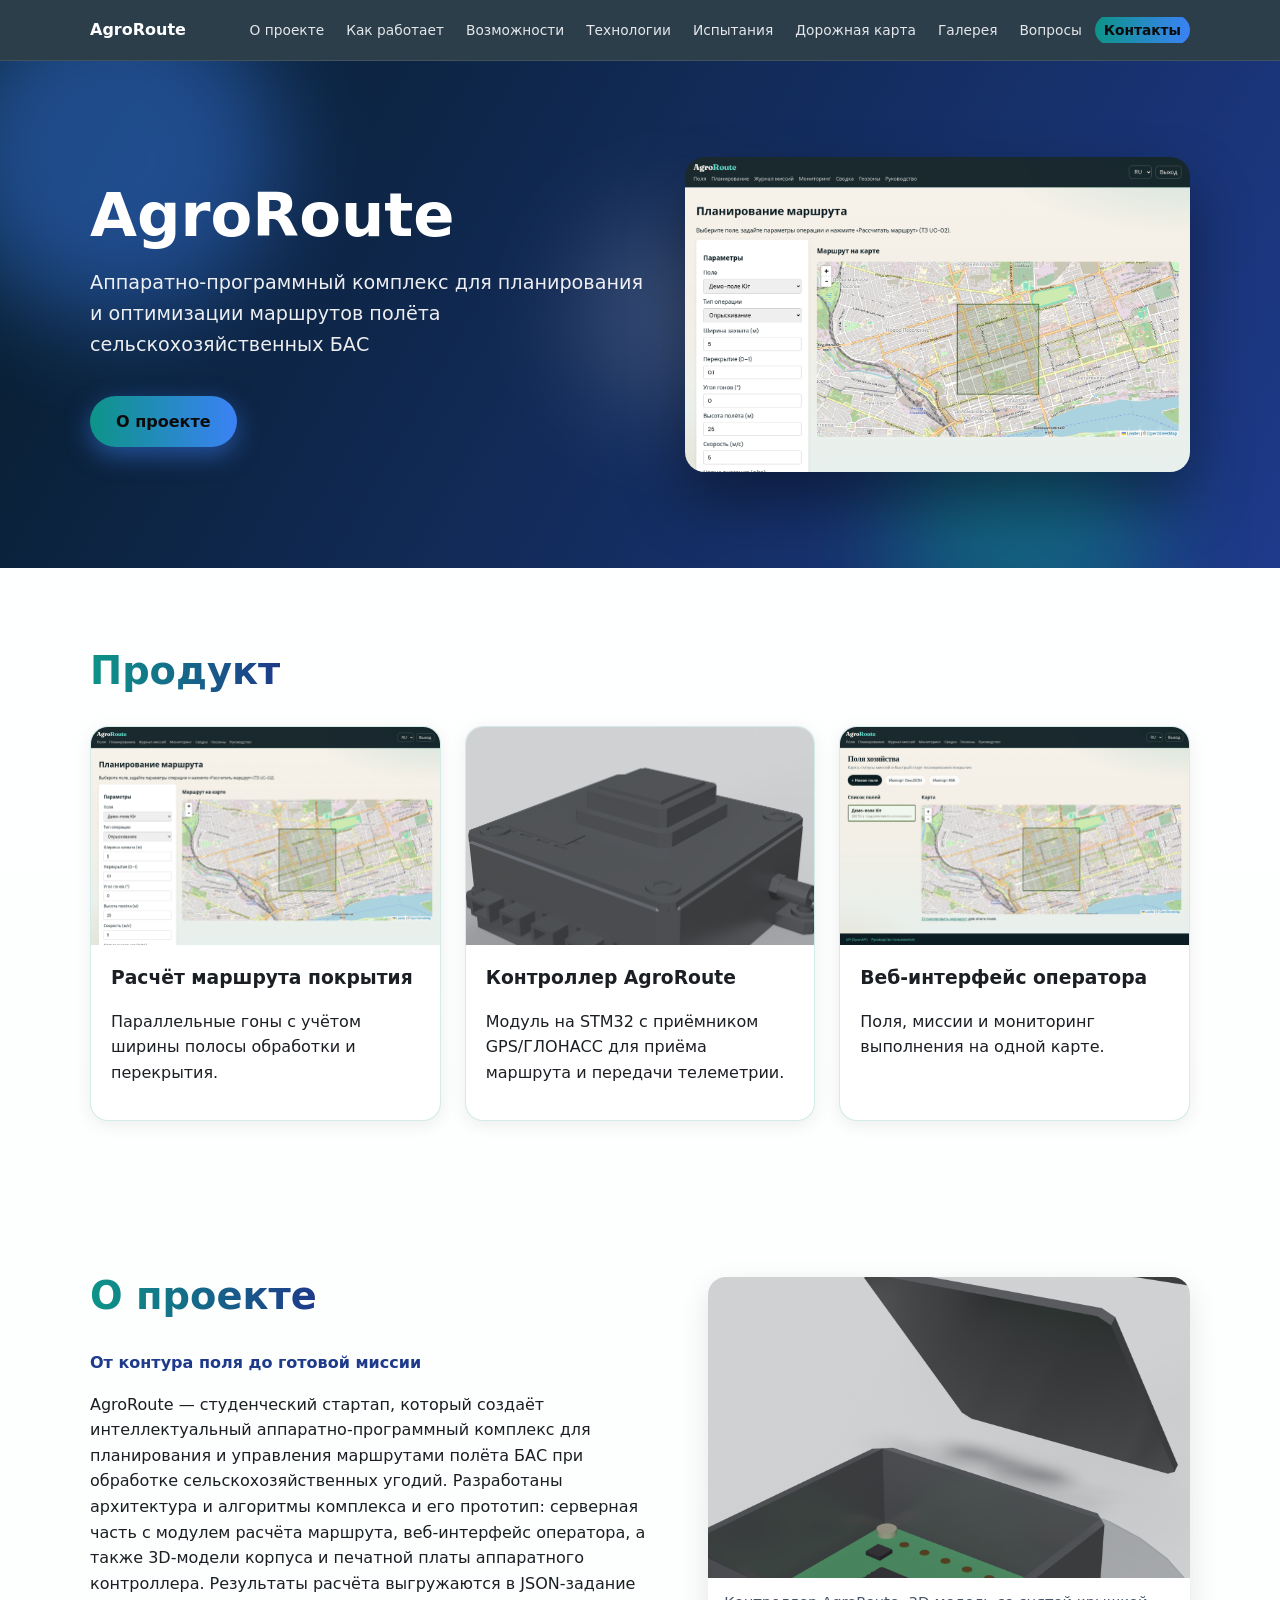
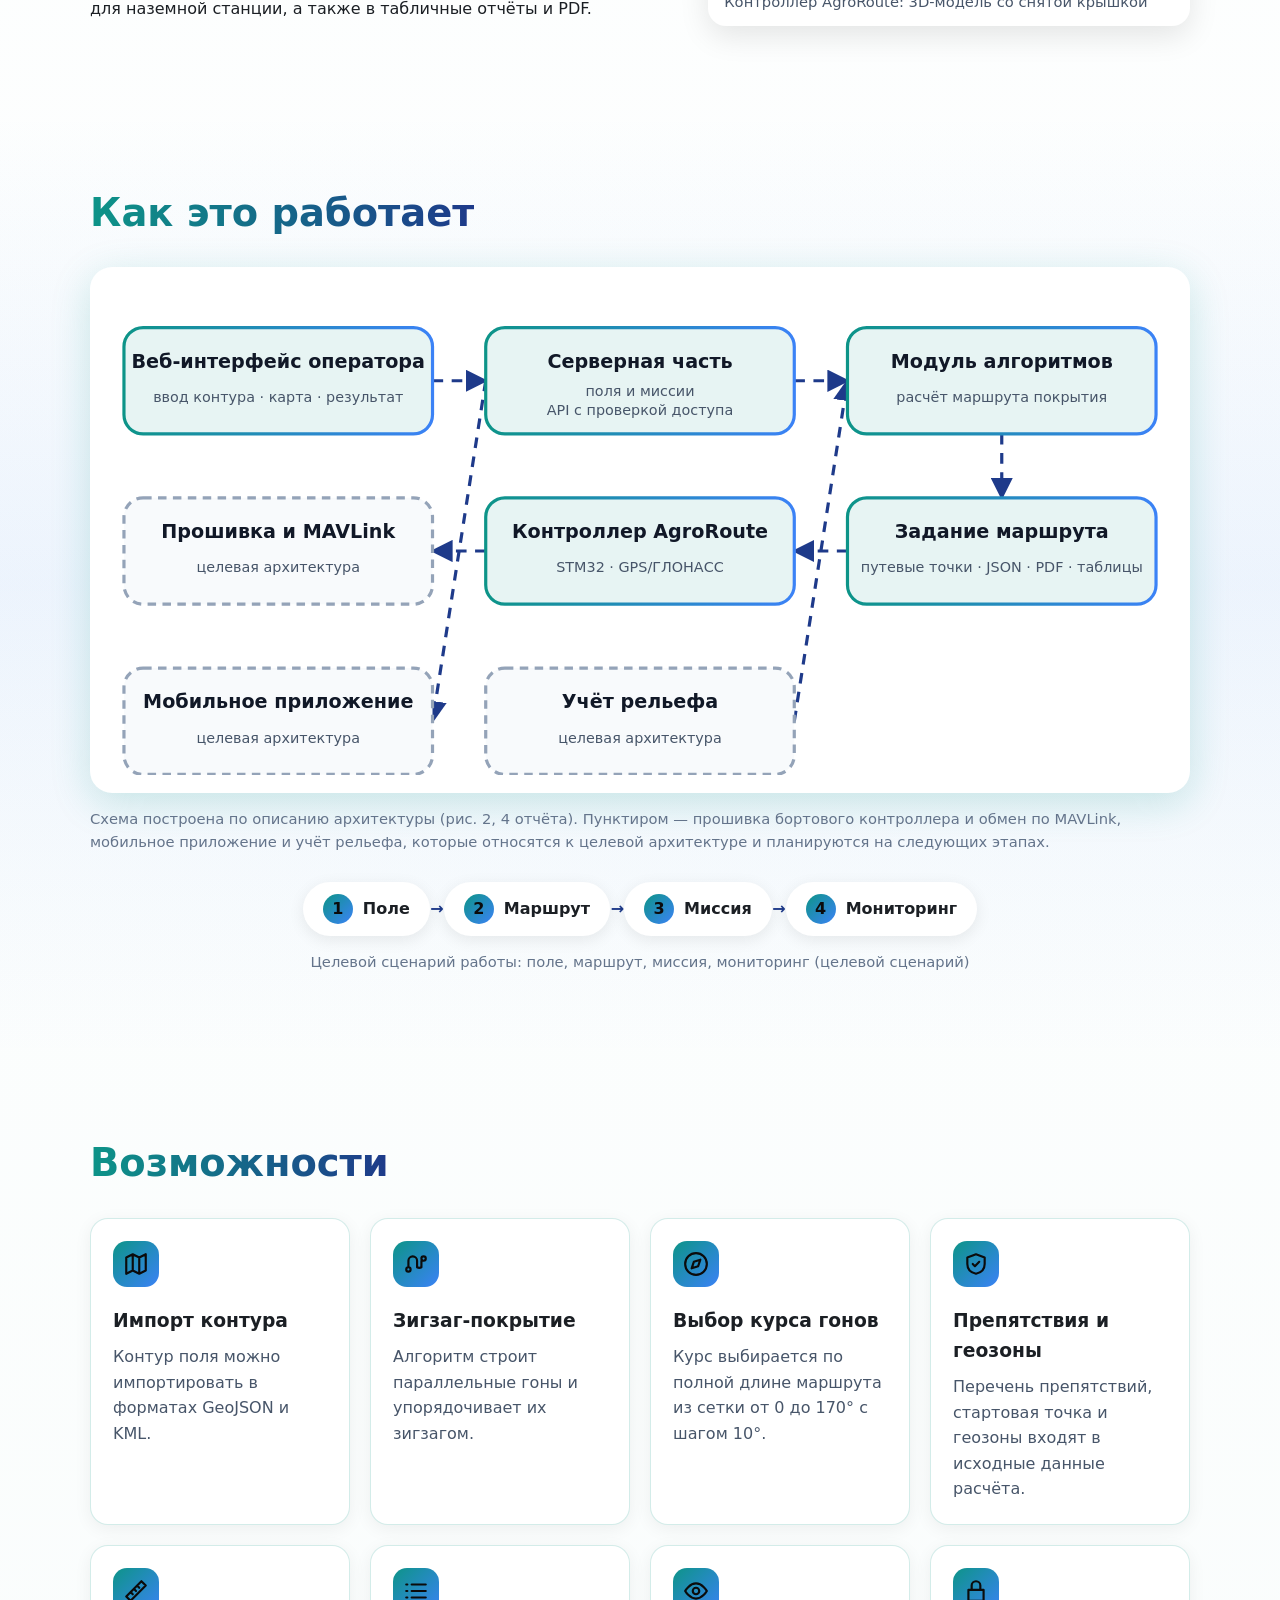
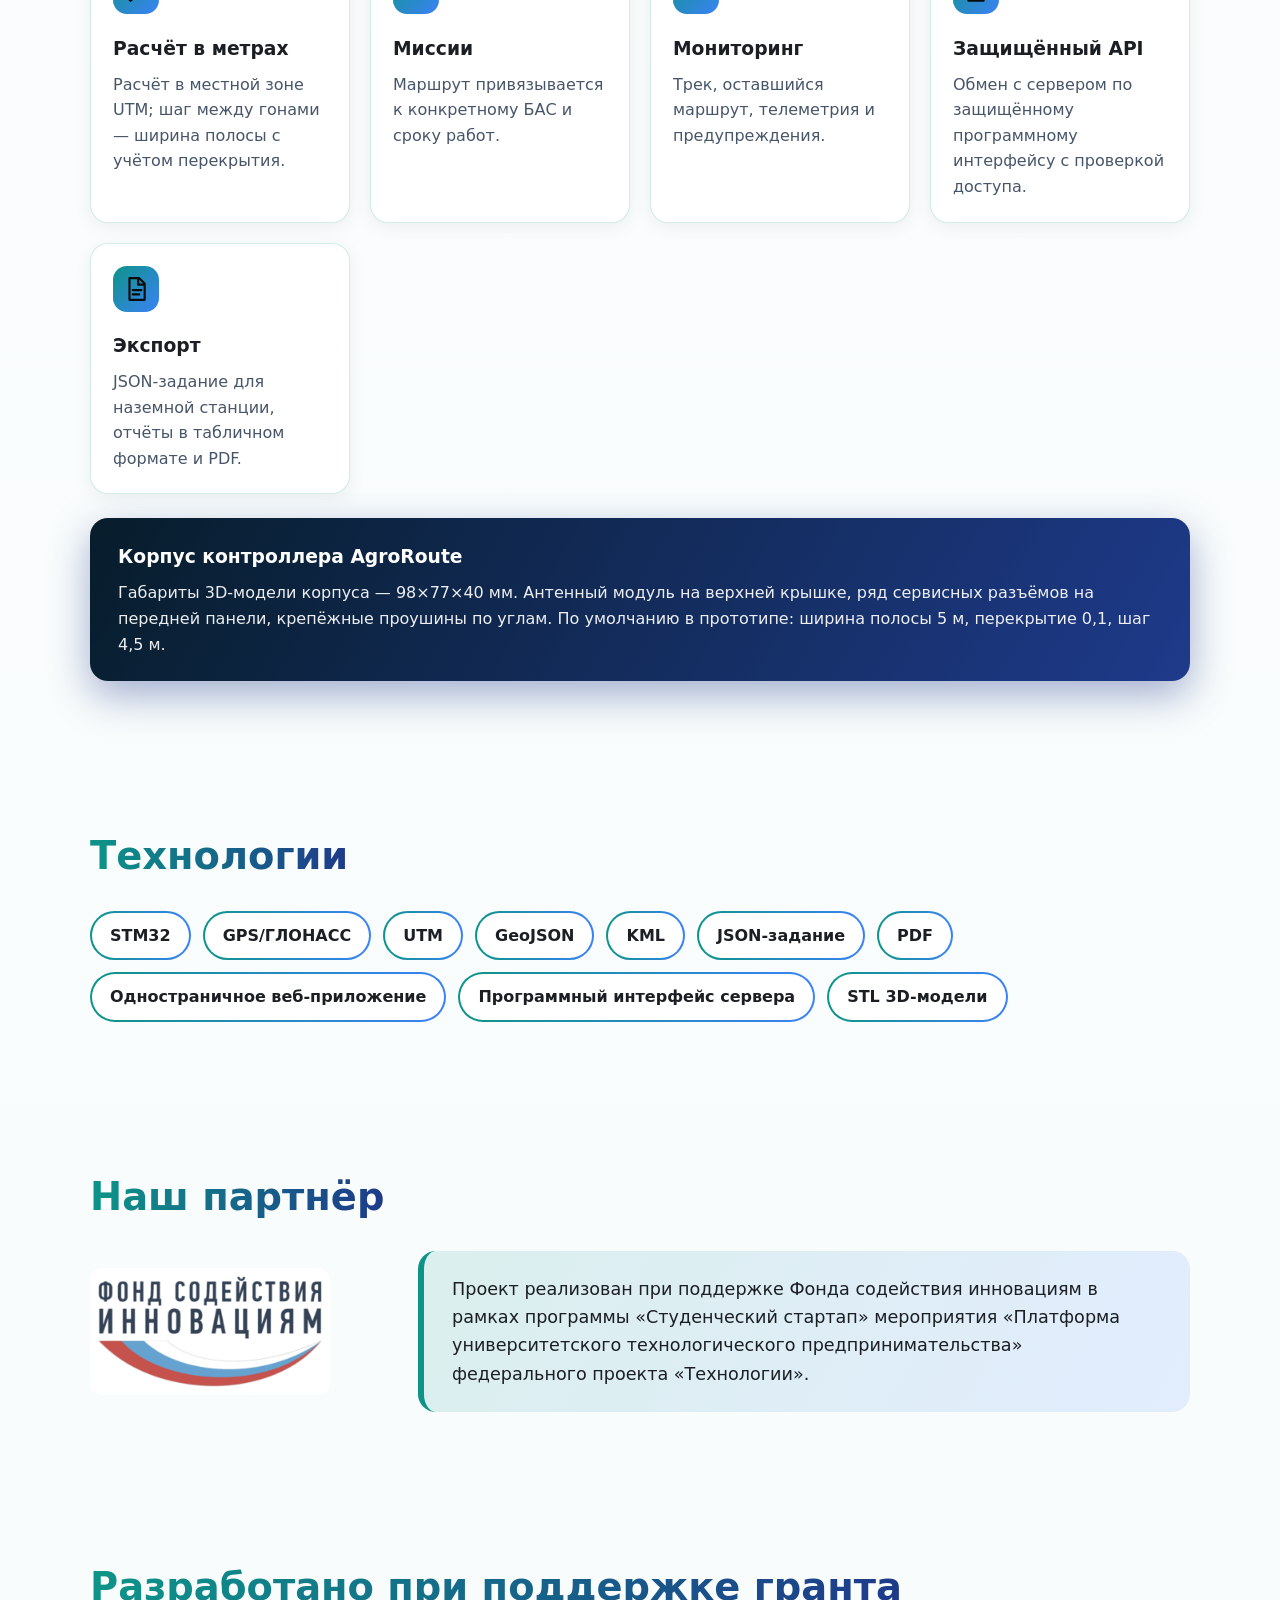
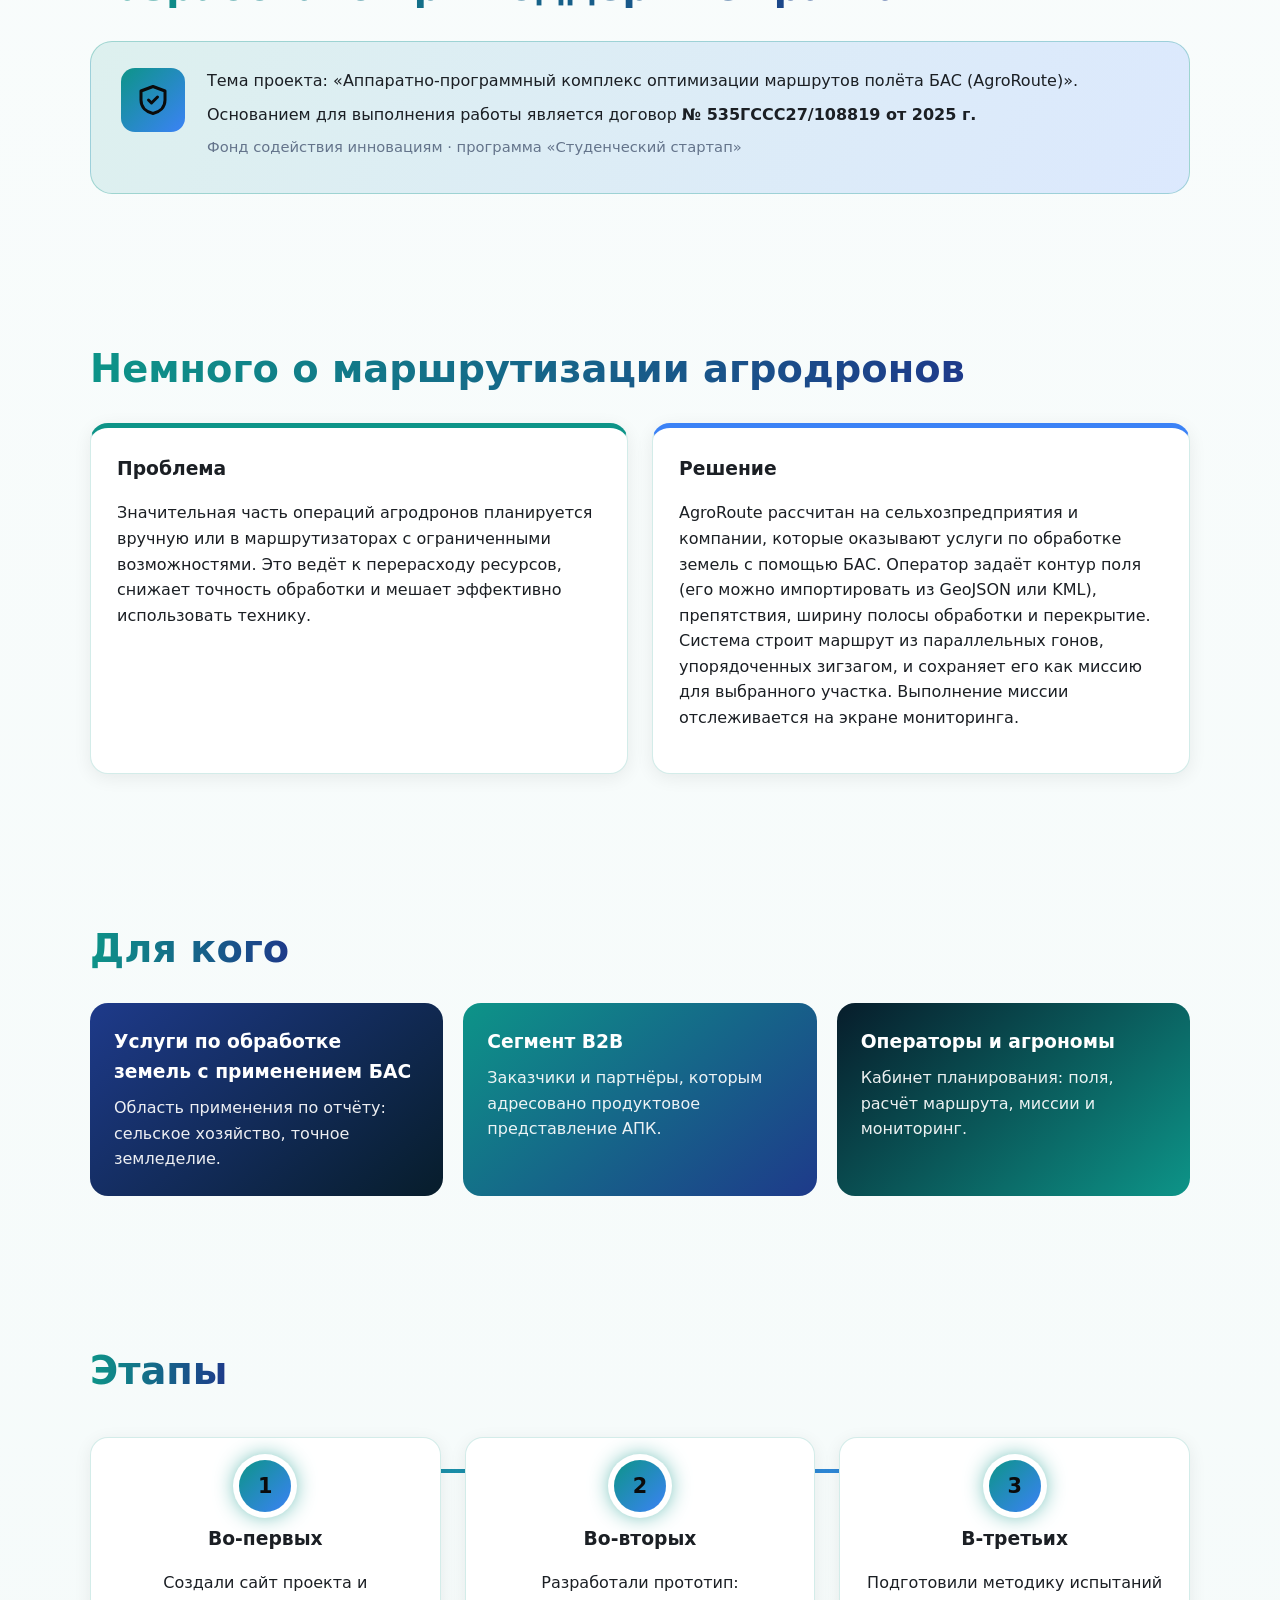
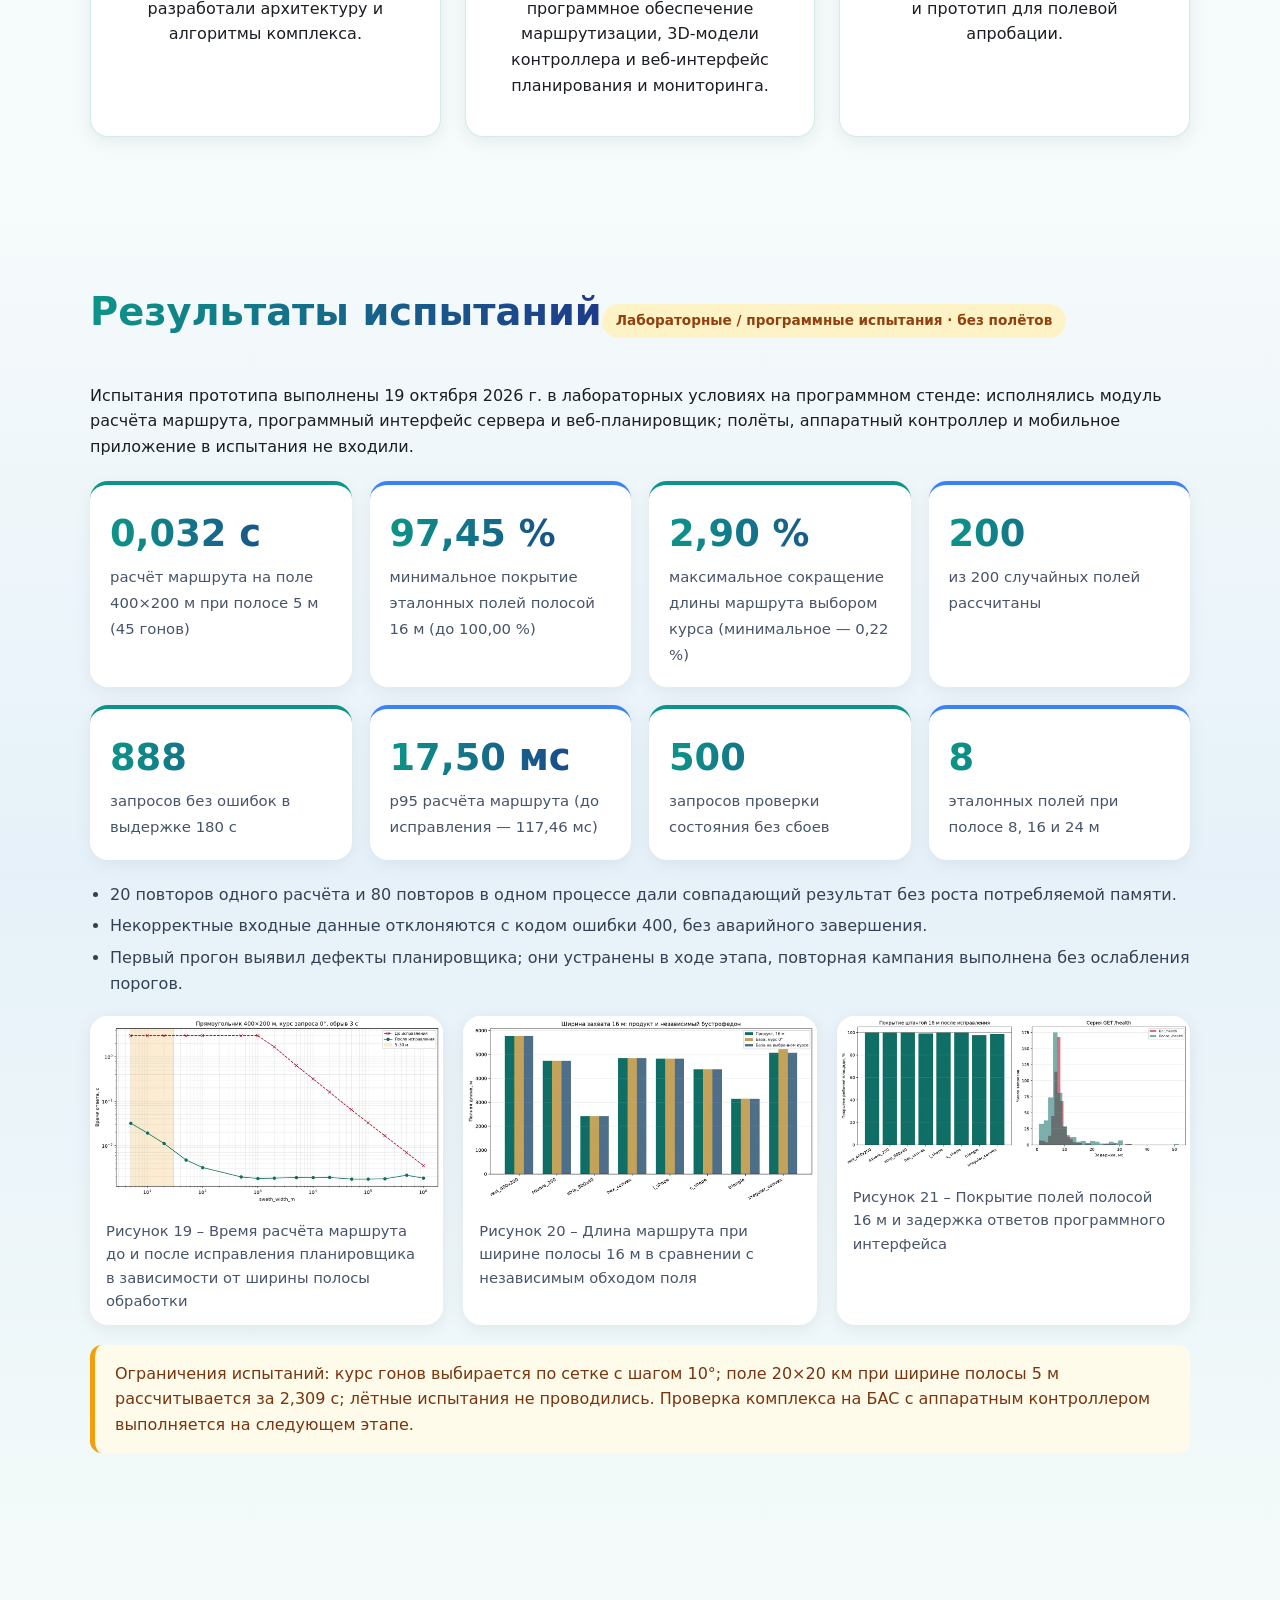
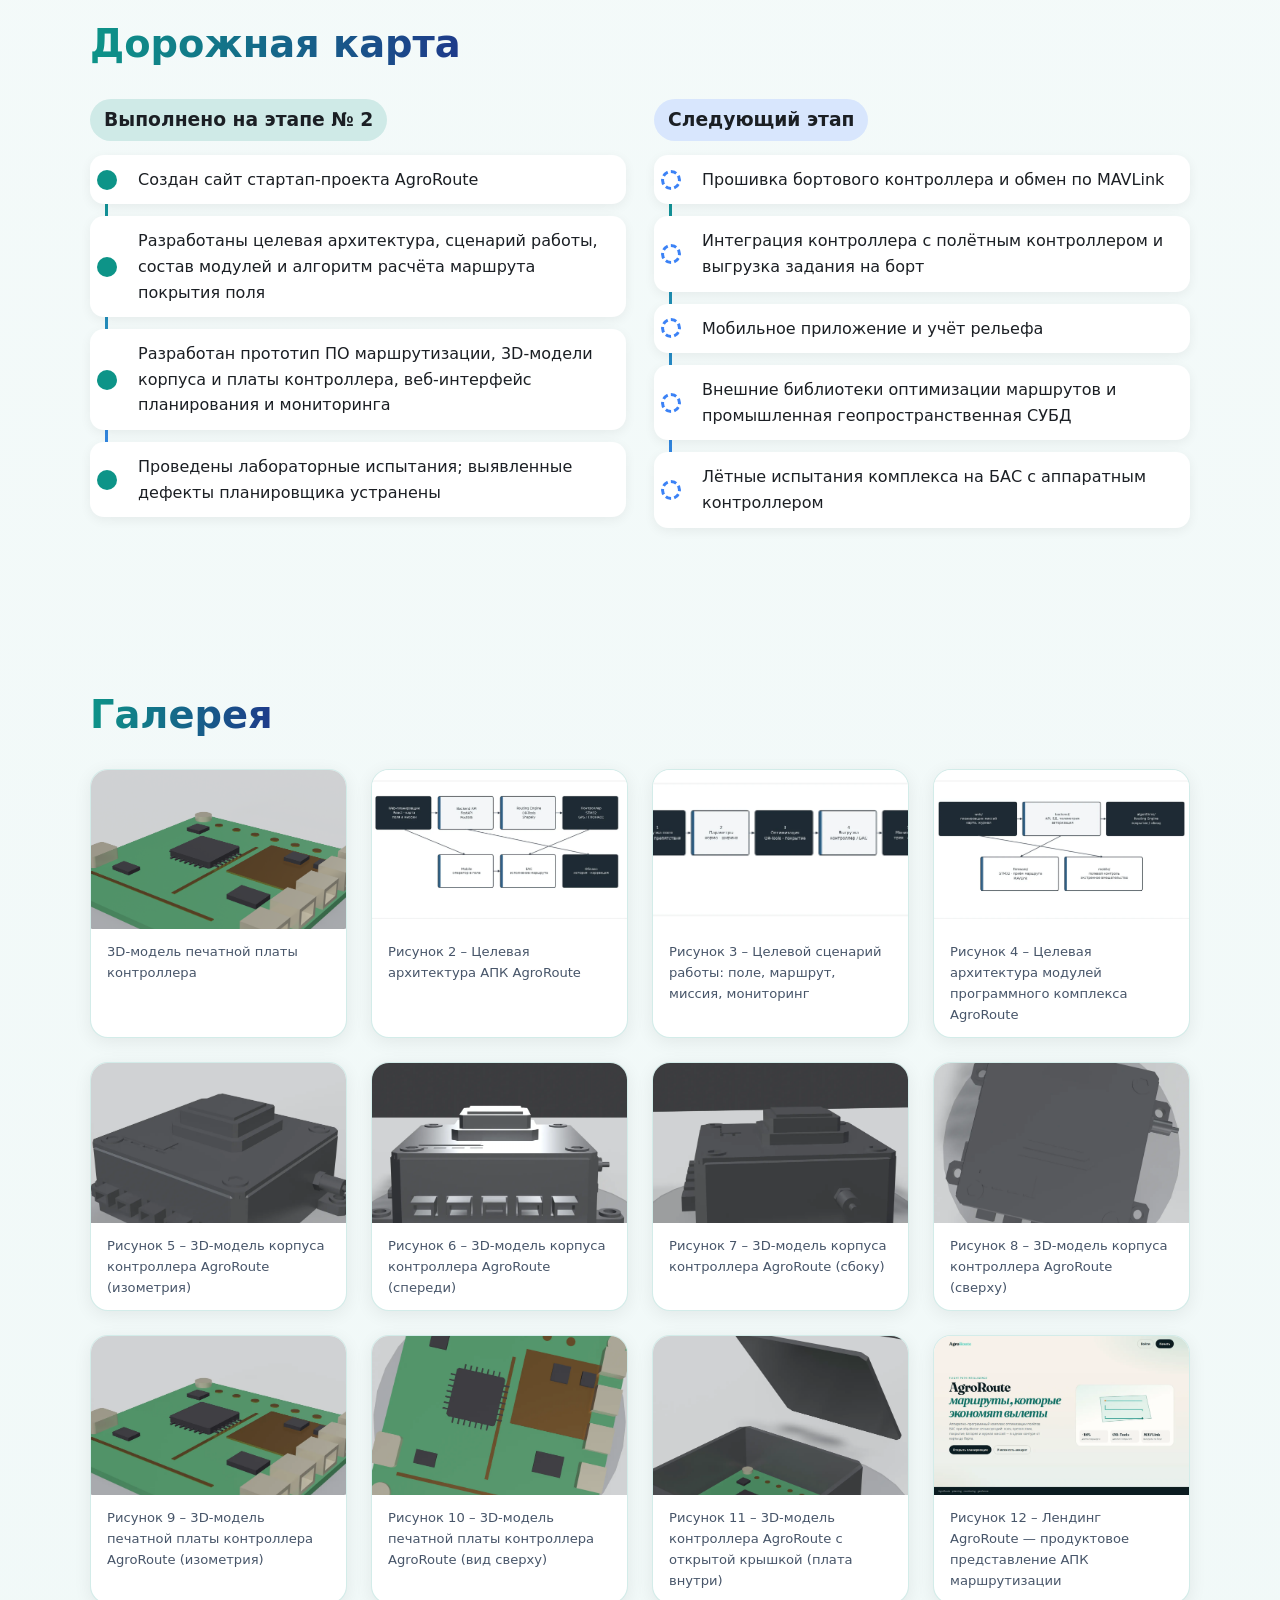
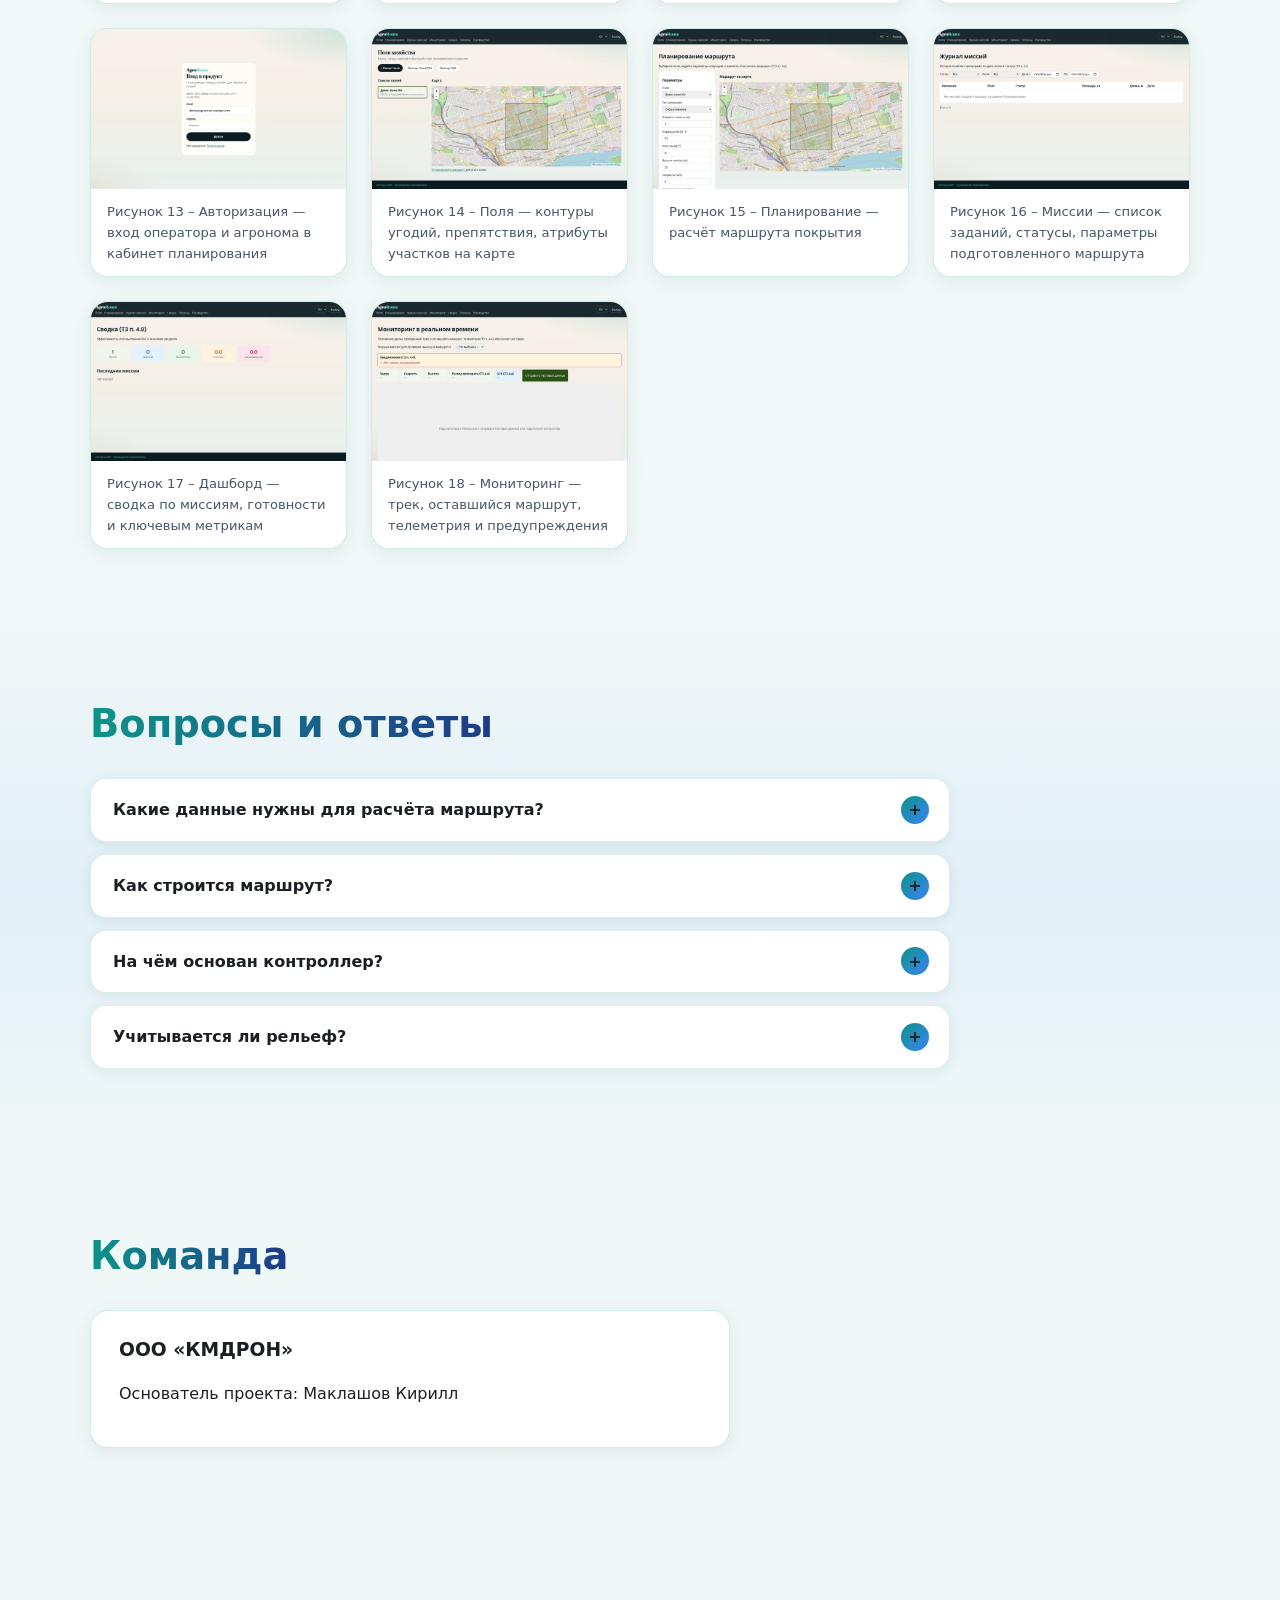
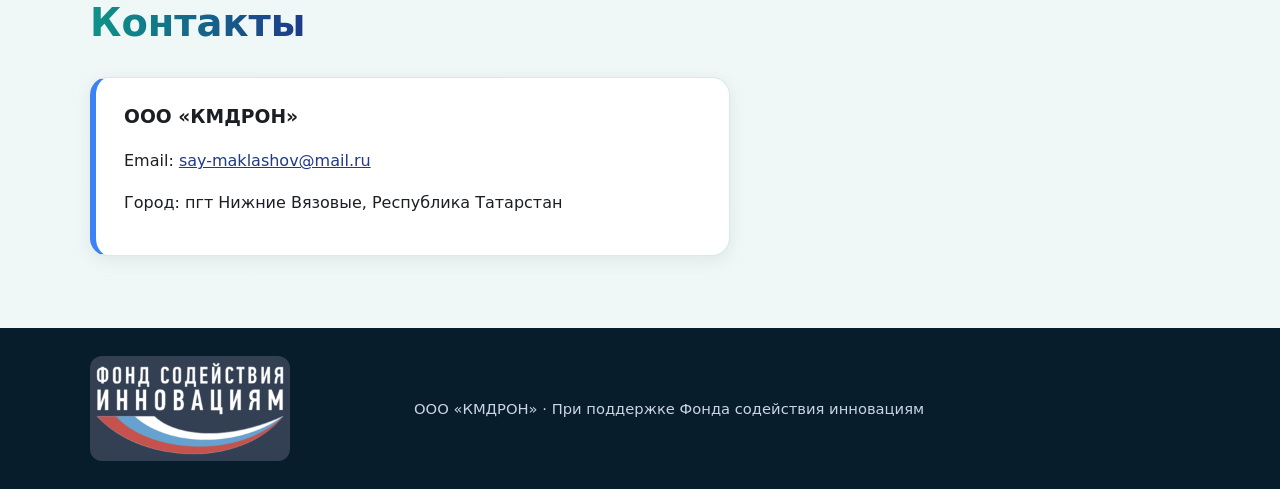
==== commit c0ad63c3: "Add the official FASIE logo and support mention Place the Fund for Assistance to Small Innovative En" ====
--- a/index.html
+++ b/index.html
@@ -1,431 +1,10 @@
-<!doctype html>
-<html lang="ru">
-<head>
-<meta charset="utf-8">
-<meta name="viewport" content="width=device-width, initial-scale=1">
-<title>AgroRoute</title>
-<meta name="description" content="Аппаратно-программный комплекс для планирования и оптимизации маршрутов полёта сельскохозяйственных БАС">
-<link rel="stylesheet" href="style.css">
-<script>document.documentElement.classList.add('js')</script>
-</head>
-<body>
-<div class="progress" aria-hidden="true"><span id="progress"></span></div>
-<div class="mesh" aria-hidden="true"></div>
-<nav id="topnav">
-  <div class="wrap">
-    <a class="logo" href="#top"><span class="logo-mark" aria-hidden="true"></span>AgroRoute</a>
-    <button class="burger" type="button" aria-label="Меню" aria-expanded="false"><span></span><span></span><span></span></button>
-    <ul>
-      <li><a href="#about">О проекте</a></li>
-      <li><a href="#how">Как работает</a></li>
-      <li><a href="#features">Возможности</a></li>
-      <li><a href="#tech">Технологии</a></li>
-      <li><a href="#tests">Испытания</a></li>
-      <li><a href="#roadmap">Дорожная карта</a></li>
-      <li><a href="#gallery">Галерея</a></li>
-      <li><a href="#faq">Вопросы</a></li>
-      <li><a href="#contacts">Контакты</a></li>
-    </ul>
-  </div>
-</nav>
-
-<header class="hero" id="top">
-  <div class="hero-sky" data-depth="0.22" aria-hidden="true"></div>
-  <canvas id="fx" aria-hidden="true"></canvas>
-  <div class="blobs" data-depth="0.14" aria-hidden="true"><i class="b1"></i><i class="b2"></i><i class="b3"></i><i class="b4"></i></div>
-  <div class="wrap hero-grid">
-    <div class="hero-copy" data-depth="0.05">
-      <h1>AgroRoute</h1>
-      <p>Аппаратно-программный комплекс для планирования и оптимизации маршрутов полёта сельскохозяйственных БАС</p>
-      <a class="btn" href="#about">О проекте</a>
-    </div>
-    <div class="hero-visual" data-depth="-0.07">
-      <img src="img/01_planirovanie_marshruta_pokrytiya.png" alt="AgroRoute" fetchpriority="high">
-    </div>
-  </div>
-</header>
-
-<section id="product" class="reveal">
-  <div class="wrap">
-    <h2>Продукт</h2>
-    <div class="cards">
-      <article class="card pop">
-        <img src="img/01_planirovanie_marshruta_pokrytiya.png" alt="Расчёт маршрута покрытия" loading="lazy">
-        <div class="b"><h3>Расчёт маршрута покрытия</h3><p>Параллельные гоны с учётом ширины полосы обработки и перекрытия.</p></div>
-      </article>
-      <article class="card pop">
-        <img src="img/02_kontroller_agroroute_3d_izometriya.png" alt="Контроллер AgroRoute" loading="lazy">
-        <div class="b"><h3>Контроллер AgroRoute</h3><p>Модуль на STM32 с приёмником GPS/ГЛОНАСС для приёма маршрута и передачи телеметрии.</p></div>
-      </article>
-      <article class="card pop">
-        <img src="img/05_polya_hozyajstva_karta.png" alt="Веб-интерфейс оператора" loading="lazy">
-        <div class="b"><h3>Веб-интерфейс оператора</h3><p>Поля, миссии и мониторинг выполнения на одной карте.</p></div>
-      </article>
-    </div>
-  </div>
-</section>
-
-<section id="about" class="reveal">
-  <div class="wrap split">
-    <div>
-      <h2>О проекте</h2>
-      <div class="sub">От контура поля до готовой миссии</div>
-      <p>AgroRoute — студенческий стартап, который создаёт интеллектуальный аппаратно-программный комплекс для планирования и управления маршрутами полёта БАС при обработке сельскохозяйственных угодий. Разработаны архитектура и алгоритмы комплекса и его прототип: серверная часть с модулем расчёта маршрута, веб-интерфейс оператора, а также 3D-модели корпуса и печатной платы аппаратного контроллера. Результаты расчёта выгружаются в JSON-задание для наземной станции, а также в табличные отчёты и PDF.</p>
-    </div>
-    <figure class="pop">
-      <img src="img/03_kontroller_agroroute_otkrytaya_kryshka.png" alt="Контроллер AgroRoute: 3D-модель со снятой крышкой" loading="lazy">
-      <figcaption>Контроллер AgroRoute: 3D-модель со снятой крышкой</figcaption>
-    </figure>
-  </div>
-</section>
-
-<section id="how" class="reveal">
-  <div class="wrap">
-    <h2>Как это работает</h2>
-    <div class="route-card" id="route-demo">
-      <svg id="field-svg" viewBox="0 0 760 480" role="img" aria-labelledby="field-title field-desc" data-mode="route">
-        <title id="field-title">Схема: параллельные гоны, упорядоченные зигзагом</title>
-        <desc id="field-desc">Наглядная схема: контур поля, параллельные гоны, упорядоченные зигзагом, и препятствия.</desc>
-        <defs>
-          <linearGradient id="rd-sky" x1="0" y1="0" x2="1" y2="1">
-            <stop offset="0" stop-color="#e0f2fe"/>
-            <stop offset="0.55" stop-color="#ecfccb"/>
-            <stop offset="1" stop-color="#fef9c3"/>
-          </linearGradient>
-          <linearGradient id="rd-field-fill" x1="0" y1="0" x2="1" y2="1">
-            <stop offset="0" stop-color="#86efac"/>
-            <stop offset="0.45" stop-color="#4ade80"/>
-            <stop offset="1" stop-color="#16a34a"/>
-          </linearGradient>
-          <pattern id="rd-hatch" width="8" height="8" patternUnits="userSpaceOnUse" patternTransform="rotate(40)">
-            <rect width="8" height="8" fill="#fdba74"/>
-            <line x1="0" y1="0" x2="0" y2="8" stroke="#c2410c" stroke-width="2.4"/>
-          </pattern>
-        </defs>
-        <rect width="760" height="480" rx="28" fill="url(#rd-sky)"/>
-        <path id="rd-field" d="M78 96 L230 52 L470 58 L650 118 L702 230 L648 348 L430 408 L190 398 L62 280 Z" fill="url(#rd-field-fill)" stroke="#166534" stroke-width="4" stroke-linejoin="round"/>
-        <path id="rd-under" fill="none" stroke="#c2410c" stroke-width="8" stroke-linecap="round" stroke-linejoin="round"/>
-        <path id="rd-route" fill="none" stroke="#fef08a" stroke-width="3.6" stroke-linecap="round" stroke-linejoin="round"/>
-        <path id="rd-done" fill="none" stroke="#fde047" stroke-width="5" stroke-linecap="round" stroke-linejoin="round"/>
-        <g id="rd-obs"></g>
-        <g id="rd-wps"></g>
-        <g id="rd-start" aria-hidden="true">
-          <circle r="9" fill="#facc15" stroke="#fff" stroke-width="3"/>
-          <circle r="3.2" fill="#ea580c"/>
-        </g>
-        <g id="rd-drone" aria-hidden="true">
-          <circle r="15" fill="#fff" stroke="#0f172a" stroke-width="1.5"/>
-          <line x1="-16" y1="-9" x2="16" y2="9" stroke="#0f172a" stroke-width="2"/>
-          <line x1="-16" y1="9" x2="16" y2="-9" stroke="#0f172a" stroke-width="2"/>
-          <circle cx="-16" cy="-9" r="5.5" fill="#38bdf8"/>
-          <circle cx="16" cy="-9" r="5.5" fill="#38bdf8"/>
-          <circle cx="-16" cy="9" r="5.5" fill="#a3e635"/>
-          <circle cx="16" cy="9" r="5.5" fill="#a3e635"/>
-          <circle r="4.2" fill="#facc15" stroke="#0f172a" stroke-width="1.2"/>
-        </g>
-      </svg>
-      <div class="route-controls">
-        <ul class="legend">
-          <li><i class="swatch sw-field"></i>контур</li>
-          <li><i class="swatch sw-route"></i>гоны</li>
-          <li><i class="swatch sw-obs"></i>препятствия</li>
-        </ul>
-        <label class="course">Курс гонов
-          <input id="course" type="range" min="0" max="170" step="10" value="30" aria-valuemin="0" aria-valuemax="170" aria-valuenow="30">
-          <output id="course-out" for="course">30°</output>
-        </label>
-      </div>
-      <p class="note">Курс выбирается по полной длине маршрута из сетки от 0 до 170° с шагом 10°.</p>
-      <div class="flowline" role="tablist" aria-label="Целевой сценарий работы">
-        <button type="button" role="tab" id="tab-field" aria-selected="false" aria-controls="route-caption" data-mode="field"><span>1</span>Поле</button>
-        <button type="button" role="tab" id="tab-route" aria-selected="true" aria-controls="route-caption" data-mode="route"><span>2</span>Маршрут</button>
-        <button type="button" role="tab" id="tab-mission" aria-selected="false" aria-controls="route-caption" data-mode="mission"><span>3</span>Миссия</button>
-        <button type="button" role="tab" id="tab-monitor" aria-selected="false" aria-controls="route-caption" data-mode="monitor"><span>4</span>Мониторинг</button>
-      </div>
-      <p class="note center" id="route-caption" role="tabpanel">Алгоритм строит параллельные гоны и упорядочивает их зигзагом.</p>
-      <p class="center"><button type="button" class="btn btn-small" id="replay">Повторить</button></p>
-    </div>
-    <p class="note center">Целевой сценарий работы: поле, маршрут, миссия, мониторинг (целевой сценарий)</p>
-
-    <div class="archbox">
-      <svg class="arch" viewBox="0 0 1000 460" role="img" aria-label="Схема архитектуры">
-        <defs>
-          <linearGradient id="ag" x1="0" x2="1"><stop offset="0" stop-color="var(--a)"/><stop offset="1" stop-color="var(--b)"/></linearGradient>
-          <marker id="ar" viewBox="0 0 10 10" refX="9" refY="5" markerWidth="7" markerHeight="7" orient="auto"><path d="M0 0L10 5L0 10z" fill="var(--c)"/></marker>
-        </defs>
-        <path class="flow" d="M305 90.0 L355 90.0" marker-end="url(#ar)"/>
-        <path class="flow" d="M645 90.0 L695 90.0" marker-end="url(#ar)"/>
-        <path class="flow" d="M840.0 140 L840.0 200" marker-end="url(#ar)"/>
-        <path class="flow" d="M695 250.0 L645 250.0" marker-end="url(#ar)"/>
-        <path class="flow" d="M355 250.0 L305 250.0" marker-end="url(#ar)"/>
-        <path class="flow" d="M355 90.0 L305 410.0" marker-end="url(#ar)"/>
-        <path class="flow" d="M645 410.0 L695 90.0" marker-end="url(#ar)"/>
-        <g class="node"><rect x="15" y="40" width="290" height="100" rx="18"/><text x="160.0" y="78" class="t">Веб-интерфейс оператора</text><text x="160.0" y="110" class="s">ввод контура · карта · результат</text></g>
-        <g class="node"><rect x="355" y="40" width="290" height="100" rx="18"/><text x="500.0" y="78" class="t">Серверная часть</text><text x="500.0" y="104" class="s">поля и миссии</text><text x="500.0" y="122" class="s">API с проверкой доступа</text></g>
-        <g class="node"><rect x="695" y="40" width="290" height="100" rx="18"/><text x="840.0" y="78" class="t">Модуль алгоритмов</text><text x="840.0" y="110" class="s">расчёт маршрута покрытия</text></g>
-        <g class="node"><rect x="695" y="200" width="290" height="100" rx="18"/><text x="840.0" y="238" class="t">Задание маршрута</text><text x="840.0" y="270" class="s">путевые точки · JSON · PDF · таблицы</text></g>
-        <g class="node"><rect x="355" y="200" width="290" height="100" rx="18"/><text x="500.0" y="238" class="t">Контроллер AgroRoute</text><text x="500.0" y="270" class="s">STM32 · GPS/ГЛОНАСС</text></g>
-        <g class="node plan"><rect x="15" y="200" width="290" height="100" rx="18"/><text x="160.0" y="238" class="t">Прошивка и MAVLink</text><text x="160.0" y="270" class="s">целевая архитектура</text></g>
-        <g class="node plan"><rect x="15" y="360" width="290" height="100" rx="18"/><text x="160.0" y="398" class="t">Мобильное приложение</text><text x="160.0" y="430" class="s">целевая архитектура</text></g>
-        <g class="node plan"><rect x="355" y="360" width="290" height="100" rx="18"/><text x="500.0" y="398" class="t">Учёт рельефа</text><text x="500.0" y="430" class="s">целевая архитектура</text></g>
-      </svg>
-    </div>
-    <p class="note">Схема построена по описанию архитектуры (рис. 2, 4 отчёта). Пунктиром — прошивка бортового контроллера и обмен по MAVLink, мобильное приложение и учёт рельефа, которые относятся к целевой архитектуре и планируются на следующих этапах.</p>
-  </div>
-</section>
-
-<section id="features" class="reveal">
-  <div class="wrap">
-    <h2>Возможности</h2>
-    <div class="feat">
-      <div class="fc pop"><svg viewBox="0 0 24 24" aria-hidden="true"><path d="M3 6l6-3 6 3 6-3v15l-6 3-6-3-6 3zM9 3v15M15 6v15"/></svg><h3>Импорт контура</h3><p>Контур поля можно импортировать в форматах GeoJSON и KML.</p></div>
-      <div class="fc pop"><svg viewBox="0 0 24 24" aria-hidden="true"><path d="M5 19a2 2 0 1 0 0-4 2 2 0 0 0 0 4zM19 9a2 2 0 1 0 0-4 2 2 0 0 0 0 4zM5 15V9a4 4 0 0 1 8 0v6a4 4 0 0 0 4 0V9"/></svg><h3>Зигзаг-покрытие</h3><p>Алгоритм строит параллельные гоны и упорядочивает их зигзагом.</p></div>
-      <div class="fc pop"><svg viewBox="0 0 24 24" aria-hidden="true"><path d="M12 2a10 10 0 1 0 0 20 10 10 0 0 0 0-20zM16 8l-2 6-6 2 2-6z"/></svg><h3>Выбор курса гонов</h3><p>Курс выбирается по полной длине маршрута из сетки от 0 до 170° с шагом 10°.</p></div>
-      <div class="fc pop"><svg viewBox="0 0 24 24" aria-hidden="true"><path d="M12 3l8 3v6c0 5-3.5 8-8 9-4.5-1-8-4-8-9V6zM9 12l2 2 4-4"/></svg><h3>Препятствия и геозоны</h3><p>Перечень препятствий, стартовая точка и геозоны входят в исходные данные расчёта.</p></div>
-      <div class="fc pop"><svg viewBox="0 0 24 24" aria-hidden="true"><path d="M3 17L17 3l4 4L7 21zM7 13l2 2M10 10l2 2M13 7l2 2"/></svg><h3>Расчёт в метрах</h3><p>Расчёт в местной зоне UTM; шаг между гонами — ширина полосы с учётом перекрытия.</p></div>
-      <div class="fc pop"><svg viewBox="0 0 24 24" aria-hidden="true"><path d="M8 6h13M8 12h13M8 18h13M3 6h1M3 12h1M3 18h1"/></svg><h3>Миссии</h3><p>Маршрут привязывается к конкретному БАС и сроку работ.</p></div>
-      <div class="fc pop"><svg viewBox="0 0 24 24" aria-hidden="true"><path d="M2 12s4-7 10-7 10 7 10 7-4 7-10 7S2 12 2 12zM12 9a3 3 0 1 0 0 6 3 3 0 0 0 0-6"/></svg><h3>Мониторинг</h3><p>Трек, оставшийся маршрут, телеметрия и предупреждения.</p></div>
-      <div class="fc pop"><svg viewBox="0 0 24 24" aria-hidden="true"><path d="M5 11h14v10H5zM8 11V7a4 4 0 0 1 8 0v4"/></svg><h3>Защищённый API</h3><p>Обмен с сервером по защищённому программному интерфейсу с проверкой доступа.</p></div>
-      <div class="fc pop"><svg viewBox="0 0 24 24" aria-hidden="true"><path d="M6 2h9l5 5v15H6zM14 2v6h6M9 13h8M9 17h6"/></svg><h3>Экспорт</h3><p>JSON-задание для наземной станции, отчёты в табличном формате и PDF.</p></div>
-    </div>
-    <div class="spec">
-      <h3>Корпус контроллера AgroRoute</h3>
-      <p>Габариты 3D-модели корпуса — 98×77×40 мм. Антенный модуль на верхней крышке, ряд сервисных разъёмов на передней панели, крепёжные проушины по углам. По умолчанию в прототипе: ширина полосы 5 м, перекрытие 0,1, шаг 4,5 м.</p>
-    </div>
-  </div>
-</section>
-
-<section id="tech" class="reveal">
-  <div class="wrap">
-    <h2>Технологии</h2>
-    <div class="chips">
-      <span class="chip pop">STM32</span>
-      <span class="chip pop">GPS/ГЛОНАСС</span>
-      <span class="chip pop">UTM</span>
-      <span class="chip pop">GeoJSON</span>
-      <span class="chip pop">KML</span>
-      <span class="chip pop">JSON-задание</span>
-      <span class="chip pop">PDF</span>
-      <span class="chip pop">Одностраничное веб-приложение</span>
-      <span class="chip pop">Программный интерфейс сервера</span>
-      <span class="chip pop">STL 3D-модели</span>
-    </div>
-  </div>
-</section>
-
-<section id="partner" class="reveal">
-  <div class="wrap">
-    <h2>Наш партнёр</h2>
-    <p class="fund">Проект реализован при поддержке Фонда содействия инновациям в рамках программы «Студенческий стартап» мероприятия «Платформа университетского технологического предпринимательства» федерального проекта «Технологии».</p>
-  </div>
-</section>
-
-<section id="grant" class="reveal">
-  <div class="wrap">
-    <h2>Разработано при поддержке гранта</h2>
-    <div class="grant">
-      <div class="gi"><svg viewBox="0 0 24 24" aria-hidden="true"><path d="M12 3l8 3v6c0 5-3.5 8-8 9-4.5-1-8-4-8-9V6zM9 12l2 2 4-4"/></svg></div>
-      <div>
-        <p>Тема проекта: «Аппаратно-программный комплекс оптимизации маршрутов полёта БАС (AgroRoute)».</p>
-        <p>Основанием для выполнения работы является договор <b>№ 535ГССС27/108819 от 2025 г.</b></p>
-        <p class="note">Фонд содействия инновациям · программа «Студенческий стартап»</p>
-      </div>
-    </div>
-  </div>
-</section>
-
-<section id="info" class="reveal">
-  <div class="wrap">
-    <h2>Немного о маршрутизации агродронов</h2>
-    <div class="pb">
-      <div class="pop"><h3>Проблема</h3><p>Значительная часть операций агродронов планируется вручную или в маршрутизаторах с ограниченными возможностями. Это ведёт к перерасходу ресурсов, снижает точность обработки и мешает эффективно использовать технику.</p></div>
-      <div class="pop"><h3>Решение</h3><p>AgroRoute рассчитан на сельхозпредприятия и компании, которые оказывают услуги по обработке земель с помощью БАС. Оператор задаёт контур поля (его можно импортировать из GeoJSON или KML), препятствия, ширину полосы обработки и перекрытие. Система строит маршрут из параллельных гонов, упорядоченных зигзагом, и сохраняет его как миссию для выбранного участка. Выполнение миссии отслеживается на экране мониторинга.</p></div>
-    </div>
-  </div>
-</section>
-
-<section id="who" class="reveal">
-  <div class="wrap">
-    <h2>Для кого</h2>
-    <div class="who">
-      <div class="wc pop"><h3>Услуги по обработке земель с применением БАС</h3><p>Область применения по отчёту: сельское хозяйство, точное земледелие.</p></div>
-      <div class="wc pop"><h3>Сегмент B2B</h3><p>Заказчики и партнёры, которым адресовано продуктовое представление АПК.</p></div>
-      <div class="wc pop"><h3>Операторы и агрономы</h3><p>Кабинет планирования: поля, расчёт маршрута, миссии и мониторинг.</p></div>
-    </div>
-  </div>
-</section>
-
-<section id="steps" class="reveal">
-  <div class="wrap">
-    <h2>Этапы</h2>
-    <div class="steps">
-      <div class="step pop"><div class="n">1</div><h3>Во-первых</h3><p>Создали сайт проекта и разработали архитектуру и алгоритмы комплекса.</p></div>
-      <div class="step pop"><div class="n">2</div><h3>Во-вторых</h3><p>Разработали прототип: программное обеспечение маршрутизации, 3D-модели контроллера и веб-интерфейс планирования и мониторинга.</p></div>
-      <div class="step pop"><div class="n">3</div><h3>В-третьих</h3><p>Подготовили методику испытаний и прототип для полевой апробации.</p></div>
-    </div>
-  </div>
-</section>
-
-<section id="tests" class="reveal">
-  <div class="wrap">
-    <h2>Результаты испытаний</h2>
-    <div class="badge">Лабораторные / программные испытания · без полётов</div>
-    <p>Испытания прототипа выполнены 19 октября 2026 г. в лабораторных условиях на программном стенде: исполнялись модуль расчёта маршрута, программный интерфейс сервера и веб-планировщик; полёты, аппаратный контроллер и мобильное приложение в испытания не входили.</p>
-    <div class="counters">
-      <div class="ct pop"><b data-to="0.032" data-dec="3" data-suf=" с">0,032 с</b><span>расчёт маршрута на поле 400×200 м при полосе 5 м (45 гонов)</span></div>
-      <div class="ct pop"><b data-to="97.45" data-dec="2" data-suf=" %">97,45 %</b><span>минимальное покрытие эталонных полей полосой 16 м (до 100,00 %)</span></div>
-      <div class="ct pop"><b data-to="2.9" data-dec="2" data-suf=" %">2,90 %</b><span>максимальное сокращение длины маршрута выбором курса (минимальное — 0,22 %)</span></div>
-      <div class="ct pop"><b data-to="200" data-dec="0" data-suf="">200</b><span>из 200 случайных полей рассчитаны</span></div>
-      <div class="ct pop"><b data-to="888" data-dec="0" data-suf="">888</b><span>запросов без ошибок в выдержке 180 с</span></div>
-      <div class="ct pop"><b data-to="17.5" data-dec="2" data-suf=" мс">17,50 мс</b><span>p95 расчёта маршрута (до исправления — 117,46 мс)</span></div>
-      <div class="ct pop"><b data-to="500" data-dec="0" data-suf="">500</b><span>запросов проверки состояния без сбоев</span></div>
-      <div class="ct pop"><b data-to="8" data-dec="0" data-suf="">8</b><span>эталонных полей при полосе 8, 16 и 24 м</span></div>
-    </div>
-    <ul class="more">
-      <li>20 повторов одного расчёта и 80 повторов в одном процессе дали совпадающий результат без роста потребляемой памяти.</li>
-      <li>Некорректные входные данные отклоняются с кодом ошибки 400, без аварийного завершения.</li>
-      <li>Первый прогон выявил дефекты планировщика; они устранены в ходе этапа, повторная кампания выполнена без ослабления порогов.</li>
-    </ul>
-    <div class="charts">
-      <figure><img src="img/r/fig19.webp" alt="Рисунок 19 – Время расчёта маршрута до и после исправления планировщика в зависимости от ширины полосы обработки" loading="lazy"><figcaption>Рисунок 19 – Время расчёта маршрута до и после исправления планировщика в зависимости от ширины полосы обработки</figcaption></figure>
-      <figure><img src="img/r/fig20.webp" alt="Рисунок 20 – Длина маршрута при ширине полосы 16&nbsp;м в сравнении с независимым обходом поля" loading="lazy"><figcaption>Рисунок 20 – Длина маршрута при ширине полосы 16&nbsp;м в сравнении с независимым обходом поля</figcaption></figure>
-      <figure><img src="img/r/fig21.webp" alt="Рисунок 21 – Покрытие полей полосой 16&nbsp;м и задержка ответов программного интерфейса" loading="lazy"><figcaption>Рисунок 21 – Покрытие полей полосой 16&nbsp;м и задержка ответов программного интерфейса</figcaption></figure>
-    </div>
-    <p class="limits">Ограничения испытаний: курс гонов выбирается по сетке с шагом 10°; поле 20×20 км при ширине полосы 5 м рассчитывается за 2,309 с; лётные испытания не проводились. Проверка комплекса на БАС с аппаратным контроллером выполняется на следующем этапе.</p>
-  </div>
-</section>
-
-<section id="roadmap" class="reveal">
-  <div class="wrap">
-    <h2>Дорожная карта</h2>
-    <div class="road">
-      <div>
-        <h3 class="rh done">Выполнено на этапе № 2</h3>
-        <ul>
-          <li class="ok">Создан сайт стартап-проекта AgroRoute</li>
-          <li class="ok">Разработаны целевая архитектура, сценарий работы, состав модулей и алгоритм расчёта маршрута покрытия поля</li>
-          <li class="ok">Разработан прототип ПО маршрутизации, 3D-модели корпуса и платы контроллера, веб-интерфейс планирования и мониторинга</li>
-          <li class="ok">Проведены лабораторные испытания; выявленные дефекты планировщика устранены</li>
-        </ul>
-      </div>
-      <div>
-        <h3 class="rh next">Следующий этап</h3>
-        <ul>
-          <li class="nx">Прошивка бортового контроллера и обмен по MAVLink</li>
-          <li class="nx">Интеграция контроллера с полётным контроллером и выгрузка задания на борт</li>
-          <li class="nx">Мобильное приложение и учёт рельефа</li>
-          <li class="nx">Внешние библиотеки оптимизации маршрутов и промышленная геопространственная СУБД</li>
-          <li class="nx">Лётные испытания комплекса на БАС с аппаратным контроллером</li>
-        </ul>
-      </div>
-    </div>
-  </div>
-</section>
-
-<section id="gallery" class="reveal">
-  <div class="wrap">
-    <h2>Галерея</h2>
-    <div class="cards gal">
-      <figure class="pop"><img src="img/04_pechatnaya_plata_kontrollera_3d.png" alt="3D-модель печатной платы контроллера" loading="lazy"><figcaption>3D-модель печатной платы контроллера</figcaption></figure>
-      <figure class="pop"><img src="img/r/fig02.webp" alt="Рисунок 2 – Целевая архитектура АПК AgroRoute" loading="lazy"><figcaption>Рисунок 2 – Целевая архитектура АПК AgroRoute</figcaption></figure>
-      <figure class="pop"><img src="img/r/fig03.webp" alt="Рисунок 3 – Целевой сценарий работы: поле, маршрут, миссия, мониторинг" loading="lazy"><figcaption>Рисунок 3 – Целевой сценарий работы: поле, маршрут, миссия, мониторинг</figcaption></figure>
-      <figure class="pop"><img src="img/r/fig04.webp" alt="Рисунок 4 – Целевая архитектура модулей программного комплекса AgroRoute" loading="lazy"><figcaption>Рисунок 4 – Целевая архитектура модулей программного комплекса AgroRoute</figcaption></figure>
-      <figure class="pop"><img src="img/r/fig05.webp" alt="Рисунок 5 – 3D-модель корпуса контроллера AgroRoute (изометрия)" loading="lazy"><figcaption>Рисунок 5 – 3D-модель корпуса контроллера AgroRoute (изометрия)</figcaption></figure>
-      <figure class="pop"><img src="img/r/fig06.webp" alt="Рисунок 6 – 3D-модель корпуса контроллера AgroRoute (спереди)" loading="lazy"><figcaption>Рисунок 6 – 3D-модель корпуса контроллера AgroRoute (спереди)</figcaption></figure>
-      <figure class="pop"><img src="img/r/fig07.webp" alt="Рисунок 7 – 3D-модель корпуса контроллера AgroRoute (сбоку)" loading="lazy"><figcaption>Рисунок 7 – 3D-модель корпуса контроллера AgroRoute (сбоку)</figcaption></figure>
-      <figure class="pop"><img src="img/r/fig08.webp" alt="Рисунок 8 – 3D-модель корпуса контроллера AgroRoute (сверху)" loading="lazy"><figcaption>Рисунок 8 – 3D-модель корпуса контроллера AgroRoute (сверху)</figcaption></figure>
-      <figure class="pop"><img src="img/r/fig09.webp" alt="Рисунок 9 – 3D-модель печатной платы контроллера AgroRoute (изометрия)" loading="lazy"><figcaption>Рисунок 9 – 3D-модель печатной платы контроллера AgroRoute (изометрия)</figcaption></figure>
-      <figure class="pop"><img src="img/r/fig10.webp" alt="Рисунок 10 – 3D-модель печатной платы контроллера AgroRoute (вид сверху)" loading="lazy"><figcaption>Рисунок 10 – 3D-модель печатной платы контроллера AgroRoute (вид сверху)</figcaption></figure>
-      <figure class="pop"><img src="img/r/fig11.webp" alt="Рисунок 11 – 3D-модель контроллера AgroRoute с открытой крышкой (плата внутри)" loading="lazy"><figcaption>Рисунок 11 – 3D-модель контроллера AgroRoute с открытой крышкой (плата внутри)</figcaption></figure>
-      <figure class="pop"><img src="img/r/fig12.webp" alt="Рисунок 12 – Лендинг AgroRoute — продуктовое представление АПК маршрутизации" loading="lazy"><figcaption>Рисунок 12 – Лендинг AgroRoute — продуктовое представление АПК маршрутизации</figcaption></figure>
-      <figure class="pop"><img src="img/r/fig13.webp" alt="Рисунок 13 – Авторизация — вход оператора и агронома в кабинет планирования" loading="lazy"><figcaption>Рисунок 13 – Авторизация — вход оператора и агронома в кабинет планирования</figcaption></figure>
-      <figure class="pop"><img src="img/r/fig14.webp" alt="Рисунок 14 – Поля — контуры угодий, препятствия, атрибуты участков на карте" loading="lazy"><figcaption>Рисунок 14 – Поля — контуры угодий, препятствия, атрибуты участков на карте</figcaption></figure>
-      <figure class="pop"><img src="img/r/fig15.webp" alt="Рисунок 15 – Планирование — расчёт маршрута покрытия" loading="lazy"><figcaption>Рисунок 15 – Планирование — расчёт маршрута покрытия</figcaption></figure>
-      <figure class="pop"><img src="img/r/fig16.webp" alt="Рисунок 16 – Миссии — список заданий, статусы, параметры подготовленного маршрута" loading="lazy"><figcaption>Рисунок 16 – Миссии — список заданий, статусы, параметры подготовленного маршрута</figcaption></figure>
-      <figure class="pop"><img src="img/r/fig17.webp" alt="Рисунок 17 – Дашборд — сводка по миссиям, готовности и ключевым метрикам" loading="lazy"><figcaption>Рисунок 17 – Дашборд — сводка по миссиям, готовности и ключевым метрикам</figcaption></figure>
-      <figure class="pop"><img src="img/r/fig18.webp" alt="Рисунок 18 – Мониторинг — трек, оставшийся маршрут, телеметрия и предупреждения" loading="lazy"><figcaption>Рисунок 18 – Мониторинг — трек, оставшийся маршрут, телеметрия и предупреждения</figcaption></figure>
-    </div>
-  </div>
-</section>
-
-<section id="faq" class="reveal">
-  <div class="wrap">
-    <h2>Вопросы и ответы</h2>
-    <div class="faq">
-      <details>
-        <summary>Какие данные нужны для расчёта маршрута?</summary>
-        <div class="faq-a"><p>Геометрия поля, перечень препятствий, ширина полосы обработки, доля перекрытия, угол гонов, необязательная стартовая точка и геозоны.</p></div>
-      </details>
-      <details>
-        <summary>Как строится маршрут?</summary>
-        <div class="faq-a"><p>Алгоритм покрытия строит параллельные гоны и упорядочивает их зигзагом; шаг между гонами равен ширине полосы обработки с учётом перекрытия.</p></div>
-      </details>
-      <details>
-        <summary>На чём основан контроллер?</summary>
-        <div class="faq-a"><p>На микроконтроллере STM32 и приёмнике GPS/ГЛОНАСС. Контроллер предназначен для приёма маршрута и передачи телеметрии.</p></div>
-      </details>
-      <details>
-        <summary>Учитывается ли рельеф?</summary>
-        <div class="faq-a"><p>Учёт рельефа местности в прототипе не реализован и планируется.</p></div>
-      </details>
-    </div>
-  </div>
-</section>
-
-<section id="team" class="reveal">
-  <div class="wrap">
-    <h2>Команда</h2>
-    <div class="team">
-      <h3>ООО «КМДРОН»</h3>
-      <p>Основатель проекта: Маклашов Кирилл</p>
-    </div>
-  </div>
-</section>
-
-<section id="contacts" class="reveal">
-  <div class="wrap">
-    <h2>Контакты</h2>
-    <div class="team contacts">
-      <h3>ООО «КМДРОН»</h3>
-      <p>Email: <a href="mailto:say-maklashov@mail.ru">say-maklashov@mail.ru</a></p>
-      <p>Город: пгт Нижние Вязовые, Республика Татарстан</p>
-    </div>
-  </div>
-</section>
-
-<footer>
-  <div class="wrap">
-    <div>ООО «КМДРОН» · При поддержке Фонда содействия инновациям</div>
-    <ul class="legal-links">
-      <li><a href="privacy.html">Политика конфиденциальности</a></li>
-      <li><a href="terms.html">Условия использования</a></li>
-      <li><a href="cookies.html">Политика cookie</a></li>
-      <li><button type="button" data-cookie-settings>Настройки cookie</button></li>
-    </ul>
-  </div>
-</footer>
-<div id="lb" hidden><button type="button" aria-label="Закрыть">×</button><img alt=""><p></p></div>
-<div id="cookie-banner" class="cookie-banner" role="dialog" aria-labelledby="cookie-title" aria-describedby="cookie-desc">
-  <div class="cookie-card">
-    <h2 id="cookie-title">Файлы cookie</h2>
-    <p id="cookie-desc">Сайт записывает в этот браузер только ваш выбор по cookie. Аналитические и маркетинговые cookie, а также внешние счётчики, не используются и не загружаются. Подробнее — в <a href="cookies.html">Политике cookie</a>.</p>
-    <div class="cookie-actions">
-      <button type="button" class="btn" id="cookie-accept">Принять все</button>
-      <button type="button" class="btn btn-ghost" id="cookie-necessary">Только необходимые</button>
-      <button type="button" class="btn btn-ghost" id="cookie-settings" aria-expanded="false" aria-controls="cookie-panel">Настроить</button>
-    </div>
-    <div id="cookie-panel" class="cookie-panel" hidden>
-      <label><input type="checkbox" checked disabled><span>Строго необходимые<small>Всегда включены. В localStorage сохраняется ключ agroroute_cookie_consent — запись о вашем выборе. На сервер оператора она не отправляется.</small></span></label>
-      <label><input id="cookie-analytics" type="checkbox"><span>Аналитические<small>На сайте не используются: скрипт аналитики не подключается ни до, ни после согласия.</small></span></label>
-      <label><input id="cookie-marketing" type="checkbox"><span>Маркетинговые<small>На сайте не используются: рекламные cookie и пиксели не подключаются.</small></span></label>
-      <button type="button" class="btn" id="cookie-save">Сохранить выбор</button>
-    </div>
-  </div>
-</div>
-<script>
-try { if (localStorage.getItem('agroroute_cookie_consent')) document.getElementById('cookie-banner').hidden = true; } catch (e) {}
-</script>
-<script src="consent.js" defer></script>
-<script src="app.js" defer></script>
-</body>
-</html>
+<!doctype html><html lang="ru"><head><meta charset="utf-8"><meta name="viewport" content="width=device-width,initial-scale=1"><title>AgroRoute</title><meta name="description" content="Аппаратно-программный комплекс для планирования и оптимизации маршрутов полёта сельскохозяйственных БАС"><link rel="stylesheet" href="style.css"></head><body><nav id="topnav"><div class="wrap"><a class="logo" href="#top">AgroRoute</a><button class="burger" aria-label="Меню" aria-expanded="false"><span></span><span></span><span></span></button><ul><li><a href="#about">О проекте</a></li><li><a href="#how">Как работает</a></li><li><a href="#features">Возможности</a></li><li><a href="#tech">Технологии</a></li><li><a href="#tests">Испытания</a></li><li><a href="#roadmap">Дорожная карта</a></li><li><a href="#gallery">Галерея</a></li><li><a href="#faq">Вопросы</a></li><li><a href="#contacts">Контакты</a></li></ul></div></nav>
+<header class="hero" id="top"><canvas id="fx" aria-hidden="true"></canvas><div class="blob b1"></div><div class="blob b2"></div><div class="blob b3"></div><div class="wrap"><div><h1>AgroRoute</h1><p>Аппаратно-программный комплекс для планирования и оптимизации маршрутов полёта сельскохозяйственных БАС</p><a class="btn" href="#about">О проекте</a></div><img src="img/01_planirovanie_marshruta_pokrytiya.png" alt="AgroRoute"></div></header>
+<section id="product" class="reveal"><div class="wrap"><h2>Продукт</h2><div class="cards"><article class="card"><img src="img/01_planirovanie_marshruta_pokrytiya.png" alt="Расчёт маршрута покрытия" loading="lazy"><div class="b"><h3>Расчёт маршрута покрытия</h3><p>Параллельные гоны с учётом ширины полосы обработки и перекрытия.</p></div></article><article class="card"><img src="img/02_kontroller_agroroute_3d_izometriya.png" alt="Контроллер AgroRoute" loading="lazy"><div class="b"><h3>Контроллер AgroRoute</h3><p>Модуль на STM32 с приёмником GPS/ГЛОНАСС для приёма маршрута и передачи телеметрии.</p></div></article><article class="card"><img src="img/05_polya_hozyajstva_karta.png" alt="Веб-интерфейс оператора" loading="lazy"><div class="b"><h3>Веб-интерфейс оператора</h3><p>Поля, миссии и мониторинг выполнения на одной карте.</p></div></article></div></div></section>
+<section id="about" class="reveal"><div class="wrap split"><div><h2>О проекте</h2><div class="sub">От контура поля до готовой миссии</div><p>AgroRoute — студенческий стартап, который создаёт интеллектуальный аппаратно-программный комплекс для планирования и управления маршрутами полёта БАС при обработке сельскохозяйственных угодий. Разработаны архитектура и алгоритмы комплекса и его прототип: серверная часть с модулем расчёта маршрута, веб-интерфейс оператора, а также 3D-модели корпуса и печатной платы аппаратного контроллера. Результаты расчёта выгружаются в JSON-задание для наземной станции, а также в табличные отчёты и PDF.</p></div><figure><img src="img/03_kontroller_agroroute_otkrytaya_kryshka.png" alt="Контроллер AgroRoute: 3D-модель со снятой крышкой" loading="lazy"><figcaption>Контроллер AgroRoute: 3D-модель со снятой крышкой</figcaption></figure></div></section><section id="how" class="reveal"><div class="wrap"><h2>Как это работает</h2><div class="archbox"><svg class="arch" viewBox="0 0 1000 460" role="img" aria-label="Схема архитектуры"><defs><linearGradient id="ag" x1="0" x2="1"><stop offset="0" stop-color="var(--a)"/><stop offset="1" stop-color="var(--b)"/></linearGradient><marker id="ar" viewBox="0 0 10 10" refX="9" refY="5" markerWidth="7" markerHeight="7" orient="auto"><path d="M0 0L10 5L0 10z" fill="var(--c)"/></marker></defs><path class="flow" d="M305 90.0 L355 90.0" marker-end="url(#ar)"/><path class="flow" d="M645 90.0 L695 90.0" marker-end="url(#ar)"/><path class="flow" d="M840.0 140 L840.0 200" marker-end="url(#ar)"/><path class="flow" d="M695 250.0 L645 250.0" marker-end="url(#ar)"/><path class="flow" d="M355 250.0 L305 250.0" marker-end="url(#ar)"/><path class="flow" d="M355 90.0 L305 410.0" marker-end="url(#ar)"/><path class="flow" d="M645 410.0 L695 90.0" marker-end="url(#ar)"/><g class="node"><rect x="15" y="40" width="290" height="100" rx="18"/><text x="160.0" y="78" class="t">Веб-интерфейс оператора</text><text x="160.0" y="110" class="s">ввод контура · карта · результат</text></g><g class="node"><rect x="355" y="40" width="290" height="100" rx="18"/><text x="500.0" y="78" class="t">Серверная часть</text><text x="500.0" y="104" class="s">поля и миссии</text><text x="500.0" y="122" class="s">API с проверкой доступа</text></g><g class="node"><rect x="695" y="40" width="290" height="100" rx="18"/><text x="840.0" y="78" class="t">Модуль алгоритмов</text><text x="840.0" y="110" class="s">расчёт маршрута покрытия</text></g><g class="node"><rect x="695" y="200" width="290" height="100" rx="18"/><text x="840.0" y="238" class="t">Задание маршрута</text><text x="840.0" y="270" class="s">путевые точки · JSON · PDF · таблицы</text></g><g class="node"><rect x="355" y="200" width="290" height="100" rx="18"/><text x="500.0" y="238" class="t">Контроллер AgroRoute</text><text x="500.0" y="270" class="s">STM32 · GPS/ГЛОНАСС</text></g><g class="node plan"><rect x="15" y="200" width="290" height="100" rx="18"/><text x="160.0" y="238" class="t">Прошивка и MAVLink</text><text x="160.0" y="270" class="s">целевая архитектура</text></g><g class="node plan"><rect x="15" y="360" width="290" height="100" rx="18"/><text x="160.0" y="398" class="t">Мобильное приложение</text><text x="160.0" y="430" class="s">целевая архитектура</text></g><g class="node plan"><rect x="355" y="360" width="290" height="100" rx="18"/><text x="500.0" y="398" class="t">Учёт рельефа</text><text x="500.0" y="430" class="s">целевая архитектура</text></g></svg></div><p class="note">Схема построена по описанию архитектуры (рис. 2, 4 отчёта). Пунктиром — прошивка бортового контроллера и обмен по MAVLink, мобильное приложение и учёт рельефа, которые относятся к целевой архитектуре и планируются на следующих этапах.</p><ol class="flowline"><li><span>1</span>Поле</li><li><span>2</span>Маршрут</li><li><span>3</span>Миссия</li><li><span>4</span>Мониторинг</li></ol><p class="note center">Целевой сценарий работы: поле, маршрут, миссия, мониторинг (целевой сценарий)</p></div></section><section id="features" class="reveal"><div class="wrap"><h2>Возможности</h2><div class="feat"><div class="fc"><svg viewBox="0 0 24 24" aria-hidden="true"><path d="M3 6l6-3 6 3 6-3v15l-6 3-6-3-6 3zM9 3v15M15 6v15"/></svg><h3>Импорт контура</h3><p>Контур поля можно импортировать в форматах GeoJSON и KML.</p></div><div class="fc"><svg viewBox="0 0 24 24" aria-hidden="true"><path d="M5 19a2 2 0 1 0 0-4 2 2 0 0 0 0 4zM19 9a2 2 0 1 0 0-4 2 2 0 0 0 0 4zM5 15V9a4 4 0 0 1 8 0v6a4 4 0 0 0 4 0V9"/></svg><h3>Зигзаг-покрытие</h3><p>Алгоритм строит параллельные гоны и упорядочивает их зигзагом.</p></div><div class="fc"><svg viewBox="0 0 24 24" aria-hidden="true"><path d="M12 2a10 10 0 1 0 0 20 10 10 0 0 0 0-20zM16 8l-2 6-6 2 2-6z"/></svg><h3>Выбор курса гонов</h3><p>Курс выбирается по полной длине маршрута из сетки от 0 до 170° с шагом 10°.</p></div><div class="fc"><svg viewBox="0 0 24 24" aria-hidden="true"><path d="M12 3l8 3v6c0 5-3.5 8-8 9-4.5-1-8-4-8-9V6zM9 12l2 2 4-4"/></svg><h3>Препятствия и геозоны</h3><p>Перечень препятствий, стартовая точка и геозоны входят в исходные данные расчёта.</p></div><div class="fc"><svg viewBox="0 0 24 24" aria-hidden="true"><path d="M3 17L17 3l4 4L7 21zM7 13l2 2M10 10l2 2M13 7l2 2"/></svg><h3>Расчёт в метрах</h3><p>Расчёт в местной зоне UTM; шаг между гонами — ширина полосы с учётом перекрытия.</p></div><div class="fc"><svg viewBox="0 0 24 24" aria-hidden="true"><path d="M8 6h13M8 12h13M8 18h13M3 6h1M3 12h1M3 18h1"/></svg><h3>Миссии</h3><p>Маршрут привязывается к конкретному БАС и сроку работ.</p></div><div class="fc"><svg viewBox="0 0 24 24" aria-hidden="true"><path d="M2 12s4-7 10-7 10 7 10 7-4 7-10 7S2 12 2 12zM12 9a3 3 0 1 0 0 6 3 3 0 0 0 0-6"/></svg><h3>Мониторинг</h3><p>Трек, оставшийся маршрут, телеметрия и предупреждения.</p></div><div class="fc"><svg viewBox="0 0 24 24" aria-hidden="true"><path d="M5 11h14v10H5zM8 11V7a4 4 0 0 1 8 0v4"/></svg><h3>Защищённый API</h3><p>Обмен с сервером по защищённому программному интерфейсу с проверкой доступа.</p></div><div class="fc"><svg viewBox="0 0 24 24" aria-hidden="true"><path d="M6 2h9l5 5v15H6zM14 2v6h6M9 13h8M9 17h6"/></svg><h3>Экспорт</h3><p>JSON-задание для наземной станции, отчёты в табличном формате и PDF.</p></div></div><div class="spec"><h3>Корпус контроллера AgroRoute</h3><p>Габариты 3D-модели корпуса — 98×77×40 мм. Антенный модуль на верхней крышке, ряд сервисных разъёмов на передней панели, крепёжные проушины по углам. По умолчанию в прототипе: ширина полосы 5 м, перекрытие 0,1, шаг 4,5 м.</p></div></div></section><section id="tech" class="reveal"><div class="wrap"><h2>Технологии</h2><div class="chips"><span class="chip">STM32</span><span class="chip">GPS/ГЛОНАСС</span><span class="chip">UTM</span><span class="chip">GeoJSON</span><span class="chip">KML</span><span class="chip">JSON-задание</span><span class="chip">PDF</span><span class="chip">Одностраничное веб-приложение</span><span class="chip">Программный интерфейс сервера</span><span class="chip">STL 3D-модели</span></div></div></section>
+<section id="partner" class="reveal"><div class="wrap"><h2>Наш партнёр</h2><div class="support-fasie"><a class="fasie-logo-link" href="https://fasie.ru" target="_blank" rel="noopener noreferrer"><img class="fasie-logo fasie-logo-on-light" src="img/fasie-logo-dark.png" width="300" height="158" alt="Логотип Фонда содействия инновациям"></a><p class="fund">Проект реализован при поддержке Фонда содействия инновациям в рамках программы «Студенческий стартап» мероприятия «Платформа университетского технологического предпринимательства» федерального проекта «Технологии».</p></div></div></section><section id="grant" class="reveal"><div class="wrap"><h2>Разработано при поддержке гранта</h2><div class="grant"><div class="gi"><svg viewBox="0 0 24 24" aria-hidden="true"><path d="M12 3l8 3v6c0 5-3.5 8-8 9-4.5-1-8-4-8-9V6zM9 12l2 2 4-4"/></svg></div><div><p>Тема проекта: «Аппаратно-программный комплекс оптимизации маршрутов полёта БАС (AgroRoute)».</p><p>Основанием для выполнения работы является договор <b>№ 535ГССС27/108819 от 2025 г.</b></p><p class="note">Фонд содействия инновациям · программа «Студенческий стартап»</p></div></div></div></section>
+<section id="info" class="reveal"><div class="wrap"><h2>Немного о маршрутизации агродронов</h2><div class="pb"><div><h3>Проблема</h3><p>Значительная часть операций агродронов планируется вручную или в маршрутизаторах с ограниченными возможностями. Это ведёт к перерасходу ресурсов, снижает точность обработки и мешает эффективно использовать технику.</p></div><div><h3>Решение</h3><p>AgroRoute рассчитан на сельхозпредприятия и компании, которые оказывают услуги по обработке земель с помощью БАС. Оператор задаёт контур поля (его можно импортировать из GeoJSON или KML), препятствия, ширину полосы обработки и перекрытие. Система строит маршрут из параллельных гонов, упорядоченных зигзагом, и сохраняет его как миссию для выбранного участка. Выполнение миссии отслеживается на экране мониторинга.</p></div></div></div></section><section id="who" class="reveal"><div class="wrap"><h2>Для кого</h2><div class="who"><div class="wc"><h3>Услуги по обработке земель с применением БАС</h3><p>Область применения по отчёту: сельское хозяйство, точное земледелие.</p></div><div class="wc"><h3>Сегмент B2B</h3><p>Заказчики и партнёры, которым адресовано продуктовое представление АПК.</p></div><div class="wc"><h3>Операторы и агрономы</h3><p>Кабинет планирования: поля, расчёт маршрута, миссии и мониторинг.</p></div></div></div></section>
+<section id="steps" class="reveal"><div class="wrap"><h2>Этапы</h2><div class="steps"><div class="step"><div class="n">1</div><h3>Во-первых</h3><p>Создали сайт проекта и разработали архитектуру и алгоритмы комплекса.</p></div><div class="step"><div class="n">2</div><h3>Во-вторых</h3><p>Разработали прототип: программное обеспечение маршрутизации, 3D-модели контроллера и веб-интерфейс планирования и мониторинга.</p></div><div class="step"><div class="n">3</div><h3>В-третьих</h3><p>Подготовили методику испытаний и прототип для полевой апробации.</p></div></div></div></section><section id="tests" class="reveal"><div class="wrap"><h2>Результаты испытаний</h2><div class="badge">Лабораторные / программные испытания · без полётов</div><p>Испытания прототипа выполнены 19 октября 2026 г. в лабораторных условиях на программном стенде: исполнялись модуль расчёта маршрута, программный интерфейс сервера и веб-планировщик; полёты, аппаратный контроллер и мобильное приложение в испытания не входили.</p><div class="counters"><div class="ct"><b data-to="0.032" data-dec="3" data-suf=" с">0,032 с</b><span>расчёт маршрута на поле 400×200 м при полосе 5 м (45 гонов)</span></div><div class="ct"><b data-to="97.45" data-dec="2" data-suf=" %">97,45 %</b><span>минимальное покрытие эталонных полей полосой 16 м (до 100,00 %)</span></div><div class="ct"><b data-to="2.9" data-dec="2" data-suf=" %">2,90 %</b><span>максимальное сокращение длины маршрута выбором курса (минимальное — 0,22 %)</span></div><div class="ct"><b data-to="200" data-dec="0" data-suf="">200</b><span>из 200 случайных полей рассчитаны</span></div><div class="ct"><b data-to="888" data-dec="0" data-suf="">888</b><span>запросов без ошибок в выдержке 180 с</span></div><div class="ct"><b data-to="17.5" data-dec="2" data-suf=" мс">17,50 мс</b><span>p95 расчёта маршрута (до исправления — 117,46 мс)</span></div><div class="ct"><b data-to="500" data-dec="0" data-suf="">500</b><span>запросов проверки состояния без сбоев</span></div><div class="ct"><b data-to="8" data-dec="0" data-suf="">8</b><span>эталонных полей при полосе 8, 16 и 24 м</span></div></div><ul class="more"><li>20 повторов одного расчёта и 80 повторов в одном процессе дали совпадающий результат без роста потребляемой памяти.</li><li>Некорректные входные данные отклоняются с кодом ошибки 400, без аварийного завершения.</li><li>Первый прогон выявил дефекты планировщика; они устранены в ходе этапа, повторная кампания выполнена без ослабления порогов.</li></ul><div class="charts"><figure><img src="img/r/fig19.webp" alt="Рисунок 19 – Время расчёта маршрута до и после исправления планировщика в зависимости от ширины полосы обработки" loading="lazy"><figcaption>Рисунок 19 – Время расчёта маршрута до и после исправления планировщика в зависимости от ширины полосы обработки</figcaption></figure><figure><img src="img/r/fig20.webp" alt="Рисунок 20 – Длина маршрута при ширине полосы 16 м в сравнении с независимым обходом поля" loading="lazy"><figcaption>Рисунок 20 – Длина маршрута при ширине полосы 16 м в сравнении с независимым обходом поля</figcaption></figure><figure><img src="img/r/fig21.webp" alt="Рисунок 21 – Покрытие полей полосой 16 м и задержка ответов программного интерфейса" loading="lazy"><figcaption>Рисунок 21 – Покрытие полей полосой 16 м и задержка ответов программного интерфейса</figcaption></figure></div><p class="limits">Ограничения испытаний: курс гонов выбирается по сетке с шагом 10°; поле 20×20 км при ширине полосы 5 м рассчитывается за 2,309 с; лётные испытания не проводились. Проверка комплекса на БАС с аппаратным контроллером выполняется на следующем этапе.</p></div></section><section id="roadmap" class="reveal"><div class="wrap"><h2>Дорожная карта</h2><div class="road"><div><h3 class="rh done">Выполнено на этапе № 2</h3><ul><li class="ok">Создан сайт стартап-проекта AgroRoute</li><li class="ok">Разработаны целевая архитектура, сценарий работы, состав модулей и алгоритм расчёта маршрута покрытия поля</li><li class="ok">Разработан прототип ПО маршрутизации, 3D-модели корпуса и платы контроллера, веб-интерфейс планирования и мониторинга</li><li class="ok">Проведены лабораторные испытания; выявленные дефекты планировщика устранены</li></ul></div><div><h3 class="rh next">Следующий этап</h3><ul><li class="nx">Прошивка бортового контроллера и обмен по MAVLink</li><li class="nx">Интеграция контроллера с полётным контроллером и выгрузка задания на борт</li><li class="nx">Мобильное приложение и учёт рельефа</li><li class="nx">Внешние библиотеки оптимизации маршрутов и промышленная геопространственная СУБД</li><li class="nx">Лётные испытания комплекса на БАС с аппаратным контроллером</li></ul></div></div></div></section><section id="gallery" class="reveal"><div class="wrap"><h2>Галерея</h2><div class="cards gal"><figure><img src="img/04_pechatnaya_plata_kontrollera_3d.png" alt="3D-модель печатной платы контроллера" loading="lazy"><figcaption>3D-модель печатной платы контроллера</figcaption></figure><figure><img src="img/r/fig02.webp" alt="Рисунок 2 – Целевая архитектура АПК AgroRoute" loading="lazy"><figcaption>Рисунок 2 – Целевая архитектура АПК AgroRoute</figcaption></figure><figure><img src="img/r/fig03.webp" alt="Рисунок 3 – Целевой сценарий работы: поле, маршрут, миссия, мониторинг" loading="lazy"><figcaption>Рисунок 3 – Целевой сценарий работы: поле, маршрут, миссия, мониторинг</figcaption></figure><figure><img src="img/r/fig04.webp" alt="Рисунок 4 – Целевая архитектура модулей программного комплекса AgroRoute" loading="lazy"><figcaption>Рисунок 4 – Целевая архитектура модулей программного комплекса AgroRoute</figcaption></figure><figure><img src="img/r/fig05.webp" alt="Рисунок 5 – 3D-модель корпуса контроллера AgroRoute (изометрия)" loading="lazy"><figcaption>Рисунок 5 – 3D-модель корпуса контроллера AgroRoute (изометрия)</figcaption></figure><figure><img src="img/r/fig06.webp" alt="Рисунок 6 – 3D-модель корпуса контроллера AgroRoute (спереди)" loading="lazy"><figcaption>Рисунок 6 – 3D-модель корпуса контроллера AgroRoute (спереди)</figcaption></figure><figure><img src="img/r/fig07.webp" alt="Рисунок 7 – 3D-модель корпуса контроллера AgroRoute (сбоку)" loading="lazy"><figcaption>Рисунок 7 – 3D-модель корпуса контроллера AgroRoute (сбоку)</figcaption></figure><figure><img src="img/r/fig08.webp" alt="Рисунок 8 – 3D-модель корпуса контроллера AgroRoute (сверху)" loading="lazy"><figcaption>Рисунок 8 – 3D-модель корпуса контроллера AgroRoute (сверху)</figcaption></figure><figure><img src="img/r/fig09.webp" alt="Рисунок 9 – 3D-модель печатной платы контроллера AgroRoute (изометрия)" loading="lazy"><figcaption>Рисунок 9 – 3D-модель печатной платы контроллера AgroRoute (изометрия)</figcaption></figure><figure><img src="img/r/fig10.webp" alt="Рисунок 10 – 3D-модель печатной платы контроллера AgroRoute (вид сверху)" loading="lazy"><figcaption>Рисунок 10 – 3D-модель печатной платы контроллера AgroRoute (вид сверху)</figcaption></figure><figure><img src="img/r/fig11.webp" alt="Рисунок 11 – 3D-модель контроллера AgroRoute с открытой крышкой (плата внутри)" loading="lazy"><figcaption>Рисунок 11 – 3D-модель контроллера AgroRoute с открытой крышкой (плата внутри)</figcaption></figure><figure><img src="img/r/fig12.webp" alt="Рисунок 12 – Лендинг AgroRoute — продуктовое представление АПК маршрутизации" loading="lazy"><figcaption>Рисунок 12 – Лендинг AgroRoute — продуктовое представление АПК маршрутизации</figcaption></figure><figure><img src="img/r/fig13.webp" alt="Рисунок 13 – Авторизация — вход оператора и агронома в кабинет планирования" loading="lazy"><figcaption>Рисунок 13 – Авторизация — вход оператора и агронома в кабинет планирования</figcaption></figure><figure><img src="img/r/fig14.webp" alt="Рисунок 14 – Поля — контуры угодий, препятствия, атрибуты участков на карте" loading="lazy"><figcaption>Рисунок 14 – Поля — контуры угодий, препятствия, атрибуты участков на карте</figcaption></figure><figure><img src="img/r/fig15.webp" alt="Рисунок 15 – Планирование — расчёт маршрута покрытия" loading="lazy"><figcaption>Рисунок 15 – Планирование — расчёт маршрута покрытия</figcaption></figure><figure><img src="img/r/fig16.webp" alt="Рисунок 16 – Миссии — список заданий, статусы, параметры подготовленного маршрута" loading="lazy"><figcaption>Рисунок 16 – Миссии — список заданий, статусы, параметры подготовленного маршрута</figcaption></figure><figure><img src="img/r/fig17.webp" alt="Рисунок 17 – Дашборд — сводка по миссиям, готовности и ключевым метрикам" loading="lazy"><figcaption>Рисунок 17 – Дашборд — сводка по миссиям, готовности и ключевым метрикам</figcaption></figure><figure><img src="img/r/fig18.webp" alt="Рисунок 18 – Мониторинг — трек, оставшийся маршрут, телеметрия и предупреждения" loading="lazy"><figcaption>Рисунок 18 – Мониторинг — трек, оставшийся маршрут, телеметрия и предупреждения</figcaption></figure></div></div></section>
+<section id="faq" class="reveal"><div class="wrap"><h2>Вопросы и ответы</h2><div class="faq"><details><summary>Какие данные нужны для расчёта маршрута?</summary><p>Геометрия поля, перечень препятствий, ширина полосы обработки, доля перекрытия, угол гонов, необязательная стартовая точка и геозоны.</p></details><details><summary>Как строится маршрут?</summary><p>Алгоритм покрытия строит параллельные гоны и упорядочивает их зигзагом; шаг между гонами равен ширине полосы обработки с учётом перекрытия.</p></details><details><summary>На чём основан контроллер?</summary><p>На микроконтроллере STM32 и приёмнике GPS/ГЛОНАСС. Контроллер предназначен для приёма маршрута и передачи телеметрии.</p></details><details><summary>Учитывается ли рельеф?</summary><p>Учёт рельефа местности в прототипе не реализован и планируется.</p></details></div></div></section><section id="team" class="reveal"><div class="wrap"><h2>Команда</h2><div class="team"><h3>ООО «КМДРОН»</h3><p>Основатель проекта: Маклашов Кирилл</p></div></div></section>
+<section id="contacts" class="reveal"><div class="wrap"><h2>Контакты</h2><div class="team contacts"><h3>ООО «КМДРОН»</h3><p>Email: <a href="mailto:say-maklashov@mail.ru">say-maklashov@mail.ru</a></p><p>Город: пгт Нижние Вязовые, Республика Татарстан</p></div></div></section>
+<footer><div class="wrap footer-support"><a class="fasie-logo-link" href="https://fasie.ru" target="_blank" rel="noopener noreferrer"><img class="fasie-logo fasie-logo-on-dark" src="img/fasie-logo-light.png" width="300" height="157" alt="Логотип Фонда содействия инновациям"></a><div>ООО «КМДРОН» · При поддержке Фонда содействия инновациям</div></div></footer><div id="lb" hidden><button aria-label="Закрыть">×</button><img alt=""><p></p></div><script src="app.js" defer></script></body></html>
--- a/style.css
+++ b/style.css
@@ -1,566 +1,106 @@
-:root {
-  --a: #16a34a;
-  --b: #0ea5e9;
-  --c: #6d28d9;
-  --d: #071427;
-  --sun: #f59e0b;
-  --ink: #142033;
-  --muted: #3e4c63;
-}
-* { box-sizing: border-box; }
-html { scroll-behavior: smooth; scroll-padding-top: 76px; }
-body {
-  margin: 0;
-  font-family: system-ui, -apple-system, "Segoe UI", Roboto, Arial, sans-serif;
-  color: var(--ink);
-  background: transparent;
-  line-height: 1.6;
-}
-img { max-width: 100%; display: block; }
-.wrap { max-width: 1140px; margin: 0 auto; padding: 0 20px; }
-section { padding: 80px 0; position: relative; z-index: 1; }
-header.hero, footer { position: relative; z-index: 1; }
-h1 { font-size: clamp(2.4rem, 6vw, 4.4rem); margin: 0 0 16px; line-height: 1.05; letter-spacing: -0.03em; }
-h2 {
-  font-size: clamp(1.7rem, 3.6vw, 2.5rem);
-  margin: 0 0 22px;
-  display: inline-block;
-  line-height: 1.15;
-  color: #14532d;
-}
-h2::after {
-  content: "";
-  display: block;
-  height: 6px;
-  width: 88px;
-  margin-top: 10px;
-  border-radius: 99px;
-  background: linear-gradient(90deg, #22c55e, #facc15, #0ea5e9, #a855f7);
-  background-size: 220% 100%;
-  animation: slide 5s linear infinite;
-}
-h3 { margin: 0 0 8px; }
-a { color: #1d4ed8; }
-:focus-visible { outline: 3px solid var(--sun); outline-offset: 3px; }
-
-@supports ((background-clip: text) or (-webkit-background-clip: text)) {
-  h2 {
-    background: linear-gradient(100deg, #15803d, #0369a1 55%, #6d28d9);
-    -webkit-background-clip: text;
-    background-clip: text;
-    -webkit-text-fill-color: transparent;
-    color: transparent;
-  }
-}
-
-.mesh {
-  position: fixed;
-  inset: 0;
-  z-index: 0;
-  pointer-events: none;
-  background:
-    radial-gradient(ellipse 48% 38% at 8% 12%, rgba(250, 204, 21, .55), transparent 68%),
-    radial-gradient(ellipse 42% 36% at 92% 4%, rgba(14, 165, 233, .42), transparent 70%),
-    radial-gradient(ellipse 40% 34% at 84% 72%, rgba(34, 197, 94, .38), transparent 68%),
-    radial-gradient(ellipse 36% 32% at 6% 78%, rgba(168, 85, 247, .28), transparent 70%),
-    radial-gradient(ellipse 30% 28% at 48% 100%, rgba(244, 114, 182, .22), transparent 70%),
-    linear-gradient(180deg, #fffbeb, #f0fdf4 42%, #eff6ff 74%, #fdf4ff);
-  background-size: 160% 160%;
-  animation: mesh 24s ease-in-out infinite alternate;
-}
-@keyframes mesh { from { background-position: 0% 0%; } to { background-position: 100% 40%; } }
-@keyframes slide { to { background-position: 220% 0; } }
-@keyframes grad { 0%, 100% { background-position: 0% 50%; } 50% { background-position: 100% 50%; } }
-@keyframes float { 0%, 100% { transform: translate3d(0, 0, 0) scale(1); } 50% { transform: translate3d(36px, 26px, 0) scale(1.12); } }
-@keyframes bob { 50% { transform: translateY(-12px); } }
-@keyframes shine { to { background-position: 220% center; } }
-@keyframes dash { to { stroke-dashoffset: -36; } }
-@keyframes pulse { 50% { transform: scale(1.06); } }
-
-.progress { position: fixed; top: 0; left: 0; right: 0; height: 4px; z-index: 80; pointer-events: none; }
-.progress span {
-  display: block; height: 100%; width: 100%; transform-origin: 0 50%; transform: scaleX(0);
-  background: linear-gradient(90deg, #22c55e, #facc15, #0ea5e9, #e879f9);
-}
-
-#topnav {
-  position: sticky; top: 0; z-index: 50;
-  background: color-mix(in srgb, var(--d) 82%, transparent);
-  backdrop-filter: blur(14px);
-  -webkit-backdrop-filter: blur(14px);
-  border-bottom: 1px solid rgba(255, 255, 255, .12);
-}
-#topnav .wrap { display: flex; align-items: center; justify-content: space-between; height: 64px; gap: 12px; }
-.logo { color: #fff; font-weight: 800; text-decoration: none; white-space: nowrap; letter-spacing: -0.02em; }
-.logo-mark {
-  width: 22px; height: 22px; border-radius: 7px; display: inline-block; margin-right: 8px; vertical-align: -4px;
-  background: linear-gradient(135deg, #a3e635, #0ea5e9 55%, #facc15);
-  box-shadow: 0 0 0 2px rgba(255, 255, 255, .18);
-}
-#topnav ul { display: flex; gap: 2px; list-style: none; margin: 0; padding: 0; overflow-x: auto; scrollbar-width: none; }
-#topnav ul::-webkit-scrollbar { display: none; }
-#topnav ul a {
-  color: #e5e7eb; text-decoration: none; padding: 7px 10px; border-radius: 999px;
-  font-size: .86rem; white-space: nowrap; transition: background .25s, color .25s, transform .25s;
-}
-#topnav ul a:hover { background: rgba(255, 255, 255, .14); color: #fff; }
-#topnav ul a.active {
-  background: linear-gradient(90deg, #22c55e, #38bdf8 55%, #facc15);
-  color: #052e16; font-weight: 700;
-}
-.burger { display: none; background: none; border: 0; padding: 8px; cursor: pointer; }
-.burger span { display: block; width: 24px; height: 2px; background: #fff; margin: 5px 0; transition: .3s; }
-.burger[aria-expanded="true"] span:nth-child(1) { transform: translateY(7px) rotate(45deg); }
-.burger[aria-expanded="true"] span:nth-child(2) { opacity: 0; }
-.burger[aria-expanded="true"] span:nth-child(3) { transform: translateY(-7px) rotate(-45deg); }
-
-.hero {
-  overflow: hidden;
-  color: #fff;
-  background: #042f2e;
-  isolation: isolate;
-}
-.hero-sky {
-  position: absolute; inset: -14%;
-  background:
-    radial-gradient(ellipse 40% 50% at 20% 20%, rgba(250, 204, 21, .35), transparent 60%),
-    radial-gradient(ellipse 36% 46% at 80% 10%, rgba(56, 189, 248, .4), transparent 62%),
-    radial-gradient(ellipse 30% 40% at 70% 80%, rgba(167, 139, 250, .35), transparent 64%),
-    linear-gradient(120deg, #042f2e, #1e1b4b 32%, #0c4a6e 58%, #14532d 82%, #3b0764);
-  background-size: 280% 280%;
-  animation: grad 18s ease infinite;
-}
-#fx { position: absolute; inset: 0; width: 100%; height: 100%; pointer-events: none; }
-.blobs { position: absolute; inset: 0; pointer-events: none; }
-.blobs i { position: absolute; border-radius: 50%; filter: blur(40px); opacity: .5; animation: float 14s ease-in-out infinite; }
-.b1 { width: 340px; height: 340px; background: #38bdf8; top: -90px; left: -70px; }
-.b2 { width: 280px; height: 280px; background: #a3e635; bottom: -100px; right: 6%; animation-delay: -5s; }
-.b3 { width: 200px; height: 200px; background: #facc15; top: 18%; left: 42%; opacity: .35; animation-delay: -9s; }
-.b4 { width: 180px; height: 180px; background: #e879f9; top: 10%; right: 18%; animation-delay: -3s; }
-.hero-grid {
-  position: relative; z-index: 2;
-  display: grid; grid-template-columns: 1.08fr .92fr; gap: 42px; align-items: center;
-  padding-top: 84px; padding-bottom: 92px;
-}
-.hero p { font-size: clamp(1.08rem, 2.1vw, 1.32rem); color: #f0fdfa; margin: 0; max-width: 38rem; }
-.hero h1 { color: #fff; }
-@supports ((background-clip: text) or (-webkit-background-clip: text)) {
-  .hero h1 {
-    background: linear-gradient(100deg, #fff, #bbf7d0 30%, #fde68a 55%, #bae6fd 78%, #fff);
-    background-size: 220% auto;
-    -webkit-background-clip: text;
-    background-clip: text;
-    -webkit-text-fill-color: transparent;
-    color: transparent;
-    animation: shine 9s linear infinite;
-  }
-}
-.hero-visual {
-  padding: 4px; border-radius: 28px;
-  background: linear-gradient(120deg, #22c55e, #facc15, #38bdf8, #c084fc, #22c55e);
-  background-size: 300% 300%;
-  animation: grad 8s ease infinite;
-  box-shadow: 0 30px 70px rgba(0, 0, 0, .38);
-}
-.hero-visual img { border-radius: 24px; width: 100%; animation: bob 6.5s ease-in-out infinite; background: #0f172a; }
-
-.btn {
-  display: inline-block; margin-top: 22px; padding: 14px 28px; border: 0; border-radius: 999px;
-  background: linear-gradient(100deg, #22c55e, #38bdf8 48%, #facc15);
-  background-size: 200% 100%;
-  color: #052e16; font-weight: 800; text-decoration: none; cursor: pointer;
-  box-shadow: 0 10px 28px rgba(14, 165, 233, .35);
-  transition: transform .25s, box-shadow .25s;
-  animation: slide 6s linear infinite;
-}
-.btn-small { margin-top: 6px; padding: 10px 18px; font-size: .95rem; }
-@media (hover: hover) {
-  .btn:hover { transform: translateY(-3px) scale(1.04); box-shadow: 0 16px 36px rgba(250, 204, 21, .35); }
-}
-.btn:active { transform: translateY(0) scale(.98); }
-
-.cards { display: grid; grid-template-columns: repeat(auto-fit, minmax(260px, 1fr)); gap: 22px; }
-.card, .cards figure, .pb > div, .team, .step, .fc, .ct {
-  background: #fff;
-  border-radius: 20px;
-  box-shadow: 0 10px 28px rgba(20, 83, 45, .08);
-}
-.card, .cards figure, .fc, .ct, .step, .team {
-  border: 2px solid transparent;
-  background-image: linear-gradient(#fff, #fff), linear-gradient(135deg, #22c55e, #38bdf8, #facc15, #a855f7);
-  background-origin: border-box;
-  background-clip: padding-box, border-box;
-}
-.card, .cards figure { overflow: hidden; }
-.card img, .gal figure img { width: 100%; aspect-ratio: 16/10; object-fit: cover; cursor: zoom-in; transition: transform .45s ease; }
-.card .b { padding: 18px 20px; }
-.card .b p, .fc p, .wc p { margin: 0; color: var(--muted); }
-figure { margin: 0; }
-figcaption { padding: 12px 16px; font-size: .92rem; color: #334155; }
-.split { display: grid; grid-template-columns: 1.15fr .85fr; gap: 36px; align-items: center; }
-.split figure { border-radius: 20px; overflow: hidden; background: #fff; box-shadow: 0 16px 40px rgba(15, 23, 42, .12); }
-.split figure img { width: 100%; aspect-ratio: 16/10; object-fit: cover; cursor: zoom-in; }
-.sub { font-weight: 800; color: #6d28d9; margin-bottom: 10px; }
-
-#how { background: linear-gradient(180deg, rgba(14, 165, 233, .1), rgba(34, 197, 94, .08)); }
-#tests { background: linear-gradient(180deg, rgba(250, 204, 21, .14), rgba(14, 165, 233, .08)); }
-#faq { background: linear-gradient(180deg, rgba(168, 85, 247, .1), rgba(244, 114, 182, .06)); }
-#partner, #grant { background: linear-gradient(90deg, rgba(250, 204, 21, .18), rgba(34, 197, 94, .12)); }
-#roadmap { background: linear-gradient(180deg, rgba(14, 165, 233, .06), rgba(250, 204, 21, .08)); }
-
-.route-card {
-  background: rgba(255, 255, 255, .9);
-  border-radius: 28px;
-  padding: 16px 16px 20px;
-  margin-bottom: 18px;
-  box-shadow: 0 18px 50px rgba(14, 165, 233, .16);
-  border: 2px solid transparent;
-  background-image: linear-gradient(rgba(255,255,255,.94), rgba(255,255,255,.94)), linear-gradient(120deg, #22c55e, #facc15, #0ea5e9, #a855f7);
-  background-origin: border-box;
-  background-clip: padding-box, border-box;
-}
-@media (min-width: 900px) {
-  .route-card {
-    display: grid;
-    grid-template-columns: minmax(0, 1.45fr) minmax(250px, .72fr);
-    column-gap: 22px;
-    align-items: center;
-  }
-  #field-svg { grid-column: 1; grid-row: 1 / span 6; }
-  .route-card > :not(#field-svg) { grid-column: 2; }
-  .route-card .flowline { flex-direction: column; align-items: stretch; }
-  .route-card .flowline button { width: 100%; justify-content: flex-start; }
-}
-#field-svg { width: 100%; height: auto; display: block; border-radius: 20px; }
-#field-svg .obs { transform-box: fill-box; transform-origin: center; }
-#field-svg[data-mode="field"] .obs { animation: pulse 2.6s ease-in-out infinite; }
-#rd-drone { display: none; }
-#rd-wps { opacity: 0; }
-#field-svg[data-mode="mission"] #rd-wps { opacity: 1; transition: opacity .35s ease; }
-#field-svg[data-mode="field"] #rd-under,
-#field-svg[data-mode="field"] #rd-route,
-#field-svg[data-mode="field"] #rd-done,
-#field-svg[data-mode="field"] #rd-drone { display: none; }
-#field-svg[data-mode="monitor"] #rd-route { display: none; }
-#field-svg:not([data-mode="monitor"]) #rd-done { display: none; }
-#field-svg[data-mode="monitor"] #rd-under { stroke: #0369a1; stroke-width: 4.5; stroke-dasharray: 1.5 11; opacity: .95; }
-.wp { fill: #fff; stroke: #6d28d9; stroke-width: 2; }
-.route-controls {
-  display: grid; grid-template-columns: auto 1fr; gap: 16px 28px; align-items: center;
-  margin-top: 14px;
-}
-.legend { display: flex; flex-wrap: wrap; gap: 10px 16px; list-style: none; margin: 0; padding: 0; font-weight: 700; }
-.legend li { display: flex; align-items: center; gap: 8px; }
-.swatch { width: 16px; height: 16px; border-radius: 5px; display: inline-block; }
-.sw-field { background: linear-gradient(135deg, #86efac, #16a34a); }
-.sw-route { background: linear-gradient(90deg, #c2410c, #fef08a); }
-.sw-obs { background: repeating-linear-gradient(45deg, #fdba74, #fdba74 3px, #c2410c 3px, #c2410c 5px); }
-.course { display: grid; grid-template-columns: 1fr auto; gap: 6px 12px; align-items: center; font-weight: 800; white-space: nowrap; }
-.course input { grid-column: 1 / -1; width: 100%; accent-color: #16a34a; height: 28px; cursor: pointer; }
-.course output { font-size: 1.35rem; min-width: 3.2rem; text-align: right; color: #15803d; font-weight: 800; }
-@supports ((background-clip: text) or (-webkit-background-clip: text)) {
-  .course output {
-    background: linear-gradient(90deg, #15803d, #0369a1);
-    -webkit-background-clip: text; background-clip: text; -webkit-text-fill-color: transparent; color: transparent;
-  }
-}
-.note { font-size: .92rem; color: #475569; margin-top: 14px; }
-.center { text-align: center; }
-
-.flowline { display: flex; gap: 12px; flex-wrap: wrap; justify-content: center; margin: 18px 0 0; }
-.flowline button {
-  display: flex; align-items: center; gap: 10px; padding: 12px 18px; border-radius: 999px;
-  background: #fff; font-weight: 800; border: 2px solid transparent; cursor: pointer; color: var(--ink);
-  box-shadow: 0 6px 16px rgba(15, 23, 42, .08);
-  background-image: linear-gradient(#fff, #fff), linear-gradient(90deg, #22c55e, #38bdf8);
-  background-origin: border-box; background-clip: padding-box, border-box;
-  transition: transform .25s, box-shadow .25s;
-}
-.flowline button span {
-  width: 30px; height: 30px; border-radius: 50%; display: grid; place-items: center;
-  background: linear-gradient(135deg, #22c55e, #38bdf8); color: #052e16;
-}
-.flowline button[aria-selected="true"] {
-  background-image: linear-gradient(100deg, #22c55e, #38bdf8 60%, #facc15), linear-gradient(90deg, #22c55e, #facc15);
-  color: #052e16;
-  box-shadow: 0 10px 24px rgba(14, 165, 233, .28);
-}
-.flowline button[aria-selected="true"] span { background: #fff; }
-@media (hover: hover) {
-  .flowline button:hover { transform: translateY(-3px); }
-}
-
-.archbox {
-  background: #fff; border-radius: 22px; padding: 18px; margin-top: 28px;
-  box-shadow: 0 12px 40px rgba(14, 165, 233, .16);
-  overflow-x: auto; -webkit-overflow-scrolling: touch;
-}
-.archbox::-webkit-scrollbar { height: 8px; }
-.archbox::-webkit-scrollbar-thumb { background: linear-gradient(90deg, #22c55e, #0ea5e9); border-radius: 99px; }
-.arch { width: 100%; min-width: 640px; height: auto; display: block; }
-.arch .node rect { fill: color-mix(in srgb, var(--a) 14%, #fff); stroke: url(#ag); stroke-width: 3; transition: fill .3s; }
-.arch .node:nth-child(odd) rect { fill: color-mix(in srgb, var(--b) 12%, #fff); }
-.arch .node:hover rect { fill: color-mix(in srgb, var(--sun) 28%, #fff); }
-.arch .plan rect { stroke: #f59e0b; stroke-dasharray: 8 6; fill: #fffbeb; }
-.arch .t { text-anchor: middle; font-weight: 700; font-size: 18px; fill: #111827; }
-.arch .s { text-anchor: middle; font-size: 13.5px; fill: #475569; }
-.arch .flow { stroke: var(--c); stroke-width: 3; fill: none; stroke-dasharray: 10 8; animation: dash 1.2s linear infinite; }
-
-.feat { display: grid; grid-template-columns: repeat(auto-fit, minmax(240px, 1fr)); gap: 18px; }
-.fc { padding: 22px; }
-.fc svg, .gi svg {
-  width: 48px; height: 48px; padding: 11px; border-radius: 14px;
-  background: linear-gradient(135deg, #22c55e, #84cc16);
-  stroke: #052e16; stroke-width: 2; fill: none; stroke-linecap: round; stroke-linejoin: round; margin-bottom: 12px;
-  transition: transform .3s;
-}
-.fc:nth-child(3n+2) svg { background: linear-gradient(135deg, #0ea5e9, #6366f1); }
-.fc:nth-child(3n) svg { background: linear-gradient(135deg, #f59e0b, #f97316); }
-.spec {
-  margin-top: 24px; padding: 26px 28px; border-radius: 20px; color: #fff;
-  background: linear-gradient(120deg, #042f2e, #1e1b4b 55%, #0c4a6e);
-  box-shadow: 0 16px 40px rgba(30, 27, 75, .28);
-}
-.spec p { margin: 0; color: #e0f2fe; }
-.chips { display: flex; flex-wrap: wrap; gap: 12px; }
-.chip {
-  padding: 10px 16px; border-radius: 999px; font-weight: 700; color: #052e16;
-  border: 2px solid transparent;
-  background-image: linear-gradient(#fff, #fff), linear-gradient(90deg, #22c55e, #38bdf8, #facc15);
-  background-origin: border-box; background-clip: padding-box, border-box;
-}
-.chip:nth-child(3n+2) { background-image: linear-gradient(#fff, #fff), linear-gradient(90deg, #0ea5e9, #a855f7); }
-.chip:nth-child(3n) { background-image: linear-gradient(#fff7ed, #fff7ed), linear-gradient(90deg, #f59e0b, #ec4899); }
-.grant {
-  display: flex; gap: 22px; align-items: flex-start; padding: 26px 28px; border-radius: 22px;
-  background: linear-gradient(120deg, #ecfccb, #e0f2fe 55%, #fef9c3);
-  border: 1px solid color-mix(in srgb, var(--a) 35%, #fff);
-}
-.grant p { margin: 0 0 8px; }
-.gi svg { width: 64px; height: 64px; padding: 14px; background: linear-gradient(135deg, #facc15, #22c55e); }
-.fund {
-  font-size: 1.08rem; padding: 24px 28px; border-radius: 18px;
-  background: linear-gradient(120deg, #fef9c3, #dcfce7 50%, #e0f2fe);
-  border-left: 8px solid #f59e0b;
-}
-.pb { display: grid; grid-template-columns: 1fr 1fr; gap: 22px; }
-.pb > div { padding: 26px; border-top: 6px solid #22c55e; }
-.pb > div + div { border-top-color: #0ea5e9; }
-.who { display: grid; grid-template-columns: repeat(auto-fit, minmax(240px, 1fr)); gap: 18px; }
-.wc { padding: 24px; border-radius: 20px; color: #fff; background: linear-gradient(145deg, #14532d, #0f766e); box-shadow: 0 12px 30px rgba(20, 83, 45, .18); }
-.wc:nth-child(2) { background: linear-gradient(145deg, #1d4ed8, #7c3aed); }
-.wc:nth-child(3) { background: linear-gradient(145deg, #9a3412, #9d174d); }
-.wc p { color: #f8fafc; }
-.steps { position: relative; display: grid; grid-template-columns: repeat(3, 1fr); gap: 22px; padding-top: 8px; }
-.steps:before {
-  content: ""; position: absolute; top: 42px; left: 8%; right: 8%; height: 5px; border-radius: 5px;
-  background: linear-gradient(90deg, #22c55e, #facc15, #0ea5e9, #a855f7);
-  transform: none; transform-origin: left; transition: transform 1.1s ease;
-}
-.js .steps:before { transform: scaleX(0); }
-.js .reveal.in .steps:before { transform: scaleX(1); }
-.step { position: relative; padding: 22px; text-align: center; }
-.step .n {
-  width: 54px; height: 54px; margin: 0 auto 12px; border-radius: 50%; display: grid; place-items: center;
-  font-weight: 800; font-size: 1.3rem; color: #052e16;
-  background: linear-gradient(135deg, #22c55e, #facc15);
-  box-shadow: 0 0 0 6px #fff, 0 0 22px rgba(34, 197, 94, .7);
-}
-.team { padding: 24px 28px; max-width: 680px; }
-.contacts { border-left: 8px solid #0ea5e9; }
-
-.badge {
-  display: inline-flex; align-items: center; gap: 8px; padding: 7px 14px; border-radius: 999px;
-  background: #fef3c7; color: #92400e; font-weight: 800; font-size: .85rem; margin-bottom: 10px;
-}
-.badge::before { content: ""; width: 8px; height: 8px; border-radius: 50%; background: #f59e0b; box-shadow: 0 0 0 0 rgba(245, 158, 11, .6); animation: ping 1.8s ease-out infinite; }
-@keyframes ping { 70%, 100% { box-shadow: 0 0 0 8px transparent; } }
-.counters { display: grid; grid-template-columns: repeat(auto-fit, minmax(210px, 1fr)); gap: 16px; margin: 22px 0; }
-.ct { padding: 18px 18px 16px; border-top: 0; }
-.ct b {
-  display: block; font-size: clamp(1.7rem, 3.2vw, 2.25rem); font-variant-numeric: tabular-nums;
-  background: linear-gradient(90deg, #15803d, #0369a1 70%, #6d28d9);
-  -webkit-background-clip: text; background-clip: text; color: transparent;
-}
-.ct:nth-child(3n+2) b { background-image: linear-gradient(90deg, #c2410c, #db2777); }
-.ct:nth-child(3n) b { background-image: linear-gradient(90deg, #0369a1, #7c3aed); }
-.ct span { color: var(--muted); font-size: .92rem; }
-.more { padding-left: 20px; color: #1e293b; }
-.more li { margin: 8px 0; }
-.charts { display: grid; grid-template-columns: repeat(auto-fit, minmax(280px, 1fr)); gap: 18px; margin-top: 18px; }
-.charts figure {
-  background: #fff; border-radius: 18px; overflow: hidden;
-  border: 3px solid transparent;
-  background-image: linear-gradient(#fff, #fff), linear-gradient(135deg, #facc15, #22c55e, #0ea5e9);
-  background-origin: border-box; background-clip: padding-box, border-box;
-  box-shadow: 0 10px 28px rgba(15, 23, 42, .08);
-}
-.charts img { width: 100%; height: auto; aspect-ratio: auto; object-fit: contain; background: #fff; cursor: zoom-in; }
-.limits { margin-top: 20px; padding: 16px 20px; border-left: 6px solid #f59e0b; background: #fffbeb; border-radius: 12px; color: #78350f; }
-
-.road { display: grid; grid-template-columns: 1fr 1fr; gap: 28px; }
-.road ul { list-style: none; padding: 0; margin: 0; position: relative; }
-.road ul:before {
-  content: ""; position: absolute; left: 15px; top: 6px; bottom: 6px; width: 4px; border-radius: 4px;
-  background: linear-gradient(#22c55e, #facc15, #0ea5e9);
-}
-.road li {
-  position: relative; padding: 12px 16px 12px 48px; margin-bottom: 12px; background: #fff; border-radius: 14px;
-  box-shadow: 0 4px 14px rgba(15, 23, 42, .06);
-}
-.road li:before { content: ""; position: absolute; left: 7px; top: 50%; margin-top: -10px; width: 20px; height: 20px; border-radius: 50%; box-shadow: 0 0 0 4px #fff; }
-.ok:before { background: #16a34a; }
-.nx:before { background: #fff; border: 3px dashed #0ea5e9; box-sizing: border-box; }
-.rh { display: inline-block; padding: 6px 14px; border-radius: 999px; margin-bottom: 14px; }
-.rh.done { background: #dcfce7; color: #14532d; }
-.rh.next { background: #e0f2fe; color: #0c4a6e; }
-.gal { grid-template-columns: repeat(auto-fill, minmax(230px, 1fr)); }
-.gal figcaption { font-size: .82rem; }
-
-.faq { max-width: 860px; }
-.faq details {
-  background: #fff; border-radius: 16px; margin-bottom: 12px;
-  box-shadow: 0 6px 18px rgba(109, 40, 217, .08);
-  border: 2px solid transparent;
-  background-image: linear-gradient(#fff, #fff), linear-gradient(90deg, #22c55e, #a855f7);
-  background-origin: border-box; background-clip: padding-box, border-box;
-  overflow: hidden;
-}
-.faq summary { cursor: pointer; padding: 18px 56px 18px 22px; font-weight: 800; list-style: none; position: relative; }
-.faq summary::-webkit-details-marker { display: none; }
-.faq summary:after {
-  content: "+"; position: absolute; right: 16px; top: 50%; transform: translateY(-50%);
-  width: 30px; height: 30px; border-radius: 50%; display: grid; place-items: center; color: #052e16;
-  background: linear-gradient(135deg, #facc15, #22c55e); transition: transform .3s;
-}
-.faq details[open] summary:after { transform: translateY(-50%) rotate(45deg); }
-.faq-a { display: grid; grid-template-rows: 0fr; transition: grid-template-rows .35s ease; }
-.faq details[open] .faq-a { grid-template-rows: 1fr; }
-.faq-a p { overflow: hidden; min-height: 0; margin: 0; padding: 0 22px 18px; color: #475569; }
-
-.js .reveal .pop { opacity: 0; transform: translateY(26px); transition: opacity .65s ease, transform .65s ease, box-shadow .3s; }
-.js .reveal.in .pop { opacity: 1; transform: none; }
-.pop:nth-child(2) { --d: 1; }
-.pop:nth-child(3) { --d: 2; }
-.pop:nth-child(4) { --d: 3; }
-.pop:nth-child(5) { --d: 4; }
-.pop:nth-child(6) { --d: 5; }
-.pop:nth-child(7) { --d: 6; }
-.pop:nth-child(8) { --d: 7; }
-.pop:nth-child(n+9) { --d: 4; }
-.js .reveal.in .pop { transition-delay: calc(var(--d, 0) * 55ms); }
-.js .road li { opacity: 0; transform: translateX(-18px); transition: opacity .5s ease, transform .5s ease; }
-.js .reveal.in .road li { opacity: 1; transform: none; }
-.js .reveal.in .road li:nth-child(2) { transition-delay: .08s; }
-.js .reveal.in .road li:nth-child(3) { transition-delay: .16s; }
-.js .reveal.in .road li:nth-child(4) { transition-delay: .24s; }
-.js .reveal.in .road li:nth-child(5) { transition-delay: .32s; }
-
-@media (hover: hover) {
-  .js .reveal.in .card:hover,
-  .js .reveal.in .fc:hover,
-  .js .reveal.in .ct:hover,
-  .js .reveal.in .step:hover,
-  .js .reveal.in .team:hover,
-  .js .reveal.in .wc:hover,
-  .js .reveal.in .pb > .pop:hover,
-  .card:hover, .fc:hover, .ct:hover, .step:hover, .team:hover, .wc:hover, .pb > div:hover {
-    transform: translateY(-8px);
-    box-shadow: 0 18px 40px rgba(14, 165, 233, .22);
-  }
-  .js .reveal.in .card:hover img,
-  .js .reveal.in figure:hover img,
-  .card:hover img, figure:hover img { transform: scale(1.05); }
-  .js .reveal.in .fc:hover svg, .fc:hover svg { transform: rotate(-8deg) scale(1.06); }
-  .js .reveal.in .chip:hover, .chip:hover { transform: translateY(-4px) scale(1.05); box-shadow: 0 10px 22px rgba(34, 197, 94, .25); }
-  .js .reveal.in .gal figure:hover { transform: translateY(-6px) rotate(-0.4deg); }
-}
-
-footer {
-  background: linear-gradient(100deg, #042f2e, #1e1b4b 52%, #0c4a6e);
-  color: #e2e8f0; padding: 28px 0; font-size: .95rem;
-}
-.legal-links { display: flex; flex-wrap: wrap; gap: 8px 16px; margin: 12px 0 0; padding: 0; list-style: none; }
-.legal-links a, .legal-links button {
-  color: #e2e8f0; background: none; border: 0; padding: 6px 0; font: inherit;
-  text-decoration: underline; text-underline-offset: 3px; cursor: pointer;
-}
-.legal-links a:hover, .legal-links button:hover { color: #fde68a; }
-.btn-ghost {
-  background: #fff; color: #052e16; animation: none; box-shadow: none; border: 2px solid #16a34a;
-}
-.cookie-banner { position: fixed; z-index: 90; left: 0; right: 0; bottom: 0; padding: 12px 12px calc(12px + env(safe-area-inset-bottom)); }
-.cookie-banner[hidden] { display: none; }
-.cookie-card {
-  max-width: 920px; margin: 0 auto; padding: 18px 18px 16px; border-radius: 22px; color: #142033;
-  background: #fff; box-shadow: 0 18px 50px rgba(15, 23, 42, .28);
-  border: 2px solid transparent;
-  background-image: linear-gradient(#fff, #fff), linear-gradient(120deg, #22c55e, #38bdf8, #facc15);
-  background-origin: border-box; background-clip: padding-box, border-box;
-  max-height: min(78vh, 640px); overflow: auto;
-}
-.cookie-card h2 { display: block; margin: 0 0 8px; font-size: 1.2rem; color: #14532d; background: none; -webkit-text-fill-color: #14532d; }
-.cookie-card h2::after { display: none; }
-.cookie-card p { margin: 0 0 12px; }
-.cookie-actions { display: flex; flex-wrap: wrap; gap: 8px; }
-.cookie-actions .btn { margin-top: 0; }
-.cookie-panel { display: grid; gap: 10px; margin-top: 14px; padding-top: 12px; border-top: 1px solid #e2e8f0; }
-.cookie-panel[hidden] { display: none; }
-.cookie-panel label { display: flex; gap: 10px; align-items: flex-start; font-weight: 600; }
-.cookie-panel label span { display: block; }
-.cookie-panel input { width: 1.15rem; height: 1.15rem; margin-top: 0.2rem; accent-color: #16a34a; flex: none; }
-.cookie-panel small { display: block; font-weight: 450; color: #3e4c63; }
-.legal-top { position: relative; z-index: 1; background: color-mix(in srgb, var(--d) 90%, #000); }
-.legal-top .wrap { display: flex; align-items: center; height: 64px; }
-.legal-top .logo { color: #fff; font-weight: 800; text-decoration: none; }
-main.legal-doc {
-  position: relative; z-index: 1; max-width: 900px; margin: 28px auto 36px;
-  padding: 28px 22px 36px; background: rgba(255, 255, 255, .94); border-radius: 24px;
-  box-shadow: 0 12px 40px rgba(20, 83, 45, .08);
-}
-.legal-doc h1 { font-size: clamp(1.7rem, 4vw, 2.5rem); color: #14532d; letter-spacing: -0.02em; }
-.legal-doc h2 { font-size: 1.25rem; }
-.legal-doc ul, .legal-doc ol { padding-left: 1.2rem; }
-.legal-doc table { width: 100%; border-collapse: collapse; font-size: .95rem; }
-.legal-doc th, .legal-doc td { border: 1px solid #cbd5e1; padding: 8px 10px; text-align: left; vertical-align: top; }
-.legal-doc th { background: #f0fdf4; }
-.table-wrap { overflow-x: auto; }
-@media (max-width: 640px) {
-  .cookie-actions { flex-direction: column; }
-  .cookie-actions .btn { width: 100%; text-align: center; }
-}
-#lb {
-  position: fixed; inset: 0; z-index: 100; background: rgba(7, 10, 24, .9);
-  display: flex; flex-direction: column; align-items: center; justify-content: center; padding: 24px;
-}
-#lb[hidden] { display: none; }
-#lb img { max-height: 82vh; max-width: 94vw; border-radius: 14px; box-shadow: 0 0 0 4px #facc15; }
-#lb p { color: #e5e7eb; text-align: center; }
-#lb button { position: absolute; top: 12px; right: 16px; font-size: 2.4rem; background: none; border: 0; color: #fff; cursor: pointer; }
-
-@media (max-width: 1040px) {
-  .burger { display: block; }
-  #topnav ul {
-    position: absolute; top: 64px; left: 0; right: 0; flex-direction: column;
-    background: linear-gradient(180deg, #042f2e, #1e1b4b 62%, #0c4a6e);
-    padding: 10px 16px 18px; transform: translateY(-8px); opacity: 0; pointer-events: none; transition: .3s;
-  }
-  #topnav ul.open { transform: none; opacity: 1; pointer-events: auto; }
-  #topnav ul a { display: block; padding: 12px 14px; font-size: 1rem; }
-}
-@media (max-width: 800px) {
-  section { padding: 56px 0; }
-  .hero-grid, .split, .pb, .steps, .road, .route-controls { grid-template-columns: 1fr; }
-  .hero-grid { padding-top: 48px; padding-bottom: 56px; }
-  .grant { flex-direction: column; }
-  .steps:before { top: 8%; bottom: 8%; left: 26px; right: auto; width: 5px; height: auto; transform-origin: top; }
-  .js .steps:before { transform: scaleY(0); }
-  .js .reveal.in .steps:before { transform: scaleY(1); }
-  .flowline button { width: calc(50% - 8px); justify-content: flex-start; }
-}
-@media (prefers-reduced-motion: reduce) {
-  *, *::before, *::after { animation: none !important; transition: none !important; scroll-behavior: auto !important; }
-  .js .reveal .pop, .js .road li, .js .reveal.in .pop, .js .reveal.in .road li { opacity: 1 !important; transform: none !important; }
-  .steps:before, .js .steps:before, .js .reveal.in .steps:before { transform: none !important; }
-  #field-svg .obs { animation: none !important; }
-}
+:root{--a:#0d9488;--b:#3b82f6;--c:#1e3a8a;--d:#071d2b}
+*{box-sizing:border-box}html{scroll-behavior:smooth;scroll-padding-top:70px}body{margin:0;font-family:system-ui,-apple-system,"Segoe UI",Roboto,Arial,sans-serif;color:#1b1f24;background:linear-gradient(180deg,#fff,color-mix(in srgb,var(--a) 7%,#fff));line-height:1.6}
+img{max-width:100%;display:block}.wrap{max-width:1140px;margin:0 auto;padding:0 20px}section{padding:72px 0;position:relative}
+h1{font-size:clamp(2.1rem,5.5vw,3.8rem);margin:0 0 16px;line-height:1.1}h2{font-size:clamp(1.6rem,3.5vw,2.4rem);margin:0 0 24px;display:inline-block;background:linear-gradient(90deg,var(--a),var(--c));-webkit-background-clip:text;background-clip:text;color:transparent}h3{margin:0 0 8px}
+a{color:var(--c)}
+#topnav{position:sticky;top:0;z-index:50;background:color-mix(in srgb,var(--d) 85%,transparent);backdrop-filter:blur(10px);-webkit-backdrop-filter:blur(10px);border-bottom:1px solid rgba(255,255,255,.1)}
+#topnav .wrap{display:flex;align-items:center;justify-content:space-between;height:60px}.logo{color:#fff;font-weight:800;text-decoration:none;white-space:nowrap}
+#topnav ul{display:flex;gap:4px;list-style:none;margin:0;padding:0}#topnav ul a{color:#e5e7eb;text-decoration:none;padding:7px 11px;border-radius:999px;font-size:.92rem;transition:.25s}
+#topnav ul a:hover{background:rgba(255,255,255,.12)}#topnav ul a.active{background:linear-gradient(90deg,var(--a),var(--b));color:#0b0b0b;font-weight:600}
+.burger{display:none;background:none;border:0;padding:8px;cursor:pointer}.burger span{display:block;width:24px;height:2px;background:#fff;margin:5px 0;transition:.3s}
+.burger[aria-expanded=true] span:nth-child(1){transform:translateY(7px) rotate(45deg)}.burger[aria-expanded=true] span:nth-child(2){opacity:0}.burger[aria-expanded=true] span:nth-child(3){transform:translateY(-7px) rotate(-45deg)}
+@media(max-width:900px){.burger{display:block}#topnav ul{position:absolute;top:60px;left:0;right:0;flex-direction:column;background:var(--d);padding:10px 16px 18px;transform:translateY(-12px);opacity:0;pointer-events:none;transition:.3s}#topnav ul.open{transform:none;opacity:1;pointer-events:auto}#topnav ul a{display:block;padding:12px 14px}}
+.hero{position:relative;overflow:hidden;color:#fff;padding:96px 0;background:linear-gradient(120deg,var(--d),var(--c),var(--a),var(--d));background-size:300% 300%;animation:grad 16s ease infinite}
+@keyframes grad{0%,100%{background-position:0 50%}50%{background-position:100% 50%}}
+#fx{position:absolute;inset:0;width:100%;height:100%}.blob{position:absolute;border-radius:50%;filter:blur(50px);opacity:.45;animation:float 14s ease-in-out infinite}
+.b1{width:340px;height:340px;background:var(--b);top:-80px;left:-60px}.b2{width:260px;height:260px;background:var(--a);bottom:-90px;right:10%;animation-delay:-5s}.b3{width:200px;height:200px;background:#fff;top:30%;left:45%;opacity:.15;animation-delay:-9s}
+@keyframes float{0%,100%{transform:translate(0,0) scale(1)}50%{transform:translate(40px,30px) scale(1.15)}}
+.hero .wrap{position:relative;display:grid;grid-template-columns:1.1fr 1fr;gap:40px;align-items:center}.hero p{font-size:1.2rem;opacity:.92}
+.hero img{border-radius:20px;box-shadow:0 30px 60px rgba(0,0,0,.4);animation:bob 6s ease-in-out infinite}@keyframes bob{50%{transform:translateY(-10px)}}
+.btn{display:inline-block;margin-top:16px;padding:13px 26px;border-radius:999px;background:linear-gradient(90deg,var(--a),var(--b));color:#0b0b0b;font-weight:700;text-decoration:none;box-shadow:0 8px 24px color-mix(in srgb,var(--b) 50%,transparent);transition:.25s}.btn:hover{transform:translateY(-3px) scale(1.03)}
+.cards{display:grid;grid-template-columns:repeat(auto-fit,minmax(260px,1fr));gap:24px}
+.card,.cards figure,.pb>div,.team,.step{background:#fff;border-radius:18px;overflow:hidden;box-shadow:0 4px 18px rgba(0,0,0,.07);border:1px solid color-mix(in srgb,var(--a) 18%,transparent);transition:transform .3s,box-shadow .3s}
+.card:hover,.cards figure:hover,.pb>div:hover,.team:hover,.step:hover{transform:translateY(-6px);box-shadow:0 18px 40px color-mix(in srgb,var(--a) 35%,transparent)}
+.card img,figure img{width:100%;aspect-ratio:16/10;object-fit:cover;cursor:zoom-in;transition:transform .4s}.card:hover img,figure:hover img{transform:scale(1.04)}
+.card .b{padding:18px 20px}.cap{font-size:.8rem;padding:6px 20px 0;color:var(--c)}
+figure{margin:0}figcaption{padding:12px 16px;font-size:.92rem;color:#475569}.split{display:grid;grid-template-columns:1.2fr 1fr;gap:40px;align-items:center}.split figure{border-radius:18px;overflow:hidden;box-shadow:0 10px 30px rgba(0,0,0,.1);background:#fff}
+.sub{font-weight:700;color:var(--c);margin-bottom:10px}
+.fund{font-size:1.1rem;padding:24px 28px;border-radius:18px;background:linear-gradient(120deg,color-mix(in srgb,var(--a) 15%,#fff),color-mix(in srgb,var(--b) 15%,#fff));border-left:6px solid var(--a)}
+.pb{display:grid;grid-template-columns:1fr 1fr;gap:24px}.pb>div{padding:26px;border-top:5px solid var(--a)}.pb>div+div{border-top-color:var(--b)}
+.steps{position:relative;display:grid;grid-template-columns:repeat(3,1fr);gap:24px;padding-top:12px}
+.steps:before{content:"";position:absolute;top:44px;left:8%;right:8%;height:4px;border-radius:4px;background:linear-gradient(90deg,var(--a),var(--b));transform-origin:left;transform:scaleX(0);transition:transform 1.4s ease}
+.in .steps:before{transform:scaleX(1)}.step{position:relative;padding:22px;text-align:center}
+.step .n{width:52px;height:52px;margin:0 auto 12px;border-radius:50%;display:grid;place-items:center;font-weight:800;font-size:1.3rem;color:#0b0b0b;background:linear-gradient(135deg,var(--a),var(--b));box-shadow:0 0 0 6px #fff,0 0 24px var(--a)}
+.reveal .step{opacity:0;transform:translateY(30px);transition:.6s}.in .step{opacity:1;transform:none}.in .step:nth-child(2){transition-delay:.25s}.in .step:nth-child(3){transition-delay:.5s}
+.team{padding:24px 28px;max-width:640px}.contacts{border-left:6px solid var(--b)}
+footer{background:var(--d);color:#cbd5e1;padding:28px 0;font-size:.92rem}
+.reveal>.wrap{opacity:0;transform:translateY(40px);transition:opacity .8s,transform .8s}.reveal.in>.wrap{opacity:1;transform:none}
+#lb{position:fixed;inset:0;z-index:100;background:rgba(5,8,15,.9);display:flex;flex-direction:column;align-items:center;justify-content:center;padding:20px}#lb[hidden]{display:none}
+#lb img{max-height:82vh;max-width:94vw;border-radius:10px;animation:zoom .3s}#lb p{color:#e5e7eb}#lb button{position:absolute;top:14px;right:20px;font-size:2.4rem;background:none;border:0;color:#fff;cursor:pointer}@keyframes zoom{from{transform:scale(.9);opacity:0}}
+@media(max-width:800px){.hero{padding:56px 0}.hero .wrap,.split,.pb,.steps{grid-template-columns:1fr}.steps:before{top:8%;bottom:8%;left:50%;right:auto;width:4px;height:auto;transform-origin:top;transform:scaleY(0)}.in .steps:before{transform:scaleY(1)}section{padding:52px 0}}
+@media(prefers-reduced-motion:reduce){*,*:before,*:after{animation:none!important;transition:none!important;scroll-behavior:auto!important}.reveal>.wrap,.reveal .step{opacity:1;transform:none}.steps:before{transform:none}}
+/* v2 sections */
+#topnav ul{overflow-x:auto;scrollbar-width:none}#topnav ul a{white-space:nowrap}
+@media(min-width:901px){#topnav ul a{padding:7px 9px;font-size:.86rem}}
+#how,#tests,#faq{background:linear-gradient(180deg,transparent,color-mix(in srgb,var(--b) 8%,transparent),transparent)}
+.archbox{background:#fff;border-radius:22px;padding:18px;box-shadow:0 10px 40px color-mix(in srgb,var(--a) 20%,transparent);overflow-x:auto}
+.arch{width:100%;min-width:600px;height:auto;display:block}
+.arch .node rect{fill:color-mix(in srgb,var(--a) 10%,#fff);stroke:url(#ag);stroke-width:3;transition:.3s}
+.arch .node:hover rect{fill:color-mix(in srgb,var(--b) 22%,#fff)}
+.arch .plan rect{stroke:#94a3b8;stroke-dasharray:8 6;fill:#f8fafc}
+.arch .t{text-anchor:middle;font-weight:700;font-size:18px;fill:#111827}.arch .s{text-anchor:middle;font-size:13.5px;fill:#475569}
+.arch .flow{stroke:var(--c);stroke-width:3;fill:none;stroke-dasharray:10 8;animation:dash 1.2s linear infinite}@keyframes dash{to{stroke-dashoffset:-36}}
+.note{font-size:.92rem;color:#64748b;margin-top:14px}.center{text-align:center}
+.flowline{list-style:none;padding:0;margin:28px 0 0;display:flex;gap:14px;flex-wrap:wrap;justify-content:center}
+.flowline li{display:flex;align-items:center;gap:10px;padding:12px 20px;border-radius:999px;background:#fff;font-weight:700;box-shadow:0 4px 16px rgba(0,0,0,.08);position:relative}
+.flowline li span{width:30px;height:30px;border-radius:50%;display:grid;place-items:center;background:linear-gradient(135deg,var(--a),var(--b));color:#0b0b0b}
+.flowline li:not(:last-child):after{content:"→";position:absolute;right:-14px;color:var(--c);font-weight:900}
+.feat{display:grid;grid-template-columns:repeat(auto-fit,minmax(250px,1fr));gap:20px}
+.fc{background:#fff;border-radius:18px;padding:22px;box-shadow:0 4px 18px rgba(0,0,0,.06);border:1px solid color-mix(in srgb,var(--a) 18%,transparent);transition:.3s}
+.fc:hover{transform:translateY(-6px) rotate(-.4deg);box-shadow:0 18px 40px color-mix(in srgb,var(--b) 35%,transparent)}
+.fc svg,.gi svg{width:46px;height:46px;padding:10px;border-radius:14px;background:linear-gradient(135deg,var(--a),var(--b));stroke:#0b0b0b;stroke-width:2;fill:none;stroke-linecap:round;stroke-linejoin:round;margin-bottom:12px}
+.fc p{margin:0;color:#475569}
+.spec{margin-top:24px;padding:24px 28px;border-radius:18px;color:#fff;background:linear-gradient(120deg,var(--d),var(--c));box-shadow:0 14px 40px color-mix(in srgb,var(--c) 40%,transparent)}.spec p{margin:0;opacity:.92}
+.chips{display:flex;flex-wrap:wrap;gap:12px}
+.chip{padding:10px 18px;border-radius:999px;font-weight:600;background:#fff;border:2px solid transparent;background-image:linear-gradient(#fff,#fff),linear-gradient(90deg,var(--a),var(--b));background-origin:border-box;background-clip:padding-box,border-box;transition:.25s;cursor:default}
+.chip:hover{transform:translateY(-3px) scale(1.05);box-shadow:0 8px 20px color-mix(in srgb,var(--a) 40%,transparent)}
+.grant{display:flex;gap:22px;align-items:flex-start;padding:26px 30px;border-radius:22px;background:linear-gradient(120deg,color-mix(in srgb,var(--a) 14%,#fff),color-mix(in srgb,var(--b) 18%,#fff));border:1px solid color-mix(in srgb,var(--a) 30%,transparent)}
+.grant p{margin:0 0 8px}.gi svg{width:64px;height:64px;padding:14px}
+.who{display:grid;grid-template-columns:repeat(auto-fit,minmax(260px,1fr));gap:20px}
+.wc{padding:24px;border-radius:18px;color:#fff;background:linear-gradient(140deg,var(--c),var(--d));transition:.3s}.wc:nth-child(2){background:linear-gradient(140deg,var(--a),var(--c))}.wc:nth-child(3){background:linear-gradient(140deg,var(--d),var(--a))}
+.wc:hover{transform:translateY(-6px);box-shadow:0 18px 40px color-mix(in srgb,var(--a) 40%,transparent)}.wc p{margin:0;opacity:.92}
+.badge{display:inline-block;padding:6px 14px;border-radius:999px;background:#fef3c7;color:#92400e;font-weight:700;font-size:.85rem;margin-bottom:10px}
+.counters{display:grid;grid-template-columns:repeat(auto-fit,minmax(220px,1fr));gap:18px;margin:22px 0}
+.ct{background:#fff;border-radius:18px;padding:20px;box-shadow:0 4px 18px rgba(0,0,0,.06);border-top:4px solid var(--a);transition:.3s}.ct:nth-child(even){border-top-color:var(--b)}
+.ct:hover{transform:translateY(-5px);box-shadow:0 16px 36px color-mix(in srgb,var(--a) 30%,transparent)}
+.ct b{display:block;font-size:clamp(1.7rem,3.5vw,2.3rem);background:linear-gradient(90deg,var(--a),var(--c));-webkit-background-clip:text;background-clip:text;color:transparent;font-variant-numeric:tabular-nums}
+.ct span{color:#475569;font-size:.93rem}
+.more{padding-left:20px;color:#334155}.more li{margin:6px 0}
+.charts{display:grid;grid-template-columns:repeat(auto-fit,minmax(320px,1fr));gap:20px;margin-top:20px}
+.charts figure{background:#fff;border-radius:18px;overflow:hidden;box-shadow:0 4px 18px rgba(0,0,0,.07)}.charts img{aspect-ratio:auto;object-fit:contain;background:#fff}
+.limits{margin-top:20px;padding:16px 20px;border-left:5px solid #f59e0b;background:#fffbeb;border-radius:12px;color:#78350f}
+.road{display:grid;grid-template-columns:1fr 1fr;gap:28px}.road ul{list-style:none;padding:0;margin:0;position:relative}
+.road ul:before{content:"";position:absolute;left:15px;top:6px;bottom:6px;width:3px;background:linear-gradient(var(--a),var(--b));border-radius:3px}
+.road li{position:relative;padding:12px 16px 12px 48px;margin-bottom:12px;background:#fff;border-radius:14px;box-shadow:0 3px 12px rgba(0,0,0,.06);opacity:0;transform:translateX(-20px);transition:.5s}
+.in .road li{opacity:1;transform:none}.in .road li:nth-child(2){transition-delay:.1s}.in .road li:nth-child(3){transition-delay:.2s}.in .road li:nth-child(4){transition-delay:.3s}.in .road li:nth-child(5){transition-delay:.4s}
+.road li:before{content:"";position:absolute;left:7px;top:50%;margin-top:-10px;width:20px;height:20px;border-radius:50%;box-shadow:0 0 0 4px #fff}
+.ok:before{background:var(--a)}.nx:before{background:#fff;border:3px dashed var(--b);box-sizing:border-box}
+.rh{display:inline-block;padding:6px 14px;border-radius:999px;margin-bottom:14px}.rh.done{background:color-mix(in srgb,var(--a) 20%,#fff)}.rh.next{background:color-mix(in srgb,var(--b) 20%,#fff)}
+.gal{grid-template-columns:repeat(auto-fill,minmax(240px,1fr))!important}.gal figcaption{font-size:.82rem}
+.faq{max-width:860px}.faq details{background:#fff;border-radius:16px;margin-bottom:12px;box-shadow:0 3px 14px rgba(0,0,0,.06);border:1px solid color-mix(in srgb,var(--a) 15%,transparent);overflow:hidden}
+.faq summary{cursor:pointer;padding:18px 56px 18px 22px;font-weight:700;list-style:none;position:relative}.faq summary::-webkit-details-marker{display:none}
+.faq summary:after{content:"+";position:absolute;right:20px;top:50%;transform:translateY(-50%);width:28px;height:28px;border-radius:50%;display:grid;place-items:center;background:linear-gradient(135deg,var(--a),var(--b));transition:.3s}
+.faq details[open] summary:after{transform:translateY(-50%) rotate(45deg)}.faq details p{margin:0;padding:0 22px 18px;color:#475569;animation:fade .35s}@keyframes fade{from{opacity:0;transform:translateY(-6px)}}
+@media(max-width:800px){.road{grid-template-columns:1fr}.grant{flex-direction:column}.flowline li:after{display:none}}
+@media(prefers-reduced-motion:reduce){.road li{opacity:1;transform:none}.arch .flow{animation:none}}
+/* Official FASIE support logo */
+.support-fasie{display:flex;flex-wrap:wrap;gap:22px 28px;align-items:center}
+.support-fasie .fund{flex:1 1 260px;margin:0}
+.fasie-logo-link{display:inline-flex;align-items:center;gap:12px;color:inherit;text-decoration:none;max-width:100%}
+.fasie-logo{display:block;width:min(100%,240px);height:auto;border-radius:12px;transition:transform .25s ease,box-shadow .25s ease}
+.fasie-logo-link:hover .fasie-logo,.fasie-logo-link:focus-visible .fasie-logo{transform:translateY(-3px);box-shadow:0 12px 28px color-mix(in srgb,var(--a) 35%,transparent)}
+.footer-support{display:flex;flex-wrap:wrap;gap:16px 24px;align-items:center}
+.footer-support .fasie-logo{width:min(100%,200px)}
+@media(max-width:800px){.support-fasie{flex-direction:column;align-items:flex-start}.footer-support{align-items:flex-start}}
+@media(prefers-reduced-motion:reduce){.fasie-logo,.fasie-logo-link:hover .fasie-logo,.fasie-logo-link:focus-visible .fasie-logo{transition:none;transform:none;box-shadow:none}}
+.footer-support .footer-links,.footer-support .legal-links,.footer-support .legal-nav{flex:1 1 100%}
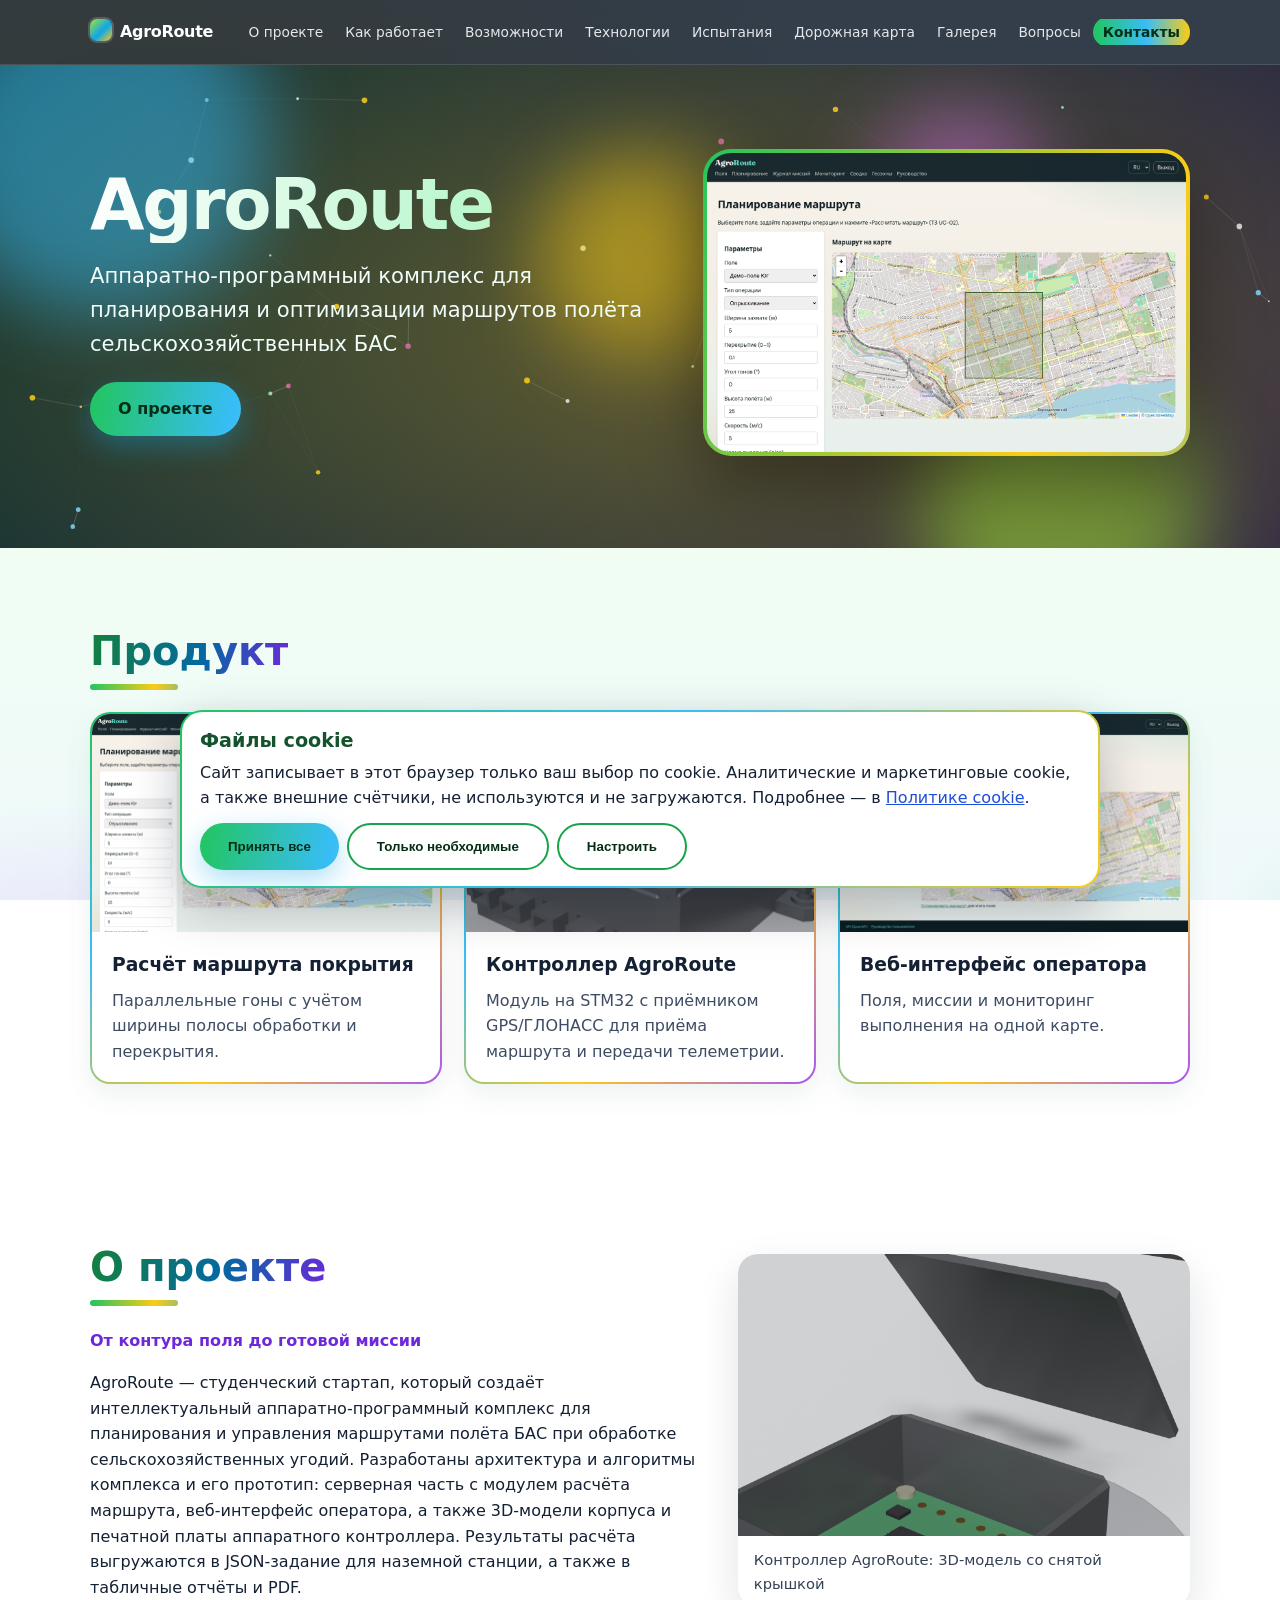
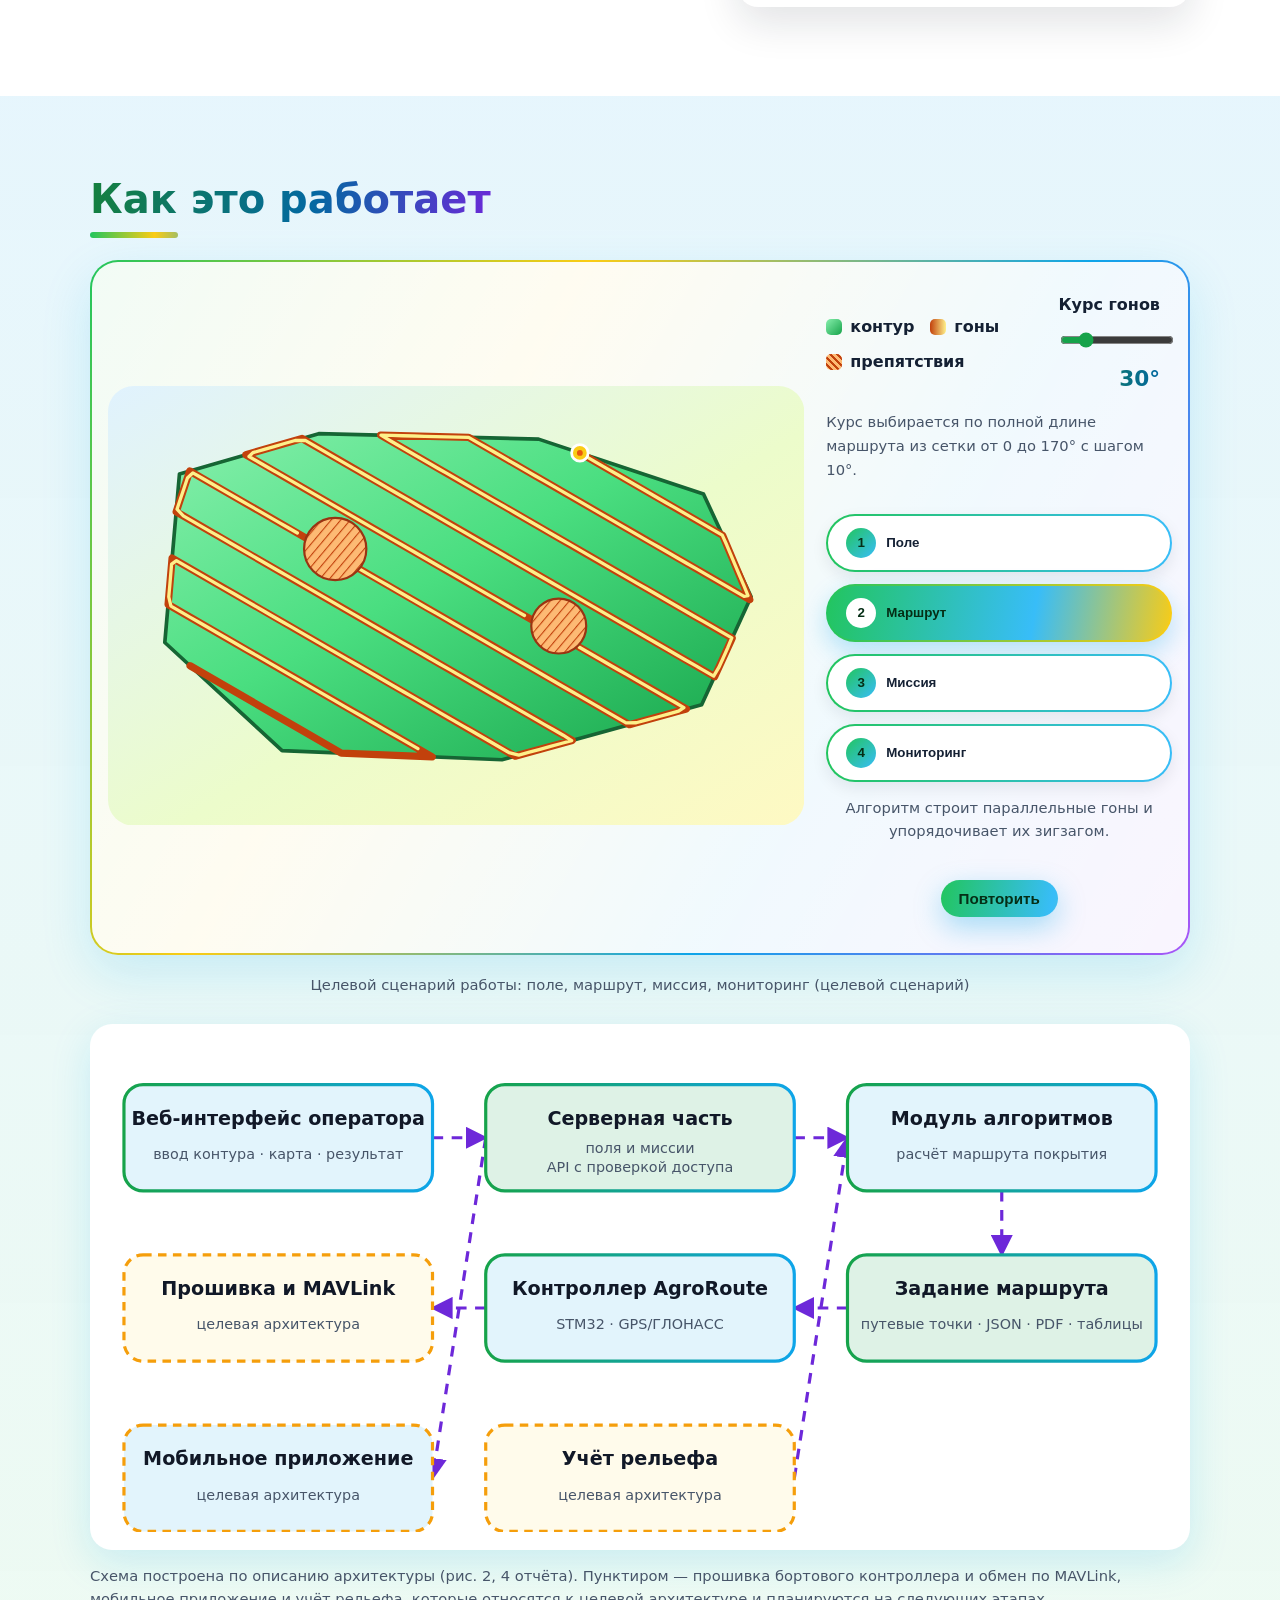
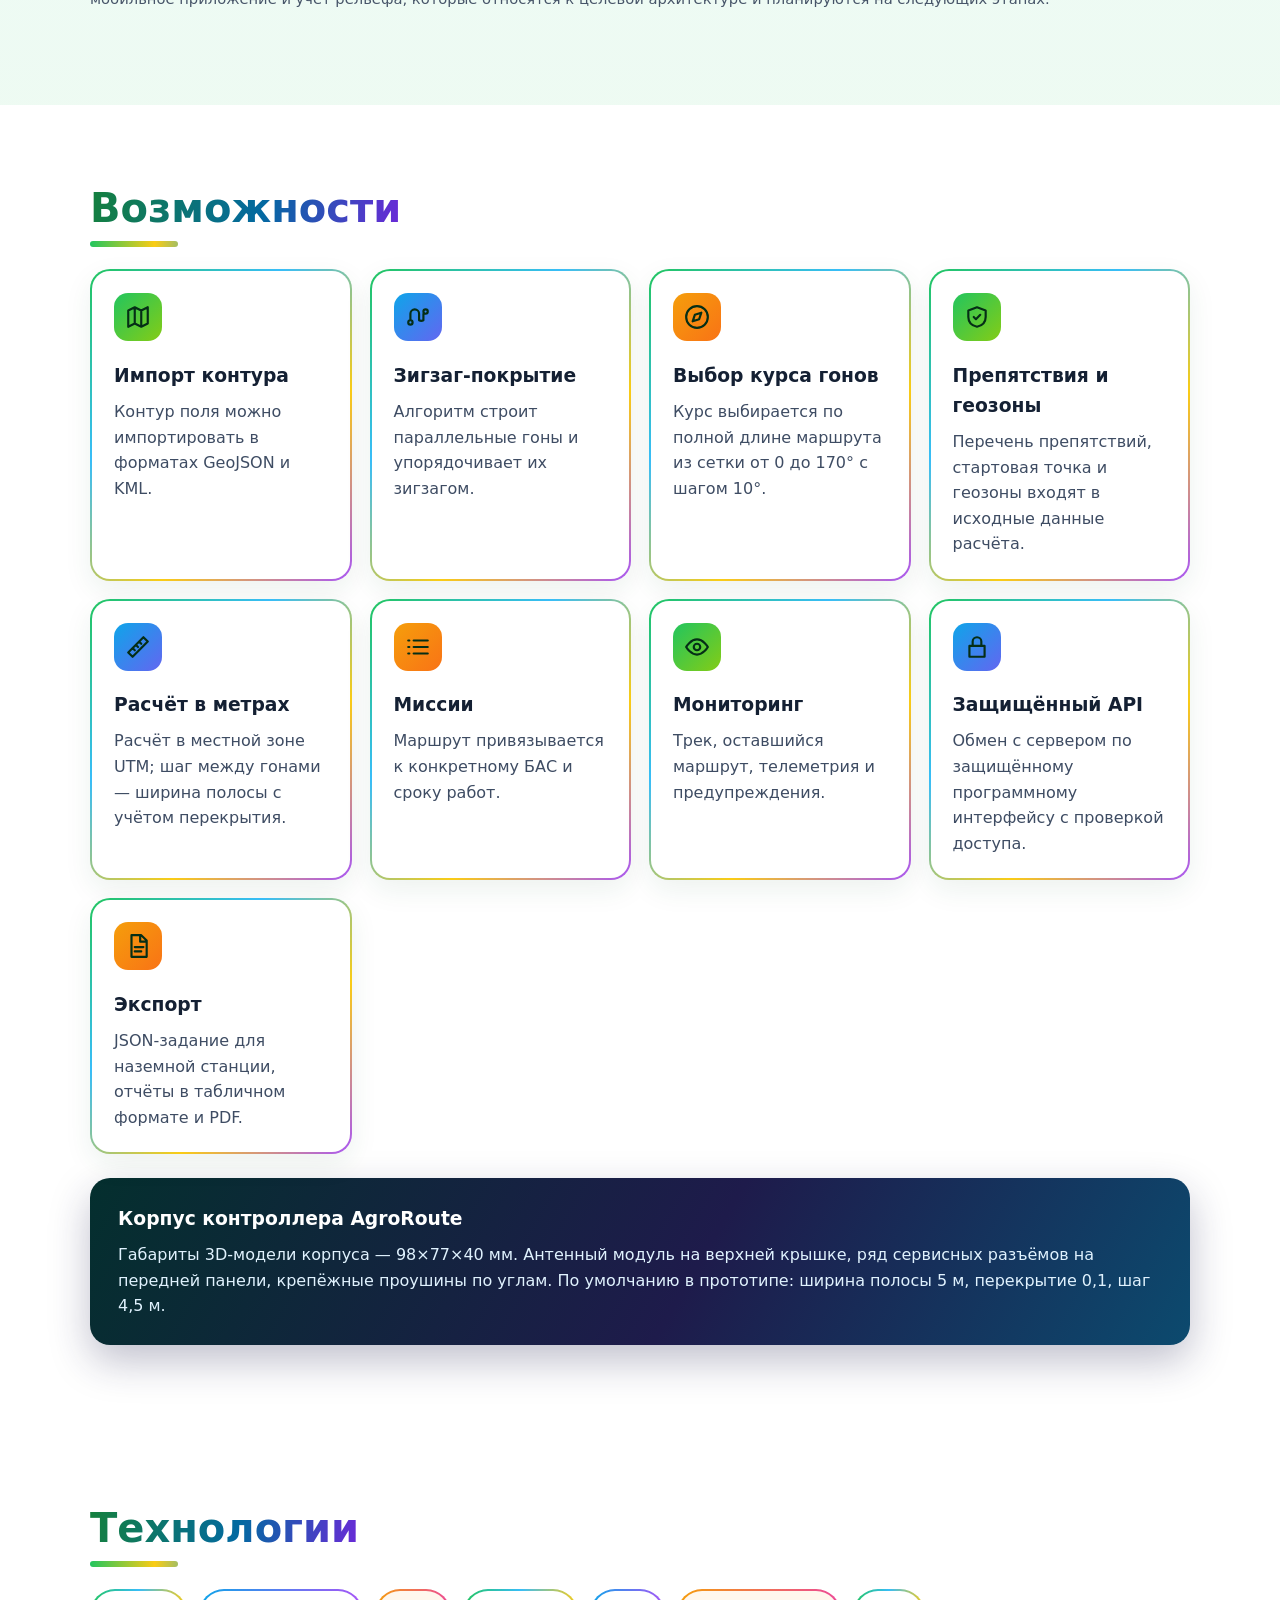
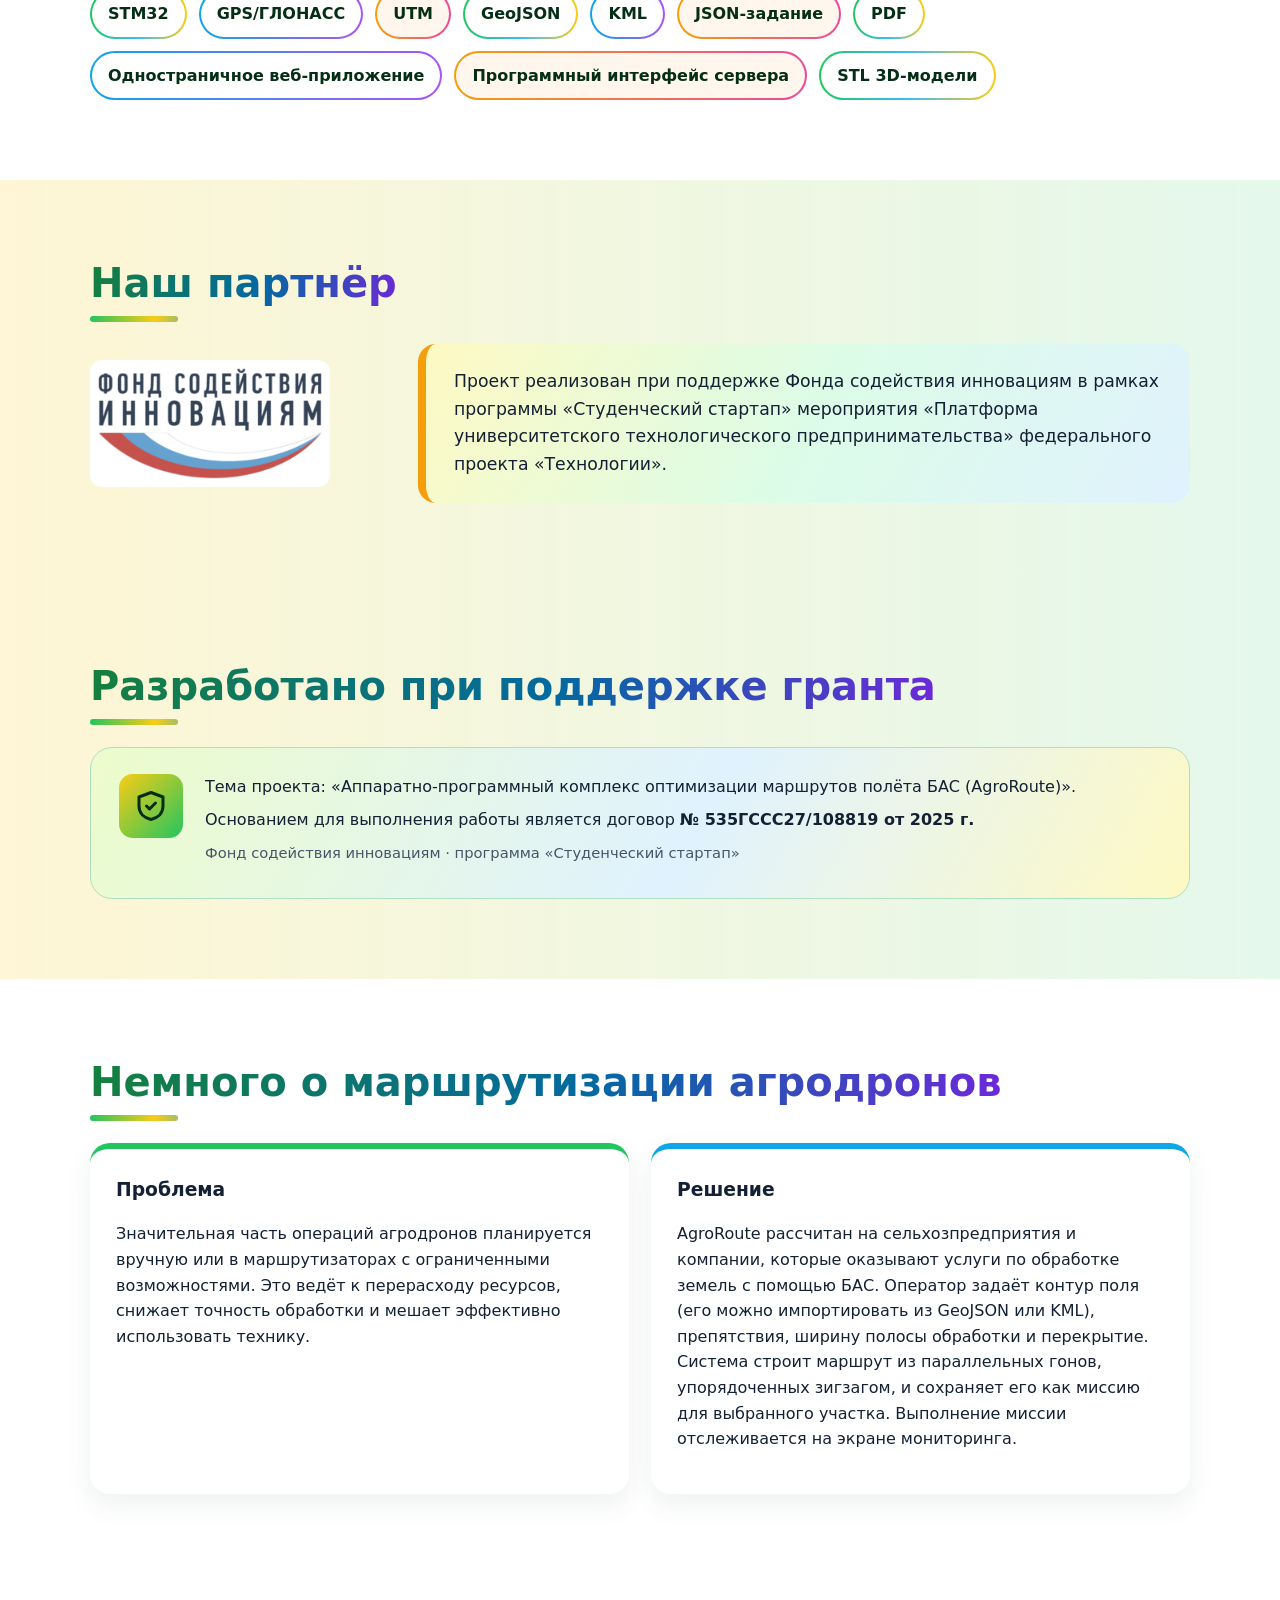
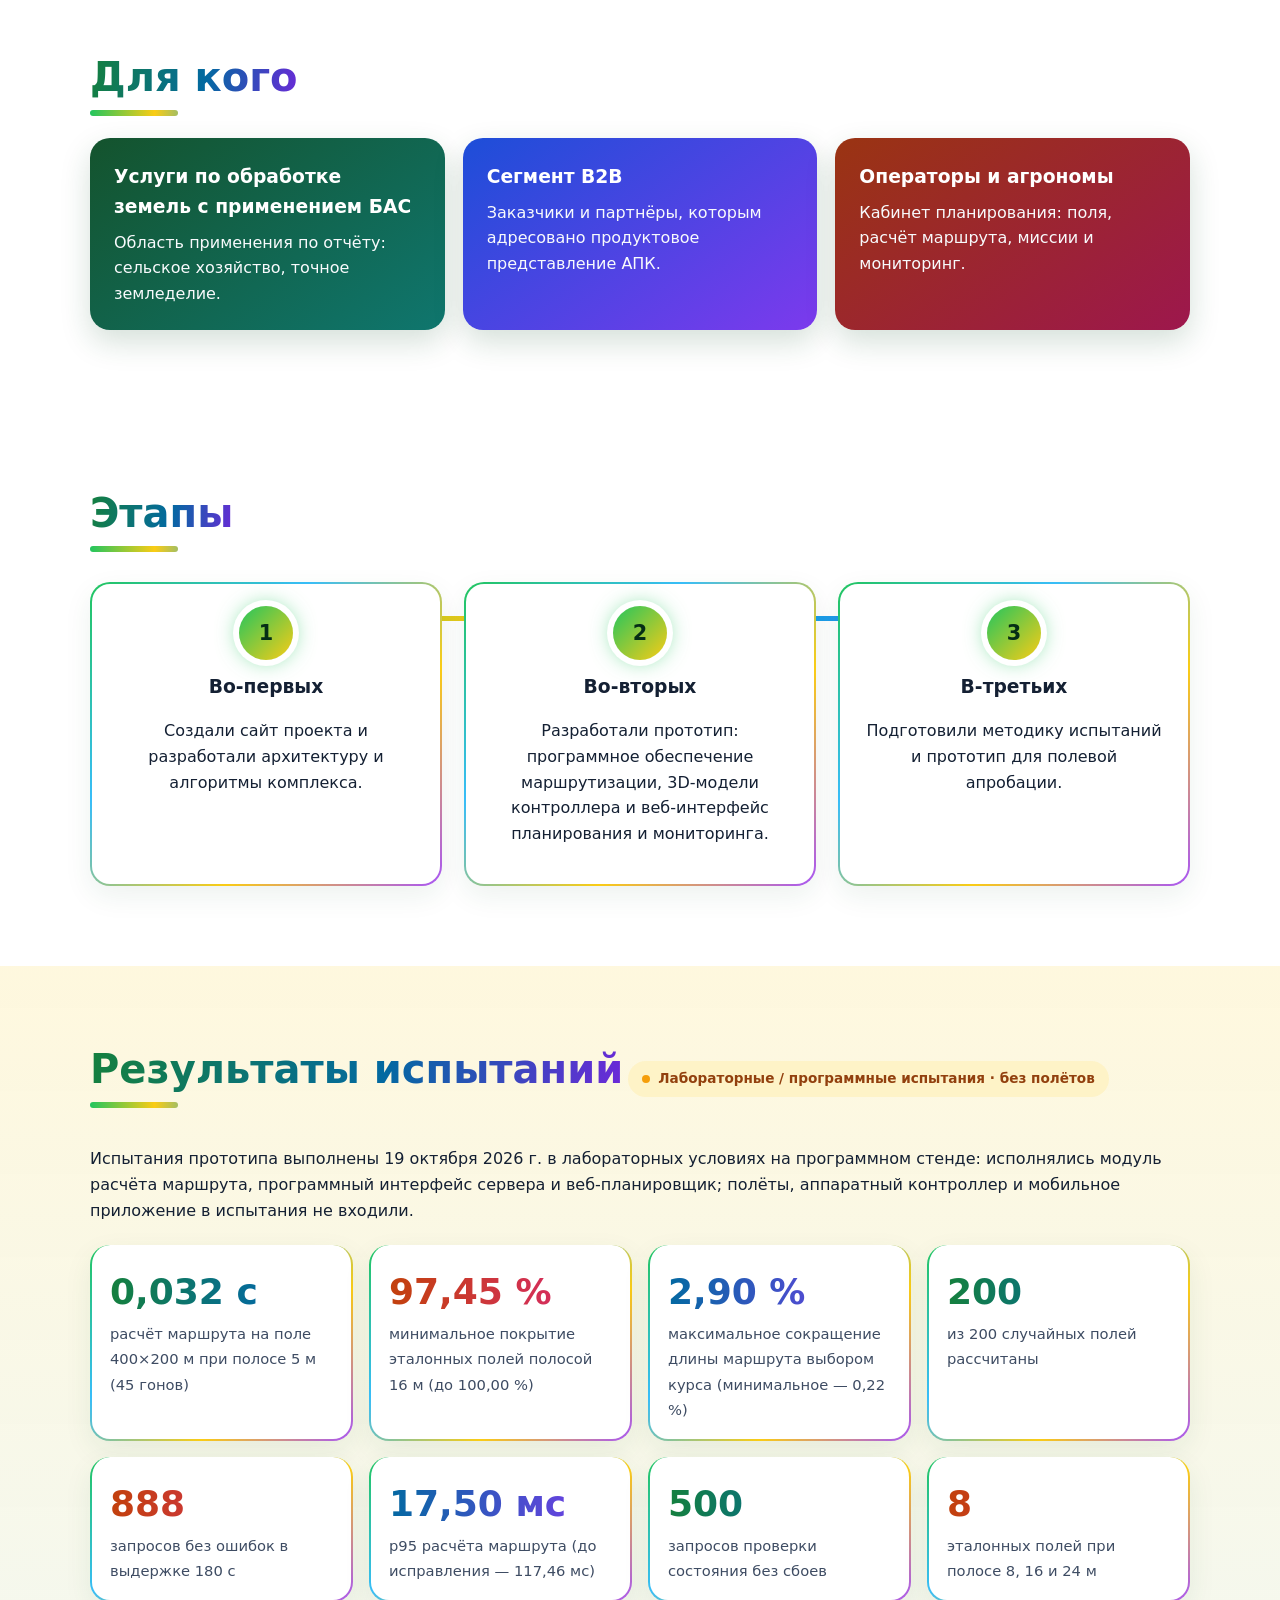
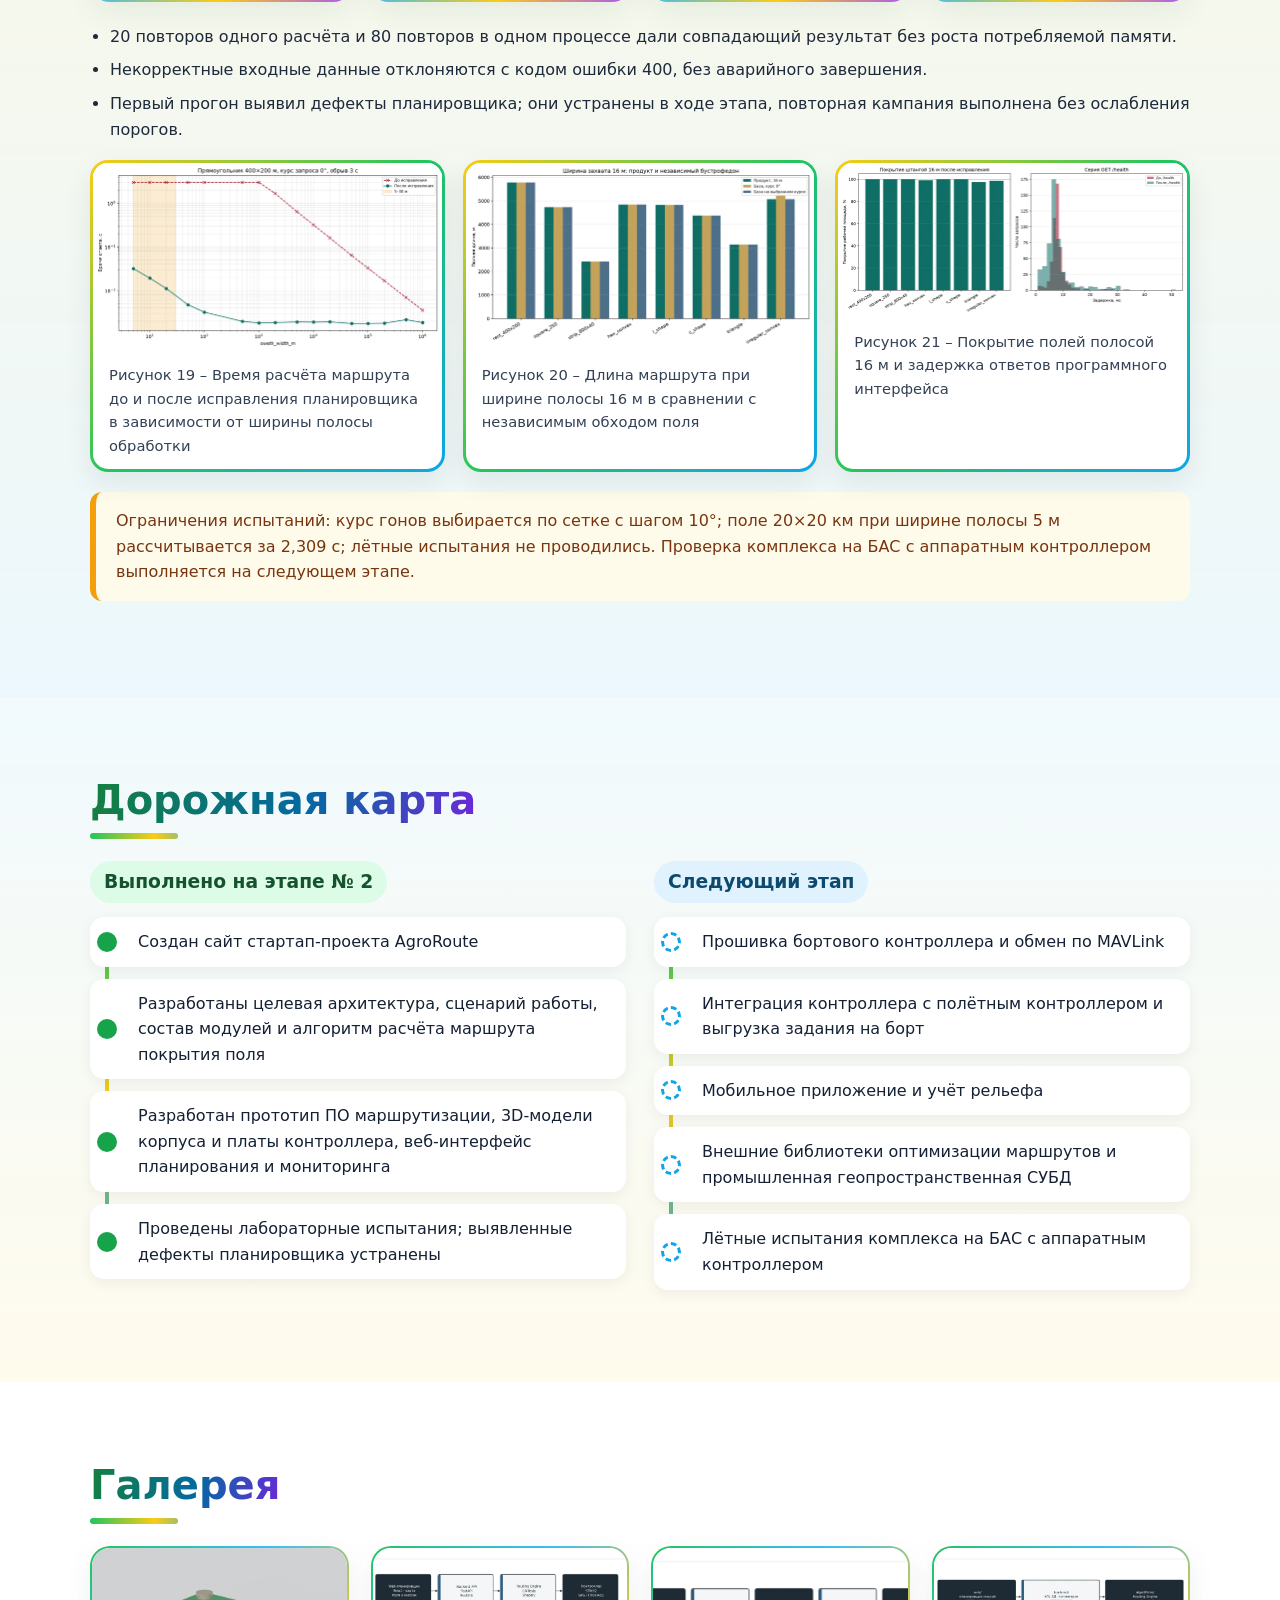
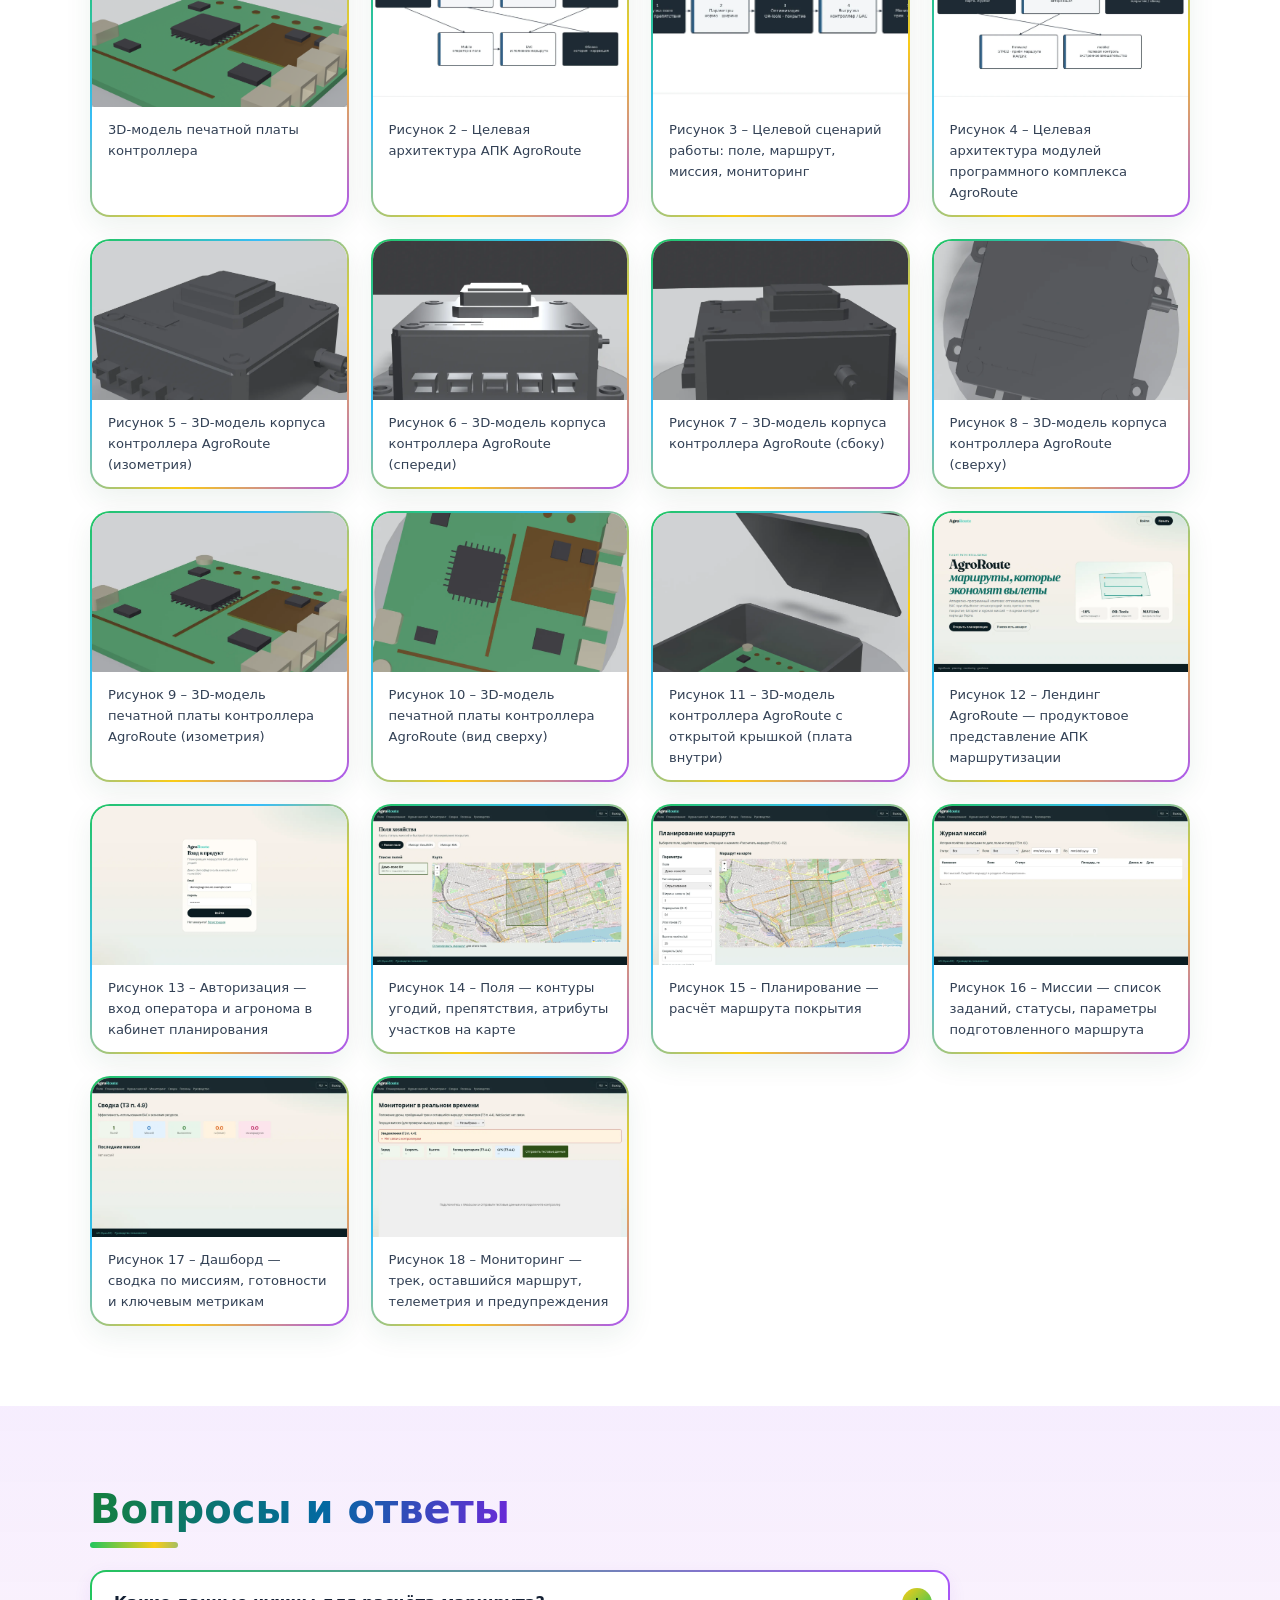
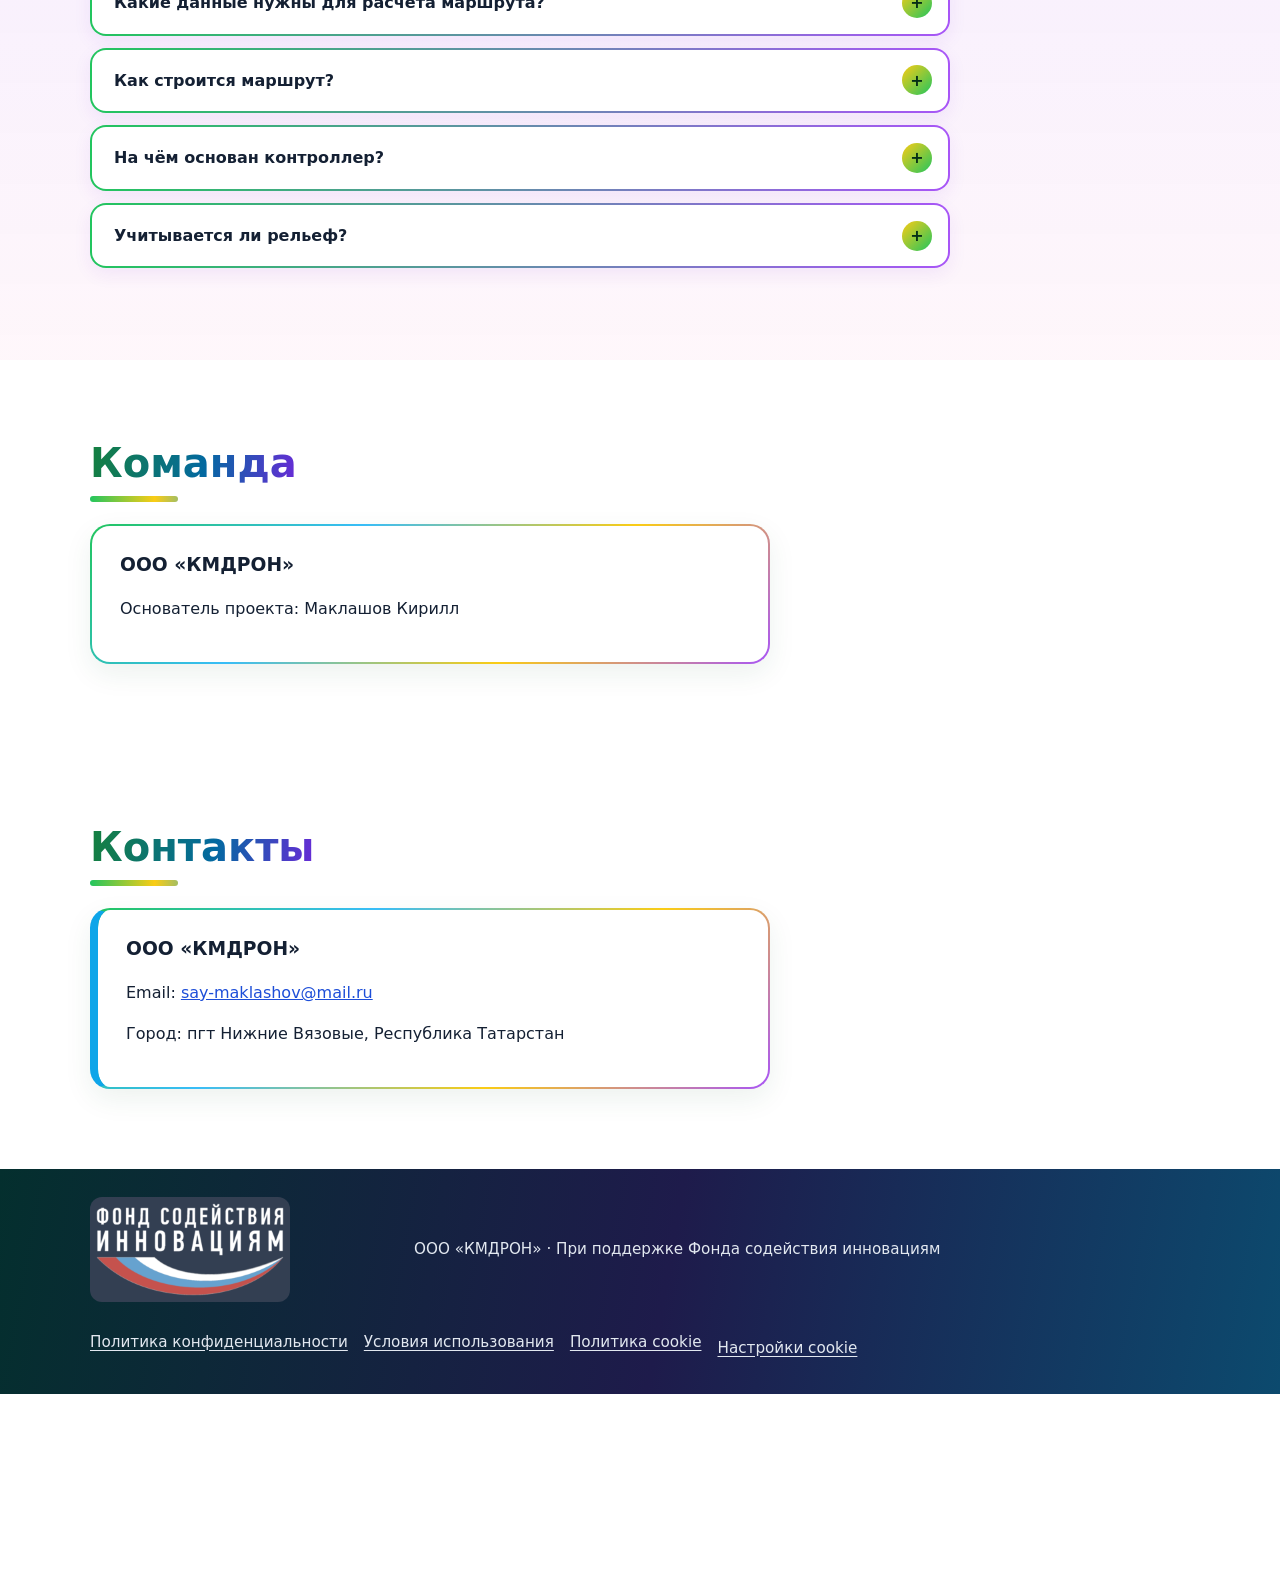
==== commit 6b4bacdd: "Merge main: add the official FASIE logo and support mention Keep the open PR branch current with mai" ====
--- a/index.html
+++ b/index.html
@@ -1,10 +1,439 @@
-<!doctype html><html lang="ru"><head><meta charset="utf-8"><meta name="viewport" content="width=device-width,initial-scale=1"><title>AgroRoute</title><meta name="description" content="Аппаратно-программный комплекс для планирования и оптимизации маршрутов полёта сельскохозяйственных БАС"><link rel="stylesheet" href="style.css"></head><body><nav id="topnav"><div class="wrap"><a class="logo" href="#top">AgroRoute</a><button class="burger" aria-label="Меню" aria-expanded="false"><span></span><span></span><span></span></button><ul><li><a href="#about">О проекте</a></li><li><a href="#how">Как работает</a></li><li><a href="#features">Возможности</a></li><li><a href="#tech">Технологии</a></li><li><a href="#tests">Испытания</a></li><li><a href="#roadmap">Дорожная карта</a></li><li><a href="#gallery">Галерея</a></li><li><a href="#faq">Вопросы</a></li><li><a href="#contacts">Контакты</a></li></ul></div></nav>
-<header class="hero" id="top"><canvas id="fx" aria-hidden="true"></canvas><div class="blob b1"></div><div class="blob b2"></div><div class="blob b3"></div><div class="wrap"><div><h1>AgroRoute</h1><p>Аппаратно-программный комплекс для планирования и оптимизации маршрутов полёта сельскохозяйственных БАС</p><a class="btn" href="#about">О проекте</a></div><img src="img/01_planirovanie_marshruta_pokrytiya.png" alt="AgroRoute"></div></header>
-<section id="product" class="reveal"><div class="wrap"><h2>Продукт</h2><div class="cards"><article class="card"><img src="img/01_planirovanie_marshruta_pokrytiya.png" alt="Расчёт маршрута покрытия" loading="lazy"><div class="b"><h3>Расчёт маршрута покрытия</h3><p>Параллельные гоны с учётом ширины полосы обработки и перекрытия.</p></div></article><article class="card"><img src="img/02_kontroller_agroroute_3d_izometriya.png" alt="Контроллер AgroRoute" loading="lazy"><div class="b"><h3>Контроллер AgroRoute</h3><p>Модуль на STM32 с приёмником GPS/ГЛОНАСС для приёма маршрута и передачи телеметрии.</p></div></article><article class="card"><img src="img/05_polya_hozyajstva_karta.png" alt="Веб-интерфейс оператора" loading="lazy"><div class="b"><h3>Веб-интерфейс оператора</h3><p>Поля, миссии и мониторинг выполнения на одной карте.</p></div></article></div></div></section>
-<section id="about" class="reveal"><div class="wrap split"><div><h2>О проекте</h2><div class="sub">От контура поля до готовой миссии</div><p>AgroRoute — студенческий стартап, который создаёт интеллектуальный аппаратно-программный комплекс для планирования и управления маршрутами полёта БАС при обработке сельскохозяйственных угодий. Разработаны архитектура и алгоритмы комплекса и его прототип: серверная часть с модулем расчёта маршрута, веб-интерфейс оператора, а также 3D-модели корпуса и печатной платы аппаратного контроллера. Результаты расчёта выгружаются в JSON-задание для наземной станции, а также в табличные отчёты и PDF.</p></div><figure><img src="img/03_kontroller_agroroute_otkrytaya_kryshka.png" alt="Контроллер AgroRoute: 3D-модель со снятой крышкой" loading="lazy"><figcaption>Контроллер AgroRoute: 3D-модель со снятой крышкой</figcaption></figure></div></section><section id="how" class="reveal"><div class="wrap"><h2>Как это работает</h2><div class="archbox"><svg class="arch" viewBox="0 0 1000 460" role="img" aria-label="Схема архитектуры"><defs><linearGradient id="ag" x1="0" x2="1"><stop offset="0" stop-color="var(--a)"/><stop offset="1" stop-color="var(--b)"/></linearGradient><marker id="ar" viewBox="0 0 10 10" refX="9" refY="5" markerWidth="7" markerHeight="7" orient="auto"><path d="M0 0L10 5L0 10z" fill="var(--c)"/></marker></defs><path class="flow" d="M305 90.0 L355 90.0" marker-end="url(#ar)"/><path class="flow" d="M645 90.0 L695 90.0" marker-end="url(#ar)"/><path class="flow" d="M840.0 140 L840.0 200" marker-end="url(#ar)"/><path class="flow" d="M695 250.0 L645 250.0" marker-end="url(#ar)"/><path class="flow" d="M355 250.0 L305 250.0" marker-end="url(#ar)"/><path class="flow" d="M355 90.0 L305 410.0" marker-end="url(#ar)"/><path class="flow" d="M645 410.0 L695 90.0" marker-end="url(#ar)"/><g class="node"><rect x="15" y="40" width="290" height="100" rx="18"/><text x="160.0" y="78" class="t">Веб-интерфейс оператора</text><text x="160.0" y="110" class="s">ввод контура · карта · результат</text></g><g class="node"><rect x="355" y="40" width="290" height="100" rx="18"/><text x="500.0" y="78" class="t">Серверная часть</text><text x="500.0" y="104" class="s">поля и миссии</text><text x="500.0" y="122" class="s">API с проверкой доступа</text></g><g class="node"><rect x="695" y="40" width="290" height="100" rx="18"/><text x="840.0" y="78" class="t">Модуль алгоритмов</text><text x="840.0" y="110" class="s">расчёт маршрута покрытия</text></g><g class="node"><rect x="695" y="200" width="290" height="100" rx="18"/><text x="840.0" y="238" class="t">Задание маршрута</text><text x="840.0" y="270" class="s">путевые точки · JSON · PDF · таблицы</text></g><g class="node"><rect x="355" y="200" width="290" height="100" rx="18"/><text x="500.0" y="238" class="t">Контроллер AgroRoute</text><text x="500.0" y="270" class="s">STM32 · GPS/ГЛОНАСС</text></g><g class="node plan"><rect x="15" y="200" width="290" height="100" rx="18"/><text x="160.0" y="238" class="t">Прошивка и MAVLink</text><text x="160.0" y="270" class="s">целевая архитектура</text></g><g class="node plan"><rect x="15" y="360" width="290" height="100" rx="18"/><text x="160.0" y="398" class="t">Мобильное приложение</text><text x="160.0" y="430" class="s">целевая архитектура</text></g><g class="node plan"><rect x="355" y="360" width="290" height="100" rx="18"/><text x="500.0" y="398" class="t">Учёт рельефа</text><text x="500.0" y="430" class="s">целевая архитектура</text></g></svg></div><p class="note">Схема построена по описанию архитектуры (рис. 2, 4 отчёта). Пунктиром — прошивка бортового контроллера и обмен по MAVLink, мобильное приложение и учёт рельефа, которые относятся к целевой архитектуре и планируются на следующих этапах.</p><ol class="flowline"><li><span>1</span>Поле</li><li><span>2</span>Маршрут</li><li><span>3</span>Миссия</li><li><span>4</span>Мониторинг</li></ol><p class="note center">Целевой сценарий работы: поле, маршрут, миссия, мониторинг (целевой сценарий)</p></div></section><section id="features" class="reveal"><div class="wrap"><h2>Возможности</h2><div class="feat"><div class="fc"><svg viewBox="0 0 24 24" aria-hidden="true"><path d="M3 6l6-3 6 3 6-3v15l-6 3-6-3-6 3zM9 3v15M15 6v15"/></svg><h3>Импорт контура</h3><p>Контур поля можно импортировать в форматах GeoJSON и KML.</p></div><div class="fc"><svg viewBox="0 0 24 24" aria-hidden="true"><path d="M5 19a2 2 0 1 0 0-4 2 2 0 0 0 0 4zM19 9a2 2 0 1 0 0-4 2 2 0 0 0 0 4zM5 15V9a4 4 0 0 1 8 0v6a4 4 0 0 0 4 0V9"/></svg><h3>Зигзаг-покрытие</h3><p>Алгоритм строит параллельные гоны и упорядочивает их зигзагом.</p></div><div class="fc"><svg viewBox="0 0 24 24" aria-hidden="true"><path d="M12 2a10 10 0 1 0 0 20 10 10 0 0 0 0-20zM16 8l-2 6-6 2 2-6z"/></svg><h3>Выбор курса гонов</h3><p>Курс выбирается по полной длине маршрута из сетки от 0 до 170° с шагом 10°.</p></div><div class="fc"><svg viewBox="0 0 24 24" aria-hidden="true"><path d="M12 3l8 3v6c0 5-3.5 8-8 9-4.5-1-8-4-8-9V6zM9 12l2 2 4-4"/></svg><h3>Препятствия и геозоны</h3><p>Перечень препятствий, стартовая точка и геозоны входят в исходные данные расчёта.</p></div><div class="fc"><svg viewBox="0 0 24 24" aria-hidden="true"><path d="M3 17L17 3l4 4L7 21zM7 13l2 2M10 10l2 2M13 7l2 2"/></svg><h3>Расчёт в метрах</h3><p>Расчёт в местной зоне UTM; шаг между гонами — ширина полосы с учётом перекрытия.</p></div><div class="fc"><svg viewBox="0 0 24 24" aria-hidden="true"><path d="M8 6h13M8 12h13M8 18h13M3 6h1M3 12h1M3 18h1"/></svg><h3>Миссии</h3><p>Маршрут привязывается к конкретному БАС и сроку работ.</p></div><div class="fc"><svg viewBox="0 0 24 24" aria-hidden="true"><path d="M2 12s4-7 10-7 10 7 10 7-4 7-10 7S2 12 2 12zM12 9a3 3 0 1 0 0 6 3 3 0 0 0 0-6"/></svg><h3>Мониторинг</h3><p>Трек, оставшийся маршрут, телеметрия и предупреждения.</p></div><div class="fc"><svg viewBox="0 0 24 24" aria-hidden="true"><path d="M5 11h14v10H5zM8 11V7a4 4 0 0 1 8 0v4"/></svg><h3>Защищённый API</h3><p>Обмен с сервером по защищённому программному интерфейсу с проверкой доступа.</p></div><div class="fc"><svg viewBox="0 0 24 24" aria-hidden="true"><path d="M6 2h9l5 5v15H6zM14 2v6h6M9 13h8M9 17h6"/></svg><h3>Экспорт</h3><p>JSON-задание для наземной станции, отчёты в табличном формате и PDF.</p></div></div><div class="spec"><h3>Корпус контроллера AgroRoute</h3><p>Габариты 3D-модели корпуса — 98×77×40 мм. Антенный модуль на верхней крышке, ряд сервисных разъёмов на передней панели, крепёжные проушины по углам. По умолчанию в прототипе: ширина полосы 5 м, перекрытие 0,1, шаг 4,5 м.</p></div></div></section><section id="tech" class="reveal"><div class="wrap"><h2>Технологии</h2><div class="chips"><span class="chip">STM32</span><span class="chip">GPS/ГЛОНАСС</span><span class="chip">UTM</span><span class="chip">GeoJSON</span><span class="chip">KML</span><span class="chip">JSON-задание</span><span class="chip">PDF</span><span class="chip">Одностраничное веб-приложение</span><span class="chip">Программный интерфейс сервера</span><span class="chip">STL 3D-модели</span></div></div></section>
-<section id="partner" class="reveal"><div class="wrap"><h2>Наш партнёр</h2><div class="support-fasie"><a class="fasie-logo-link" href="https://fasie.ru" target="_blank" rel="noopener noreferrer"><img class="fasie-logo fasie-logo-on-light" src="img/fasie-logo-dark.png" width="300" height="158" alt="Логотип Фонда содействия инновациям"></a><p class="fund">Проект реализован при поддержке Фонда содействия инновациям в рамках программы «Студенческий стартап» мероприятия «Платформа университетского технологического предпринимательства» федерального проекта «Технологии».</p></div></div></section><section id="grant" class="reveal"><div class="wrap"><h2>Разработано при поддержке гранта</h2><div class="grant"><div class="gi"><svg viewBox="0 0 24 24" aria-hidden="true"><path d="M12 3l8 3v6c0 5-3.5 8-8 9-4.5-1-8-4-8-9V6zM9 12l2 2 4-4"/></svg></div><div><p>Тема проекта: «Аппаратно-программный комплекс оптимизации маршрутов полёта БАС (AgroRoute)».</p><p>Основанием для выполнения работы является договор <b>№ 535ГССС27/108819 от 2025 г.</b></p><p class="note">Фонд содействия инновациям · программа «Студенческий стартап»</p></div></div></div></section>
-<section id="info" class="reveal"><div class="wrap"><h2>Немного о маршрутизации агродронов</h2><div class="pb"><div><h3>Проблема</h3><p>Значительная часть операций агродронов планируется вручную или в маршрутизаторах с ограниченными возможностями. Это ведёт к перерасходу ресурсов, снижает точность обработки и мешает эффективно использовать технику.</p></div><div><h3>Решение</h3><p>AgroRoute рассчитан на сельхозпредприятия и компании, которые оказывают услуги по обработке земель с помощью БАС. Оператор задаёт контур поля (его можно импортировать из GeoJSON или KML), препятствия, ширину полосы обработки и перекрытие. Система строит маршрут из параллельных гонов, упорядоченных зигзагом, и сохраняет его как миссию для выбранного участка. Выполнение миссии отслеживается на экране мониторинга.</p></div></div></div></section><section id="who" class="reveal"><div class="wrap"><h2>Для кого</h2><div class="who"><div class="wc"><h3>Услуги по обработке земель с применением БАС</h3><p>Область применения по отчёту: сельское хозяйство, точное земледелие.</p></div><div class="wc"><h3>Сегмент B2B</h3><p>Заказчики и партнёры, которым адресовано продуктовое представление АПК.</p></div><div class="wc"><h3>Операторы и агрономы</h3><p>Кабинет планирования: поля, расчёт маршрута, миссии и мониторинг.</p></div></div></div></section>
-<section id="steps" class="reveal"><div class="wrap"><h2>Этапы</h2><div class="steps"><div class="step"><div class="n">1</div><h3>Во-первых</h3><p>Создали сайт проекта и разработали архитектуру и алгоритмы комплекса.</p></div><div class="step"><div class="n">2</div><h3>Во-вторых</h3><p>Разработали прототип: программное обеспечение маршрутизации, 3D-модели контроллера и веб-интерфейс планирования и мониторинга.</p></div><div class="step"><div class="n">3</div><h3>В-третьих</h3><p>Подготовили методику испытаний и прототип для полевой апробации.</p></div></div></div></section><section id="tests" class="reveal"><div class="wrap"><h2>Результаты испытаний</h2><div class="badge">Лабораторные / программные испытания · без полётов</div><p>Испытания прототипа выполнены 19 октября 2026 г. в лабораторных условиях на программном стенде: исполнялись модуль расчёта маршрута, программный интерфейс сервера и веб-планировщик; полёты, аппаратный контроллер и мобильное приложение в испытания не входили.</p><div class="counters"><div class="ct"><b data-to="0.032" data-dec="3" data-suf=" с">0,032 с</b><span>расчёт маршрута на поле 400×200 м при полосе 5 м (45 гонов)</span></div><div class="ct"><b data-to="97.45" data-dec="2" data-suf=" %">97,45 %</b><span>минимальное покрытие эталонных полей полосой 16 м (до 100,00 %)</span></div><div class="ct"><b data-to="2.9" data-dec="2" data-suf=" %">2,90 %</b><span>максимальное сокращение длины маршрута выбором курса (минимальное — 0,22 %)</span></div><div class="ct"><b data-to="200" data-dec="0" data-suf="">200</b><span>из 200 случайных полей рассчитаны</span></div><div class="ct"><b data-to="888" data-dec="0" data-suf="">888</b><span>запросов без ошибок в выдержке 180 с</span></div><div class="ct"><b data-to="17.5" data-dec="2" data-suf=" мс">17,50 мс</b><span>p95 расчёта маршрута (до исправления — 117,46 мс)</span></div><div class="ct"><b data-to="500" data-dec="0" data-suf="">500</b><span>запросов проверки состояния без сбоев</span></div><div class="ct"><b data-to="8" data-dec="0" data-suf="">8</b><span>эталонных полей при полосе 8, 16 и 24 м</span></div></div><ul class="more"><li>20 повторов одного расчёта и 80 повторов в одном процессе дали совпадающий результат без роста потребляемой памяти.</li><li>Некорректные входные данные отклоняются с кодом ошибки 400, без аварийного завершения.</li><li>Первый прогон выявил дефекты планировщика; они устранены в ходе этапа, повторная кампания выполнена без ослабления порогов.</li></ul><div class="charts"><figure><img src="img/r/fig19.webp" alt="Рисунок 19 – Время расчёта маршрута до и после исправления планировщика в зависимости от ширины полосы обработки" loading="lazy"><figcaption>Рисунок 19 – Время расчёта маршрута до и после исправления планировщика в зависимости от ширины полосы обработки</figcaption></figure><figure><img src="img/r/fig20.webp" alt="Рисунок 20 – Длина маршрута при ширине полосы 16 м в сравнении с независимым обходом поля" loading="lazy"><figcaption>Рисунок 20 – Длина маршрута при ширине полосы 16 м в сравнении с независимым обходом поля</figcaption></figure><figure><img src="img/r/fig21.webp" alt="Рисунок 21 – Покрытие полей полосой 16 м и задержка ответов программного интерфейса" loading="lazy"><figcaption>Рисунок 21 – Покрытие полей полосой 16 м и задержка ответов программного интерфейса</figcaption></figure></div><p class="limits">Ограничения испытаний: курс гонов выбирается по сетке с шагом 10°; поле 20×20 км при ширине полосы 5 м рассчитывается за 2,309 с; лётные испытания не проводились. Проверка комплекса на БАС с аппаратным контроллером выполняется на следующем этапе.</p></div></section><section id="roadmap" class="reveal"><div class="wrap"><h2>Дорожная карта</h2><div class="road"><div><h3 class="rh done">Выполнено на этапе № 2</h3><ul><li class="ok">Создан сайт стартап-проекта AgroRoute</li><li class="ok">Разработаны целевая архитектура, сценарий работы, состав модулей и алгоритм расчёта маршрута покрытия поля</li><li class="ok">Разработан прототип ПО маршрутизации, 3D-модели корпуса и платы контроллера, веб-интерфейс планирования и мониторинга</li><li class="ok">Проведены лабораторные испытания; выявленные дефекты планировщика устранены</li></ul></div><div><h3 class="rh next">Следующий этап</h3><ul><li class="nx">Прошивка бортового контроллера и обмен по MAVLink</li><li class="nx">Интеграция контроллера с полётным контроллером и выгрузка задания на борт</li><li class="nx">Мобильное приложение и учёт рельефа</li><li class="nx">Внешние библиотеки оптимизации маршрутов и промышленная геопространственная СУБД</li><li class="nx">Лётные испытания комплекса на БАС с аппаратным контроллером</li></ul></div></div></div></section><section id="gallery" class="reveal"><div class="wrap"><h2>Галерея</h2><div class="cards gal"><figure><img src="img/04_pechatnaya_plata_kontrollera_3d.png" alt="3D-модель печатной платы контроллера" loading="lazy"><figcaption>3D-модель печатной платы контроллера</figcaption></figure><figure><img src="img/r/fig02.webp" alt="Рисунок 2 – Целевая архитектура АПК AgroRoute" loading="lazy"><figcaption>Рисунок 2 – Целевая архитектура АПК AgroRoute</figcaption></figure><figure><img src="img/r/fig03.webp" alt="Рисунок 3 – Целевой сценарий работы: поле, маршрут, миссия, мониторинг" loading="lazy"><figcaption>Рисунок 3 – Целевой сценарий работы: поле, маршрут, миссия, мониторинг</figcaption></figure><figure><img src="img/r/fig04.webp" alt="Рисунок 4 – Целевая архитектура модулей программного комплекса AgroRoute" loading="lazy"><figcaption>Рисунок 4 – Целевая архитектура модулей программного комплекса AgroRoute</figcaption></figure><figure><img src="img/r/fig05.webp" alt="Рисунок 5 – 3D-модель корпуса контроллера AgroRoute (изометрия)" loading="lazy"><figcaption>Рисунок 5 – 3D-модель корпуса контроллера AgroRoute (изометрия)</figcaption></figure><figure><img src="img/r/fig06.webp" alt="Рисунок 6 – 3D-модель корпуса контроллера AgroRoute (спереди)" loading="lazy"><figcaption>Рисунок 6 – 3D-модель корпуса контроллера AgroRoute (спереди)</figcaption></figure><figure><img src="img/r/fig07.webp" alt="Рисунок 7 – 3D-модель корпуса контроллера AgroRoute (сбоку)" loading="lazy"><figcaption>Рисунок 7 – 3D-модель корпуса контроллера AgroRoute (сбоку)</figcaption></figure><figure><img src="img/r/fig08.webp" alt="Рисунок 8 – 3D-модель корпуса контроллера AgroRoute (сверху)" loading="lazy"><figcaption>Рисунок 8 – 3D-модель корпуса контроллера AgroRoute (сверху)</figcaption></figure><figure><img src="img/r/fig09.webp" alt="Рисунок 9 – 3D-модель печатной платы контроллера AgroRoute (изометрия)" loading="lazy"><figcaption>Рисунок 9 – 3D-модель печатной платы контроллера AgroRoute (изометрия)</figcaption></figure><figure><img src="img/r/fig10.webp" alt="Рисунок 10 – 3D-модель печатной платы контроллера AgroRoute (вид сверху)" loading="lazy"><figcaption>Рисунок 10 – 3D-модель печатной платы контроллера AgroRoute (вид сверху)</figcaption></figure><figure><img src="img/r/fig11.webp" alt="Рисунок 11 – 3D-модель контроллера AgroRoute с открытой крышкой (плата внутри)" loading="lazy"><figcaption>Рисунок 11 – 3D-модель контроллера AgroRoute с открытой крышкой (плата внутри)</figcaption></figure><figure><img src="img/r/fig12.webp" alt="Рисунок 12 – Лендинг AgroRoute — продуктовое представление АПК маршрутизации" loading="lazy"><figcaption>Рисунок 12 – Лендинг AgroRoute — продуктовое представление АПК маршрутизации</figcaption></figure><figure><img src="img/r/fig13.webp" alt="Рисунок 13 – Авторизация — вход оператора и агронома в кабинет планирования" loading="lazy"><figcaption>Рисунок 13 – Авторизация — вход оператора и агронома в кабинет планирования</figcaption></figure><figure><img src="img/r/fig14.webp" alt="Рисунок 14 – Поля — контуры угодий, препятствия, атрибуты участков на карте" loading="lazy"><figcaption>Рисунок 14 – Поля — контуры угодий, препятствия, атрибуты участков на карте</figcaption></figure><figure><img src="img/r/fig15.webp" alt="Рисунок 15 – Планирование — расчёт маршрута покрытия" loading="lazy"><figcaption>Рисунок 15 – Планирование — расчёт маршрута покрытия</figcaption></figure><figure><img src="img/r/fig16.webp" alt="Рисунок 16 – Миссии — список заданий, статусы, параметры подготовленного маршрута" loading="lazy"><figcaption>Рисунок 16 – Миссии — список заданий, статусы, параметры подготовленного маршрута</figcaption></figure><figure><img src="img/r/fig17.webp" alt="Рисунок 17 – Дашборд — сводка по миссиям, готовности и ключевым метрикам" loading="lazy"><figcaption>Рисунок 17 – Дашборд — сводка по миссиям, готовности и ключевым метрикам</figcaption></figure><figure><img src="img/r/fig18.webp" alt="Рисунок 18 – Мониторинг — трек, оставшийся маршрут, телеметрия и предупреждения" loading="lazy"><figcaption>Рисунок 18 – Мониторинг — трек, оставшийся маршрут, телеметрия и предупреждения</figcaption></figure></div></div></section>
-<section id="faq" class="reveal"><div class="wrap"><h2>Вопросы и ответы</h2><div class="faq"><details><summary>Какие данные нужны для расчёта маршрута?</summary><p>Геометрия поля, перечень препятствий, ширина полосы обработки, доля перекрытия, угол гонов, необязательная стартовая точка и геозоны.</p></details><details><summary>Как строится маршрут?</summary><p>Алгоритм покрытия строит параллельные гоны и упорядочивает их зигзагом; шаг между гонами равен ширине полосы обработки с учётом перекрытия.</p></details><details><summary>На чём основан контроллер?</summary><p>На микроконтроллере STM32 и приёмнике GPS/ГЛОНАСС. Контроллер предназначен для приёма маршрута и передачи телеметрии.</p></details><details><summary>Учитывается ли рельеф?</summary><p>Учёт рельефа местности в прототипе не реализован и планируется.</p></details></div></div></section><section id="team" class="reveal"><div class="wrap"><h2>Команда</h2><div class="team"><h3>ООО «КМДРОН»</h3><p>Основатель проекта: Маклашов Кирилл</p></div></div></section>
-<section id="contacts" class="reveal"><div class="wrap"><h2>Контакты</h2><div class="team contacts"><h3>ООО «КМДРОН»</h3><p>Email: <a href="mailto:say-maklashov@mail.ru">say-maklashov@mail.ru</a></p><p>Город: пгт Нижние Вязовые, Республика Татарстан</p></div></div></section>
-<footer><div class="wrap footer-support"><a class="fasie-logo-link" href="https://fasie.ru" target="_blank" rel="noopener noreferrer"><img class="fasie-logo fasie-logo-on-dark" src="img/fasie-logo-light.png" width="300" height="157" alt="Логотип Фонда содействия инновациям"></a><div>ООО «КМДРОН» · При поддержке Фонда содействия инновациям</div></div></footer><div id="lb" hidden><button aria-label="Закрыть">×</button><img alt=""><p></p></div><script src="app.js" defer></script></body></html>+<!doctype html>
+<html lang="ru">
+<head>
+<meta charset="utf-8">
+<meta name="viewport" content="width=device-width, initial-scale=1">
+<title>AgroRoute</title>
+<meta name="description" content="Аппаратно-программный комплекс для планирования и оптимизации маршрутов полёта сельскохозяйственных БАС">
+<link rel="stylesheet" href="style.css">
+<script>document.documentElement.classList.add('js')</script>
+</head>
+<body>
+<div class="progress" aria-hidden="true"><span id="progress"></span></div>
+<div class="mesh" aria-hidden="true"></div>
+<nav id="topnav">
+  <div class="wrap">
+    <a class="logo" href="#top"><span class="logo-mark" aria-hidden="true"></span>AgroRoute</a>
+    <button class="burger" type="button" aria-label="Меню" aria-expanded="false"><span></span><span></span><span></span></button>
+    <ul>
+      <li><a href="#about">О проекте</a></li>
+      <li><a href="#how">Как работает</a></li>
+      <li><a href="#features">Возможности</a></li>
+      <li><a href="#tech">Технологии</a></li>
+      <li><a href="#tests">Испытания</a></li>
+      <li><a href="#roadmap">Дорожная карта</a></li>
+      <li><a href="#gallery">Галерея</a></li>
+      <li><a href="#faq">Вопросы</a></li>
+      <li><a href="#contacts">Контакты</a></li>
+    </ul>
+  </div>
+</nav>
+
+<header class="hero" id="top">
+  <div class="hero-sky" data-depth="0.22" aria-hidden="true"></div>
+  <canvas id="fx" aria-hidden="true"></canvas>
+  <div class="blobs" data-depth="0.14" aria-hidden="true"><i class="b1"></i><i class="b2"></i><i class="b3"></i><i class="b4"></i></div>
+  <div class="wrap hero-grid">
+    <div class="hero-copy" data-depth="0.05">
+      <h1>AgroRoute</h1>
+      <p>Аппаратно-программный комплекс для планирования и оптимизации маршрутов полёта сельскохозяйственных БАС</p>
+      <a class="btn" href="#about">О проекте</a>
+    </div>
+    <div class="hero-visual" data-depth="-0.07">
+      <img src="img/01_planirovanie_marshruta_pokrytiya.png" alt="AgroRoute" fetchpriority="high">
+    </div>
+  </div>
+</header>
+
+<section id="product" class="reveal">
+  <div class="wrap">
+    <h2>Продукт</h2>
+    <div class="cards">
+      <article class="card pop">
+        <img src="img/01_planirovanie_marshruta_pokrytiya.png" alt="Расчёт маршрута покрытия" loading="lazy">
+        <div class="b"><h3>Расчёт маршрута покрытия</h3><p>Параллельные гоны с учётом ширины полосы обработки и перекрытия.</p></div>
+      </article>
+      <article class="card pop">
+        <img src="img/02_kontroller_agroroute_3d_izometriya.png" alt="Контроллер AgroRoute" loading="lazy">
+        <div class="b"><h3>Контроллер AgroRoute</h3><p>Модуль на STM32 с приёмником GPS/ГЛОНАСС для приёма маршрута и передачи телеметрии.</p></div>
+      </article>
+      <article class="card pop">
+        <img src="img/05_polya_hozyajstva_karta.png" alt="Веб-интерфейс оператора" loading="lazy">
+        <div class="b"><h3>Веб-интерфейс оператора</h3><p>Поля, миссии и мониторинг выполнения на одной карте.</p></div>
+      </article>
+    </div>
+  </div>
+</section>
+
+<section id="about" class="reveal">
+  <div class="wrap split">
+    <div>
+      <h2>О проекте</h2>
+      <div class="sub">От контура поля до готовой миссии</div>
+      <p>AgroRoute — студенческий стартап, который создаёт интеллектуальный аппаратно-программный комплекс для планирования и управления маршрутами полёта БАС при обработке сельскохозяйственных угодий. Разработаны архитектура и алгоритмы комплекса и его прототип: серверная часть с модулем расчёта маршрута, веб-интерфейс оператора, а также 3D-модели корпуса и печатной платы аппаратного контроллера. Результаты расчёта выгружаются в JSON-задание для наземной станции, а также в табличные отчёты и PDF.</p>
+    </div>
+    <figure class="pop">
+      <img src="img/03_kontroller_agroroute_otkrytaya_kryshka.png" alt="Контроллер AgroRoute: 3D-модель со снятой крышкой" loading="lazy">
+      <figcaption>Контроллер AgroRoute: 3D-модель со снятой крышкой</figcaption>
+    </figure>
+  </div>
+</section>
+
+<section id="how" class="reveal">
+  <div class="wrap">
+    <h2>Как это работает</h2>
+    <div class="route-card" id="route-demo">
+      <svg id="field-svg" viewBox="0 0 760 480" role="img" aria-labelledby="field-title field-desc" data-mode="route">
+        <title id="field-title">Схема: параллельные гоны, упорядоченные зигзагом</title>
+        <desc id="field-desc">Наглядная схема: контур поля, параллельные гоны, упорядоченные зигзагом, и препятствия.</desc>
+        <defs>
+          <linearGradient id="rd-sky" x1="0" y1="0" x2="1" y2="1">
+            <stop offset="0" stop-color="#e0f2fe"/>
+            <stop offset="0.55" stop-color="#ecfccb"/>
+            <stop offset="1" stop-color="#fef9c3"/>
+          </linearGradient>
+          <linearGradient id="rd-field-fill" x1="0" y1="0" x2="1" y2="1">
+            <stop offset="0" stop-color="#86efac"/>
+            <stop offset="0.45" stop-color="#4ade80"/>
+            <stop offset="1" stop-color="#16a34a"/>
+          </linearGradient>
+          <pattern id="rd-hatch" width="8" height="8" patternUnits="userSpaceOnUse" patternTransform="rotate(40)">
+            <rect width="8" height="8" fill="#fdba74"/>
+            <line x1="0" y1="0" x2="0" y2="8" stroke="#c2410c" stroke-width="2.4"/>
+          </pattern>
+        </defs>
+        <rect width="760" height="480" rx="28" fill="url(#rd-sky)"/>
+        <path id="rd-field" d="M78 96 L230 52 L470 58 L650 118 L702 230 L648 348 L430 408 L190 398 L62 280 Z" fill="url(#rd-field-fill)" stroke="#166534" stroke-width="4" stroke-linejoin="round"/>
+        <path id="rd-under" fill="none" stroke="#c2410c" stroke-width="8" stroke-linecap="round" stroke-linejoin="round"/>
+        <path id="rd-route" fill="none" stroke="#fef08a" stroke-width="3.6" stroke-linecap="round" stroke-linejoin="round"/>
+        <path id="rd-done" fill="none" stroke="#fde047" stroke-width="5" stroke-linecap="round" stroke-linejoin="round"/>
+        <g id="rd-obs"></g>
+        <g id="rd-wps"></g>
+        <g id="rd-start" aria-hidden="true">
+          <circle r="9" fill="#facc15" stroke="#fff" stroke-width="3"/>
+          <circle r="3.2" fill="#ea580c"/>
+        </g>
+        <g id="rd-drone" aria-hidden="true">
+          <circle r="15" fill="#fff" stroke="#0f172a" stroke-width="1.5"/>
+          <line x1="-16" y1="-9" x2="16" y2="9" stroke="#0f172a" stroke-width="2"/>
+          <line x1="-16" y1="9" x2="16" y2="-9" stroke="#0f172a" stroke-width="2"/>
+          <circle cx="-16" cy="-9" r="5.5" fill="#38bdf8"/>
+          <circle cx="16" cy="-9" r="5.5" fill="#38bdf8"/>
+          <circle cx="-16" cy="9" r="5.5" fill="#a3e635"/>
+          <circle cx="16" cy="9" r="5.5" fill="#a3e635"/>
+          <circle r="4.2" fill="#facc15" stroke="#0f172a" stroke-width="1.2"/>
+        </g>
+      </svg>
+      <div class="route-controls">
+        <ul class="legend">
+          <li><i class="swatch sw-field"></i>контур</li>
+          <li><i class="swatch sw-route"></i>гоны</li>
+          <li><i class="swatch sw-obs"></i>препятствия</li>
+        </ul>
+        <label class="course">Курс гонов
+          <input id="course" type="range" min="0" max="170" step="10" value="30" aria-valuemin="0" aria-valuemax="170" aria-valuenow="30">
+          <output id="course-out" for="course">30°</output>
+        </label>
+      </div>
+      <p class="note">Курс выбирается по полной длине маршрута из сетки от 0 до 170° с шагом 10°.</p>
+      <div class="flowline" role="tablist" aria-label="Целевой сценарий работы">
+        <button type="button" role="tab" id="tab-field" aria-selected="false" aria-controls="route-caption" data-mode="field"><span>1</span>Поле</button>
+        <button type="button" role="tab" id="tab-route" aria-selected="true" aria-controls="route-caption" data-mode="route"><span>2</span>Маршрут</button>
+        <button type="button" role="tab" id="tab-mission" aria-selected="false" aria-controls="route-caption" data-mode="mission"><span>3</span>Миссия</button>
+        <button type="button" role="tab" id="tab-monitor" aria-selected="false" aria-controls="route-caption" data-mode="monitor"><span>4</span>Мониторинг</button>
+      </div>
+      <p class="note center" id="route-caption" role="tabpanel">Алгоритм строит параллельные гоны и упорядочивает их зигзагом.</p>
+      <p class="center"><button type="button" class="btn btn-small" id="replay">Повторить</button></p>
+    </div>
+    <p class="note center">Целевой сценарий работы: поле, маршрут, миссия, мониторинг (целевой сценарий)</p>
+
+    <div class="archbox">
+      <svg class="arch" viewBox="0 0 1000 460" role="img" aria-label="Схема архитектуры">
+        <defs>
+          <linearGradient id="ag" x1="0" x2="1"><stop offset="0" stop-color="var(--a)"/><stop offset="1" stop-color="var(--b)"/></linearGradient>
+          <marker id="ar" viewBox="0 0 10 10" refX="9" refY="5" markerWidth="7" markerHeight="7" orient="auto"><path d="M0 0L10 5L0 10z" fill="var(--c)"/></marker>
+        </defs>
+        <path class="flow" d="M305 90.0 L355 90.0" marker-end="url(#ar)"/>
+        <path class="flow" d="M645 90.0 L695 90.0" marker-end="url(#ar)"/>
+        <path class="flow" d="M840.0 140 L840.0 200" marker-end="url(#ar)"/>
+        <path class="flow" d="M695 250.0 L645 250.0" marker-end="url(#ar)"/>
+        <path class="flow" d="M355 250.0 L305 250.0" marker-end="url(#ar)"/>
+        <path class="flow" d="M355 90.0 L305 410.0" marker-end="url(#ar)"/>
+        <path class="flow" d="M645 410.0 L695 90.0" marker-end="url(#ar)"/>
+        <g class="node"><rect x="15" y="40" width="290" height="100" rx="18"/><text x="160.0" y="78" class="t">Веб-интерфейс оператора</text><text x="160.0" y="110" class="s">ввод контура · карта · результат</text></g>
+        <g class="node"><rect x="355" y="40" width="290" height="100" rx="18"/><text x="500.0" y="78" class="t">Серверная часть</text><text x="500.0" y="104" class="s">поля и миссии</text><text x="500.0" y="122" class="s">API с проверкой доступа</text></g>
+        <g class="node"><rect x="695" y="40" width="290" height="100" rx="18"/><text x="840.0" y="78" class="t">Модуль алгоритмов</text><text x="840.0" y="110" class="s">расчёт маршрута покрытия</text></g>
+        <g class="node"><rect x="695" y="200" width="290" height="100" rx="18"/><text x="840.0" y="238" class="t">Задание маршрута</text><text x="840.0" y="270" class="s">путевые точки · JSON · PDF · таблицы</text></g>
+        <g class="node"><rect x="355" y="200" width="290" height="100" rx="18"/><text x="500.0" y="238" class="t">Контроллер AgroRoute</text><text x="500.0" y="270" class="s">STM32 · GPS/ГЛОНАСС</text></g>
+        <g class="node plan"><rect x="15" y="200" width="290" height="100" rx="18"/><text x="160.0" y="238" class="t">Прошивка и MAVLink</text><text x="160.0" y="270" class="s">целевая архитектура</text></g>
+        <g class="node plan"><rect x="15" y="360" width="290" height="100" rx="18"/><text x="160.0" y="398" class="t">Мобильное приложение</text><text x="160.0" y="430" class="s">целевая архитектура</text></g>
+        <g class="node plan"><rect x="355" y="360" width="290" height="100" rx="18"/><text x="500.0" y="398" class="t">Учёт рельефа</text><text x="500.0" y="430" class="s">целевая архитектура</text></g>
+      </svg>
+    </div>
+    <p class="note">Схема построена по описанию архитектуры (рис. 2, 4 отчёта). Пунктиром — прошивка бортового контроллера и обмен по MAVLink, мобильное приложение и учёт рельефа, которые относятся к целевой архитектуре и планируются на следующих этапах.</p>
+  </div>
+</section>
+
+<section id="features" class="reveal">
+  <div class="wrap">
+    <h2>Возможности</h2>
+    <div class="feat">
+      <div class="fc pop"><svg viewBox="0 0 24 24" aria-hidden="true"><path d="M3 6l6-3 6 3 6-3v15l-6 3-6-3-6 3zM9 3v15M15 6v15"/></svg><h3>Импорт контура</h3><p>Контур поля можно импортировать в форматах GeoJSON и KML.</p></div>
+      <div class="fc pop"><svg viewBox="0 0 24 24" aria-hidden="true"><path d="M5 19a2 2 0 1 0 0-4 2 2 0 0 0 0 4zM19 9a2 2 0 1 0 0-4 2 2 0 0 0 0 4zM5 15V9a4 4 0 0 1 8 0v6a4 4 0 0 0 4 0V9"/></svg><h3>Зигзаг-покрытие</h3><p>Алгоритм строит параллельные гоны и упорядочивает их зигзагом.</p></div>
+      <div class="fc pop"><svg viewBox="0 0 24 24" aria-hidden="true"><path d="M12 2a10 10 0 1 0 0 20 10 10 0 0 0 0-20zM16 8l-2 6-6 2 2-6z"/></svg><h3>Выбор курса гонов</h3><p>Курс выбирается по полной длине маршрута из сетки от 0 до 170° с шагом 10°.</p></div>
+      <div class="fc pop"><svg viewBox="0 0 24 24" aria-hidden="true"><path d="M12 3l8 3v6c0 5-3.5 8-8 9-4.5-1-8-4-8-9V6zM9 12l2 2 4-4"/></svg><h3>Препятствия и геозоны</h3><p>Перечень препятствий, стартовая точка и геозоны входят в исходные данные расчёта.</p></div>
+      <div class="fc pop"><svg viewBox="0 0 24 24" aria-hidden="true"><path d="M3 17L17 3l4 4L7 21zM7 13l2 2M10 10l2 2M13 7l2 2"/></svg><h3>Расчёт в метрах</h3><p>Расчёт в местной зоне UTM; шаг между гонами — ширина полосы с учётом перекрытия.</p></div>
+      <div class="fc pop"><svg viewBox="0 0 24 24" aria-hidden="true"><path d="M8 6h13M8 12h13M8 18h13M3 6h1M3 12h1M3 18h1"/></svg><h3>Миссии</h3><p>Маршрут привязывается к конкретному БАС и сроку работ.</p></div>
+      <div class="fc pop"><svg viewBox="0 0 24 24" aria-hidden="true"><path d="M2 12s4-7 10-7 10 7 10 7-4 7-10 7S2 12 2 12zM12 9a3 3 0 1 0 0 6 3 3 0 0 0 0-6"/></svg><h3>Мониторинг</h3><p>Трек, оставшийся маршрут, телеметрия и предупреждения.</p></div>
+      <div class="fc pop"><svg viewBox="0 0 24 24" aria-hidden="true"><path d="M5 11h14v10H5zM8 11V7a4 4 0 0 1 8 0v4"/></svg><h3>Защищённый API</h3><p>Обмен с сервером по защищённому программному интерфейсу с проверкой доступа.</p></div>
+      <div class="fc pop"><svg viewBox="0 0 24 24" aria-hidden="true"><path d="M6 2h9l5 5v15H6zM14 2v6h6M9 13h8M9 17h6"/></svg><h3>Экспорт</h3><p>JSON-задание для наземной станции, отчёты в табличном формате и PDF.</p></div>
+    </div>
+    <div class="spec">
+      <h3>Корпус контроллера AgroRoute</h3>
+      <p>Габариты 3D-модели корпуса — 98×77×40 мм. Антенный модуль на верхней крышке, ряд сервисных разъёмов на передней панели, крепёжные проушины по углам. По умолчанию в прототипе: ширина полосы 5 м, перекрытие 0,1, шаг 4,5 м.</p>
+    </div>
+  </div>
+</section>
+
+<section id="tech" class="reveal">
+  <div class="wrap">
+    <h2>Технологии</h2>
+    <div class="chips">
+      <span class="chip pop">STM32</span>
+      <span class="chip pop">GPS/ГЛОНАСС</span>
+      <span class="chip pop">UTM</span>
+      <span class="chip pop">GeoJSON</span>
+      <span class="chip pop">KML</span>
+      <span class="chip pop">JSON-задание</span>
+      <span class="chip pop">PDF</span>
+      <span class="chip pop">Одностраничное веб-приложение</span>
+      <span class="chip pop">Программный интерфейс сервера</span>
+      <span class="chip pop">STL 3D-модели</span>
+    </div>
+  </div>
+</section>
+
+<section id="partner" class="reveal">
+  <div class="wrap">
+    <h2>Наш партнёр</h2>
+    <div class="support-fasie">
+      <a class="fasie-logo-link" href="https://fasie.ru" target="_blank" rel="noopener noreferrer">
+        <img class="fasie-logo fasie-logo-on-light" src="img/fasie-logo-dark.png" width="300" height="158" alt="Логотип Фонда содействия инновациям">
+      </a>
+      <p class="fund">Проект реализован при поддержке Фонда содействия инновациям в рамках программы «Студенческий стартап» мероприятия «Платформа университетского технологического предпринимательства» федерального проекта «Технологии».</p>
+    </div>
+  </div>
+</section>
+
+<section id="grant" class="reveal">
+  <div class="wrap">
+    <h2>Разработано при поддержке гранта</h2>
+    <div class="grant">
+      <div class="gi"><svg viewBox="0 0 24 24" aria-hidden="true"><path d="M12 3l8 3v6c0 5-3.5 8-8 9-4.5-1-8-4-8-9V6zM9 12l2 2 4-4"/></svg></div>
+      <div>
+        <p>Тема проекта: «Аппаратно-программный комплекс оптимизации маршрутов полёта БАС (AgroRoute)».</p>
+        <p>Основанием для выполнения работы является договор <b>№ 535ГССС27/108819 от 2025 г.</b></p>
+        <p class="note">Фонд содействия инновациям · программа «Студенческий стартап»</p>
+      </div>
+    </div>
+  </div>
+</section>
+
+<section id="info" class="reveal">
+  <div class="wrap">
+    <h2>Немного о маршрутизации агродронов</h2>
+    <div class="pb">
+      <div class="pop"><h3>Проблема</h3><p>Значительная часть операций агродронов планируется вручную или в маршрутизаторах с ограниченными возможностями. Это ведёт к перерасходу ресурсов, снижает точность обработки и мешает эффективно использовать технику.</p></div>
+      <div class="pop"><h3>Решение</h3><p>AgroRoute рассчитан на сельхозпредприятия и компании, которые оказывают услуги по обработке земель с помощью БАС. Оператор задаёт контур поля (его можно импортировать из GeoJSON или KML), препятствия, ширину полосы обработки и перекрытие. Система строит маршрут из параллельных гонов, упорядоченных зигзагом, и сохраняет его как миссию для выбранного участка. Выполнение миссии отслеживается на экране мониторинга.</p></div>
+    </div>
+  </div>
+</section>
+
+<section id="who" class="reveal">
+  <div class="wrap">
+    <h2>Для кого</h2>
+    <div class="who">
+      <div class="wc pop"><h3>Услуги по обработке земель с применением БАС</h3><p>Область применения по отчёту: сельское хозяйство, точное земледелие.</p></div>
+      <div class="wc pop"><h3>Сегмент B2B</h3><p>Заказчики и партнёры, которым адресовано продуктовое представление АПК.</p></div>
+      <div class="wc pop"><h3>Операторы и агрономы</h3><p>Кабинет планирования: поля, расчёт маршрута, миссии и мониторинг.</p></div>
+    </div>
+  </div>
+</section>
+
+<section id="steps" class="reveal">
+  <div class="wrap">
+    <h2>Этапы</h2>
+    <div class="steps">
+      <div class="step pop"><div class="n">1</div><h3>Во-первых</h3><p>Создали сайт проекта и разработали архитектуру и алгоритмы комплекса.</p></div>
+      <div class="step pop"><div class="n">2</div><h3>Во-вторых</h3><p>Разработали прототип: программное обеспечение маршрутизации, 3D-модели контроллера и веб-интерфейс планирования и мониторинга.</p></div>
+      <div class="step pop"><div class="n">3</div><h3>В-третьих</h3><p>Подготовили методику испытаний и прототип для полевой апробации.</p></div>
+    </div>
+  </div>
+</section>
+
+<section id="tests" class="reveal">
+  <div class="wrap">
+    <h2>Результаты испытаний</h2>
+    <div class="badge">Лабораторные / программные испытания · без полётов</div>
+    <p>Испытания прототипа выполнены 19 октября 2026 г. в лабораторных условиях на программном стенде: исполнялись модуль расчёта маршрута, программный интерфейс сервера и веб-планировщик; полёты, аппаратный контроллер и мобильное приложение в испытания не входили.</p>
+    <div class="counters">
+      <div class="ct pop"><b data-to="0.032" data-dec="3" data-suf=" с">0,032 с</b><span>расчёт маршрута на поле 400×200 м при полосе 5 м (45 гонов)</span></div>
+      <div class="ct pop"><b data-to="97.45" data-dec="2" data-suf=" %">97,45 %</b><span>минимальное покрытие эталонных полей полосой 16 м (до 100,00 %)</span></div>
+      <div class="ct pop"><b data-to="2.9" data-dec="2" data-suf=" %">2,90 %</b><span>максимальное сокращение длины маршрута выбором курса (минимальное — 0,22 %)</span></div>
+      <div class="ct pop"><b data-to="200" data-dec="0" data-suf="">200</b><span>из 200 случайных полей рассчитаны</span></div>
+      <div class="ct pop"><b data-to="888" data-dec="0" data-suf="">888</b><span>запросов без ошибок в выдержке 180 с</span></div>
+      <div class="ct pop"><b data-to="17.5" data-dec="2" data-suf=" мс">17,50 мс</b><span>p95 расчёта маршрута (до исправления — 117,46 мс)</span></div>
+      <div class="ct pop"><b data-to="500" data-dec="0" data-suf="">500</b><span>запросов проверки состояния без сбоев</span></div>
+      <div class="ct pop"><b data-to="8" data-dec="0" data-suf="">8</b><span>эталонных полей при полосе 8, 16 и 24 м</span></div>
+    </div>
+    <ul class="more">
+      <li>20 повторов одного расчёта и 80 повторов в одном процессе дали совпадающий результат без роста потребляемой памяти.</li>
+      <li>Некорректные входные данные отклоняются с кодом ошибки 400, без аварийного завершения.</li>
+      <li>Первый прогон выявил дефекты планировщика; они устранены в ходе этапа, повторная кампания выполнена без ослабления порогов.</li>
+    </ul>
+    <div class="charts">
+      <figure><img src="img/r/fig19.webp" alt="Рисунок 19 – Время расчёта маршрута до и после исправления планировщика в зависимости от ширины полосы обработки" loading="lazy"><figcaption>Рисунок 19 – Время расчёта маршрута до и после исправления планировщика в зависимости от ширины полосы обработки</figcaption></figure>
+      <figure><img src="img/r/fig20.webp" alt="Рисунок 20 – Длина маршрута при ширине полосы 16&nbsp;м в сравнении с независимым обходом поля" loading="lazy"><figcaption>Рисунок 20 – Длина маршрута при ширине полосы 16&nbsp;м в сравнении с независимым обходом поля</figcaption></figure>
+      <figure><img src="img/r/fig21.webp" alt="Рисунок 21 – Покрытие полей полосой 16&nbsp;м и задержка ответов программного интерфейса" loading="lazy"><figcaption>Рисунок 21 – Покрытие полей полосой 16&nbsp;м и задержка ответов программного интерфейса</figcaption></figure>
+    </div>
+    <p class="limits">Ограничения испытаний: курс гонов выбирается по сетке с шагом 10°; поле 20×20 км при ширине полосы 5 м рассчитывается за 2,309 с; лётные испытания не проводились. Проверка комплекса на БАС с аппаратным контроллером выполняется на следующем этапе.</p>
+  </div>
+</section>
+
+<section id="roadmap" class="reveal">
+  <div class="wrap">
+    <h2>Дорожная карта</h2>
+    <div class="road">
+      <div>
+        <h3 class="rh done">Выполнено на этапе № 2</h3>
+        <ul>
+          <li class="ok">Создан сайт стартап-проекта AgroRoute</li>
+          <li class="ok">Разработаны целевая архитектура, сценарий работы, состав модулей и алгоритм расчёта маршрута покрытия поля</li>
+          <li class="ok">Разработан прототип ПО маршрутизации, 3D-модели корпуса и платы контроллера, веб-интерфейс планирования и мониторинга</li>
+          <li class="ok">Проведены лабораторные испытания; выявленные дефекты планировщика устранены</li>
+        </ul>
+      </div>
+      <div>
+        <h3 class="rh next">Следующий этап</h3>
+        <ul>
+          <li class="nx">Прошивка бортового контроллера и обмен по MAVLink</li>
+          <li class="nx">Интеграция контроллера с полётным контроллером и выгрузка задания на борт</li>
+          <li class="nx">Мобильное приложение и учёт рельефа</li>
+          <li class="nx">Внешние библиотеки оптимизации маршрутов и промышленная геопространственная СУБД</li>
+          <li class="nx">Лётные испытания комплекса на БАС с аппаратным контроллером</li>
+        </ul>
+      </div>
+    </div>
+  </div>
+</section>
+
+<section id="gallery" class="reveal">
+  <div class="wrap">
+    <h2>Галерея</h2>
+    <div class="cards gal">
+      <figure class="pop"><img src="img/04_pechatnaya_plata_kontrollera_3d.png" alt="3D-модель печатной платы контроллера" loading="lazy"><figcaption>3D-модель печатной платы контроллера</figcaption></figure>
+      <figure class="pop"><img src="img/r/fig02.webp" alt="Рисунок 2 – Целевая архитектура АПК AgroRoute" loading="lazy"><figcaption>Рисунок 2 – Целевая архитектура АПК AgroRoute</figcaption></figure>
+      <figure class="pop"><img src="img/r/fig03.webp" alt="Рисунок 3 – Целевой сценарий работы: поле, маршрут, миссия, мониторинг" loading="lazy"><figcaption>Рисунок 3 – Целевой сценарий работы: поле, маршрут, миссия, мониторинг</figcaption></figure>
+      <figure class="pop"><img src="img/r/fig04.webp" alt="Рисунок 4 – Целевая архитектура модулей программного комплекса AgroRoute" loading="lazy"><figcaption>Рисунок 4 – Целевая архитектура модулей программного комплекса AgroRoute</figcaption></figure>
+      <figure class="pop"><img src="img/r/fig05.webp" alt="Рисунок 5 – 3D-модель корпуса контроллера AgroRoute (изометрия)" loading="lazy"><figcaption>Рисунок 5 – 3D-модель корпуса контроллера AgroRoute (изометрия)</figcaption></figure>
+      <figure class="pop"><img src="img/r/fig06.webp" alt="Рисунок 6 – 3D-модель корпуса контроллера AgroRoute (спереди)" loading="lazy"><figcaption>Рисунок 6 – 3D-модель корпуса контроллера AgroRoute (спереди)</figcaption></figure>
+      <figure class="pop"><img src="img/r/fig07.webp" alt="Рисунок 7 – 3D-модель корпуса контроллера AgroRoute (сбоку)" loading="lazy"><figcaption>Рисунок 7 – 3D-модель корпуса контроллера AgroRoute (сбоку)</figcaption></figure>
+      <figure class="pop"><img src="img/r/fig08.webp" alt="Рисунок 8 – 3D-модель корпуса контроллера AgroRoute (сверху)" loading="lazy"><figcaption>Рисунок 8 – 3D-модель корпуса контроллера AgroRoute (сверху)</figcaption></figure>
+      <figure class="pop"><img src="img/r/fig09.webp" alt="Рисунок 9 – 3D-модель печатной платы контроллера AgroRoute (изометрия)" loading="lazy"><figcaption>Рисунок 9 – 3D-модель печатной платы контроллера AgroRoute (изометрия)</figcaption></figure>
+      <figure class="pop"><img src="img/r/fig10.webp" alt="Рисунок 10 – 3D-модель печатной платы контроллера AgroRoute (вид сверху)" loading="lazy"><figcaption>Рисунок 10 – 3D-модель печатной платы контроллера AgroRoute (вид сверху)</figcaption></figure>
+      <figure class="pop"><img src="img/r/fig11.webp" alt="Рисунок 11 – 3D-модель контроллера AgroRoute с открытой крышкой (плата внутри)" loading="lazy"><figcaption>Рисунок 11 – 3D-модель контроллера AgroRoute с открытой крышкой (плата внутри)</figcaption></figure>
+      <figure class="pop"><img src="img/r/fig12.webp" alt="Рисунок 12 – Лендинг AgroRoute — продуктовое представление АПК маршрутизации" loading="lazy"><figcaption>Рисунок 12 – Лендинг AgroRoute — продуктовое представление АПК маршрутизации</figcaption></figure>
+      <figure class="pop"><img src="img/r/fig13.webp" alt="Рисунок 13 – Авторизация — вход оператора и агронома в кабинет планирования" loading="lazy"><figcaption>Рисунок 13 – Авторизация — вход оператора и агронома в кабинет планирования</figcaption></figure>
+      <figure class="pop"><img src="img/r/fig14.webp" alt="Рисунок 14 – Поля — контуры угодий, препятствия, атрибуты участков на карте" loading="lazy"><figcaption>Рисунок 14 – Поля — контуры угодий, препятствия, атрибуты участков на карте</figcaption></figure>
+      <figure class="pop"><img src="img/r/fig15.webp" alt="Рисунок 15 – Планирование — расчёт маршрута покрытия" loading="lazy"><figcaption>Рисунок 15 – Планирование — расчёт маршрута покрытия</figcaption></figure>
+      <figure class="pop"><img src="img/r/fig16.webp" alt="Рисунок 16 – Миссии — список заданий, статусы, параметры подготовленного маршрута" loading="lazy"><figcaption>Рисунок 16 – Миссии — список заданий, статусы, параметры подготовленного маршрута</figcaption></figure>
+      <figure class="pop"><img src="img/r/fig17.webp" alt="Рисунок 17 – Дашборд — сводка по миссиям, готовности и ключевым метрикам" loading="lazy"><figcaption>Рисунок 17 – Дашборд — сводка по миссиям, готовности и ключевым метрикам</figcaption></figure>
+      <figure class="pop"><img src="img/r/fig18.webp" alt="Рисунок 18 – Мониторинг — трек, оставшийся маршрут, телеметрия и предупреждения" loading="lazy"><figcaption>Рисунок 18 – Мониторинг — трек, оставшийся маршрут, телеметрия и предупреждения</figcaption></figure>
+    </div>
+  </div>
+</section>
+
+<section id="faq" class="reveal">
+  <div class="wrap">
+    <h2>Вопросы и ответы</h2>
+    <div class="faq">
+      <details>
+        <summary>Какие данные нужны для расчёта маршрута?</summary>
+        <div class="faq-a"><p>Геометрия поля, перечень препятствий, ширина полосы обработки, доля перекрытия, угол гонов, необязательная стартовая точка и геозоны.</p></div>
+      </details>
+      <details>
+        <summary>Как строится маршрут?</summary>
+        <div class="faq-a"><p>Алгоритм покрытия строит параллельные гоны и упорядочивает их зигзагом; шаг между гонами равен ширине полосы обработки с учётом перекрытия.</p></div>
+      </details>
+      <details>
+        <summary>На чём основан контроллер?</summary>
+        <div class="faq-a"><p>На микроконтроллере STM32 и приёмнике GPS/ГЛОНАСС. Контроллер предназначен для приёма маршрута и передачи телеметрии.</p></div>
+      </details>
+      <details>
+        <summary>Учитывается ли рельеф?</summary>
+        <div class="faq-a"><p>Учёт рельефа местности в прототипе не реализован и планируется.</p></div>
+      </details>
+    </div>
+  </div>
+</section>
+
+<section id="team" class="reveal">
+  <div class="wrap">
+    <h2>Команда</h2>
+    <div class="team">
+      <h3>ООО «КМДРОН»</h3>
+      <p>Основатель проекта: Маклашов Кирилл</p>
+    </div>
+  </div>
+</section>
+
+<section id="contacts" class="reveal">
+  <div class="wrap">
+    <h2>Контакты</h2>
+    <div class="team contacts">
+      <h3>ООО «КМДРОН»</h3>
+      <p>Email: <a href="mailto:say-maklashov@mail.ru">say-maklashov@mail.ru</a></p>
+      <p>Город: пгт Нижние Вязовые, Республика Татарстан</p>
+    </div>
+  </div>
+</section>
+
+<footer>
+  <div class="wrap footer-support">
+      <a class="fasie-logo-link" href="https://fasie.ru" target="_blank" rel="noopener noreferrer">
+        <img class="fasie-logo fasie-logo-on-dark" src="img/fasie-logo-light.png" width="300" height="157" alt="Логотип Фонда содействия инновациям">
+      </a>
+    <div>ООО «КМДРОН» · При поддержке Фонда содействия инновациям</div>
+    <ul class="legal-links">
+      <li><a href="privacy.html">Политика конфиденциальности</a></li>
+      <li><a href="terms.html">Условия использования</a></li>
+      <li><a href="cookies.html">Политика cookie</a></li>
+      <li><button type="button" data-cookie-settings>Настройки cookie</button></li>
+    </ul>
+  </div>
+</footer>
+<div id="lb" hidden><button type="button" aria-label="Закрыть">×</button><img alt=""><p></p></div>
+<div id="cookie-banner" class="cookie-banner" role="dialog" aria-labelledby="cookie-title" aria-describedby="cookie-desc">
+  <div class="cookie-card">
+    <h2 id="cookie-title">Файлы cookie</h2>
+    <p id="cookie-desc">Сайт записывает в этот браузер только ваш выбор по cookie. Аналитические и маркетинговые cookie, а также внешние счётчики, не используются и не загружаются. Подробнее — в <a href="cookies.html">Политике cookie</a>.</p>
+    <div class="cookie-actions">
+      <button type="button" class="btn" id="cookie-accept">Принять все</button>
+      <button type="button" class="btn btn-ghost" id="cookie-necessary">Только необходимые</button>
+      <button type="button" class="btn btn-ghost" id="cookie-settings" aria-expanded="false" aria-controls="cookie-panel">Настроить</button>
+    </div>
+    <div id="cookie-panel" class="cookie-panel" hidden>
+      <label><input type="checkbox" checked disabled><span>Строго необходимые<small>Всегда включены. В localStorage сохраняется ключ agroroute_cookie_consent — запись о вашем выборе. На сервер оператора она не отправляется.</small></span></label>
+      <label><input id="cookie-analytics" type="checkbox"><span>Аналитические<small>На сайте не используются: скрипт аналитики не подключается ни до, ни после согласия.</small></span></label>
+      <label><input id="cookie-marketing" type="checkbox"><span>Маркетинговые<small>На сайте не используются: рекламные cookie и пиксели не подключаются.</small></span></label>
+      <button type="button" class="btn" id="cookie-save">Сохранить выбор</button>
+    </div>
+  </div>
+</div>
+<script>
+try { if (localStorage.getItem('agroroute_cookie_consent')) document.getElementById('cookie-banner').hidden = true; } catch (e) {}
+</script>
+<script src="consent.js" defer></script>
+<script src="app.js" defer></script>
+</body>
+</html>
--- a/style.css
+++ b/style.css
@@ -1,98 +1,570 @@
-:root{--a:#0d9488;--b:#3b82f6;--c:#1e3a8a;--d:#071d2b}
-*{box-sizing:border-box}html{scroll-behavior:smooth;scroll-padding-top:70px}body{margin:0;font-family:system-ui,-apple-system,"Segoe UI",Roboto,Arial,sans-serif;color:#1b1f24;background:linear-gradient(180deg,#fff,color-mix(in srgb,var(--a) 7%,#fff));line-height:1.6}
-img{max-width:100%;display:block}.wrap{max-width:1140px;margin:0 auto;padding:0 20px}section{padding:72px 0;position:relative}
-h1{font-size:clamp(2.1rem,5.5vw,3.8rem);margin:0 0 16px;line-height:1.1}h2{font-size:clamp(1.6rem,3.5vw,2.4rem);margin:0 0 24px;display:inline-block;background:linear-gradient(90deg,var(--a),var(--c));-webkit-background-clip:text;background-clip:text;color:transparent}h3{margin:0 0 8px}
-a{color:var(--c)}
-#topnav{position:sticky;top:0;z-index:50;background:color-mix(in srgb,var(--d) 85%,transparent);backdrop-filter:blur(10px);-webkit-backdrop-filter:blur(10px);border-bottom:1px solid rgba(255,255,255,.1)}
-#topnav .wrap{display:flex;align-items:center;justify-content:space-between;height:60px}.logo{color:#fff;font-weight:800;text-decoration:none;white-space:nowrap}
-#topnav ul{display:flex;gap:4px;list-style:none;margin:0;padding:0}#topnav ul a{color:#e5e7eb;text-decoration:none;padding:7px 11px;border-radius:999px;font-size:.92rem;transition:.25s}
-#topnav ul a:hover{background:rgba(255,255,255,.12)}#topnav ul a.active{background:linear-gradient(90deg,var(--a),var(--b));color:#0b0b0b;font-weight:600}
-.burger{display:none;background:none;border:0;padding:8px;cursor:pointer}.burger span{display:block;width:24px;height:2px;background:#fff;margin:5px 0;transition:.3s}
-.burger[aria-expanded=true] span:nth-child(1){transform:translateY(7px) rotate(45deg)}.burger[aria-expanded=true] span:nth-child(2){opacity:0}.burger[aria-expanded=true] span:nth-child(3){transform:translateY(-7px) rotate(-45deg)}
-@media(max-width:900px){.burger{display:block}#topnav ul{position:absolute;top:60px;left:0;right:0;flex-direction:column;background:var(--d);padding:10px 16px 18px;transform:translateY(-12px);opacity:0;pointer-events:none;transition:.3s}#topnav ul.open{transform:none;opacity:1;pointer-events:auto}#topnav ul a{display:block;padding:12px 14px}}
-.hero{position:relative;overflow:hidden;color:#fff;padding:96px 0;background:linear-gradient(120deg,var(--d),var(--c),var(--a),var(--d));background-size:300% 300%;animation:grad 16s ease infinite}
-@keyframes grad{0%,100%{background-position:0 50%}50%{background-position:100% 50%}}
-#fx{position:absolute;inset:0;width:100%;height:100%}.blob{position:absolute;border-radius:50%;filter:blur(50px);opacity:.45;animation:float 14s ease-in-out infinite}
-.b1{width:340px;height:340px;background:var(--b);top:-80px;left:-60px}.b2{width:260px;height:260px;background:var(--a);bottom:-90px;right:10%;animation-delay:-5s}.b3{width:200px;height:200px;background:#fff;top:30%;left:45%;opacity:.15;animation-delay:-9s}
-@keyframes float{0%,100%{transform:translate(0,0) scale(1)}50%{transform:translate(40px,30px) scale(1.15)}}
-.hero .wrap{position:relative;display:grid;grid-template-columns:1.1fr 1fr;gap:40px;align-items:center}.hero p{font-size:1.2rem;opacity:.92}
-.hero img{border-radius:20px;box-shadow:0 30px 60px rgba(0,0,0,.4);animation:bob 6s ease-in-out infinite}@keyframes bob{50%{transform:translateY(-10px)}}
-.btn{display:inline-block;margin-top:16px;padding:13px 26px;border-radius:999px;background:linear-gradient(90deg,var(--a),var(--b));color:#0b0b0b;font-weight:700;text-decoration:none;box-shadow:0 8px 24px color-mix(in srgb,var(--b) 50%,transparent);transition:.25s}.btn:hover{transform:translateY(-3px) scale(1.03)}
-.cards{display:grid;grid-template-columns:repeat(auto-fit,minmax(260px,1fr));gap:24px}
-.card,.cards figure,.pb>div,.team,.step{background:#fff;border-radius:18px;overflow:hidden;box-shadow:0 4px 18px rgba(0,0,0,.07);border:1px solid color-mix(in srgb,var(--a) 18%,transparent);transition:transform .3s,box-shadow .3s}
-.card:hover,.cards figure:hover,.pb>div:hover,.team:hover,.step:hover{transform:translateY(-6px);box-shadow:0 18px 40px color-mix(in srgb,var(--a) 35%,transparent)}
-.card img,figure img{width:100%;aspect-ratio:16/10;object-fit:cover;cursor:zoom-in;transition:transform .4s}.card:hover img,figure:hover img{transform:scale(1.04)}
-.card .b{padding:18px 20px}.cap{font-size:.8rem;padding:6px 20px 0;color:var(--c)}
-figure{margin:0}figcaption{padding:12px 16px;font-size:.92rem;color:#475569}.split{display:grid;grid-template-columns:1.2fr 1fr;gap:40px;align-items:center}.split figure{border-radius:18px;overflow:hidden;box-shadow:0 10px 30px rgba(0,0,0,.1);background:#fff}
-.sub{font-weight:700;color:var(--c);margin-bottom:10px}
-.fund{font-size:1.1rem;padding:24px 28px;border-radius:18px;background:linear-gradient(120deg,color-mix(in srgb,var(--a) 15%,#fff),color-mix(in srgb,var(--b) 15%,#fff));border-left:6px solid var(--a)}
-.pb{display:grid;grid-template-columns:1fr 1fr;gap:24px}.pb>div{padding:26px;border-top:5px solid var(--a)}.pb>div+div{border-top-color:var(--b)}
-.steps{position:relative;display:grid;grid-template-columns:repeat(3,1fr);gap:24px;padding-top:12px}
-.steps:before{content:"";position:absolute;top:44px;left:8%;right:8%;height:4px;border-radius:4px;background:linear-gradient(90deg,var(--a),var(--b));transform-origin:left;transform:scaleX(0);transition:transform 1.4s ease}
-.in .steps:before{transform:scaleX(1)}.step{position:relative;padding:22px;text-align:center}
-.step .n{width:52px;height:52px;margin:0 auto 12px;border-radius:50%;display:grid;place-items:center;font-weight:800;font-size:1.3rem;color:#0b0b0b;background:linear-gradient(135deg,var(--a),var(--b));box-shadow:0 0 0 6px #fff,0 0 24px var(--a)}
-.reveal .step{opacity:0;transform:translateY(30px);transition:.6s}.in .step{opacity:1;transform:none}.in .step:nth-child(2){transition-delay:.25s}.in .step:nth-child(3){transition-delay:.5s}
-.team{padding:24px 28px;max-width:640px}.contacts{border-left:6px solid var(--b)}
-footer{background:var(--d);color:#cbd5e1;padding:28px 0;font-size:.92rem}
-.reveal>.wrap{opacity:0;transform:translateY(40px);transition:opacity .8s,transform .8s}.reveal.in>.wrap{opacity:1;transform:none}
-#lb{position:fixed;inset:0;z-index:100;background:rgba(5,8,15,.9);display:flex;flex-direction:column;align-items:center;justify-content:center;padding:20px}#lb[hidden]{display:none}
-#lb img{max-height:82vh;max-width:94vw;border-radius:10px;animation:zoom .3s}#lb p{color:#e5e7eb}#lb button{position:absolute;top:14px;right:20px;font-size:2.4rem;background:none;border:0;color:#fff;cursor:pointer}@keyframes zoom{from{transform:scale(.9);opacity:0}}
-@media(max-width:800px){.hero{padding:56px 0}.hero .wrap,.split,.pb,.steps{grid-template-columns:1fr}.steps:before{top:8%;bottom:8%;left:50%;right:auto;width:4px;height:auto;transform-origin:top;transform:scaleY(0)}.in .steps:before{transform:scaleY(1)}section{padding:52px 0}}
-@media(prefers-reduced-motion:reduce){*,*:before,*:after{animation:none!important;transition:none!important;scroll-behavior:auto!important}.reveal>.wrap,.reveal .step{opacity:1;transform:none}.steps:before{transform:none}}
-/* v2 sections */
-#topnav ul{overflow-x:auto;scrollbar-width:none}#topnav ul a{white-space:nowrap}
-@media(min-width:901px){#topnav ul a{padding:7px 9px;font-size:.86rem}}
-#how,#tests,#faq{background:linear-gradient(180deg,transparent,color-mix(in srgb,var(--b) 8%,transparent),transparent)}
-.archbox{background:#fff;border-radius:22px;padding:18px;box-shadow:0 10px 40px color-mix(in srgb,var(--a) 20%,transparent);overflow-x:auto}
-.arch{width:100%;min-width:600px;height:auto;display:block}
-.arch .node rect{fill:color-mix(in srgb,var(--a) 10%,#fff);stroke:url(#ag);stroke-width:3;transition:.3s}
-.arch .node:hover rect{fill:color-mix(in srgb,var(--b) 22%,#fff)}
-.arch .plan rect{stroke:#94a3b8;stroke-dasharray:8 6;fill:#f8fafc}
-.arch .t{text-anchor:middle;font-weight:700;font-size:18px;fill:#111827}.arch .s{text-anchor:middle;font-size:13.5px;fill:#475569}
-.arch .flow{stroke:var(--c);stroke-width:3;fill:none;stroke-dasharray:10 8;animation:dash 1.2s linear infinite}@keyframes dash{to{stroke-dashoffset:-36}}
-.note{font-size:.92rem;color:#64748b;margin-top:14px}.center{text-align:center}
-.flowline{list-style:none;padding:0;margin:28px 0 0;display:flex;gap:14px;flex-wrap:wrap;justify-content:center}
-.flowline li{display:flex;align-items:center;gap:10px;padding:12px 20px;border-radius:999px;background:#fff;font-weight:700;box-shadow:0 4px 16px rgba(0,0,0,.08);position:relative}
-.flowline li span{width:30px;height:30px;border-radius:50%;display:grid;place-items:center;background:linear-gradient(135deg,var(--a),var(--b));color:#0b0b0b}
-.flowline li:not(:last-child):after{content:"→";position:absolute;right:-14px;color:var(--c);font-weight:900}
-.feat{display:grid;grid-template-columns:repeat(auto-fit,minmax(250px,1fr));gap:20px}
-.fc{background:#fff;border-radius:18px;padding:22px;box-shadow:0 4px 18px rgba(0,0,0,.06);border:1px solid color-mix(in srgb,var(--a) 18%,transparent);transition:.3s}
-.fc:hover{transform:translateY(-6px) rotate(-.4deg);box-shadow:0 18px 40px color-mix(in srgb,var(--b) 35%,transparent)}
-.fc svg,.gi svg{width:46px;height:46px;padding:10px;border-radius:14px;background:linear-gradient(135deg,var(--a),var(--b));stroke:#0b0b0b;stroke-width:2;fill:none;stroke-linecap:round;stroke-linejoin:round;margin-bottom:12px}
-.fc p{margin:0;color:#475569}
-.spec{margin-top:24px;padding:24px 28px;border-radius:18px;color:#fff;background:linear-gradient(120deg,var(--d),var(--c));box-shadow:0 14px 40px color-mix(in srgb,var(--c) 40%,transparent)}.spec p{margin:0;opacity:.92}
-.chips{display:flex;flex-wrap:wrap;gap:12px}
-.chip{padding:10px 18px;border-radius:999px;font-weight:600;background:#fff;border:2px solid transparent;background-image:linear-gradient(#fff,#fff),linear-gradient(90deg,var(--a),var(--b));background-origin:border-box;background-clip:padding-box,border-box;transition:.25s;cursor:default}
-.chip:hover{transform:translateY(-3px) scale(1.05);box-shadow:0 8px 20px color-mix(in srgb,var(--a) 40%,transparent)}
-.grant{display:flex;gap:22px;align-items:flex-start;padding:26px 30px;border-radius:22px;background:linear-gradient(120deg,color-mix(in srgb,var(--a) 14%,#fff),color-mix(in srgb,var(--b) 18%,#fff));border:1px solid color-mix(in srgb,var(--a) 30%,transparent)}
-.grant p{margin:0 0 8px}.gi svg{width:64px;height:64px;padding:14px}
-.who{display:grid;grid-template-columns:repeat(auto-fit,minmax(260px,1fr));gap:20px}
-.wc{padding:24px;border-radius:18px;color:#fff;background:linear-gradient(140deg,var(--c),var(--d));transition:.3s}.wc:nth-child(2){background:linear-gradient(140deg,var(--a),var(--c))}.wc:nth-child(3){background:linear-gradient(140deg,var(--d),var(--a))}
-.wc:hover{transform:translateY(-6px);box-shadow:0 18px 40px color-mix(in srgb,var(--a) 40%,transparent)}.wc p{margin:0;opacity:.92}
-.badge{display:inline-block;padding:6px 14px;border-radius:999px;background:#fef3c7;color:#92400e;font-weight:700;font-size:.85rem;margin-bottom:10px}
-.counters{display:grid;grid-template-columns:repeat(auto-fit,minmax(220px,1fr));gap:18px;margin:22px 0}
-.ct{background:#fff;border-radius:18px;padding:20px;box-shadow:0 4px 18px rgba(0,0,0,.06);border-top:4px solid var(--a);transition:.3s}.ct:nth-child(even){border-top-color:var(--b)}
-.ct:hover{transform:translateY(-5px);box-shadow:0 16px 36px color-mix(in srgb,var(--a) 30%,transparent)}
-.ct b{display:block;font-size:clamp(1.7rem,3.5vw,2.3rem);background:linear-gradient(90deg,var(--a),var(--c));-webkit-background-clip:text;background-clip:text;color:transparent;font-variant-numeric:tabular-nums}
-.ct span{color:#475569;font-size:.93rem}
-.more{padding-left:20px;color:#334155}.more li{margin:6px 0}
-.charts{display:grid;grid-template-columns:repeat(auto-fit,minmax(320px,1fr));gap:20px;margin-top:20px}
-.charts figure{background:#fff;border-radius:18px;overflow:hidden;box-shadow:0 4px 18px rgba(0,0,0,.07)}.charts img{aspect-ratio:auto;object-fit:contain;background:#fff}
-.limits{margin-top:20px;padding:16px 20px;border-left:5px solid #f59e0b;background:#fffbeb;border-radius:12px;color:#78350f}
-.road{display:grid;grid-template-columns:1fr 1fr;gap:28px}.road ul{list-style:none;padding:0;margin:0;position:relative}
-.road ul:before{content:"";position:absolute;left:15px;top:6px;bottom:6px;width:3px;background:linear-gradient(var(--a),var(--b));border-radius:3px}
-.road li{position:relative;padding:12px 16px 12px 48px;margin-bottom:12px;background:#fff;border-radius:14px;box-shadow:0 3px 12px rgba(0,0,0,.06);opacity:0;transform:translateX(-20px);transition:.5s}
-.in .road li{opacity:1;transform:none}.in .road li:nth-child(2){transition-delay:.1s}.in .road li:nth-child(3){transition-delay:.2s}.in .road li:nth-child(4){transition-delay:.3s}.in .road li:nth-child(5){transition-delay:.4s}
-.road li:before{content:"";position:absolute;left:7px;top:50%;margin-top:-10px;width:20px;height:20px;border-radius:50%;box-shadow:0 0 0 4px #fff}
-.ok:before{background:var(--a)}.nx:before{background:#fff;border:3px dashed var(--b);box-sizing:border-box}
-.rh{display:inline-block;padding:6px 14px;border-radius:999px;margin-bottom:14px}.rh.done{background:color-mix(in srgb,var(--a) 20%,#fff)}.rh.next{background:color-mix(in srgb,var(--b) 20%,#fff)}
-.gal{grid-template-columns:repeat(auto-fill,minmax(240px,1fr))!important}.gal figcaption{font-size:.82rem}
-.faq{max-width:860px}.faq details{background:#fff;border-radius:16px;margin-bottom:12px;box-shadow:0 3px 14px rgba(0,0,0,.06);border:1px solid color-mix(in srgb,var(--a) 15%,transparent);overflow:hidden}
-.faq summary{cursor:pointer;padding:18px 56px 18px 22px;font-weight:700;list-style:none;position:relative}.faq summary::-webkit-details-marker{display:none}
-.faq summary:after{content:"+";position:absolute;right:20px;top:50%;transform:translateY(-50%);width:28px;height:28px;border-radius:50%;display:grid;place-items:center;background:linear-gradient(135deg,var(--a),var(--b));transition:.3s}
-.faq details[open] summary:after{transform:translateY(-50%) rotate(45deg)}.faq details p{margin:0;padding:0 22px 18px;color:#475569;animation:fade .35s}@keyframes fade{from{opacity:0;transform:translateY(-6px)}}
-@media(max-width:800px){.road{grid-template-columns:1fr}.grant{flex-direction:column}.flowline li:after{display:none}}
-@media(prefers-reduced-motion:reduce){.road li{opacity:1;transform:none}.arch .flow{animation:none}}
+:root {
+  --a: #16a34a;
+  --b: #0ea5e9;
+  --c: #6d28d9;
+  --d: #071427;
+  --sun: #f59e0b;
+  --ink: #142033;
+  --muted: #3e4c63;
+}
+* { box-sizing: border-box; }
+html { scroll-behavior: smooth; scroll-padding-top: 76px; }
+body {
+  margin: 0;
+  font-family: system-ui, -apple-system, "Segoe UI", Roboto, Arial, sans-serif;
+  color: var(--ink);
+  background: transparent;
+  line-height: 1.6;
+}
+img { max-width: 100%; display: block; }
+.wrap { max-width: 1140px; margin: 0 auto; padding: 0 20px; }
+section { padding: 80px 0; position: relative; z-index: 1; }
+header.hero, footer { position: relative; z-index: 1; }
+h1 { font-size: clamp(2.4rem, 6vw, 4.4rem); margin: 0 0 16px; line-height: 1.05; letter-spacing: -0.03em; }
+h2 {
+  font-size: clamp(1.7rem, 3.6vw, 2.5rem);
+  margin: 0 0 22px;
+  display: inline-block;
+  line-height: 1.15;
+  color: #14532d;
+}
+h2::after {
+  content: "";
+  display: block;
+  height: 6px;
+  width: 88px;
+  margin-top: 10px;
+  border-radius: 99px;
+  background: linear-gradient(90deg, #22c55e, #facc15, #0ea5e9, #a855f7);
+  background-size: 220% 100%;
+  animation: slide 5s linear infinite;
+}
+h3 { margin: 0 0 8px; }
+a { color: #1d4ed8; }
+:focus-visible { outline: 3px solid var(--sun); outline-offset: 3px; }
+
+@supports ((background-clip: text) or (-webkit-background-clip: text)) {
+  h2 {
+    background: linear-gradient(100deg, #15803d, #0369a1 55%, #6d28d9);
+    -webkit-background-clip: text;
+    background-clip: text;
+    -webkit-text-fill-color: transparent;
+    color: transparent;
+  }
+}
+
+.mesh {
+  position: fixed;
+  inset: 0;
+  z-index: 0;
+  pointer-events: none;
+  background:
+    radial-gradient(ellipse 48% 38% at 8% 12%, rgba(250, 204, 21, .55), transparent 68%),
+    radial-gradient(ellipse 42% 36% at 92% 4%, rgba(14, 165, 233, .42), transparent 70%),
+    radial-gradient(ellipse 40% 34% at 84% 72%, rgba(34, 197, 94, .38), transparent 68%),
+    radial-gradient(ellipse 36% 32% at 6% 78%, rgba(168, 85, 247, .28), transparent 70%),
+    radial-gradient(ellipse 30% 28% at 48% 100%, rgba(244, 114, 182, .22), transparent 70%),
+    linear-gradient(180deg, #fffbeb, #f0fdf4 42%, #eff6ff 74%, #fdf4ff);
+  background-size: 160% 160%;
+  animation: mesh 24s ease-in-out infinite alternate;
+}
+@keyframes mesh { from { background-position: 0% 0%; } to { background-position: 100% 40%; } }
+@keyframes slide { to { background-position: 220% 0; } }
+@keyframes grad { 0%, 100% { background-position: 0% 50%; } 50% { background-position: 100% 50%; } }
+@keyframes float { 0%, 100% { transform: translate3d(0, 0, 0) scale(1); } 50% { transform: translate3d(36px, 26px, 0) scale(1.12); } }
+@keyframes bob { 50% { transform: translateY(-12px); } }
+@keyframes shine { to { background-position: 220% center; } }
+@keyframes dash { to { stroke-dashoffset: -36; } }
+@keyframes pulse { 50% { transform: scale(1.06); } }
+
+.progress { position: fixed; top: 0; left: 0; right: 0; height: 4px; z-index: 80; pointer-events: none; }
+.progress span {
+  display: block; height: 100%; width: 100%; transform-origin: 0 50%; transform: scaleX(0);
+  background: linear-gradient(90deg, #22c55e, #facc15, #0ea5e9, #e879f9);
+}
+
+#topnav {
+  position: sticky; top: 0; z-index: 50;
+  background: color-mix(in srgb, var(--d) 82%, transparent);
+  backdrop-filter: blur(14px);
+  -webkit-backdrop-filter: blur(14px);
+  border-bottom: 1px solid rgba(255, 255, 255, .12);
+}
+#topnav .wrap { display: flex; align-items: center; justify-content: space-between; height: 64px; gap: 12px; }
+.logo { color: #fff; font-weight: 800; text-decoration: none; white-space: nowrap; letter-spacing: -0.02em; }
+.logo-mark {
+  width: 22px; height: 22px; border-radius: 7px; display: inline-block; margin-right: 8px; vertical-align: -4px;
+  background: linear-gradient(135deg, #a3e635, #0ea5e9 55%, #facc15);
+  box-shadow: 0 0 0 2px rgba(255, 255, 255, .18);
+}
+#topnav ul { display: flex; gap: 2px; list-style: none; margin: 0; padding: 0; overflow-x: auto; scrollbar-width: none; }
+#topnav ul::-webkit-scrollbar { display: none; }
+#topnav ul a {
+  color: #e5e7eb; text-decoration: none; padding: 7px 10px; border-radius: 999px;
+  font-size: .86rem; white-space: nowrap; transition: background .25s, color .25s, transform .25s;
+}
+#topnav ul a:hover { background: rgba(255, 255, 255, .14); color: #fff; }
+#topnav ul a.active {
+  background: linear-gradient(90deg, #22c55e, #38bdf8 55%, #facc15);
+  color: #052e16; font-weight: 700;
+}
+.burger { display: none; background: none; border: 0; padding: 8px; cursor: pointer; }
+.burger span { display: block; width: 24px; height: 2px; background: #fff; margin: 5px 0; transition: .3s; }
+.burger[aria-expanded="true"] span:nth-child(1) { transform: translateY(7px) rotate(45deg); }
+.burger[aria-expanded="true"] span:nth-child(2) { opacity: 0; }
+.burger[aria-expanded="true"] span:nth-child(3) { transform: translateY(-7px) rotate(-45deg); }
+
+.hero {
+  overflow: hidden;
+  color: #fff;
+  background: #042f2e;
+  isolation: isolate;
+}
+.hero-sky {
+  position: absolute; inset: -14%;
+  background:
+    radial-gradient(ellipse 40% 50% at 20% 20%, rgba(250, 204, 21, .35), transparent 60%),
+    radial-gradient(ellipse 36% 46% at 80% 10%, rgba(56, 189, 248, .4), transparent 62%),
+    radial-gradient(ellipse 30% 40% at 70% 80%, rgba(167, 139, 250, .35), transparent 64%),
+    linear-gradient(120deg, #042f2e, #1e1b4b 32%, #0c4a6e 58%, #14532d 82%, #3b0764);
+  background-size: 280% 280%;
+  animation: grad 18s ease infinite;
+}
+#fx { position: absolute; inset: 0; width: 100%; height: 100%; pointer-events: none; }
+.blobs { position: absolute; inset: 0; pointer-events: none; }
+.blobs i { position: absolute; border-radius: 50%; filter: blur(40px); opacity: .5; animation: float 14s ease-in-out infinite; }
+.b1 { width: 340px; height: 340px; background: #38bdf8; top: -90px; left: -70px; }
+.b2 { width: 280px; height: 280px; background: #a3e635; bottom: -100px; right: 6%; animation-delay: -5s; }
+.b3 { width: 200px; height: 200px; background: #facc15; top: 18%; left: 42%; opacity: .35; animation-delay: -9s; }
+.b4 { width: 180px; height: 180px; background: #e879f9; top: 10%; right: 18%; animation-delay: -3s; }
+.hero-grid {
+  position: relative; z-index: 2;
+  display: grid; grid-template-columns: 1.08fr .92fr; gap: 42px; align-items: center;
+  padding-top: 84px; padding-bottom: 92px;
+}
+.hero p { font-size: clamp(1.08rem, 2.1vw, 1.32rem); color: #f0fdfa; margin: 0; max-width: 38rem; }
+.hero h1 { color: #fff; }
+@supports ((background-clip: text) or (-webkit-background-clip: text)) {
+  .hero h1 {
+    background: linear-gradient(100deg, #fff, #bbf7d0 30%, #fde68a 55%, #bae6fd 78%, #fff);
+    background-size: 220% auto;
+    -webkit-background-clip: text;
+    background-clip: text;
+    -webkit-text-fill-color: transparent;
+    color: transparent;
+    animation: shine 9s linear infinite;
+  }
+}
+.hero-visual {
+  padding: 4px; border-radius: 28px;
+  background: linear-gradient(120deg, #22c55e, #facc15, #38bdf8, #c084fc, #22c55e);
+  background-size: 300% 300%;
+  animation: grad 8s ease infinite;
+  box-shadow: 0 30px 70px rgba(0, 0, 0, .38);
+}
+.hero-visual img { border-radius: 24px; width: 100%; animation: bob 6.5s ease-in-out infinite; background: #0f172a; }
+
+.btn {
+  display: inline-block; margin-top: 22px; padding: 14px 28px; border: 0; border-radius: 999px;
+  background: linear-gradient(100deg, #22c55e, #38bdf8 48%, #facc15);
+  background-size: 200% 100%;
+  color: #052e16; font-weight: 800; text-decoration: none; cursor: pointer;
+  box-shadow: 0 10px 28px rgba(14, 165, 233, .35);
+  transition: transform .25s, box-shadow .25s;
+  animation: slide 6s linear infinite;
+}
+.btn-small { margin-top: 6px; padding: 10px 18px; font-size: .95rem; }
+@media (hover: hover) {
+  .btn:hover { transform: translateY(-3px) scale(1.04); box-shadow: 0 16px 36px rgba(250, 204, 21, .35); }
+}
+.btn:active { transform: translateY(0) scale(.98); }
+
+.cards { display: grid; grid-template-columns: repeat(auto-fit, minmax(260px, 1fr)); gap: 22px; }
+.card, .cards figure, .pb > div, .team, .step, .fc, .ct {
+  background: #fff;
+  border-radius: 20px;
+  box-shadow: 0 10px 28px rgba(20, 83, 45, .08);
+}
+.card, .cards figure, .fc, .ct, .step, .team {
+  border: 2px solid transparent;
+  background-image: linear-gradient(#fff, #fff), linear-gradient(135deg, #22c55e, #38bdf8, #facc15, #a855f7);
+  background-origin: border-box;
+  background-clip: padding-box, border-box;
+}
+.card, .cards figure { overflow: hidden; }
+.card img, .gal figure img { width: 100%; aspect-ratio: 16/10; object-fit: cover; cursor: zoom-in; transition: transform .45s ease; }
+.card .b { padding: 18px 20px; }
+.card .b p, .fc p, .wc p { margin: 0; color: var(--muted); }
+figure { margin: 0; }
+figcaption { padding: 12px 16px; font-size: .92rem; color: #334155; }
+.split { display: grid; grid-template-columns: 1.15fr .85fr; gap: 36px; align-items: center; }
+.split figure { border-radius: 20px; overflow: hidden; background: #fff; box-shadow: 0 16px 40px rgba(15, 23, 42, .12); }
+.split figure img { width: 100%; aspect-ratio: 16/10; object-fit: cover; cursor: zoom-in; }
+.sub { font-weight: 800; color: #6d28d9; margin-bottom: 10px; }
+
+#how { background: linear-gradient(180deg, rgba(14, 165, 233, .1), rgba(34, 197, 94, .08)); }
+#tests { background: linear-gradient(180deg, rgba(250, 204, 21, .14), rgba(14, 165, 233, .08)); }
+#faq { background: linear-gradient(180deg, rgba(168, 85, 247, .1), rgba(244, 114, 182, .06)); }
+#partner, #grant { background: linear-gradient(90deg, rgba(250, 204, 21, .18), rgba(34, 197, 94, .12)); }
+#roadmap { background: linear-gradient(180deg, rgba(14, 165, 233, .06), rgba(250, 204, 21, .08)); }
+
+.route-card {
+  background: rgba(255, 255, 255, .9);
+  border-radius: 28px;
+  padding: 16px 16px 20px;
+  margin-bottom: 18px;
+  box-shadow: 0 18px 50px rgba(14, 165, 233, .16);
+  border: 2px solid transparent;
+  background-image: linear-gradient(rgba(255,255,255,.94), rgba(255,255,255,.94)), linear-gradient(120deg, #22c55e, #facc15, #0ea5e9, #a855f7);
+  background-origin: border-box;
+  background-clip: padding-box, border-box;
+}
+@media (min-width: 900px) {
+  .route-card {
+    display: grid;
+    grid-template-columns: minmax(0, 1.45fr) minmax(250px, .72fr);
+    column-gap: 22px;
+    align-items: center;
+  }
+  #field-svg { grid-column: 1; grid-row: 1 / span 6; }
+  .route-card > :not(#field-svg) { grid-column: 2; }
+  .route-card .flowline { flex-direction: column; align-items: stretch; }
+  .route-card .flowline button { width: 100%; justify-content: flex-start; }
+}
+#field-svg { width: 100%; height: auto; display: block; border-radius: 20px; }
+#field-svg .obs { transform-box: fill-box; transform-origin: center; }
+#field-svg[data-mode="field"] .obs { animation: pulse 2.6s ease-in-out infinite; }
+#rd-drone { display: none; }
+#rd-wps { opacity: 0; }
+#field-svg[data-mode="mission"] #rd-wps { opacity: 1; transition: opacity .35s ease; }
+#field-svg[data-mode="field"] #rd-under,
+#field-svg[data-mode="field"] #rd-route,
+#field-svg[data-mode="field"] #rd-done,
+#field-svg[data-mode="field"] #rd-drone { display: none; }
+#field-svg[data-mode="monitor"] #rd-route { display: none; }
+#field-svg:not([data-mode="monitor"]) #rd-done { display: none; }
+#field-svg[data-mode="monitor"] #rd-under { stroke: #0369a1; stroke-width: 4.5; stroke-dasharray: 1.5 11; opacity: .95; }
+.wp { fill: #fff; stroke: #6d28d9; stroke-width: 2; }
+.route-controls {
+  display: grid; grid-template-columns: auto 1fr; gap: 16px 28px; align-items: center;
+  margin-top: 14px;
+}
+.legend { display: flex; flex-wrap: wrap; gap: 10px 16px; list-style: none; margin: 0; padding: 0; font-weight: 700; }
+.legend li { display: flex; align-items: center; gap: 8px; }
+.swatch { width: 16px; height: 16px; border-radius: 5px; display: inline-block; }
+.sw-field { background: linear-gradient(135deg, #86efac, #16a34a); }
+.sw-route { background: linear-gradient(90deg, #c2410c, #fef08a); }
+.sw-obs { background: repeating-linear-gradient(45deg, #fdba74, #fdba74 3px, #c2410c 3px, #c2410c 5px); }
+.course { display: grid; grid-template-columns: 1fr auto; gap: 6px 12px; align-items: center; font-weight: 800; white-space: nowrap; }
+.course input { grid-column: 1 / -1; width: 100%; accent-color: #16a34a; height: 28px; cursor: pointer; }
+.course output { font-size: 1.35rem; min-width: 3.2rem; text-align: right; color: #15803d; font-weight: 800; }
+@supports ((background-clip: text) or (-webkit-background-clip: text)) {
+  .course output {
+    background: linear-gradient(90deg, #15803d, #0369a1);
+    -webkit-background-clip: text; background-clip: text; -webkit-text-fill-color: transparent; color: transparent;
+  }
+}
+.note { font-size: .92rem; color: #475569; margin-top: 14px; }
+.center { text-align: center; }
+
+.flowline { display: flex; gap: 12px; flex-wrap: wrap; justify-content: center; margin: 18px 0 0; }
+.flowline button {
+  display: flex; align-items: center; gap: 10px; padding: 12px 18px; border-radius: 999px;
+  background: #fff; font-weight: 800; border: 2px solid transparent; cursor: pointer; color: var(--ink);
+  box-shadow: 0 6px 16px rgba(15, 23, 42, .08);
+  background-image: linear-gradient(#fff, #fff), linear-gradient(90deg, #22c55e, #38bdf8);
+  background-origin: border-box; background-clip: padding-box, border-box;
+  transition: transform .25s, box-shadow .25s;
+}
+.flowline button span {
+  width: 30px; height: 30px; border-radius: 50%; display: grid; place-items: center;
+  background: linear-gradient(135deg, #22c55e, #38bdf8); color: #052e16;
+}
+.flowline button[aria-selected="true"] {
+  background-image: linear-gradient(100deg, #22c55e, #38bdf8 60%, #facc15), linear-gradient(90deg, #22c55e, #facc15);
+  color: #052e16;
+  box-shadow: 0 10px 24px rgba(14, 165, 233, .28);
+}
+.flowline button[aria-selected="true"] span { background: #fff; }
+@media (hover: hover) {
+  .flowline button:hover { transform: translateY(-3px); }
+}
+
+.archbox {
+  background: #fff; border-radius: 22px; padding: 18px; margin-top: 28px;
+  box-shadow: 0 12px 40px rgba(14, 165, 233, .16);
+  overflow-x: auto; -webkit-overflow-scrolling: touch;
+}
+.archbox::-webkit-scrollbar { height: 8px; }
+.archbox::-webkit-scrollbar-thumb { background: linear-gradient(90deg, #22c55e, #0ea5e9); border-radius: 99px; }
+.arch { width: 100%; min-width: 640px; height: auto; display: block; }
+.arch .node rect { fill: color-mix(in srgb, var(--a) 14%, #fff); stroke: url(#ag); stroke-width: 3; transition: fill .3s; }
+.arch .node:nth-child(odd) rect { fill: color-mix(in srgb, var(--b) 12%, #fff); }
+.arch .node:hover rect { fill: color-mix(in srgb, var(--sun) 28%, #fff); }
+.arch .plan rect { stroke: #f59e0b; stroke-dasharray: 8 6; fill: #fffbeb; }
+.arch .t { text-anchor: middle; font-weight: 700; font-size: 18px; fill: #111827; }
+.arch .s { text-anchor: middle; font-size: 13.5px; fill: #475569; }
+.arch .flow { stroke: var(--c); stroke-width: 3; fill: none; stroke-dasharray: 10 8; animation: dash 1.2s linear infinite; }
+
+.feat { display: grid; grid-template-columns: repeat(auto-fit, minmax(240px, 1fr)); gap: 18px; }
+.fc { padding: 22px; }
+.fc svg, .gi svg {
+  width: 48px; height: 48px; padding: 11px; border-radius: 14px;
+  background: linear-gradient(135deg, #22c55e, #84cc16);
+  stroke: #052e16; stroke-width: 2; fill: none; stroke-linecap: round; stroke-linejoin: round; margin-bottom: 12px;
+  transition: transform .3s;
+}
+.fc:nth-child(3n+2) svg { background: linear-gradient(135deg, #0ea5e9, #6366f1); }
+.fc:nth-child(3n) svg { background: linear-gradient(135deg, #f59e0b, #f97316); }
+.spec {
+  margin-top: 24px; padding: 26px 28px; border-radius: 20px; color: #fff;
+  background: linear-gradient(120deg, #042f2e, #1e1b4b 55%, #0c4a6e);
+  box-shadow: 0 16px 40px rgba(30, 27, 75, .28);
+}
+.spec p { margin: 0; color: #e0f2fe; }
+.chips { display: flex; flex-wrap: wrap; gap: 12px; }
+.chip {
+  padding: 10px 16px; border-radius: 999px; font-weight: 700; color: #052e16;
+  border: 2px solid transparent;
+  background-image: linear-gradient(#fff, #fff), linear-gradient(90deg, #22c55e, #38bdf8, #facc15);
+  background-origin: border-box; background-clip: padding-box, border-box;
+}
+.chip:nth-child(3n+2) { background-image: linear-gradient(#fff, #fff), linear-gradient(90deg, #0ea5e9, #a855f7); }
+.chip:nth-child(3n) { background-image: linear-gradient(#fff7ed, #fff7ed), linear-gradient(90deg, #f59e0b, #ec4899); }
+.grant {
+  display: flex; gap: 22px; align-items: flex-start; padding: 26px 28px; border-radius: 22px;
+  background: linear-gradient(120deg, #ecfccb, #e0f2fe 55%, #fef9c3);
+  border: 1px solid color-mix(in srgb, var(--a) 35%, #fff);
+}
+.grant p { margin: 0 0 8px; }
+.gi svg { width: 64px; height: 64px; padding: 14px; background: linear-gradient(135deg, #facc15, #22c55e); }
+.fund {
+  font-size: 1.08rem; padding: 24px 28px; border-radius: 18px;
+  background: linear-gradient(120deg, #fef9c3, #dcfce7 50%, #e0f2fe);
+  border-left: 8px solid #f59e0b;
+}
+.pb { display: grid; grid-template-columns: 1fr 1fr; gap: 22px; }
+.pb > div { padding: 26px; border-top: 6px solid #22c55e; }
+.pb > div + div { border-top-color: #0ea5e9; }
+.who { display: grid; grid-template-columns: repeat(auto-fit, minmax(240px, 1fr)); gap: 18px; }
+.wc { padding: 24px; border-radius: 20px; color: #fff; background: linear-gradient(145deg, #14532d, #0f766e); box-shadow: 0 12px 30px rgba(20, 83, 45, .18); }
+.wc:nth-child(2) { background: linear-gradient(145deg, #1d4ed8, #7c3aed); }
+.wc:nth-child(3) { background: linear-gradient(145deg, #9a3412, #9d174d); }
+.wc p { color: #f8fafc; }
+.steps { position: relative; display: grid; grid-template-columns: repeat(3, 1fr); gap: 22px; padding-top: 8px; }
+.steps:before {
+  content: ""; position: absolute; top: 42px; left: 8%; right: 8%; height: 5px; border-radius: 5px;
+  background: linear-gradient(90deg, #22c55e, #facc15, #0ea5e9, #a855f7);
+  transform: none; transform-origin: left; transition: transform 1.1s ease;
+}
+.js .steps:before { transform: scaleX(0); }
+.js .reveal.in .steps:before { transform: scaleX(1); }
+.step { position: relative; padding: 22px; text-align: center; }
+.step .n {
+  width: 54px; height: 54px; margin: 0 auto 12px; border-radius: 50%; display: grid; place-items: center;
+  font-weight: 800; font-size: 1.3rem; color: #052e16;
+  background: linear-gradient(135deg, #22c55e, #facc15);
+  box-shadow: 0 0 0 6px #fff, 0 0 22px rgba(34, 197, 94, .7);
+}
+.team { padding: 24px 28px; max-width: 680px; }
+.contacts { border-left: 8px solid #0ea5e9; }
+
+.badge {
+  display: inline-flex; align-items: center; gap: 8px; padding: 7px 14px; border-radius: 999px;
+  background: #fef3c7; color: #92400e; font-weight: 800; font-size: .85rem; margin-bottom: 10px;
+}
+.badge::before { content: ""; width: 8px; height: 8px; border-radius: 50%; background: #f59e0b; box-shadow: 0 0 0 0 rgba(245, 158, 11, .6); animation: ping 1.8s ease-out infinite; }
+@keyframes ping { 70%, 100% { box-shadow: 0 0 0 8px transparent; } }
+.counters { display: grid; grid-template-columns: repeat(auto-fit, minmax(210px, 1fr)); gap: 16px; margin: 22px 0; }
+.ct { padding: 18px 18px 16px; border-top: 0; }
+.ct b {
+  display: block; font-size: clamp(1.7rem, 3.2vw, 2.25rem); font-variant-numeric: tabular-nums;
+  background: linear-gradient(90deg, #15803d, #0369a1 70%, #6d28d9);
+  -webkit-background-clip: text; background-clip: text; color: transparent;
+}
+.ct:nth-child(3n+2) b { background-image: linear-gradient(90deg, #c2410c, #db2777); }
+.ct:nth-child(3n) b { background-image: linear-gradient(90deg, #0369a1, #7c3aed); }
+.ct span { color: var(--muted); font-size: .92rem; }
+.more { padding-left: 20px; color: #1e293b; }
+.more li { margin: 8px 0; }
+.charts { display: grid; grid-template-columns: repeat(auto-fit, minmax(280px, 1fr)); gap: 18px; margin-top: 18px; }
+.charts figure {
+  background: #fff; border-radius: 18px; overflow: hidden;
+  border: 3px solid transparent;
+  background-image: linear-gradient(#fff, #fff), linear-gradient(135deg, #facc15, #22c55e, #0ea5e9);
+  background-origin: border-box; background-clip: padding-box, border-box;
+  box-shadow: 0 10px 28px rgba(15, 23, 42, .08);
+}
+.charts img { width: 100%; height: auto; aspect-ratio: auto; object-fit: contain; background: #fff; cursor: zoom-in; }
+.limits { margin-top: 20px; padding: 16px 20px; border-left: 6px solid #f59e0b; background: #fffbeb; border-radius: 12px; color: #78350f; }
+
+.road { display: grid; grid-template-columns: 1fr 1fr; gap: 28px; }
+.road ul { list-style: none; padding: 0; margin: 0; position: relative; }
+.road ul:before {
+  content: ""; position: absolute; left: 15px; top: 6px; bottom: 6px; width: 4px; border-radius: 4px;
+  background: linear-gradient(#22c55e, #facc15, #0ea5e9);
+}
+.road li {
+  position: relative; padding: 12px 16px 12px 48px; margin-bottom: 12px; background: #fff; border-radius: 14px;
+  box-shadow: 0 4px 14px rgba(15, 23, 42, .06);
+}
+.road li:before { content: ""; position: absolute; left: 7px; top: 50%; margin-top: -10px; width: 20px; height: 20px; border-radius: 50%; box-shadow: 0 0 0 4px #fff; }
+.ok:before { background: #16a34a; }
+.nx:before { background: #fff; border: 3px dashed #0ea5e9; box-sizing: border-box; }
+.rh { display: inline-block; padding: 6px 14px; border-radius: 999px; margin-bottom: 14px; }
+.rh.done { background: #dcfce7; color: #14532d; }
+.rh.next { background: #e0f2fe; color: #0c4a6e; }
+.gal { grid-template-columns: repeat(auto-fill, minmax(230px, 1fr)); }
+.gal figcaption { font-size: .82rem; }
+
+.faq { max-width: 860px; }
+.faq details {
+  background: #fff; border-radius: 16px; margin-bottom: 12px;
+  box-shadow: 0 6px 18px rgba(109, 40, 217, .08);
+  border: 2px solid transparent;
+  background-image: linear-gradient(#fff, #fff), linear-gradient(90deg, #22c55e, #a855f7);
+  background-origin: border-box; background-clip: padding-box, border-box;
+  overflow: hidden;
+}
+.faq summary { cursor: pointer; padding: 18px 56px 18px 22px; font-weight: 800; list-style: none; position: relative; }
+.faq summary::-webkit-details-marker { display: none; }
+.faq summary:after {
+  content: "+"; position: absolute; right: 16px; top: 50%; transform: translateY(-50%);
+  width: 30px; height: 30px; border-radius: 50%; display: grid; place-items: center; color: #052e16;
+  background: linear-gradient(135deg, #facc15, #22c55e); transition: transform .3s;
+}
+.faq details[open] summary:after { transform: translateY(-50%) rotate(45deg); }
+.faq-a { display: grid; grid-template-rows: 0fr; transition: grid-template-rows .35s ease; }
+.faq details[open] .faq-a { grid-template-rows: 1fr; }
+.faq-a p { overflow: hidden; min-height: 0; margin: 0; padding: 0 22px 18px; color: #475569; }
+
+.js .reveal .pop { opacity: 0; transform: translateY(26px); transition: opacity .65s ease, transform .65s ease, box-shadow .3s; }
+.js .reveal.in .pop { opacity: 1; transform: none; }
+.pop:nth-child(2) { --d: 1; }
+.pop:nth-child(3) { --d: 2; }
+.pop:nth-child(4) { --d: 3; }
+.pop:nth-child(5) { --d: 4; }
+.pop:nth-child(6) { --d: 5; }
+.pop:nth-child(7) { --d: 6; }
+.pop:nth-child(8) { --d: 7; }
+.pop:nth-child(n+9) { --d: 4; }
+.js .reveal.in .pop { transition-delay: calc(var(--d, 0) * 55ms); }
+.js .road li { opacity: 0; transform: translateX(-18px); transition: opacity .5s ease, transform .5s ease; }
+.js .reveal.in .road li { opacity: 1; transform: none; }
+.js .reveal.in .road li:nth-child(2) { transition-delay: .08s; }
+.js .reveal.in .road li:nth-child(3) { transition-delay: .16s; }
+.js .reveal.in .road li:nth-child(4) { transition-delay: .24s; }
+.js .reveal.in .road li:nth-child(5) { transition-delay: .32s; }
+
+@media (hover: hover) {
+  .js .reveal.in .card:hover,
+  .js .reveal.in .fc:hover,
+  .js .reveal.in .ct:hover,
+  .js .reveal.in .step:hover,
+  .js .reveal.in .team:hover,
+  .js .reveal.in .wc:hover,
+  .js .reveal.in .pb > .pop:hover,
+  .card:hover, .fc:hover, .ct:hover, .step:hover, .team:hover, .wc:hover, .pb > div:hover {
+    transform: translateY(-8px);
+    box-shadow: 0 18px 40px rgba(14, 165, 233, .22);
+  }
+  .js .reveal.in .card:hover img,
+  .js .reveal.in figure:hover img,
+  .card:hover img, figure:hover img { transform: scale(1.05); }
+  .js .reveal.in .fc:hover svg, .fc:hover svg { transform: rotate(-8deg) scale(1.06); }
+  .js .reveal.in .chip:hover, .chip:hover { transform: translateY(-4px) scale(1.05); box-shadow: 0 10px 22px rgba(34, 197, 94, .25); }
+  .js .reveal.in .gal figure:hover { transform: translateY(-6px) rotate(-0.4deg); }
+}
+
+footer {
+  background: linear-gradient(100deg, #042f2e, #1e1b4b 52%, #0c4a6e);
+  color: #e2e8f0; padding: 28px 0; font-size: .95rem;
+}
+.legal-links { display: flex; flex-wrap: wrap; gap: 8px 16px; margin: 12px 0 0; padding: 0; list-style: none; }
+.legal-links a, .legal-links button {
+  color: #e2e8f0; background: none; border: 0; padding: 6px 0; font: inherit;
+  text-decoration: underline; text-underline-offset: 3px; cursor: pointer;
+}
+.legal-links a:hover, .legal-links button:hover { color: #fde68a; }
+.btn-ghost {
+  background: #fff; color: #052e16; animation: none; box-shadow: none; border: 2px solid #16a34a;
+}
+.cookie-banner { position: fixed; z-index: 90; left: 0; right: 0; bottom: 0; padding: 12px 12px calc(12px + env(safe-area-inset-bottom)); }
+.cookie-banner[hidden] { display: none; }
+.cookie-card {
+  max-width: 920px; margin: 0 auto; padding: 18px 18px 16px; border-radius: 22px; color: #142033;
+  background: #fff; box-shadow: 0 18px 50px rgba(15, 23, 42, .28);
+  border: 2px solid transparent;
+  background-image: linear-gradient(#fff, #fff), linear-gradient(120deg, #22c55e, #38bdf8, #facc15);
+  background-origin: border-box; background-clip: padding-box, border-box;
+  max-height: min(78vh, 640px); overflow: auto;
+}
+.cookie-card h2 { display: block; margin: 0 0 8px; font-size: 1.2rem; color: #14532d; background: none; -webkit-text-fill-color: #14532d; }
+.cookie-card h2::after { display: none; }
+.cookie-card p { margin: 0 0 12px; }
+.cookie-actions { display: flex; flex-wrap: wrap; gap: 8px; }
+.cookie-actions .btn { margin-top: 0; }
+.cookie-panel { display: grid; gap: 10px; margin-top: 14px; padding-top: 12px; border-top: 1px solid #e2e8f0; }
+.cookie-panel[hidden] { display: none; }
+.cookie-panel label { display: flex; gap: 10px; align-items: flex-start; font-weight: 600; }
+.cookie-panel label span { display: block; }
+.cookie-panel input { width: 1.15rem; height: 1.15rem; margin-top: 0.2rem; accent-color: #16a34a; flex: none; }
+.cookie-panel small { display: block; font-weight: 450; color: #3e4c63; }
+.legal-top { position: relative; z-index: 1; background: color-mix(in srgb, var(--d) 90%, #000); }
+.legal-top .wrap { display: flex; align-items: center; height: 64px; }
+.legal-top .logo { color: #fff; font-weight: 800; text-decoration: none; }
+main.legal-doc {
+  position: relative; z-index: 1; max-width: 900px; margin: 28px auto 36px;
+  padding: 28px 22px 36px; background: rgba(255, 255, 255, .94); border-radius: 24px;
+  box-shadow: 0 12px 40px rgba(20, 83, 45, .08);
+}
+.legal-doc h1 { font-size: clamp(1.7rem, 4vw, 2.5rem); color: #14532d; letter-spacing: -0.02em; }
+.legal-doc h2 { font-size: 1.25rem; }
+.legal-doc ul, .legal-doc ol { padding-left: 1.2rem; }
+.legal-doc table { width: 100%; border-collapse: collapse; font-size: .95rem; }
+.legal-doc th, .legal-doc td { border: 1px solid #cbd5e1; padding: 8px 10px; text-align: left; vertical-align: top; }
+.legal-doc th { background: #f0fdf4; }
+.table-wrap { overflow-x: auto; }
+@media (max-width: 640px) {
+  .cookie-actions { flex-direction: column; }
+  .cookie-actions .btn { width: 100%; text-align: center; }
+}
+#lb {
+  position: fixed; inset: 0; z-index: 100; background: rgba(7, 10, 24, .9);
+  display: flex; flex-direction: column; align-items: center; justify-content: center; padding: 24px;
+}
+#lb[hidden] { display: none; }
+#lb img { max-height: 82vh; max-width: 94vw; border-radius: 14px; box-shadow: 0 0 0 4px #facc15; }
+#lb p { color: #e5e7eb; text-align: center; }
+#lb button { position: absolute; top: 12px; right: 16px; font-size: 2.4rem; background: none; border: 0; color: #fff; cursor: pointer; }
+
+@media (max-width: 1040px) {
+  .burger { display: block; }
+  #topnav ul {
+    position: absolute; top: 64px; left: 0; right: 0; flex-direction: column;
+    background: linear-gradient(180deg, #042f2e, #1e1b4b 62%, #0c4a6e);
+    padding: 10px 16px 18px; transform: translateY(-8px); opacity: 0; pointer-events: none; transition: .3s;
+  }
+  #topnav ul.open { transform: none; opacity: 1; pointer-events: auto; }
+  #topnav ul a { display: block; padding: 12px 14px; font-size: 1rem; }
+}
+@media (max-width: 800px) {
+  section { padding: 56px 0; }
+  .hero-grid, .split, .pb, .steps, .road, .route-controls { grid-template-columns: 1fr; }
+  .hero-grid { padding-top: 48px; padding-bottom: 56px; }
+  .grant { flex-direction: column; }
+  .steps:before { top: 8%; bottom: 8%; left: 26px; right: auto; width: 5px; height: auto; transform-origin: top; }
+  .js .steps:before { transform: scaleY(0); }
+  .js .reveal.in .steps:before { transform: scaleY(1); }
+  .flowline button { width: calc(50% - 8px); justify-content: flex-start; }
+}
+@media (prefers-reduced-motion: reduce) {
+  *, *::before, *::after { animation: none !important; transition: none !important; scroll-behavior: auto !important; }
+  .js .reveal .pop, .js .road li, .js .reveal.in .pop, .js .reveal.in .road li { opacity: 1 !important; transform: none !important; }
+  .steps:before, .js .steps:before, .js .reveal.in .steps:before { transform: none !important; }
+  #field-svg .obs { animation: none !important; }
+}
+
 /* Official FASIE support logo */
 .support-fasie{display:flex;flex-wrap:wrap;gap:22px 28px;align-items:center}
 .support-fasie .fund{flex:1 1 260px;margin:0}
@@ -101,6 +573,6 @@
 .fasie-logo-link:hover .fasie-logo,.fasie-logo-link:focus-visible .fasie-logo{transform:translateY(-3px);box-shadow:0 12px 28px color-mix(in srgb,var(--a) 35%,transparent)}
 .footer-support{display:flex;flex-wrap:wrap;gap:16px 24px;align-items:center}
 .footer-support .fasie-logo{width:min(100%,200px)}
+.footer-support .footer-links,.footer-support .legal-links,.footer-support .legal-nav{flex:1 1 100%}
 @media(max-width:800px){.support-fasie{flex-direction:column;align-items:flex-start}.footer-support{align-items:flex-start}}
 @media(prefers-reduced-motion:reduce){.fasie-logo,.fasie-logo-link:hover .fasie-logo,.fasie-logo-link:focus-visible .fasie-logo{transition:none;transform:none;box-shadow:none}}
-.footer-support .footer-links,.footer-support .legal-links,.footer-support .legal-nav{flex:1 1 100%}
